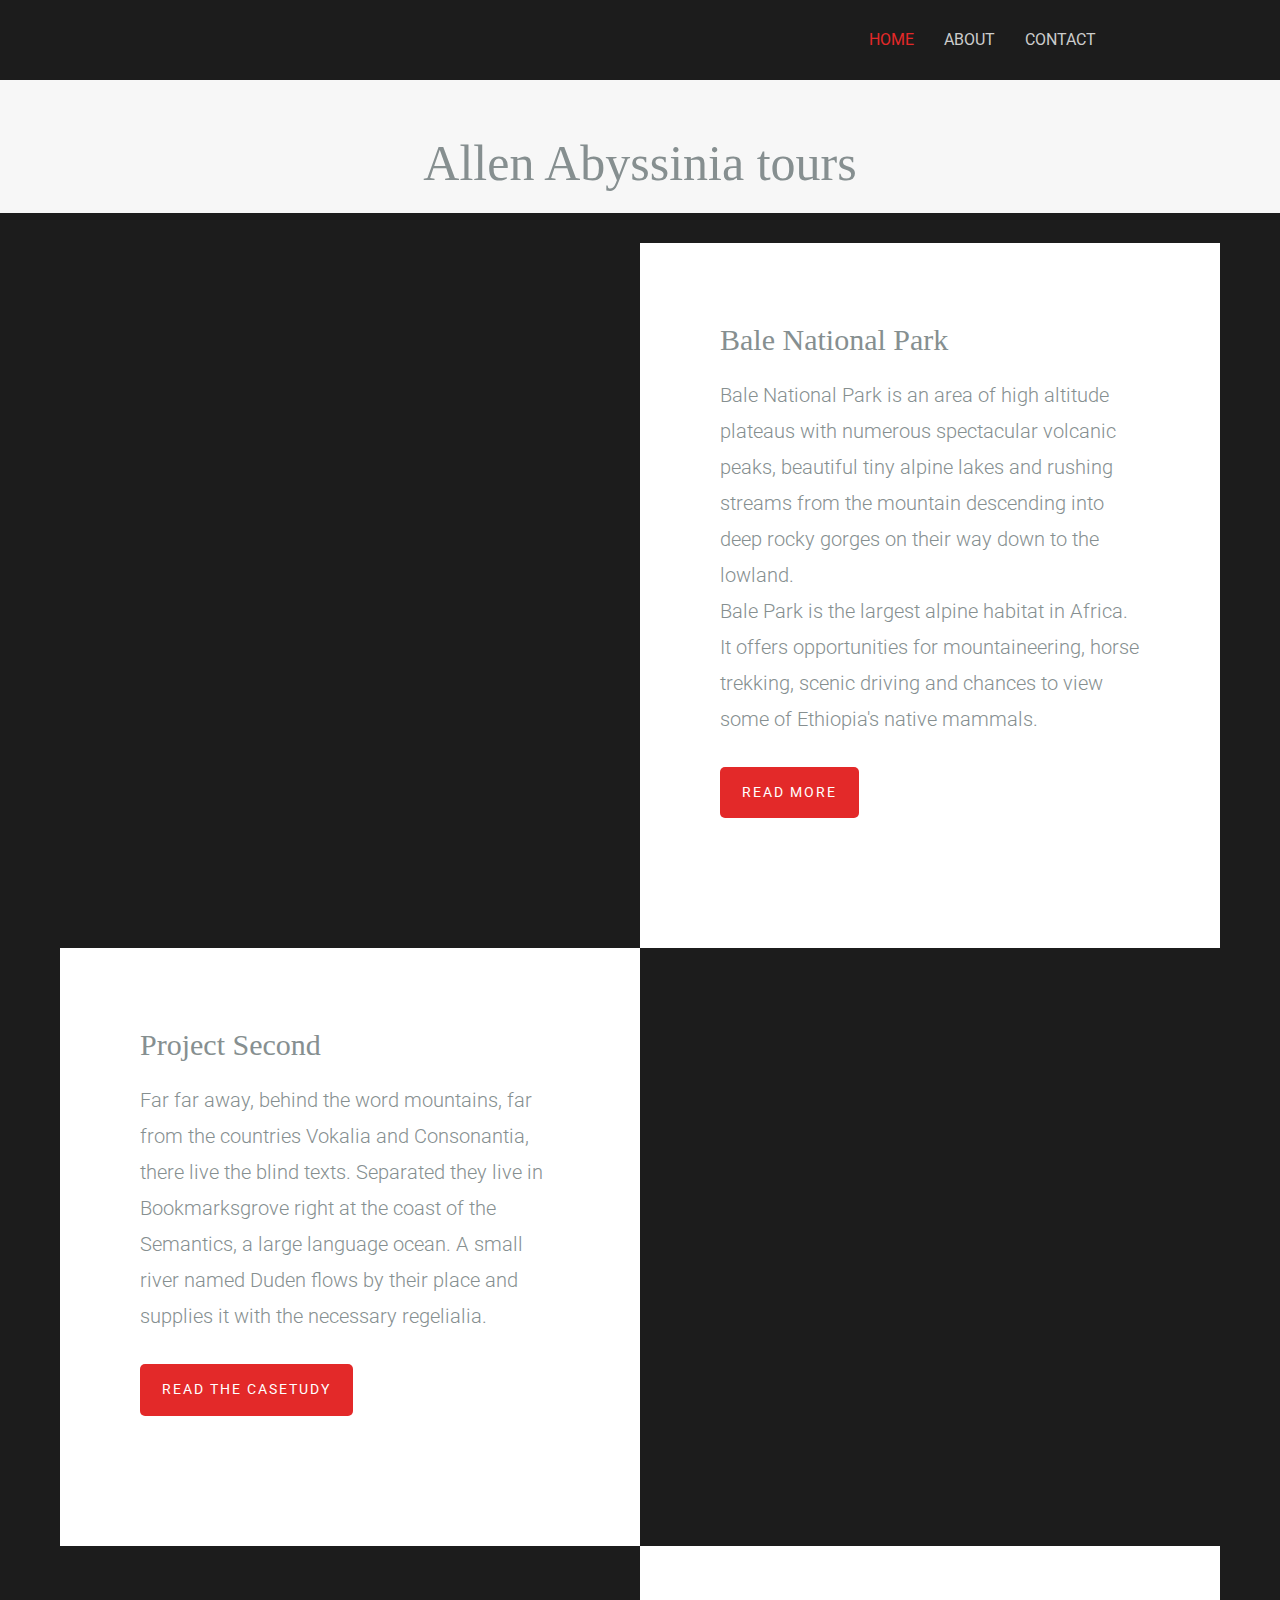
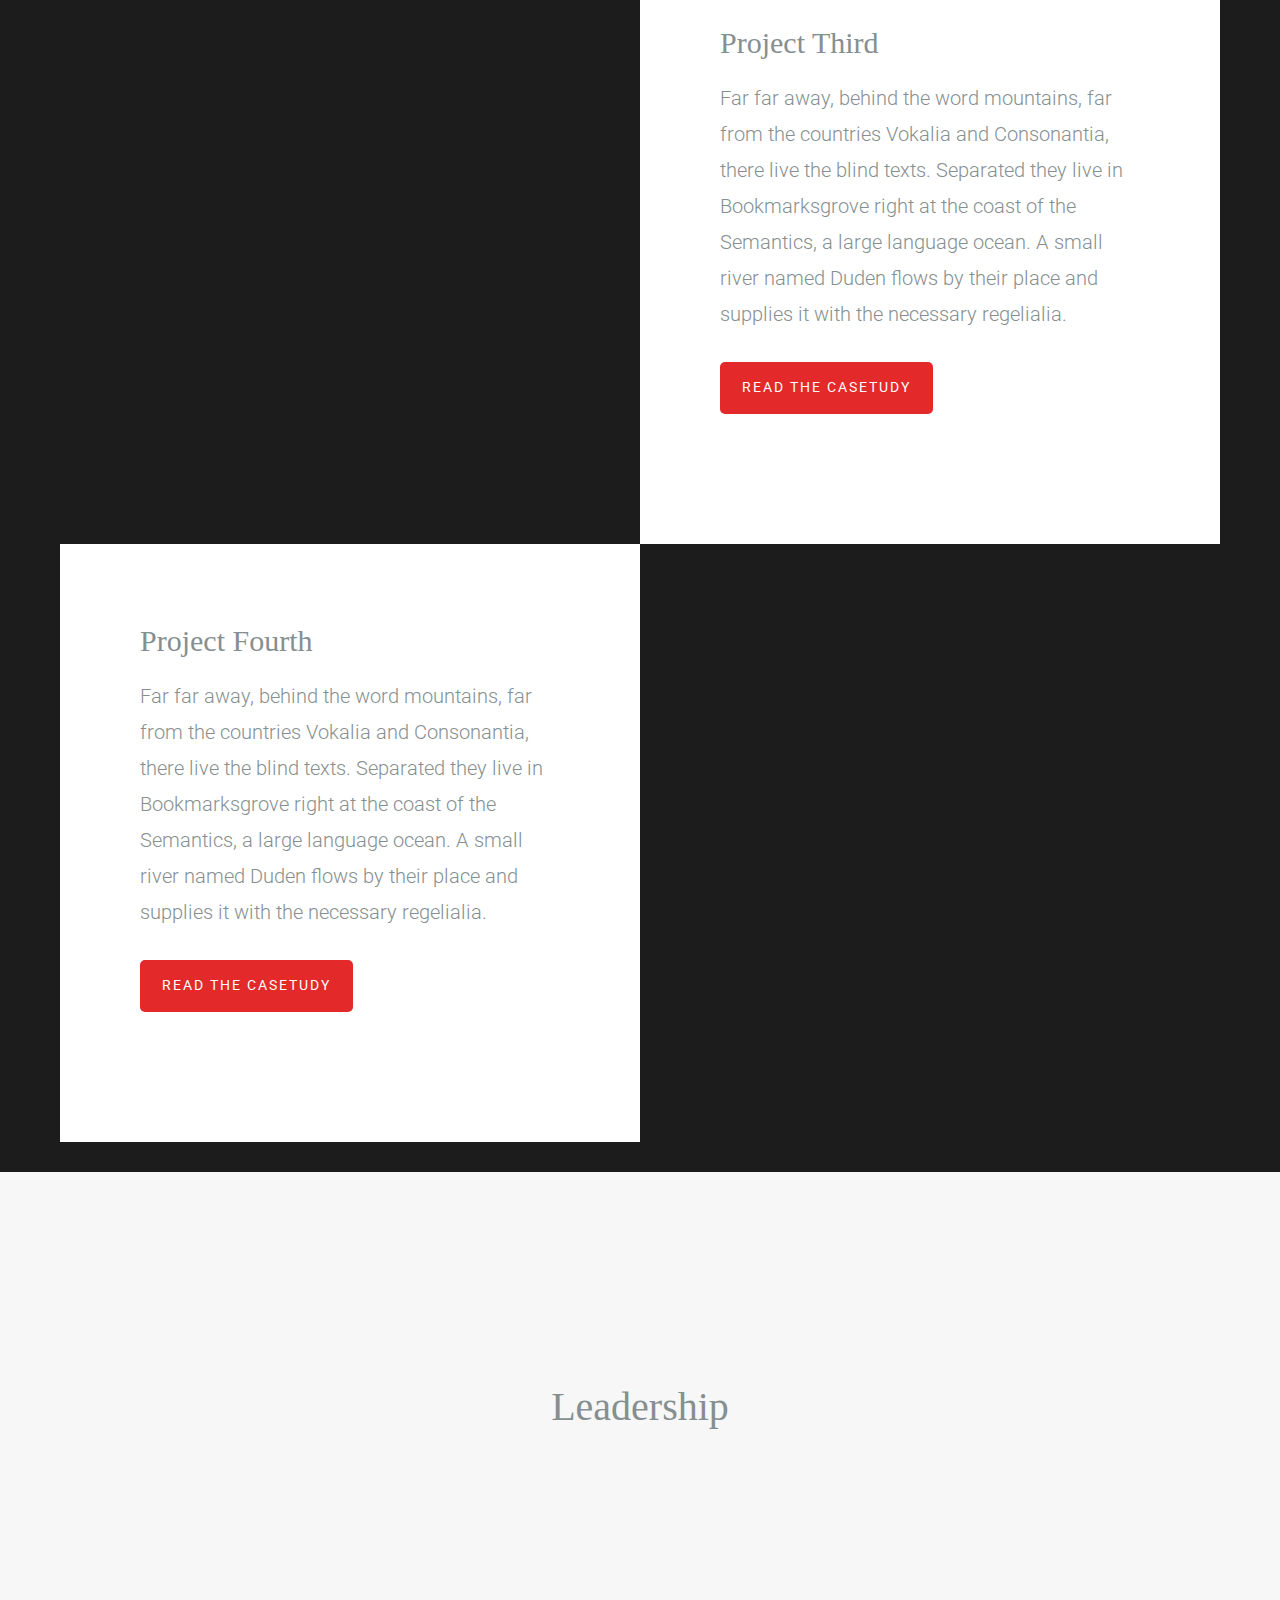
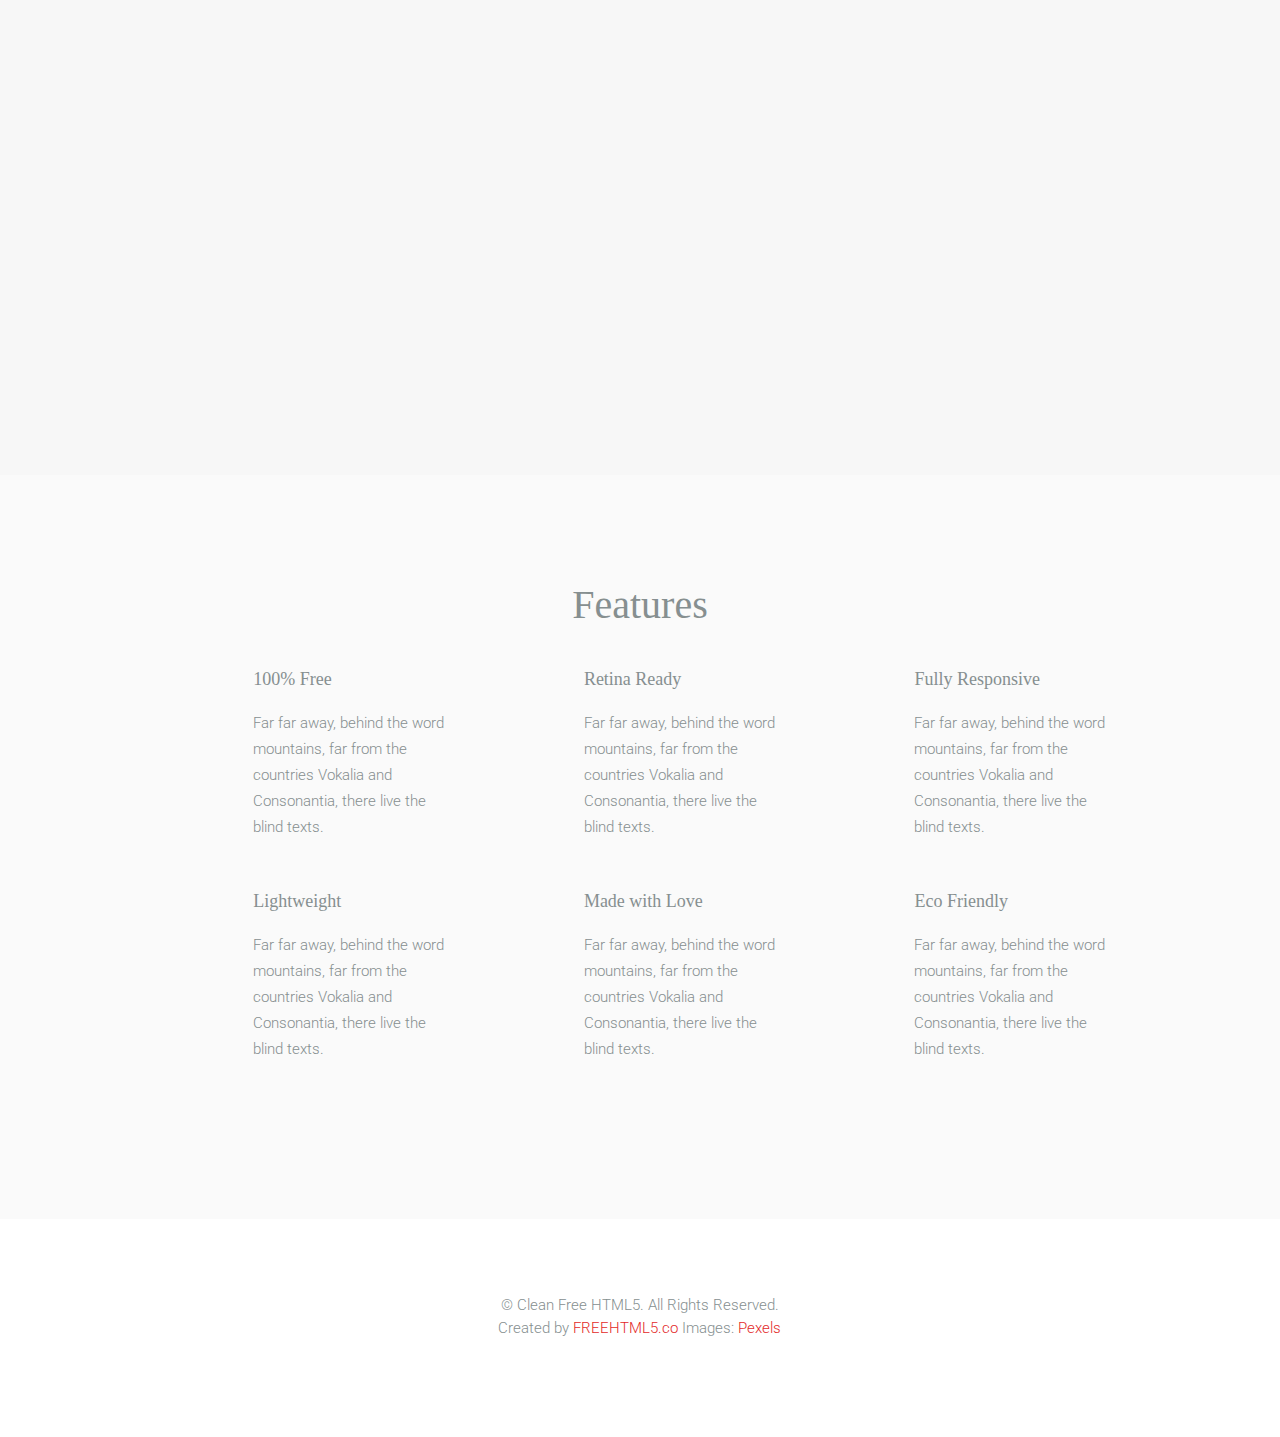
==== index.html @ c5181cd6 "starting to work on the about page" ====
<!DOCTYPE html>
<!--[if lt IE 7]>      <html class="no-js lt-ie9 lt-ie8 lt-ie7"> <![endif]-->
<!--[if IE 7]>         <html class="no-js lt-ie9 lt-ie8"> <![endif]-->
<!--[if IE 8]>         <html class="no-js lt-ie9"> <![endif]-->
<!--[if gt IE 8]><!--> <html class="no-js"> <!--<![endif]-->
	<head>
	<meta charset="utf-8">
	<meta http-equiv="X-UA-Compatible" content="IE=edge">
	<title>Allen Abyssinia</title>
	<meta name="viewport" content="width=device-width, initial-scale=1">
	<meta name="description" content="Quality tours of Ethiopia" />
	<meta name="keywords" content="tourism, Ethiopia, Africa, UNESCO, Lalibela, National Park, reliable" />
	<meta name="author" content="cbolorinos.com" />


	<meta property="og:title" content=""/>
	<meta property="og:image" content=""/>
	<meta property="og:url" content=""/>
	<meta property="og:site_name" content=""/>
	<meta property="og:description" content=""/>
	<meta name="twitter:title" content="" />
	<meta name="twitter:image" content="" />
	<meta name="twitter:url" content="" />
	<meta name="twitter:card" content="" />

	<!-- Place favicon.ico and apple-touch-icon.png in the root directory -->
	<link rel="shortcut icon" href="favicon.ico">

	<!-- Google Webfonts -->
	<link href='http://fonts.googleapis.com/css?family=Roboto:400,300,100,500' rel='stylesheet' type='text/css'>
	<link href='http://fonts.googleapis.com/css?family=Roboto+Slab:400,300,100,500' rel='stylesheet' type='text/css'>
	
	<!-- Animate.css -->
	<link rel="stylesheet" href="css/animate.css">
	<!-- Icomoon Icon Fonts-->
	<link rel="stylesheet" href="css/icomoon.css">
	<!-- Simple Line Icons -->
	<link rel="stylesheet" href="css/simple-line-icons.css">
	<!-- Theme Style -->
	<link rel="stylesheet" href="css/style.css">
	<!-- Modernizr JS -->
	<script src="js/modernizr-2.6.2.min.js"></script>
	<!-- FOR IE9 below -->
	<!--[if lt IE 9]>
	<script src="js/respond.min.js"></script>
	<![endif]-->

	</head>
	<body>
		
	<header id="fh5co-header" role="banner">
		<nav class="navbar navbar-default" role="navigation">
			<div class="container">
				<div class="row">
					<div class="col-md-10 col-md-offset-1">
						<div id="fh5co-navbar" class="navbar-collapse collapse">
							<ul class="nav navbar-nav navbar-right">
								<li class="active"><a href="index.html"><span>Home <span class="border"></span></span></a></li>
								<li><a href="about.html"><span>About <span class="border"></span></span></a></li>
								<li><a href="contact.html"><span>Contact <span class="border"></span></span></a></li>
							</ul>
						</div>
					</div>
				</div>
			</div>
		</nav>
	</header>
	<!-- END .header -->
	
	
	<div id="fh5co-main">
		<div class="fh5co-intro text-center" style="padding:0px;">
			<div class="container">
				<div class="row">
					<div class="col-md-8 col-md-offset-2">
						<h1 class="intro-lead">Allen Abyssinia tours</h1>
					</div>
				</div>
			</div>
		</div>

		<div id="fh5co-portfolio">
			<div class="fh5co-portfolio-item ">
				<div class="fh5co-portfolio-figure animate-box" style="background-image: url(images/work_1.jpg);"></div>
				<div class="fh5co-portfolio-description">
					<h2>Bale National Park</h2>
					<p>Bale National Park is an area of high altitude plateaus with numerous spectacular volcanic peaks, beautiful tiny alpine lakes and rushing streams from the mountain descending into deep rocky gorges on their way down to the lowland.<br> Bale Park is the largest alpine habitat in Africa.  It offers opportunities for mountaineering, horse trekking, scenic driving and chances to view some of Ethiopia's native mammals.</p>
					<p><a href="#" class="btn btn-primary">Read more</a></p>
				</div>
			</div>
			<div class="fh5co-portfolio-item fh5co-img-right">
				<div class="fh5co-portfolio-figure animate-box" style="background-image: url(images/work_2.jpg);"></div>
				<div class="fh5co-portfolio-description">
					<h2>Project Second</h2>
					<p>Far far away, behind the word mountains, far from the countries Vokalia and Consonantia, there live the blind texts. Separated they live in Bookmarksgrove right at the coast of the Semantics, a large language ocean. A small river named Duden flows by their place and supplies it with the necessary regelialia.</p>
					<p><a href="#" class="btn btn-primary">Read the casetudy</a></p>
				</div>
			</div>
			<div class="fh5co-portfolio-item ">
				<div class="fh5co-portfolio-figure animate-box" style="background-image: url(images/work_3.jpg);"></div>
				<div class="fh5co-portfolio-description">
					<h2>Project Third</h2>
					<p>Far far away, behind the word mountains, far from the countries Vokalia and Consonantia, there live the blind texts. Separated they live in Bookmarksgrove right at the coast of the Semantics, a large language ocean. A small river named Duden flows by their place and supplies it with the necessary regelialia.</p>
					<p><a href="#" class="btn btn-primary">Read the casetudy</a></p>
				</div>
			</div>
			<div class="fh5co-portfolio-item fh5co-img-right">
				<div class="fh5co-portfolio-figure animate-box" style="background-image: url(images/work_4.jpg);"></div>
				<div class="fh5co-portfolio-description">
					<h2>Project Fourth</h2>
					<p>Far far away, behind the word mountains, far from the countries Vokalia and Consonantia, there live the blind texts. Separated they live in Bookmarksgrove right at the coast of the Semantics, a large language ocean. A small river named Duden flows by their place and supplies it with the necessary regelialia.</p>
					<p><a href="#" class="btn btn-primary">Read the casetudy</a></p>
				</div>
			</div>
		</div>

		<div id="fh5co-team">
			<div class="container">
				<div class="row">
					<div class="col-md-10 col-md-offset-1">
						<div class="row">
							<h2 class="section-lead text-center">Leadership</h2>
							<div class="col-md-3 col-sm-6 col-xs-6 col-xxs-12 fh5co-staff to-animate">
								<figure>
								<img src="images/user.jpg" alt="Free HTML5 Template by FREEHTML5.co" class="img-responsive">
								</figure>
								<h3>Will Barrow</h3>
								<p>Far far away, behind the word mountains, far from the countries Vokalia and Consonantia, there live the blind texts. </p>
								<ul class="fh5co-social">
									<li><a href="#"><i class="icon-twitter"></i></a></li>
									<li><a href="#"><i class="icon-github"></i></a></li>
								</ul> 	
							</div>
							<div class="col-md-3 col-sm-6 col-xs-6 col-xxs-12 fh5co-staff to-animate">
								<figure>
								<img src="images/user_2.jpg" alt="Free HTML5 Template by FREEHTML5.co" class="img-responsive">
								</figure>
								<h3>Max Conversion</h3>
								<p>Far far away, behind the word mountains, far from the countries Vokalia and Consonantia, there live the blind texts. </p>
								<ul class="fh5co-social">
									<li><a href="#"><i class="icon-twitter"></i></a></li>
									<li><a href="#"><i class="icon-github"></i></a></li>
								</ul> 	
							</div>
							<div class="clearfix visible-sm-block visible-xs-block"></div>
							<div class="col-md-3 col-sm-6 col-xs-6 col-xxs-12 fh5co-staff to-animate">
								<figure>
								<img src="images/user_3.jpg" alt="Free HTML5 Template by FREEHTML5.co" class="img-responsive">
								</figure>
								<h3>Hanson Deck</h3>
								<p>Far far away, behind the word mountains, far from the countries Vokalia and Consonantia, there live the blind texts. </p>
								<ul class="fh5co-social">
									<li><a href="#"><i class="icon-twitter"></i></a></li>
									<li><a href="#"><i class="icon-github"></i></a></li>
								</ul> 	
							</div>
							<div class="col-md-3 col-sm-6 col-xs-6 col-xxs-12 fh5co-staff to-animate">
								<figure>
								<img src="images/user.jpg" alt="Free HTML5 Template by FREEHTML5.co" class="img-responsive">
								</figure>
								<h3>Sue Shei</h3>
								<p>Far far away, behind the word mountains, far from the countries Vokalia and Consonantia, there live the blind texts. </p>
								<ul class="fh5co-social">
									<li><a href="#"><i class="icon-twitter"></i></a></li>
									<li><a href="#"><i class="icon-github"></i></a></li>
								</ul> 	
							</div>
						</div>
					</div>
				</div>
			</div>
		</div>

		<div id="fh5co-services">
			<div class="container">
				<div class="row">
					<div class="col-md-10 col-md-offset-1">
						<div class="row">
							<h2 class="section-lead text-center">Features</h2>
							<div class="col-md-4 col-sm-6 col-xs-6 col-xxs-12 fh5co-service">
								<div class="fh5co-icon to-animate"><i class="icon-present"></i></div>
								<div class="fh5co-desc">
									<h3>100% Free</h3>
									<p>Far far away, behind the word mountains, far from the countries Vokalia and Consonantia, there live the blind texts. </p>
								</div>	
							</div>
							<div class="col-md-4 col-sm-6 col-xs-6 col-xxs-12 fh5co-service">
								<div class="fh5co-icon to-animate"><i class="icon-eye"></i></div>
								<div class="fh5co-desc">
									<h3>Retina Ready</h3>
									<p>Far far away, behind the word mountains, far from the countries Vokalia and Consonantia, there live the blind texts. </p>
								</div>
							</div>
							<div class="clearfix visible-sm-block visible-xs-block"></div>
							<div class="col-md-4 col-sm-6 col-xs-6 col-xxs-12 fh5co-service">
								<div class="fh5co-icon to-animate"><i class="icon-crop"></i></div>
								<div class="fh5co-desc">
									<h3>Fully Responsive</h3>
									<p>Far far away, behind the word mountains, far from the countries Vokalia and Consonantia, there live the blind texts. </p>
								</div>
							</div>

							<div class="col-md-4 col-sm-6 col-xs-6 col-xxs-12 fh5co-service">
								<div class="fh5co-icon to-animate"><i class="icon-speedometer"></i></div>
								<div class="fh5co-desc">
									<h3>Lightweight</h3>
									<p>Far far away, behind the word mountains, far from the countries Vokalia and Consonantia, there live the blind texts. </p>
								</div>	
							</div>
							<div class="clearfix visible-sm-block visible-xs-block"></div>
							<div class="col-md-4 col-sm-6 col-xs-6 col-xxs-12 fh5co-service">
								<div class="fh5co-icon to-animate"><i class="icon-heart"></i></div>
								<div class="fh5co-desc">
									<h3>Made with Love</h3>
									<p>Far far away, behind the word mountains, far from the countries Vokalia and Consonantia, there live the blind texts. </p>
								</div>
							</div>
							<div class="col-md-4 col-sm-6 col-xs-6 col-xxs-12 fh5co-service">
								<div class="fh5co-icon to-animate"><i class="icon-umbrella"></i></div>
								<div class="fh5co-desc">
									<h3>Eco Friendly</h3>
									<p>Far far away, behind the word mountains, far from the countries Vokalia and Consonantia, there live the blind texts. </p>
								</div>
							</div>
							<div class="clearfix visible-sm-block visible-xs-block"></div>
						</div>
					</div>
				</div>
			</div>
		</div>

	</div>

	<footer id="fh5co-footer">
		<div class="container">
			<div class="row">
				<div class="col-md-10 col-md-offset-1 text-center">
					<p>&copy; Clean Free HTML5. All Rights Reserved. <br>Created by <a href="http://freehtml5.co/" target="_blank">FREEHTML5.co</a> Images: <a href="http://pexels.com/" target="_blank">Pexels</a></p>
				</div>
			</div>
		</div>
	</footer>


	<!-- jQuery -->
	<script src="js/jquery.min.js"></script>
	<!-- jQuery Easing -->
	<script src="js/jquery.easing.1.3.js"></script>
	<!-- Bootstrap -->
	<script src="js/bootstrap.min.js"></script>
	<!-- Waypoints -->
	<script src="js/jquery.waypoints.min.js"></script>
	<!-- Main JS -->
	<script src="js/main.js"></script>

	
	</body>
</html>
---- css/icomoon.css ----
@font-face {
    font-family: 'icomoon';
    src:    url('../fonts/icomoon/icomoon.eot?85cwyn');
    src:    url('../fonts/icomoon/icomoon.eot?85cwyn#iefix') format('embedded-opentype'),
        url('../fonts/icomoon/icomoon.ttf?85cwyn') format('truetype'),
        url('../fonts/icomoon/icomoon.woff?85cwyn') format('woff'),
        url('../fonts/icomoon/icomoon.svg?85cwyn#icomoon') format('svg');
    font-weight: normal;
    font-style: normal;
}

[class^="icon-"], [class*=" icon-"] {
    /* use !important to prevent issues with browser extensions that change fonts */
    font-family: 'icomoon' !important;
    speak: none;
    font-style: normal;
    font-weight: normal;
    font-variant: normal;
    text-transform: none;
    line-height: 1;

    /* Better Font Rendering =========== */
    -webkit-font-smoothing: antialiased;
    -moz-osx-font-smoothing: grayscale;
}

.icon-add-to-list:before {
    content: "\e900";
}
.icon-classic-computer:before {
    content: "\e901";
}
.icon-controller-fast-backward:before {
    content: "\e902";
}
.icon-creative-commons-attribution:before {
    content: "\e903";
}
.icon-creative-commons-noderivs:before {
    content: "\e904";
}
.icon-creative-commons-noncommercial-eu:before {
    content: "\e905";
}
.icon-creative-commons-noncommercial-us:before {
    content: "\e906";
}
.icon-creative-commons-public-domain:before {
    content: "\e907";
}
.icon-creative-commons-remix:before {
    content: "\e908";
}
.icon-creative-commons-share:before {
    content: "\e909";
}
.icon-creative-commons-sharealike:before {
    content: "\e90a";
}
.icon-creative-commons:before {
    content: "\e90b";
}
.icon-document-landscape:before {
    content: "\e90c";
}
.icon-remove-user:before {
    content: "\e90d";
}
.icon-warning:before {
    content: "\e90e";
}
.icon-arrow-bold-down:before {
    content: "\e90f";
}
.icon-arrow-bold-left:before {
    content: "\e910";
}
.icon-arrow-bold-right:before {
    content: "\e911";
}
.icon-arrow-bold-up:before {
    content: "\e912";
}
.icon-arrow-down:before {
    content: "\e913";
}
.icon-arrow-left:before {
    content: "\e914";
}
.icon-arrow-long-down:before {
    content: "\e915";
}
.icon-arrow-long-left:before {
    content: "\e916";
}
.icon-arrow-long-right:before {
    content: "\e917";
}
.icon-arrow-long-up:before {
    content: "\e918";
}
.icon-arrow-right:before {
    content: "\e919";
}
.icon-arrow-up:before {
    content: "\e91a";
}
.icon-arrow-with-circle-down:before {
    content: "\e91b";
}
.icon-arrow-with-circle-left:before {
    content: "\e91c";
}
.icon-arrow-with-circle-right:before {
    content: "\e91d";
}
.icon-arrow-with-circle-up:before {
    content: "\e91e";
}
.icon-bookmark:before {
    content: "\e91f";
}
.icon-bookmarks:before {
    content: "\e920";
}
.icon-chevron-down:before {
    content: "\e921";
}
.icon-chevron-left:before {
    content: "\e922";
}
.icon-chevron-right:before {
    content: "\e923";
}
.icon-chevron-small-down:before {
    content: "\e924";
}
.icon-chevron-small-left:before {
    content: "\e925";
}
.icon-chevron-small-right:before {
    content: "\e926";
}
.icon-chevron-small-up:before {
    content: "\e927";
}
.icon-chevron-thin-down:before {
    content: "\e928";
}
.icon-chevron-thin-left:before {
    content: "\e929";
}
.icon-chevron-thin-right:before {
    content: "\e92a";
}
.icon-chevron-thin-up:before {
    content: "\e92b";
}
.icon-chevron-up:before {
    content: "\e92c";
}
.icon-chevron-with-circle-down:before {
    content: "\e92d";
}
.icon-chevron-with-circle-left:before {
    content: "\e92e";
}
.icon-chevron-with-circle-right:before {
    content: "\e92f";
}
.icon-chevron-with-circle-up:before {
    content: "\e930";
}
.icon-cloud:before {
    content: "\e931";
}
.icon-controller-fast-forward:before {
    content: "\e932";
}
.icon-controller-jump-to-start:before {
    content: "\e933";
}
.icon-controller-next:before {
    content: "\e934";
}
.icon-controller-paus:before {
    content: "\e935";
}
.icon-controller-play:before {
    content: "\e936";
}
.icon-controller-record:before {
    content: "\e937";
}
.icon-controller-stop:before {
    content: "\e938";
}
.icon-controller-volume:before {
    content: "\e939";
}
.icon-dot-single:before {
    content: "\e93a";
}
.icon-dots-three-horizontal:before {
    content: "\e93b";
}
.icon-dots-three-vertical:before {
    content: "\e93c";
}
.icon-dots-two-horizontal:before {
    content: "\e93d";
}
.icon-dots-two-vertical:before {
    content: "\e93e";
}
.icon-download:before {
    content: "\e93f";
}
.icon-emoji-flirt:before {
    content: "\e940";
}
.icon-flow-branch:before {
    content: "\e941";
}
.icon-flow-cascade:before {
    content: "\e942";
}
.icon-flow-line:before {
    content: "\e943";
}
.icon-flow-parallel:before {
    content: "\e944";
}
.icon-flow-tree:before {
    content: "\e945";
}
.icon-install:before {
    content: "\e946";
}
.icon-layers:before {
    content: "\e947";
}
.icon-open-book:before {
    content: "\e948";
}
.icon-resize-100:before {
    content: "\e949";
}
.icon-resize-full-screen:before {
    content: "\e94a";
}
.icon-save:before {
    content: "\e94b";
}
.icon-select-arrows:before {
    content: "\e94c";
}
.icon-sound-mute:before {
    content: "\e94d";
}
.icon-sound:before {
    content: "\e94e";
}
.icon-trash:before {
    content: "\e94f";
}
.icon-triangle-down:before {
    content: "\e950";
}
.icon-triangle-left:before {
    content: "\e951";
}
.icon-triangle-right:before {
    content: "\e952";
}
.icon-triangle-up:before {
    content: "\e953";
}
.icon-uninstall:before {
    content: "\e954";
}
.icon-upload-to-cloud:before {
    content: "\e955";
}
.icon-upload:before {
    content: "\e956";
}
.icon-add-user:before {
    content: "\e957";
}
.icon-address:before {
    content: "\e958";
}
.icon-adjust:before {
    content: "\e959";
}
.icon-air:before {
    content: "\e95a";
}
.icon-aircraft-landing:before {
    content: "\e95b";
}
.icon-aircraft-take-off:before {
    content: "\e95c";
}
.icon-aircraft:before {
    content: "\e95d";
}
.icon-align-bottom:before {
    content: "\e95e";
}
.icon-align-horizontal-middle:before {
    content: "\e95f";
}
.icon-align-left:before {
    content: "\e960";
}
.icon-align-right:before {
    content: "\e961";
}
.icon-align-top:before {
    content: "\e962";
}
.icon-align-vertical-middle:before {
    content: "\e963";
}
.icon-archive:before {
    content: "\e964";
}
.icon-area-graph:before {
    content: "\e965";
}
.icon-attachment:before {
    content: "\e966";
}
.icon-awareness-ribbon:before {
    content: "\e967";
}
.icon-back-in-time:before {
    content: "\e968";
}
.icon-back:before {
    content: "\e969";
}
.icon-bar-graph:before {
    content: "\e96a";
}
.icon-battery:before {
    content: "\e96b";
}
.icon-beamed-note:before {
    content: "\e96c";
}
.icon-bell:before {
    content: "\e96d";
}
.icon-blackboard:before {
    content: "\e96e";
}
.icon-block:before {
    content: "\e96f";
}
.icon-book:before {
    content: "\e970";
}
.icon-bowl:before {
    content: "\e971";
}
.icon-box:before {
    content: "\e972";
}
.icon-briefcase:before {
    content: "\e973";
}
.icon-browser:before {
    content: "\e974";
}
.icon-brush:before {
    content: "\e975";
}
.icon-bucket:before {
    content: "\e976";
}
.icon-cake:before {
    content: "\e977";
}
.icon-calculator:before {
    content: "\e978";
}
.icon-calendar:before {
    content: "\e979";
}
.icon-camera:before {
    content: "\e97a";
}
.icon-ccw:before {
    content: "\e97b";
}
.icon-chat:before {
    content: "\e97c";
}
.icon-check:before {
    content: "\e97d";
}
.icon-circle-with-cross:before {
    content: "\e97e";
}
.icon-circle-with-minus:before {
    content: "\e97f";
}
.icon-circle-with-plus:before {
    content: "\e980";
}
.icon-circle:before {
    content: "\e981";
}
.icon-circular-graph:before {
    content: "\e982";
}
.icon-clapperboard:before {
    content: "\e983";
}
.icon-clipboard:before {
    content: "\e984";
}
.icon-clock:before {
    content: "\e985";
}
.icon-code:before {
    content: "\e986";
}
.icon-cog:before {
    content: "\e987";
}
.icon-colours:before {
    content: "\e988";
}
.icon-compass:before {
    content: "\e989";
}
.icon-copy:before {
    content: "\e98a";
}
.icon-credit-card:before {
    content: "\e98b";
}
.icon-credit:before {
    content: "\e98c";
}
.icon-cross:before {
    content: "\e98d";
}
.icon-cup:before {
    content: "\e98e";
}
.icon-cw:before {
    content: "\e98f";
}
.icon-cycle:before {
    content: "\e990";
}
.icon-database:before {
    content: "\e991";
}
.icon-dial-pad:before {
    content: "\e992";
}
.icon-direction:before {
    content: "\e993";
}
.icon-document:before {
    content: "\e994";
}
.icon-documents:before {
    content: "\e995";
}
.icon-drink:before {
    content: "\e996";
}
.icon-drive:before {
    content: "\e997";
}
.icon-drop:before {
    content: "\e998";
}
.icon-edit:before {
    content: "\e999";
}
.icon-email:before {
    content: "\e99a";
}
.icon-emoji-happy:before {
    content: "\e99b";
}
.icon-emoji-neutral:before {
    content: "\e99c";
}
.icon-emoji-sad:before {
    content: "\e99d";
}
.icon-erase:before {
    content: "\e99e";
}
.icon-eraser:before {
    content: "\e99f";
}
.icon-export:before {
    content: "\e9a0";
}
.icon-eye:before {
    content: "\e9a1";
}
.icon-feather:before {
    content: "\e9a2";
}
.icon-flag:before {
    content: "\e9a3";
}
.icon-flash:before {
    content: "\e9a4";
}
.icon-flashlight:before {
    content: "\e9a5";
}
.icon-flat-brush:before {
    content: "\e9a6";
}
.icon-folder-images:before {
    content: "\e9a7";
}
.icon-folder-music:before {
    content: "\e9a8";
}
.icon-folder-video:before {
    content: "\e9a9";
}
.icon-folder:before {
    content: "\e9aa";
}
.icon-forward:before {
    content: "\e9ab";
}
.icon-funnel:before {
    content: "\e9ac";
}
.icon-game-controller:before {
    content: "\e9ad";
}
.icon-gauge:before {
    content: "\e9ae";
}
.icon-globe:before {
    content: "\e9af";
}
.icon-graduation-cap:before {
    content: "\e9b0";
}
.icon-grid:before {
    content: "\e9b1";
}
.icon-hair-cross:before {
    content: "\e9b2";
}
.icon-hand:before {
    content: "\e9b3";
}
.icon-heart-outlined:before {
    content: "\e9b4";
}
.icon-heart:before {
    content: "\e9b5";
}
.icon-help-with-circle:before {
    content: "\e9b6";
}
.icon-help:before {
    content: "\e9b7";
}
.icon-home:before {
    content: "\e9b8";
}
.icon-hour-glass:before {
    content: "\e9b9";
}
.icon-image-inverted:before {
    content: "\e9ba";
}
.icon-image:before {
    content: "\e9bb";
}
.icon-images:before {
    content: "\e9bc";
}
.icon-inbox:before {
    content: "\e9bd";
}
.icon-infinity:before {
    content: "\e9be";
}
.icon-info-with-circle:before {
    content: "\e9bf";
}
.icon-info:before {
    content: "\e9c0";
}
.icon-key:before {
    content: "\e9c1";
}
.icon-keyboard:before {
    content: "\e9c2";
}
.icon-lab-flask:before {
    content: "\e9c3";
}
.icon-landline:before {
    content: "\e9c4";
}
.icon-language:before {
    content: "\e9c5";
}
.icon-laptop:before {
    content: "\e9c6";
}
.icon-leaf:before {
    content: "\e9c7";
}
.icon-level-down:before {
    content: "\e9c8";
}
.icon-level-up:before {
    content: "\e9c9";
}
.icon-lifebuoy:before {
    content: "\e9ca";
}
.icon-light-bulb:before {
    content: "\e9cb";
}
.icon-light-down:before {
    content: "\e9cc";
}
.icon-light-up:before {
    content: "\e9cd";
}
.icon-line-graph:before {
    content: "\e9ce";
}
.icon-link:before {
    content: "\e9cf";
}
.icon-list:before {
    content: "\e9d0";
}
.icon-location-pin:before {
    content: "\e9d1";
}
.icon-location:before {
    content: "\e9d2";
}
.icon-lock-open:before {
    content: "\e9d3";
}
.icon-lock:before {
    content: "\e9d4";
}
.icon-log-out:before {
    content: "\e9d5";
}
.icon-login:before {
    content: "\e9d6";
}
.icon-loop:before {
    content: "\e9d7";
}
.icon-magnet:before {
    content: "\e9d8";
}
.icon-magnifying-glass:before {
    content: "\e9d9";
}
.icon-mail:before {
    content: "\e9da";
}
.icon-man:before {
    content: "\e9db";
}
.icon-map:before {
    content: "\e9dc";
}
.icon-mask:before {
    content: "\e9dd";
}
.icon-medal:before {
    content: "\e9de";
}
.icon-megaphone:before {
    content: "\e9df";
}
.icon-menu:before {
    content: "\e9e0";
}
.icon-message:before {
    content: "\e9e1";
}
.icon-mic:before {
    content: "\e9e2";
}
.icon-minus:before {
    content: "\e9e3";
}
.icon-mobile:before {
    content: "\e9e4";
}
.icon-modern-mic:before {
    content: "\e9e5";
}
.icon-moon:before {
    content: "\e9e6";
}
.icon-mouse:before {
    content: "\e9e7";
}
.icon-music:before {
    content: "\e9e8";
}
.icon-network:before {
    content: "\e9e9";
}
.icon-new-message:before {
    content: "\e9ea";
}
.icon-new:before {
    content: "\e9eb";
}
.icon-news:before {
    content: "\e9ec";
}
.icon-note:before {
    content: "\e9ed";
}
.icon-notification:before {
    content: "\e9ee";
}
.icon-old-mobile:before {
    content: "\e9ef";
}
.icon-old-phone:before {
    content: "\e9f0";
}
.icon-palette:before {
    content: "\e9f1";
}
.icon-paper-plane:before {
    content: "\e9f2";
}
.icon-pencil:before {
    content: "\e9f3";
}
.icon-phone:before {
    content: "\e9f4";
}
.icon-pie-chart:before {
    content: "\e9f5";
}
.icon-pin:before {
    content: "\e9f6";
}
.icon-plus:before {
    content: "\e9f7";
}
.icon-popup:before {
    content: "\e9f8";
}
.icon-power-plug:before {
    content: "\e9f9";
}
.icon-price-ribbon:before {
    content: "\e9fa";
}
.icon-price-tag:before {
    content: "\e9fb";
}
.icon-print:before {
    content: "\e9fc";
}
.icon-progress-empty:before {
    content: "\e9fd";
}
.icon-progress-full:before {
    content: "\e9fe";
}
.icon-progress-one:before {
    content: "\e9ff";
}
.icon-progress-two:before {
    content: "\ea00";
}
.icon-publish:before {
    content: "\ea01";
}
.icon-quote:before {
    content: "\ea02";
}
.icon-radio:before {
    content: "\ea03";
}
.icon-reply-all:before {
    content: "\ea04";
}
.icon-reply:before {
    content: "\ea05";
}
.icon-retweet:before {
    content: "\ea06";
}
.icon-rocket:before {
    content: "\ea07";
}
.icon-round-brush:before {
    content: "\ea08";
}
.icon-rss:before {
    content: "\ea09";
}
.icon-ruler:before {
    content: "\ea0a";
}
.icon-scissors:before {
    content: "\ea0b";
}
.icon-share-alternitive:before {
    content: "\ea0c";
}
.icon-share:before {
    content: "\ea0d";
}
.icon-shareable:before {
    content: "\ea0e";
}
.icon-shield:before {
    content: "\ea0f";
}
.icon-shop:before {
    content: "\ea10";
}
.icon-shopping-bag:before {
    content: "\ea11";
}
.icon-shopping-basket:before {
    content: "\ea12";
}
.icon-shopping-cart:before {
    content: "\ea13";
}
.icon-shuffle:before {
    content: "\ea14";
}
.icon-signal:before {
    content: "\ea15";
}
.icon-sound-mix:before {
    content: "\ea16";
}
.icon-sports-club:before {
    content: "\ea17";
}
.icon-spreadsheet:before {
    content: "\ea18";
}
.icon-squared-cross:before {
    content: "\ea19";
}
.icon-squared-minus:before {
    content: "\ea1a";
}
.icon-squared-plus:before {
    content: "\ea1b";
}
.icon-star-outlined:before {
    content: "\ea1c";
}
.icon-star:before {
    content: "\ea1d";
}
.icon-stopwatch:before {
    content: "\ea1e";
}
.icon-suitcase:before {
    content: "\ea1f";
}
.icon-swap:before {
    content: "\ea20";
}
.icon-sweden:before {
    content: "\ea21";
}
.icon-switch:before {
    content: "\ea22";
}
.icon-tablet:before {
    content: "\ea23";
}
.icon-tag:before {
    content: "\ea24";
}
.icon-text-document-inverted:before {
    content: "\ea25";
}
.icon-text-document:before {
    content: "\ea26";
}
.icon-text:before {
    content: "\ea27";
}
.icon-thermometer:before {
    content: "\ea28";
}
.icon-thumbs-down:before {
    content: "\ea29";
}
.icon-thumbs-up:before {
    content: "\ea2a";
}
.icon-thunder-cloud:before {
    content: "\ea2b";
}
.icon-ticket:before {
    content: "\ea2c";
}
.icon-time-slot:before {
    content: "\ea2d";
}
.icon-tools:before {
    content: "\ea2e";
}
.icon-traffic-cone:before {
    content: "\ea2f";
}
.icon-tree:before {
    content: "\ea30";
}
.icon-trophy:before {
    content: "\ea31";
}
.icon-tv:before {
    content: "\ea32";
}
.icon-typing:before {
    content: "\ea33";
}
.icon-unread:before {
    content: "\ea34";
}
.icon-untag:before {
    content: "\ea35";
}
.icon-user:before {
    content: "\ea36";
}
.icon-users:before {
    content: "\ea37";
}
.icon-v-card:before {
    content: "\ea38";
}
.icon-video:before {
    content: "\ea39";
}
.icon-vinyl:before {
    content: "\ea3a";
}
.icon-voicemail:before {
    content: "\ea3b";
}
.icon-wallet:before {
    content: "\ea3c";
}
.icon-water:before {
    content: "\ea3d";
}
.icon-px-with-circle:before {
    content: "\ea3e";
}
.icon-px:before {
    content: "\ea3f";
}
.icon-basecamp:before {
    content: "\ea40";
}
.icon-behance:before {
    content: "\ea41";
}
.icon-creative-cloud:before {
    content: "\ea42";
}
.icon-dropbox:before {
    content: "\ea43";
}
.icon-evernote:before {
    content: "\ea44";
}
.icon-flattr:before {
    content: "\ea45";
}
.icon-foursquare:before {
    content: "\ea46";
}
.icon-google-drive:before {
    content: "\ea47";
}
.icon-google-hangouts:before {
    content: "\ea48";
}
.icon-grooveshark:before {
    content: "\ea49";
}
.icon-icloud:before {
    content: "\ea4a";
}
.icon-mixi:before {
    content: "\ea4b";
}
.icon-onedrive:before {
    content: "\ea4c";
}
.icon-paypal:before {
    content: "\ea4d";
}
.icon-picasa:before {
    content: "\ea4e";
}
.icon-qq:before {
    content: "\ea4f";
}
.icon-rdio-with-circle:before {
    content: "\ea50";
}
.icon-renren:before {
    content: "\ea51";
}
.icon-scribd:before {
    content: "\ea52";
}
.icon-sina-weibo:before {
    content: "\ea53";
}
.icon-skype-with-circle:before {
    content: "\ea54";
}
.icon-skype:before {
    content: "\ea55";
}
.icon-slideshare:before {
    content: "\ea56";
}
.icon-smashing:before {
    content: "\ea57";
}
.icon-soundcloud:before {
    content: "\ea58";
}
.icon-spotify-with-circle:before {
    content: "\ea59";
}
.icon-spotify:before {
    content: "\ea5a";
}
.icon-swarm:before {
    content: "\ea5b";
}
.icon-vine-with-circle:before {
    content: "\ea5c";
}
.icon-vine:before {
    content: "\ea5d";
}
.icon-vk-alternitive:before {
    content: "\ea5e";
}
.icon-vk-with-circle:before {
    content: "\ea5f";
}
.icon-vk:before {
    content: "\ea60";
}
.icon-xing-with-circle:before {
    content: "\ea61";
}
.icon-xing:before {
    content: "\ea62";
}
.icon-yelp:before {
    content: "\ea63";
}
.icon-dribbble-with-circle:before {
    content: "\ea64";
}
.icon-dribbble:before {
    content: "\ea65";
}
.icon-facebook-with-circle:before {
    content: "\ea66";
}
.icon-facebook:before {
    content: "\ea67";
}
.icon-flickr-with-circle:before {
    content: "\ea68";
}
.icon-flickr:before {
    content: "\ea69";
}
.icon-github-with-circle:before {
    content: "\ea6a";
}
.icon-github:before {
    content: "\ea6b";
}
.icon-google-with-circle:before {
    content: "\ea6c";
}
.icon-google:before {
    content: "\ea6d";
}
.icon-instagram-with-circle:before {
    content: "\ea6e";
}
.icon-instagram:before {
    content: "\ea6f";
}
.icon-lastfm-with-circle:before {
    content: "\ea70";
}
.icon-lastfm:before {
    content: "\ea71";
}
.icon-linkedin-with-circle:before {
    content: "\ea72";
}
.icon-linkedin:before {
    content: "\ea73";
}
.icon-pinterest-with-circle:before {
    content: "\ea74";
}
.icon-pinterest:before {
    content: "\ea75";
}
.icon-rdio:before {
    content: "\ea76";
}
.icon-stumbleupon-with-circle:before {
    content: "\ea77";
}
.icon-stumbleupon:before {
    content: "\ea78";
}
.icon-tumblr-with-circle:before {
    content: "\ea79";
}
.icon-tumblr:before {
    content: "\ea7a";
}
.icon-twitter-with-circle:before {
    content: "\ea7b";
}
.icon-twitter:before {
    content: "\ea7c";
}
.icon-vimeo-with-circle:before {
    content: "\ea7d";
}
.icon-vimeo:before {
    content: "\ea7e";
}
.icon-youtube-with-circle:before {
    content: "\ea7f";
}
.icon-youtube:before {
    content: "\ea80";
}
.icon-eye3:before {
    content: "\e000";
}
.icon-paper-clip:before {
    content: "\e001";
}
.icon-mail2:before {
    content: "\e002";
}
.icon-toggle:before {
    content: "\e003";
}
.icon-layout:before {
    content: "\e004";
}
.icon-link2:before {
    content: "\e005";
}
.icon-bell3:before {
    content: "\e006";
}
.icon-lock2:before {
    content: "\e007";
}
.icon-unlock:before {
    content: "\e008";
}
.icon-ribbon:before {
    content: "\e009";
}
.icon-image3:before {
    content: "\e010";
}
.icon-signal2:before {
    content: "\e011";
}
.icon-target2:before {
    content: "\e012";
}
.icon-clipboard2:before {
    content: "\e013";
}
.icon-clock3:before {
    content: "\e014";
}
.icon-watch:before {
    content: "\e015";
}
.icon-air-play:before {
    content: "\e016";
}
.icon-camera3:before {
    content: "\e017";
}
.icon-video2:before {
    content: "\e018";
}
.icon-disc:before {
    content: "\e019";
}
.icon-printer2:before {
    content: "\e020";
}
.icon-monitor2:before {
    content: "\e021";
}
.icon-server:before {
    content: "\e022";
}
.icon-cog3:before {
    content: "\e023";
}
.icon-heart3:before {
    content: "\e024";
}
.icon-paragraph:before {
    content: "\e025";
}
.icon-align-justify:before {
    content: "\e026";
}
.icon-align-left2:before {
    content: "\e027";
}
.icon-align-center:before {
    content: "\e028";
}
.icon-align-right2:before {
    content: "\e029";
}
.icon-book3:before {
    content: "\e030";
}
.icon-layers2:before {
    content: "\e031";
}
.icon-stack:before {
    content: "\e032";
}
.icon-stack-2:before {
    content: "\e033";
}
.icon-paper:before {
    content: "\e034";
}
.icon-paper-stack:before {
    content: "\e035";
}
.icon-search2:before {
    content: "\e036";
}
.icon-zoom-in:before {
    content: "\e037";
}
.icon-zoom-out:before {
    content: "\e038";
}
.icon-reply3:before {
    content: "\e039";
}
.icon-circle-plus:before {
    content: "\e040";
}
.icon-circle-minus:before {
    content: "\e041";
}
.icon-circle-check:before {
    content: "\e042";
}
.icon-circle-cross:before {
    content: "\e043";
}
.icon-square-plus:before {
    content: "\e044";
}
.icon-square-minus:before {
    content: "\e045";
}
.icon-square-check:before {
    content: "\e046";
}
.icon-square-cross:before {
    content: "\e047";
}
.icon-microphone2:before {
    content: "\e048";
}
.icon-record:before {
    content: "\e049";
}
.icon-skip-back:before {
    content: "\e050";
}
.icon-rewind:before {
    content: "\e051";
}
.icon-play2:before {
    content: "\e052";
}
.icon-pause:before {
    content: "\e053";
}
.icon-stop:before {
    content: "\e054";
}
.icon-fast-forward2:before {
    content: "\e055";
}
.icon-skip-forward:before {
    content: "\e056";
}
.icon-shuffle2:before {
    content: "\e057";
}
.icon-repeat:before {
    content: "\e058";
}
.icon-folder3:before {
    content: "\e059";
}
.icon-umbrella:before {
    content: "\e060";
}
.icon-moon3:before {
    content: "\e061";
}
.icon-thermometer2:before {
    content: "\e062";
}
.icon-drop2:before {
    content: "\e063";
}
.icon-sun2:before {
    content: "\e064";
}
.icon-cloud3:before {
    content: "\e065";
}
.icon-cloud-upload:before {
    content: "\e066";
}
.icon-cloud-download:before {
    content: "\e067";
}
.icon-upload3:before {
    content: "\e068";
}
.icon-download3:before {
    content: "\e069";
}
.icon-location3:before {
    content: "\e070";
}
.icon-location-2:before {
    content: "\e071";
}
.icon-map2:before {
    content: "\e072";
}
.icon-battery2:before {
    content: "\e073";
}
.icon-head:before {
    content: "\e074";
}
.icon-briefcase2:before {
    content: "\e075";
}
.icon-speech-bubble:before {
    content: "\e076";
}
.icon-anchor:before {
    content: "\e077";
}
.icon-globe2:before {
    content: "\e078";
}
.icon-box3:before {
    content: "\e079";
}
.icon-reload:before {
    content: "\e080";
}
.icon-share2:before {
    content: "\e081";
}
.icon-marquee:before {
    content: "\e082";
}
.icon-marquee-plus:before {
    content: "\e083";
}
.icon-marquee-minus:before {
    content: "\e084";
}
.icon-tag3:before {
    content: "\e085";
}
.icon-power:before {
    content: "\e086";
}
.icon-command:before {
    content: "\e087";
}
.icon-alt:before {
    content: "\e088";
}
.icon-esc:before {
    content: "\e089";
}
.icon-bar-graph2:before {
    content: "\e090";
}
.icon-bar-graph-2:before {
    content: "\e091";
}
.icon-pie-graph:before {
    content: "\e092";
}
.icon-star2:before {
    content: "\e093";
}
.icon-arrow-left2:before {
    content: "\e094";
}
.icon-arrow-right2:before {
    content: "\e095";
}
.icon-arrow-up2:before {
    content: "\e096";
}
.icon-arrow-down2:before {
    content: "\e097";
}
.icon-volume:before {
    content: "\e098";
}
.icon-mute:before {
    content: "\e099";
}
.icon-content-right:before {
    content: "\e100";
}
.icon-content-left:before {
    content: "\e101";
}
.icon-grid2:before {
    content: "\e102";
}
.icon-grid-2:before {
    content: "\e103";
}
.icon-columns:before {
    content: "\e104";
}
.icon-loader:before {
    content: "\e105";
}
.icon-bag:before {
    content: "\e106";
}
.icon-ban:before {
    content: "\e107";
}
.icon-flag3:before {
    content: "\e108";
}
.icon-trash3:before {
    content: "\e109";
}
.icon-expand:before {
    content: "\e110";
}
.icon-contract:before {
    content: "\e111";
}
.icon-maximize:before {
    content: "\e112";
}
.icon-minimize:before {
    content: "\e113";
}
.icon-plus3:before {
    content: "\e114";
}
.icon-minus2:before {
    content: "\e115";
}
.icon-check2:before {
    content: "\e116";
}
.icon-cross3:before {
    content: "\e117";
}
.icon-move:before {
    content: "\e118";
}
.icon-delete:before {
    content: "\e119";
}
.icon-menu2:before {
    content: "\e120";
}
.icon-archive2:before {
    content: "\e121";
}
.icon-inbox2:before {
    content: "\e122";
}
.icon-outbox:before {
    content: "\e123";
}
.icon-file:before {
    content: "\e124";
}
.icon-file-add:before {
    content: "\e125";
}
.icon-file-subtract:before {
    content: "\e126";
}
.icon-help2:before {
    content: "\e127";
}
.icon-open:before {
    content: "\e128";
}
.icon-ellipsis:before {
    content: "\e129";
}
---- css/simple-line-icons.css ----
@font-face {
  font-family: 'simple-line-icons';
  src:  url('../fonts/simple-line-icons/Simple-Line-Icons.eot?v=2.2.2');
  src:  url('../fonts/simple-line-icons/Simple-Line-Icons.eot?#iefix&v=2.2.2') format('embedded-opentype'),
        url('../fonts/simple-line-icons/Simple-Line-Icons.ttf?v=2.2.2') format('truetype'),
        url('../fonts/simple-line-icons/Simple-Line-Icons.woff2?v=2.2.2') format('woff2'),
        url('../fonts/simple-line-icons/Simple-Line-Icons.woff?v=2.2.2') format('woff'),
        url('../fonts/simple-line-icons/Simple-Line-Icons.svg?v=2.2.2#simple-line-icons') format('svg');
  font-weight: normal;
  font-style: normal;
}
/*
 Use the following CSS code if you want to have a class per icon.
 Instead of a list of all class selectors, you can use the generic [class*="icon-"] selector, but it's slower:
*/
.icon-user,
.icon-people,
.icon-user-female,
.icon-user-follow,
.icon-user-following,
.icon-user-unfollow,
.icon-login,
.icon-logout,
.icon-emotsmile,
.icon-phone,
.icon-call-end,
.icon-call-in,
.icon-call-out,
.icon-map,
.icon-location-pin,
.icon-direction,
.icon-directions,
.icon-compass,
.icon-layers,
.icon-menu,
.icon-list,
.icon-options-vertical,
.icon-options,
.icon-arrow-down,
.icon-arrow-left,
.icon-arrow-right,
.icon-arrow-up,
.icon-arrow-up-circle,
.icon-arrow-left-circle,
.icon-arrow-right-circle,
.icon-arrow-down-circle,
.icon-check,
.icon-clock,
.icon-plus,
.icon-close,
.icon-trophy,
.icon-screen-smartphone,
.icon-screen-desktop,
.icon-plane,
.icon-notebook,
.icon-mustache,
.icon-mouse,
.icon-magnet,
.icon-energy,
.icon-disc,
.icon-cursor,
.icon-cursor-move,
.icon-crop,
.icon-chemistry,
.icon-speedometer,
.icon-shield,
.icon-screen-tablet,
.icon-magic-wand,
.icon-hourglass,
.icon-graduation,
.icon-ghost,
.icon-game-controller,
.icon-fire,
.icon-eyeglass,
.icon-envelope-open,
.icon-envelope-letter,
.icon-bell,
.icon-badge,
.icon-anchor,
.icon-wallet,
.icon-vector,
.icon-speech,
.icon-puzzle,
.icon-printer,
.icon-present,
.icon-playlist,
.icon-pin,
.icon-picture,
.icon-handbag,
.icon-globe-alt,
.icon-globe,
.icon-folder-alt,
.icon-folder,
.icon-film,
.icon-feed,
.icon-drop,
.icon-drawar,
.icon-docs,
.icon-doc,
.icon-diamond,
.icon-cup,
.icon-calculator,
.icon-bubbles,
.icon-briefcase,
.icon-book-open,
.icon-basket-loaded,
.icon-basket,
.icon-bag,
.icon-action-undo,
.icon-action-redo,
.icon-wrench,
.icon-umbrella,
.icon-trash,
.icon-tag,
.icon-support,
.icon-frame,
.icon-size-fullscreen,
.icon-size-actual,
.icon-shuffle,
.icon-share-alt,
.icon-share,
.icon-rocket,
.icon-question,
.icon-pie-chart,
.icon-pencil,
.icon-note,
.icon-loop,
.icon-home,
.icon-grid,
.icon-graph,
.icon-microphone,
.icon-music-tone-alt,
.icon-music-tone,
.icon-earphones-alt,
.icon-earphones,
.icon-equalizer,
.icon-like,
.icon-dislike,
.icon-control-start,
.icon-control-rewind,
.icon-control-play,
.icon-control-pause,
.icon-control-forward,
.icon-control-end,
.icon-volume-1,
.icon-volume-2,
.icon-volume-off,
.icon-calendar,
.icon-bulb,
.icon-chart,
.icon-ban,
.icon-bubble,
.icon-camrecorder,
.icon-camera,
.icon-cloud-download,
.icon-cloud-upload,
.icon-envelope,
.icon-eye,
.icon-flag,
.icon-heart,
.icon-info,
.icon-key,
.icon-link,
.icon-lock,
.icon-lock-open,
.icon-magnifier,
.icon-magnifier-add,
.icon-magnifier-remove,
.icon-paper-clip,
.icon-paper-plane,
.icon-power,
.icon-refresh,
.icon-reload,
.icon-settings,
.icon-star,
.icon-symble-female,
.icon-symbol-male,
.icon-target,
.icon-credit-card,
.icon-paypal,
.icon-social-tumblr,
.icon-social-twitter,
.icon-social-facebook,
.icon-social-instagram,
.icon-social-linkedin,
.icon-social-pinterest,
.icon-social-github,
.icon-social-gplus,
.icon-social-reddit,
.icon-social-skype,
.icon-social-dribbble,
.icon-social-behance,
.icon-social-foursqare,
.icon-social-soundcloud,
.icon-social-spotify,
.icon-social-stumbleupon,
.icon-social-youtube,
.icon-social-dropbox {
  font-family: 'simple-line-icons';
  speak: none;
  font-style: normal;
  font-weight: normal;
  font-variant: normal;
  text-transform: none;
  line-height: 1;
  /* Better Font Rendering =========== */
  -webkit-font-smoothing: antialiased;
  -moz-osx-font-smoothing: grayscale;
}
.icon-user:before {
  content: "\e005";
}
.icon-people:before {
  content: "\e001";
}
.icon-user-female:before {
  content: "\e000";
}
.icon-user-follow:before {
  content: "\e002";
}
.icon-user-following:before {
  content: "\e003";
}
.icon-user-unfollow:before {
  content: "\e004";
}
.icon-login:before {
  content: "\e066";
}
.icon-logout:before {
  content: "\e065";
}
.icon-emotsmile:before {
  content: "\e021";
}
.icon-phone:before {
  content: "\e600";
}
.icon-call-end:before {
  content: "\e048";
}
.icon-call-in:before {
  content: "\e047";
}
.icon-call-out:before {
  content: "\e046";
}
.icon-map:before {
  content: "\e033";
}
.icon-location-pin:before {
  content: "\e096";
}
.icon-direction:before {
  content: "\e042";
}
.icon-directions:before {
  content: "\e041";
}
.icon-compass:before {
  content: "\e045";
}
.icon-layers:before {
  content: "\e034";
}
.icon-menu:before {
  content: "\e601";
}
.icon-list:before {
  content: "\e067";
}
.icon-options-vertical:before {
  content: "\e602";
}
.icon-options:before {
  content: "\e603";
}
.icon-arrow-down:before {
  content: "\e604";
}
.icon-arrow-left:before {
  content: "\e605";
}
.icon-arrow-right:before {
  content: "\e606";
}
.icon-arrow-up:before {
  content: "\e607";
}
.icon-arrow-up-circle:before {
  content: "\e078";
}
.icon-arrow-left-circle:before {
  content: "\e07a";
}
.icon-arrow-right-circle:before {
  content: "\e079";
}
.icon-arrow-down-circle:before {
  content: "\e07b";
}
.icon-check:before {
  content: "\e080";
}
.icon-clock:before {
  content: "\e081";
}
.icon-plus:before {
  content: "\e095";
}
.icon-close:before {
  content: "\e082";
}
.icon-trophy:before {
  content: "\e006";
}
.icon-screen-smartphone:before {
  content: "\e010";
}
.icon-screen-desktop:before {
  content: "\e011";
}
.icon-plane:before {
  content: "\e012";
}
.icon-notebook:before {
  content: "\e013";
}
.icon-mustache:before {
  content: "\e014";
}
.icon-mouse:before {
  content: "\e015";
}
.icon-magnet:before {
  content: "\e016";
}
.icon-energy:before {
  content: "\e020";
}
.icon-disc:before {
  content: "\e022";
}
.icon-cursor:before {
  content: "\e06e";
}
.icon-cursor-move:before {
  content: "\e023";
}
.icon-crop:before {
  content: "\e024";
}
.icon-chemistry:before {
  content: "\e026";
}
.icon-speedometer:before {
  content: "\e007";
}
.icon-shield:before {
  content: "\e00e";
}
.icon-screen-tablet:before {
  content: "\e00f";
}
.icon-magic-wand:before {
  content: "\e017";
}
.icon-hourglass:before {
  content: "\e018";
}
.icon-graduation:before {
  content: "\e019";
}
.icon-ghost:before {
  content: "\e01a";
}
.icon-game-controller:before {
  content: "\e01b";
}
.icon-fire:before {
  content: "\e01c";
}
.icon-eyeglass:before {
  content: "\e01d";
}
.icon-envelope-open:before {
  content: "\e01e";
}
.icon-envelope-letter:before {
  content: "\e01f";
}
.icon-bell:before {
  content: "\e027";
}
.icon-badge:before {
  content: "\e028";
}
.icon-anchor:before {
  content: "\e029";
}
.icon-wallet:before {
  content: "\e02a";
}
.icon-vector:before {
  content: "\e02b";
}
.icon-speech:before {
  content: "\e02c";
}
.icon-puzzle:before {
  content: "\e02d";
}
.icon-printer:before {
  content: "\e02e";
}
.icon-present:before {
  content: "\e02f";
}
.icon-playlist:before {
  content: "\e030";
}
.icon-pin:before {
  content: "\e031";
}
.icon-picture:before {
  content: "\e032";
}
.icon-handbag:before {
  content: "\e035";
}
.icon-globe-alt:before {
  content: "\e036";
}
.icon-globe:before {
  content: "\e037";
}
.icon-folder-alt:before {
  content: "\e039";
}
.icon-folder:before {
  content: "\e089";
}
.icon-film:before {
  content: "\e03a";
}
.icon-feed:before {
  content: "\e03b";
}
.icon-drop:before {
  content: "\e03e";
}
.icon-drawar:before {
  content: "\e03f";
}
.icon-docs:before {
  content: "\e040";
}
.icon-doc:before {
  content: "\e085";
}
.icon-diamond:before {
  content: "\e043";
}
.icon-cup:before {
  content: "\e044";
}
.icon-calculator:before {
  content: "\e049";
}
.icon-bubbles:before {
  content: "\e04a";
}
.icon-briefcase:before {
  content: "\e04b";
}
.icon-book-open:before {
  content: "\e04c";
}
.icon-basket-loaded:before {
  content: "\e04d";
}
.icon-basket:before {
  content: "\e04e";
}
.icon-bag:before {
  content: "\e04f";
}
.icon-action-undo:before {
  content: "\e050";
}
.icon-action-redo:before {
  content: "\e051";
}
.icon-wrench:before {
  content: "\e052";
}
.icon-umbrella:before {
  content: "\e053";
}
.icon-trash:before {
  content: "\e054";
}
.icon-tag:before {
  content: "\e055";
}
.icon-support:before {
  content: "\e056";
}
.icon-frame:before {
  content: "\e038";
}
.icon-size-fullscreen:before {
  content: "\e057";
}
.icon-size-actual:before {
  content: "\e058";
}
.icon-shuffle:before {
  content: "\e059";
}
.icon-share-alt:before {
  content: "\e05a";
}
.icon-share:before {
  content: "\e05b";
}
.icon-rocket:before {
  content: "\e05c";
}
.icon-question:before {
  content: "\e05d";
}
.icon-pie-chart:before {
  content: "\e05e";
}
.icon-pencil:before {
  content: "\e05f";
}
.icon-note:before {
  content: "\e060";
}
.icon-loop:before {
  content: "\e064";
}
.icon-home:before {
  content: "\e069";
}
.icon-grid:before {
  content: "\e06a";
}
.icon-graph:before {
  content: "\e06b";
}
.icon-microphone:before {
  content: "\e063";
}
.icon-music-tone-alt:before {
  content: "\e061";
}
.icon-music-tone:before {
  content: "\e062";
}
.icon-earphones-alt:before {
  content: "\e03c";
}
.icon-earphones:before {
  content: "\e03d";
}
.icon-equalizer:before {
  content: "\e06c";
}
.icon-like:before {
  content: "\e068";
}
.icon-dislike:before {
  content: "\e06d";
}
.icon-control-start:before {
  content: "\e06f";
}
.icon-control-rewind:before {
  content: "\e070";
}
.icon-control-play:before {
  content: "\e071";
}
.icon-control-pause:before {
  content: "\e072";
}
.icon-control-forward:before {
  content: "\e073";
}
.icon-control-end:before {
  content: "\e074";
}
.icon-volume-1:before {
  content: "\e09f";
}
.icon-volume-2:before {
  content: "\e0a0";
}
.icon-volume-off:before {
  content: "\e0a1";
}
.icon-calendar:before {
  content: "\e075";
}
.icon-bulb:before {
  content: "\e076";
}
.icon-chart:before {
  content: "\e077";
}
.icon-ban:before {
  content: "\e07c";
}
.icon-bubble:before {
  content: "\e07d";
}
.icon-camrecorder:before {
  content: "\e07e";
}
.icon-camera:before {
  content: "\e07f";
}
.icon-cloud-download:before {
  content: "\e083";
}
.icon-cloud-upload:before {
  content: "\e084";
}
.icon-envelope:before {
  content: "\e086";
}
.icon-eye:before {
  content: "\e087";
}
.icon-flag:before {
  content: "\e088";
}
.icon-heart:before {
  content: "\e08a";
}
.icon-info:before {
  content: "\e08b";
}
.icon-key:before {
  content: "\e08c";
}
.icon-link:before {
  content: "\e08d";
}
.icon-lock:before {
  content: "\e08e";
}
.icon-lock-open:before {
  content: "\e08f";
}
.icon-magnifier:before {
  content: "\e090";
}
.icon-magnifier-add:before {
  content: "\e091";
}
.icon-magnifier-remove:before {
  content: "\e092";
}
.icon-paper-clip:before {
  content: "\e093";
}
.icon-paper-plane:before {
  content: "\e094";
}
.icon-power:before {
  content: "\e097";
}
.icon-refresh:before {
  content: "\e098";
}
.icon-reload:before {
  content: "\e099";
}
.icon-settings:before {
  content: "\e09a";
}
.icon-star:before {
  content: "\e09b";
}
.icon-symble-female:before {
  content: "\e09c";
}
.icon-symbol-male:before {
  content: "\e09d";
}
.icon-target:before {
  content: "\e09e";
}
.icon-credit-card:before {
  content: "\e025";
}
.icon-paypal:before {
  content: "\e608";
}
.icon-social-tumblr:before {
  content: "\e00a";
}
.icon-social-twitter:before {
  content: "\e009";
}
.icon-social-facebook:before {
  content: "\e00b";
}
.icon-social-instagram:before {
  content: "\e609";
}
.icon-social-linkedin:before {
  content: "\e60a";
}
.icon-social-pinterest:before {
  content: "\e60b";
}
.icon-social-github:before {
  content: "\e60c";
}
.icon-social-gplus:before {
  content: "\e60d";
}
.icon-social-reddit:before {
  content: "\e60e";
}
.icon-social-skype:before {
  content: "\e60f";
}
.icon-social-dribbble:before {
  content: "\e00d";
}
.icon-social-behance:before {
  content: "\e610";
}
.icon-social-foursqare:before {
  content: "\e611";
}
.icon-social-soundcloud:before {
  content: "\e612";
}
.icon-social-spotify:before {
  content: "\e613";
}
.icon-social-stumbleupon:before {
  content: "\e614";
}
.icon-social-youtube:before {
  content: "\e008";
}
.icon-social-dropbox:before {
  content: "\e00c";
}
---- css/style.css ----
@charset "UTF-8";
@font-face {
  font-family: 'icomoon';
  src: url("../fonts/icomoon/icomoon.eot?srf3rx");
  src: url("../fonts/icomoon/icomoon.eot?srf3rx#iefix") format("embedded-opentype"), url("../fonts/icomoon/icomoon.ttf?srf3rx") format("truetype"), url("../fonts/icomoon/icomoon.woff?srf3rx") format("woff"), url("../fonts/icomoon/icomoon.svg?srf3rx#icomoon") format("svg");
  font-weight: normal;
  font-style: normal;
}
/*!
 * Bootstrap v3.3.5 (http://getbootstrap.com)
 * Copyright 2011-2015 Twitter, Inc.
 * Licensed under MIT (https://github.com/twbs/bootstrap/blob/master/LICENSE)
 */
/*! normalize.css v3.0.3 | MIT License | github.com/necolas/normalize.css */
html {
  font-family: sans-serif;
  -ms-text-size-adjust: 100%;
  -webkit-text-size-adjust: 100%;
}

body {
  margin: 0;
  background-color: #1c1c1c;
}

article,
aside,
details,
figcaption,
figure,
footer,
header,
hgroup,
main,
menu,
nav,
section,
summary {
  display: block;
}

audio,
canvas,
progress,
video {
  display: inline-block;
  vertical-align: baseline;
}

audio:not([controls]) {
  display: none;
  height: 0;
}

[hidden],
template {
  display: none;
}

a {
  background-color: transparent;
}

a:active,
a:hover {
  outline: 0;
}

abbr[title] {
  border-bottom: 1px dotted;
}

b,
strong {
  font-weight: bold;
}

dfn {
  font-style: italic;
}

h1 {
  font-size: 2em;
  margin: 0.67em 0;
}

mark {
  background: #ff0;
  color: #000;
}

small {
  font-size: 80%;
}

sub,
sup {
  font-size: 75%;
  line-height: 0;
  position: relative;
  vertical-align: baseline;
}

sup {
  top: -0.5em;
}

sub {
  bottom: -0.25em;
}

img {
  border: 0;
}

svg:not(:root) {
  overflow: hidden;
}

figure {
  margin: 1em 40px;
}

hr {
  box-sizing: content-box;
  height: 0;
}

pre {
  overflow: auto;
}

code,
kbd,
pre,
samp {
  font-family: monospace, monospace;
  font-size: 1em;
}

button,
input,
optgroup,
select,
textarea {
  color: inherit;
  font: inherit;
  margin: 0;
}

button {
  overflow: visible;
}

button,
select {
  text-transform: none;
}

button,
html input[type="button"],
input[type="reset"],
input[type="submit"] {
  -webkit-appearance: button;
  cursor: pointer;
}

button[disabled],
html input[disabled] {
  cursor: default;
}

button::-moz-focus-inner,
input::-moz-focus-inner {
  border: 0;
  padding: 0;
}

input {
  line-height: normal;
}

input[type="checkbox"],
input[type="radio"] {
  box-sizing: border-box;
  padding: 0;
}

input[type="number"]::-webkit-inner-spin-button,
input[type="number"]::-webkit-outer-spin-button {
  height: auto;
}

input[type="search"] {
  -webkit-appearance: textfield;
  box-sizing: content-box;
}

input[type="search"]::-webkit-search-cancel-button,
input[type="search"]::-webkit-search-decoration {
  -webkit-appearance: none;
}

fieldset {
  border: 1px solid #c0c0c0;
  margin: 0 2px;
  padding: 0.35em 0.625em 0.75em;
}

legend {
  border: 0;
  padding: 0;
}

textarea {
  overflow: auto;
}

optgroup {
  font-weight: bold;
}

table {
  border-collapse: collapse;
  border-spacing: 0;
}

td,
th {
  padding: 0;
}

/*! Source: https://github.com/h5bp/html5-boilerplate/blob/master/src/css/main.css */
@media print {
  *,
  *:before,
  *:after {
    background: transparent !important;
    color: #000 !important;
    box-shadow: none !important;
    text-shadow: none !important;
  }

  a,
  a:visited {
    text-decoration: underline;
  }

  a[href]:after {
    content: " (" attr(href) ")";
  }

  abbr[title]:after {
    content: " (" attr(title) ")";
  }

  a[href^="#"]:after,
  a[href^="javascript:"]:after {
    content: "";
  }

  pre,
  blockquote {
    border: 1px solid #999;
    page-break-inside: avoid;
  }

  thead {
    display: table-header-group;
  }

  tr,
  img {
    page-break-inside: avoid;
  }

  img {
    max-width: 100% !important;
  }

  p,
  h2,
  h3 {
    orphans: 3;
    widows: 3;
  }

  h2,
  h3 {
    page-break-after: avoid;
  }

  .navbar {
    display: none;
  }

  .btn > .caret,
  .dropup > .btn > .caret {
    border-top-color: #000 !important;
  }

  .label {
    border: 1px solid #000;
  }

  .table {
    border-collapse: collapse !important;
  }
  .table td,
  .table th {
    background-color: #fff !important;
  }

  .table-bordered th,
  .table-bordered td {
    border: 1px solid #ddd !important;
  }
}
@font-face {
  font-family: 'Glyphicons Halflings';
  src: url("../fonts/bootstrap/glyphicons-halflings-regular.eot");
  src: url("../fonts/bootstrap/glyphicons-halflings-regular.eot?#iefix") format("embedded-opentype"), url("../fonts/bootstrap/glyphicons-halflings-regular.woff2") format("woff2"), url("../fonts/bootstrap/glyphicons-halflings-regular.woff") format("woff"), url("../fonts/bootstrap/glyphicons-halflings-regular.ttf") format("truetype"), url("../fonts/bootstrap/glyphicons-halflings-regular.svg#glyphicons_halflingsregular") format("svg");
}
.glyphicon {
  position: relative;
  top: 1px;
  display: inline-block;
  font-family: 'Glyphicons Halflings';
  font-style: normal;
  font-weight: normal;
  line-height: 1;
  -webkit-font-smoothing: antialiased;
  -moz-osx-font-smoothing: grayscale;
}

.glyphicon-asterisk:before {
  content: "\2a";
}

.glyphicon-plus:before {
  content: "\2b";
}

.glyphicon-euro:before,
.glyphicon-eur:before {
  content: "\20ac";
}

.glyphicon-minus:before {
  content: "\2212";
}

.glyphicon-cloud:before {
  content: "\2601";
}

.glyphicon-envelope:before {
  content: "\2709";
}

.glyphicon-pencil:before {
  content: "\270f";
}

.glyphicon-glass:before {
  content: "\e001";
}

.glyphicon-music:before {
  content: "\e002";
}

.glyphicon-search:before {
  content: "\e003";
}

.glyphicon-heart:before {
  content: "\e005";
}

.glyphicon-star:before {
  content: "\e006";
}

.glyphicon-star-empty:before {
  content: "\e007";
}

.glyphicon-user:before {
  content: "\e008";
}

.glyphicon-film:before {
  content: "\e009";
}

.glyphicon-th-large:before {
  content: "\e010";
}

.glyphicon-th:before {
  content: "\e011";
}

.glyphicon-th-list:before {
  content: "\e012";
}

.glyphicon-ok:before {
  content: "\e013";
}

.glyphicon-remove:before {
  content: "\e014";
}

.glyphicon-zoom-in:before {
  content: "\e015";
}

.glyphicon-zoom-out:before {
  content: "\e016";
}

.glyphicon-off:before {
  content: "\e017";
}

.glyphicon-signal:before {
  content: "\e018";
}

.glyphicon-cog:before {
  content: "\e019";
}

.glyphicon-trash:before {
  content: "\e020";
}

.glyphicon-home:before {
  content: "\e021";
}

.glyphicon-file:before {
  content: "\e022";
}

.glyphicon-time:before {
  content: "\e023";
}

.glyphicon-road:before {
  content: "\e024";
}

.glyphicon-download-alt:before {
  content: "\e025";
}

.glyphicon-download:before {
  content: "\e026";
}

.glyphicon-upload:before {
  content: "\e027";
}

.glyphicon-inbox:before {
  content: "\e028";
}

.glyphicon-play-circle:before {
  content: "\e029";
}

.glyphicon-repeat:before {
  content: "\e030";
}

.glyphicon-refresh:before {
  content: "\e031";
}

.glyphicon-list-alt:before {
  content: "\e032";
}

.glyphicon-lock:before {
  content: "\e033";
}

.glyphicon-flag:before {
  content: "\e034";
}

.glyphicon-headphones:before {
  content: "\e035";
}

.glyphicon-volume-off:before {
  content: "\e036";
}

.glyphicon-volume-down:before {
  content: "\e037";
}

.glyphicon-volume-up:before {
  content: "\e038";
}

.glyphicon-qrcode:before {
  content: "\e039";
}

.glyphicon-barcode:before {
  content: "\e040";
}

.glyphicon-tag:before {
  content: "\e041";
}

.glyphicon-tags:before {
  content: "\e042";
}

.glyphicon-book:before {
  content: "\e043";
}

.glyphicon-bookmark:before {
  content: "\e044";
}

.glyphicon-print:before {
  content: "\e045";
}

.glyphicon-camera:before {
  content: "\e046";
}

.glyphicon-font:before {
  content: "\e047";
}

.glyphicon-bold:before {
  content: "\e048";
}

.glyphicon-italic:before {
  content: "\e049";
}

.glyphicon-text-height:before {
  content: "\e050";
}

.glyphicon-text-width:before {
  content: "\e051";
}

.glyphicon-align-left:before {
  content: "\e052";
}

.glyphicon-align-center:before {
  content: "\e053";
}

.glyphicon-align-right:before {
  content: "\e054";
}

.glyphicon-align-justify:before {
  content: "\e055";
}

.glyphicon-list:before {
  content: "\e056";
}

.glyphicon-indent-left:before {
  content: "\e057";
}

.glyphicon-indent-right:before {
  content: "\e058";
}

.glyphicon-facetime-video:before {
  content: "\e059";
}

.glyphicon-picture:before {
  content: "\e060";
}

.glyphicon-map-marker:before {
  content: "\e062";
}

.glyphicon-adjust:before {
  content: "\e063";
}

.glyphicon-tint:before {
  content: "\e064";
}

.glyphicon-edit:before {
  content: "\e065";
}

.glyphicon-share:before {
  content: "\e066";
}

.glyphicon-check:before {
  content: "\e067";
}

.glyphicon-move:before {
  content: "\e068";
}

.glyphicon-step-backward:before {
  content: "\e069";
}

.glyphicon-fast-backward:before {
  content: "\e070";
}

.glyphicon-backward:before {
  content: "\e071";
}

.glyphicon-play:before {
  content: "\e072";
}

.glyphicon-pause:before {
  content: "\e073";
}

.glyphicon-stop:before {
  content: "\e074";
}

.glyphicon-forward:before {
  content: "\e075";
}

.glyphicon-fast-forward:before {
  content: "\e076";
}

.glyphicon-step-forward:before {
  content: "\e077";
}

.glyphicon-eject:before {
  content: "\e078";
}

.glyphicon-chevron-left:before {
  content: "\e079";
}

.glyphicon-chevron-right:before {
  content: "\e080";
}

.glyphicon-plus-sign:before {
  content: "\e081";
}

.glyphicon-minus-sign:before {
  content: "\e082";
}

.glyphicon-remove-sign:before {
  content: "\e083";
}

.glyphicon-ok-sign:before {
  content: "\e084";
}

.glyphicon-question-sign:before {
  content: "\e085";
}

.glyphicon-info-sign:before {
  content: "\e086";
}

.glyphicon-screenshot:before {
  content: "\e087";
}

.glyphicon-remove-circle:before {
  content: "\e088";
}

.glyphicon-ok-circle:before {
  content: "\e089";
}

.glyphicon-ban-circle:before {
  content: "\e090";
}

.glyphicon-arrow-left:before {
  content: "\e091";
}

.glyphicon-arrow-right:before {
  content: "\e092";
}

.glyphicon-arrow-up:before {
  content: "\e093";
}

.glyphicon-arrow-down:before {
  content: "\e094";
}

.glyphicon-share-alt:before {
  content: "\e095";
}

.glyphicon-resize-full:before {
  content: "\e096";
}

.glyphicon-resize-small:before {
  content: "\e097";
}

.glyphicon-exclamation-sign:before {
  content: "\e101";
}

.glyphicon-gift:before {
  content: "\e102";
}

.glyphicon-leaf:before {
  content: "\e103";
}

.glyphicon-fire:before {
  content: "\e104";
}

.glyphicon-eye-open:before {
  content: "\e105";
}

.glyphicon-eye-close:before {
  content: "\e106";
}

.glyphicon-warning-sign:before {
  content: "\e107";
}

.glyphicon-plane:before {
  content: "\e108";
}

.glyphicon-calendar:before {
  content: "\e109";
}

.glyphicon-random:before {
  content: "\e110";
}

.glyphicon-comment:before {
  content: "\e111";
}

.glyphicon-magnet:before {
  content: "\e112";
}

.glyphicon-chevron-up:before {
  content: "\e113";
}

.glyphicon-chevron-down:before {
  content: "\e114";
}

.glyphicon-retweet:before {
  content: "\e115";
}

.glyphicon-shopping-cart:before {
  content: "\e116";
}

.glyphicon-folder-close:before {
  content: "\e117";
}

.glyphicon-folder-open:before {
  content: "\e118";
}

.glyphicon-resize-vertical:before {
  content: "\e119";
}

.glyphicon-resize-horizontal:before {
  content: "\e120";
}

.glyphicon-hdd:before {
  content: "\e121";
}

.glyphicon-bullhorn:before {
  content: "\e122";
}

.glyphicon-bell:before {
  content: "\e123";
}

.glyphicon-certificate:before {
  content: "\e124";
}

.glyphicon-thumbs-up:before {
  content: "\e125";
}

.glyphicon-thumbs-down:before {
  content: "\e126";
}

.glyphicon-hand-right:before {
  content: "\e127";
}

.glyphicon-hand-left:before {
  content: "\e128";
}

.glyphicon-hand-up:before {
  content: "\e129";
}

.glyphicon-hand-down:before {
  content: "\e130";
}

.glyphicon-circle-arrow-right:before {
  content: "\e131";
}

.glyphicon-circle-arrow-left:before {
  content: "\e132";
}

.glyphicon-circle-arrow-up:before {
  content: "\e133";
}

.glyphicon-circle-arrow-down:before {
  content: "\e134";
}

.glyphicon-globe:before {
  content: "\e135";
}

.glyphicon-wrench:before {
  content: "\e136";
}

.glyphicon-tasks:before {
  content: "\e137";
}

.glyphicon-filter:before {
  content: "\e138";
}

.glyphicon-briefcase:before {
  content: "\e139";
}

.glyphicon-fullscreen:before {
  content: "\e140";
}

.glyphicon-dashboard:before {
  content: "\e141";
}

.glyphicon-paperclip:before {
  content: "\e142";
}

.glyphicon-heart-empty:before {
  content: "\e143";
}

.glyphicon-link:before {
  content: "\e144";
}

.glyphicon-phone:before {
  content: "\e145";
}

.glyphicon-pushpin:before {
  content: "\e146";
}

.glyphicon-usd:before {
  content: "\e148";
}

.glyphicon-gbp:before {
  content: "\e149";
}

.glyphicon-sort:before {
  content: "\e150";
}

.glyphicon-sort-by-alphabet:before {
  content: "\e151";
}

.glyphicon-sort-by-alphabet-alt:before {
  content: "\e152";
}

.glyphicon-sort-by-order:before {
  content: "\e153";
}

.glyphicon-sort-by-order-alt:before {
  content: "\e154";
}

.glyphicon-sort-by-attributes:before {
  content: "\e155";
}

.glyphicon-sort-by-attributes-alt:before {
  content: "\e156";
}

.glyphicon-unchecked:before {
  content: "\e157";
}

.glyphicon-expand:before {
  content: "\e158";
}

.glyphicon-collapse-down:before {
  content: "\e159";
}

.glyphicon-collapse-up:before {
  content: "\e160";
}

.glyphicon-log-in:before {
  content: "\e161";
}

.glyphicon-flash:before {
  content: "\e162";
}

.glyphicon-log-out:before {
  content: "\e163";
}

.glyphicon-new-window:before {
  content: "\e164";
}

.glyphicon-record:before {
  content: "\e165";
}

.glyphicon-save:before {
  content: "\e166";
}

.glyphicon-open:before {
  content: "\e167";
}

.glyphicon-saved:before {
  content: "\e168";
}

.glyphicon-import:before {
  content: "\e169";
}

.glyphicon-export:before {
  content: "\e170";
}

.glyphicon-send:before {
  content: "\e171";
}

.glyphicon-floppy-disk:before {
  content: "\e172";
}

.glyphicon-floppy-saved:before {
  content: "\e173";
}

.glyphicon-floppy-remove:before {
  content: "\e174";
}

.glyphicon-floppy-save:before {
  content: "\e175";
}

.glyphicon-floppy-open:before {
  content: "\e176";
}

.glyphicon-credit-card:before {
  content: "\e177";
}

.glyphicon-transfer:before {
  content: "\e178";
}

.glyphicon-cutlery:before {
  content: "\e179";
}

.glyphicon-header:before {
  content: "\e180";
}

.glyphicon-compressed:before {
  content: "\e181";
}

.glyphicon-earphone:before {
  content: "\e182";
}

.glyphicon-phone-alt:before {
  content: "\e183";
}

.glyphicon-tower:before {
  content: "\e184";
}

.glyphicon-stats:before {
  content: "\e185";
}

.glyphicon-sd-video:before {
  content: "\e186";
}

.glyphicon-hd-video:before {
  content: "\e187";
}

.glyphicon-subtitles:before {
  content: "\e188";
}

.glyphicon-sound-stereo:before {
  content: "\e189";
}

.glyphicon-sound-dolby:before {
  content: "\e190";
}

.glyphicon-sound-5-1:before {
  content: "\e191";
}

.glyphicon-sound-6-1:before {
  content: "\e192";
}

.glyphicon-sound-7-1:before {
  content: "\e193";
}

.glyphicon-copyright-mark:before {
  content: "\e194";
}

.glyphicon-registration-mark:before {
  content: "\e195";
}

.glyphicon-cloud-download:before {
  content: "\e197";
}

.glyphicon-cloud-upload:before {
  content: "\e198";
}

.glyphicon-tree-conifer:before {
  content: "\e199";
}

.glyphicon-tree-deciduous:before {
  content: "\e200";
}

.glyphicon-cd:before {
  content: "\e201";
}

.glyphicon-save-file:before {
  content: "\e202";
}

.glyphicon-open-file:before {
  content: "\e203";
}

.glyphicon-level-up:before {
  content: "\e204";
}

.glyphicon-copy:before {
  content: "\e205";
}

.glyphicon-paste:before {
  content: "\e206";
}

.glyphicon-alert:before {
  content: "\e209";
}

.glyphicon-equalizer:before {
  content: "\e210";
}

.glyphicon-king:before {
  content: "\e211";
}

.glyphicon-queen:before {
  content: "\e212";
}

.glyphicon-pawn:before {
  content: "\e213";
}

.glyphicon-bishop:before {
  content: "\e214";
}

.glyphicon-knight:before {
  content: "\e215";
}

.glyphicon-baby-formula:before {
  content: "\e216";
}

.glyphicon-tent:before {
  content: "\26fa";
}

.glyphicon-blackboard:before {
  content: "\e218";
}

.glyphicon-bed:before {
  content: "\e219";
}

.glyphicon-apple:before {
  content: "\f8ff";
}

.glyphicon-erase:before {
  content: "\e221";
}

.glyphicon-hourglass:before {
  content: "\231b";
}

.glyphicon-lamp:before {
  content: "\e223";
}

.glyphicon-duplicate:before {
  content: "\e224";
}

.glyphicon-piggy-bank:before {
  content: "\e225";
}

.glyphicon-scissors:before {
  content: "\e226";
}

.glyphicon-bitcoin:before {
  content: "\e227";
}

.glyphicon-btc:before {
  content: "\e227";
}

.glyphicon-xbt:before {
  content: "\e227";
}

.glyphicon-yen:before {
  content: "\00a5";
}

.glyphicon-jpy:before {
  content: "\00a5";
}

.glyphicon-ruble:before {
  content: "\20bd";
}

.glyphicon-rub:before {
  content: "\20bd";
}

.glyphicon-scale:before {
  content: "\e230";
}

.glyphicon-ice-lolly:before {
  content: "\e231";
}

.glyphicon-ice-lolly-tasted:before {
  content: "\e232";
}

.glyphicon-education:before {
  content: "\e233";
}

.glyphicon-option-horizontal:before {
  content: "\e234";
}

.glyphicon-option-vertical:before {
  content: "\e235";
}

.glyphicon-menu-hamburger:before {
  content: "\e236";
}

.glyphicon-modal-window:before {
  content: "\e237";
}

.glyphicon-oil:before {
  content: "\e238";
}

.glyphicon-grain:before {
  content: "\e239";
}

.glyphicon-sunglasses:before {
  content: "\e240";
}

.glyphicon-text-size:before {
  content: "\e241";
}

.glyphicon-text-color:before {
  content: "\e242";
}

.glyphicon-text-background:before {
  content: "\e243";
}

.glyphicon-object-align-top:before {
  content: "\e244";
}

.glyphicon-object-align-bottom:before {
  content: "\e245";
}

.glyphicon-object-align-horizontal:before {
  content: "\e246";
}

.glyphicon-object-align-left:before {
  content: "\e247";
}

.glyphicon-object-align-vertical:before {
  content: "\e248";
}

.glyphicon-object-align-right:before {
  content: "\e249";
}

.glyphicon-triangle-right:before {
  content: "\e250";
}

.glyphicon-triangle-left:before {
  content: "\e251";
}

.glyphicon-triangle-bottom:before {
  content: "\e252";
}

.glyphicon-triangle-top:before {
  content: "\e253";
}

.glyphicon-console:before {
  content: "\e254";
}

.glyphicon-superscript:before {
  content: "\e255";
}

.glyphicon-subscript:before {
  content: "\e256";
}

.glyphicon-menu-left:before {
  content: "\e257";
}

.glyphicon-menu-right:before {
  content: "\e258";
}

.glyphicon-menu-down:before {
  content: "\e259";
}

.glyphicon-menu-up:before {
  content: "\e260";
}

* {
  -webkit-box-sizing: border-box;
  -moz-box-sizing: border-box;
  box-sizing: border-box;
}

*:before,
*:after {
  -webkit-box-sizing: border-box;
  -moz-box-sizing: border-box;
  box-sizing: border-box;
}

html {
  font-size: 10px;
  -webkit-tap-highlight-color: transparent;
}

body {
  font-family: "Helvetica Neue", Helvetica, Arial, sans-serif;
  font-size: 14px;
  line-height: 1.42857;
  color: #333333;
  background-color: #fff;
}

input,
button,
select,
textarea {
  font-family: inherit;
  font-size: inherit;
  line-height: inherit;
}

a {
  color: #e32929;
  text-decoration: none;
}
a:hover, a:focus {
  color: #a91616;
  text-decoration: underline;
}
a:focus {
  outline: thin dotted;
  outline: 5px auto -webkit-focus-ring-color;
  outline-offset: -2px;
}

figure {
  margin: 0;
}

img {
  vertical-align: middle;
}

.img-responsive {
  display: block;
  max-width: 100%;
  height: auto;
}

.img-rounded {
  border-radius: 6px;
}

.img-thumbnail {
  padding: 4px;
  line-height: 1.42857;
  background-color: #fff;
  border: 1px solid #ddd;
  border-radius: 4px;
  -webkit-transition: all 0.2s ease-in-out;
  -o-transition: all 0.2s ease-in-out;
  transition: all 0.2s ease-in-out;
  display: inline-block;
  max-width: 100%;
  height: auto;
}

.img-circle {
  border-radius: 50%;
}

hr {
  margin-top: 20px;
  margin-bottom: 20px;
  border: 0;
  border-top: 1px solid #eeeeee;
}

.sr-only {
  position: absolute;
  width: 1px;
  height: 1px;
  margin: -1px;
  padding: 0;
  overflow: hidden;
  clip: rect(0, 0, 0, 0);
  border: 0;
}

.sr-only-focusable:active, .sr-only-focusable:focus {
  position: static;
  width: auto;
  height: auto;
  margin: 0;
  overflow: visible;
  clip: auto;
}

[role="button"] {
  cursor: pointer;
}

h1, h2, h3, h4, h5, h6,
.h1, .h2, .h3, .h4, .h5, .h6 {
  font-family: inherit;
  font-weight: 500;
  line-height: 1.1;
  color: inherit;
}
h1 small,
h1 .small, h2 small,
h2 .small, h3 small,
h3 .small, h4 small,
h4 .small, h5 small,
h5 .small, h6 small,
h6 .small,
.h1 small,
.h1 .small, .h2 small,
.h2 .small, .h3 small,
.h3 .small, .h4 small,
.h4 .small, .h5 small,
.h5 .small, .h6 small,
.h6 .small {
  font-weight: normal;
  line-height: 1;
  color: #777777;
}

h1, .h1,
h2, .h2,
h3, .h3 {
  margin-top: 20px;
  margin-bottom: 10px;
}
h1 small,
h1 .small, .h1 small,
.h1 .small,
h2 small,
h2 .small, .h2 small,
.h2 .small,
h3 small,
h3 .small, .h3 small,
.h3 .small {
  font-size: 65%;
}

h4, .h4,
h5, .h5,
h6, .h6 {
  margin-top: 10px;
  margin-bottom: 10px;
}
h4 small,
h4 .small, .h4 small,
.h4 .small,
h5 small,
h5 .small, .h5 small,
.h5 .small,
h6 small,
h6 .small, .h6 small,
.h6 .small {
  font-size: 75%;
}

h1, .h1 {
  font-size: 36px;
}

h2, .h2 {
  font-size: 30px;
}

h3, .h3 {
  font-size: 24px;
}

h4, .h4 {
  font-size: 18px;
}

h5, .h5 {
  font-size: 14px;
}

h6, .h6 {
  font-size: 12px;
}

p {
  margin: 0 0 10px;
}

.lead {
  margin-bottom: 20px;
  font-size: 16px;
  font-weight: 300;
  line-height: 1.4;
}
@media (min-width: 768px) {
  .lead {
    font-size: 21px;
  }
}

small,
.small {
  font-size: 85%;
}

mark,
.mark {
  background-color: #fcf8e3;
  padding: .2em;
}

.text-left {
  text-align: left;
}

.text-right {
  text-align: right;
}

.text-center {
  text-align: center;
}

.text-justify {
  text-align: justify;
}

.text-nowrap {
  white-space: nowrap;
}

.text-lowercase {
  text-transform: lowercase;
}

.text-uppercase, .initialism {
  text-transform: uppercase;
}

.text-capitalize {
  text-transform: capitalize;
}

.text-muted {
  color: #777777;
}

.text-primary {
  color: #e32929;
}

a.text-primary:hover,
a.text-primary:focus {
  color: #c01919;
}

.text-success {
  color: #3c763d;
}

a.text-success:hover,
a.text-success:focus {
  color: #2b542c;
}

.text-info {
  color: #31708f;
}

a.text-info:hover,
a.text-info:focus {
  color: #245269;
}

.text-warning {
  color: #8a6d3b;
}

a.text-warning:hover,
a.text-warning:focus {
  color: #66512c;
}

.text-danger {
  color: #a94442;
}

a.text-danger:hover,
a.text-danger:focus {
  color: #843534;
}

.bg-primary {
  color: #fff;
}

.bg-primary {
  background-color: #e32929;
}

a.bg-primary:hover,
a.bg-primary:focus {
  background-color: #c01919;
}

.bg-success {
  background-color: #dff0d8;
}

a.bg-success:hover,
a.bg-success:focus {
  background-color: #c1e2b3;
}

.bg-info {
  background-color: #d9edf7;
}

a.bg-info:hover,
a.bg-info:focus {
  background-color: #afd9ee;
}

.bg-warning {
  background-color: #fcf8e3;
}

a.bg-warning:hover,
a.bg-warning:focus {
  background-color: #f7ecb5;
}

.bg-danger {
  background-color: #f2dede;
}

a.bg-danger:hover,
a.bg-danger:focus {
  background-color: #e4b9b9;
}

.page-header {
  padding-bottom: 9px;
  margin: 40px 0 20px;
  border-bottom: 1px solid #eeeeee;
}

ul,
ol {
  margin-top: 0;
  margin-bottom: 10px;
}
ul ul,
ul ol,
ol ul,
ol ol {
  margin-bottom: 0;
}

.list-unstyled {
  padding-left: 0;
  list-style: none;
}

.list-inline {
  padding-left: 0;
  list-style: none;
  margin-left: -5px;
}
.list-inline > li {
  display: inline-block;
  padding-left: 5px;
  padding-right: 5px;
}

dl {
  margin-top: 0;
  margin-bottom: 20px;
}

dt,
dd {
  line-height: 1.42857;
}

dt {
  font-weight: bold;
}

dd {
  margin-left: 0;
}

.dl-horizontal dd:before, .dl-horizontal dd:after {
  content: " ";
  display: table;
}
.dl-horizontal dd:after {
  clear: both;
}
@media (min-width: 768px) {
  .dl-horizontal dt {
    float: left;
    width: 160px;
    clear: left;
    text-align: right;
    overflow: hidden;
    text-overflow: ellipsis;
    white-space: nowrap;
  }
  .dl-horizontal dd {
    margin-left: 180px;
  }
}

abbr[title],
abbr[data-original-title] {
  cursor: help;
  border-bottom: 1px dotted #777777;
}

.initialism {
  font-size: 90%;
}

blockquote {
  padding: 10px 20px;
  margin: 0 0 20px;
  font-size: 17.5px;
  border-left: 5px solid #eeeeee;
}
blockquote p:last-child,
blockquote ul:last-child,
blockquote ol:last-child {
  margin-bottom: 0;
}
blockquote footer,
blockquote small,
blockquote .small {
  display: block;
  font-size: 80%;
  line-height: 1.42857;
  color: #777777;
}
blockquote footer:before,
blockquote small:before,
blockquote .small:before {
  content: '\2014 \00A0';
}

.blockquote-reverse,
blockquote.pull-right {
  padding-right: 15px;
  padding-left: 0;
  border-right: 5px solid #eeeeee;
  border-left: 0;
  text-align: right;
}
.blockquote-reverse footer:before,
.blockquote-reverse small:before,
.blockquote-reverse .small:before,
blockquote.pull-right footer:before,
blockquote.pull-right small:before,
blockquote.pull-right .small:before {
  content: '';
}
.blockquote-reverse footer:after,
.blockquote-reverse small:after,
.blockquote-reverse .small:after,
blockquote.pull-right footer:after,
blockquote.pull-right small:after,
blockquote.pull-right .small:after {
  content: '\00A0 \2014';
}

address {
  margin-bottom: 20px;
  font-style: normal;
  line-height: 1.42857;
}

code,
kbd,
pre,
samp {
  font-family: Menlo, Monaco, Consolas, "Courier New", monospace;
}

code {
  padding: 2px 4px;
  font-size: 90%;
  color: #c7254e;
  background-color: #f9f2f4;
  border-radius: 4px;
}

kbd {
  padding: 2px 4px;
  font-size: 90%;
  color: #fff;
  background-color: #333;
  border-radius: 3px;
  box-shadow: inset 0 -1px 0 rgba(0, 0, 0, 0.25);
}
kbd kbd {
  padding: 0;
  font-size: 100%;
  font-weight: bold;
  box-shadow: none;
}

pre {
  display: block;
  padding: 9.5px;
  margin: 0 0 10px;
  font-size: 13px;
  line-height: 1.42857;
  word-break: break-all;
  word-wrap: break-word;
  color: #333333;
  background-color: #f5f5f5;
  border: 1px solid #ccc;
  border-radius: 4px;
}
pre code {
  padding: 0;
  font-size: inherit;
  color: inherit;
  white-space: pre-wrap;
  background-color: transparent;
  border-radius: 0;
}

.pre-scrollable {
  max-height: 340px;
  overflow-y: scroll;
}

.container {
  margin-right: auto;
  margin-left: auto;
  padding-left: 25px;
  padding-right: 25px;
}
.container:before, .container:after {
  content: " ";
  display: table;
}
.container:after {
  clear: both;
}
@media (min-width: 768px) {
  .container {
    width: 770px;
  }
}
@media (min-width: 992px) {
  .container {
    width: 990px;
  }
}
@media (min-width: 1200px) {
  .container {
    width: 1190px;
  }
}

.container-fluid {
  margin-right: auto;
  margin-left: auto;
  padding-left: 25px;
  padding-right: 25px;
}
.container-fluid:before, .container-fluid:after {
  content: " ";
  display: table;
}
.container-fluid:after {
  clear: both;
}

.row {
  margin-left: -25px;
  margin-right: -25px;
}
.row:before, .row:after {
  content: " ";
  display: table;
}
.row:after {
  clear: both;
}

.col-xs-1, .col-sm-1, .col-md-1, .col-lg-1, .col-xs-2, .col-sm-2, .col-md-2, .col-lg-2, .col-xs-3, .col-sm-3, .col-md-3, .col-lg-3, .col-xs-4, .col-sm-4, .col-md-4, .col-lg-4, .col-xs-5, .col-sm-5, .col-md-5, .col-lg-5, .col-xs-6, .col-sm-6, .col-md-6, .col-lg-6, .col-xs-7, .col-sm-7, .col-md-7, .col-lg-7, .col-xs-8, .col-sm-8, .col-md-8, .col-lg-8, .col-xs-9, .col-sm-9, .col-md-9, .col-lg-9, .col-xs-10, .col-sm-10, .col-md-10, .col-lg-10, .col-xs-11, .col-sm-11, .col-md-11, .col-lg-11, .col-xs-12, .col-sm-12, .col-md-12, .col-lg-12 {
  position: relative;
  min-height: 1px;
  padding-left: 25px;
  padding-right: 25px;
}

.col-xs-1, .col-xs-2, .col-xs-3, .col-xs-4, .col-xs-5, .col-xs-6, .col-xs-7, .col-xs-8, .col-xs-9, .col-xs-10, .col-xs-11, .col-xs-12 {
  float: left;
}

.col-xs-1 {
  width: 8.33333%;
}

.col-xs-2 {
  width: 16.66667%;
}

.col-xs-3 {
  width: 25%;
}

.col-xs-4 {
  width: 33.33333%;
}

.col-xs-5 {
  width: 41.66667%;
}

.col-xs-6 {
  width: 50%;
}

.col-xs-7 {
  width: 58.33333%;
}

.col-xs-8 {
  width: 66.66667%;
}

.col-xs-9 {
  width: 75%;
}

.col-xs-10 {
  width: 83.33333%;
}

.col-xs-11 {
  width: 91.66667%;
}

.col-xs-12 {
  width: 100%;
}

.col-xs-pull-0 {
  right: auto;
}

.col-xs-pull-1 {
  right: 8.33333%;
}

.col-xs-pull-2 {
  right: 16.66667%;
}

.col-xs-pull-3 {
  right: 25%;
}

.col-xs-pull-4 {
  right: 33.33333%;
}

.col-xs-pull-5 {
  right: 41.66667%;
}

.col-xs-pull-6 {
  right: 50%;
}

.col-xs-pull-7 {
  right: 58.33333%;
}

.col-xs-pull-8 {
  right: 66.66667%;
}

.col-xs-pull-9 {
  right: 75%;
}

.col-xs-pull-10 {
  right: 83.33333%;
}

.col-xs-pull-11 {
  right: 91.66667%;
}

.col-xs-pull-12 {
  right: 100%;
}

.col-xs-push-0 {
  left: auto;
}

.col-xs-push-1 {
  left: 8.33333%;
}

.col-xs-push-2 {
  left: 16.66667%;
}

.col-xs-push-3 {
  left: 25%;
}

.col-xs-push-4 {
  left: 33.33333%;
}

.col-xs-push-5 {
  left: 41.66667%;
}

.col-xs-push-6 {
  left: 50%;
}

.col-xs-push-7 {
  left: 58.33333%;
}

.col-xs-push-8 {
  left: 66.66667%;
}

.col-xs-push-9 {
  left: 75%;
}

.col-xs-push-10 {
  left: 83.33333%;
}

.col-xs-push-11 {
  left: 91.66667%;
}

.col-xs-push-12 {
  left: 100%;
}

.col-xs-offset-0 {
  margin-left: 0%;
}

.col-xs-offset-1 {
  margin-left: 8.33333%;
}

.col-xs-offset-2 {
  margin-left: 16.66667%;
}

.col-xs-offset-3 {
  margin-left: 25%;
}

.col-xs-offset-4 {
  margin-left: 33.33333%;
}

.col-xs-offset-5 {
  margin-left: 41.66667%;
}

.col-xs-offset-6 {
  margin-left: 50%;
}

.col-xs-offset-7 {
  margin-left: 58.33333%;
}

.col-xs-offset-8 {
  margin-left: 66.66667%;
}

.col-xs-offset-9 {
  margin-left: 75%;
}

.col-xs-offset-10 {
  margin-left: 83.33333%;
}

.col-xs-offset-11 {
  margin-left: 91.66667%;
}

.col-xs-offset-12 {
  margin-left: 100%;
}

@media (min-width: 768px) {
  .col-sm-1, .col-sm-2, .col-sm-3, .col-sm-4, .col-sm-5, .col-sm-6, .col-sm-7, .col-sm-8, .col-sm-9, .col-sm-10, .col-sm-11, .col-sm-12 {
    float: left;
  }

  .col-sm-1 {
    width: 8.33333%;
  }

  .col-sm-2 {
    width: 16.66667%;
  }

  .col-sm-3 {
    width: 25%;
  }

  .col-sm-4 {
    width: 33.33333%;
  }

  .col-sm-5 {
    width: 41.66667%;
  }

  .col-sm-6 {
    width: 50%;
  }

  .col-sm-7 {
    width: 58.33333%;
  }

  .col-sm-8 {
    width: 66.66667%;
  }

  .col-sm-9 {
    width: 75%;
  }

  .col-sm-10 {
    width: 83.33333%;
  }

  .col-sm-11 {
    width: 91.66667%;
  }

  .col-sm-12 {
    width: 100%;
  }

  .col-sm-pull-0 {
    right: auto;
  }

  .col-sm-pull-1 {
    right: 8.33333%;
  }

  .col-sm-pull-2 {
    right: 16.66667%;
  }

  .col-sm-pull-3 {
    right: 25%;
  }

  .col-sm-pull-4 {
    right: 33.33333%;
  }

  .col-sm-pull-5 {
    right: 41.66667%;
  }

  .col-sm-pull-6 {
    right: 50%;
  }

  .col-sm-pull-7 {
    right: 58.33333%;
  }

  .col-sm-pull-8 {
    right: 66.66667%;
  }

  .col-sm-pull-9 {
    right: 75%;
  }

  .col-sm-pull-10 {
    right: 83.33333%;
  }

  .col-sm-pull-11 {
    right: 91.66667%;
  }

  .col-sm-pull-12 {
    right: 100%;
  }

  .col-sm-push-0 {
    left: auto;
  }

  .col-sm-push-1 {
    left: 8.33333%;
  }

  .col-sm-push-2 {
    left: 16.66667%;
  }

  .col-sm-push-3 {
    left: 25%;
  }

  .col-sm-push-4 {
    left: 33.33333%;
  }

  .col-sm-push-5 {
    left: 41.66667%;
  }

  .col-sm-push-6 {
    left: 50%;
  }

  .col-sm-push-7 {
    left: 58.33333%;
  }

  .col-sm-push-8 {
    left: 66.66667%;
  }

  .col-sm-push-9 {
    left: 75%;
  }

  .col-sm-push-10 {
    left: 83.33333%;
  }

  .col-sm-push-11 {
    left: 91.66667%;
  }

  .col-sm-push-12 {
    left: 100%;
  }

  .col-sm-offset-0 {
    margin-left: 0%;
  }

  .col-sm-offset-1 {
    margin-left: 8.33333%;
  }

  .col-sm-offset-2 {
    margin-left: 16.66667%;
  }

  .col-sm-offset-3 {
    margin-left: 25%;
  }

  .col-sm-offset-4 {
    margin-left: 33.33333%;
  }

  .col-sm-offset-5 {
    margin-left: 41.66667%;
  }

  .col-sm-offset-6 {
    margin-left: 50%;
  }

  .col-sm-offset-7 {
    margin-left: 58.33333%;
  }

  .col-sm-offset-8 {
    margin-left: 66.66667%;
  }

  .col-sm-offset-9 {
    margin-left: 75%;
  }

  .col-sm-offset-10 {
    margin-left: 83.33333%;
  }

  .col-sm-offset-11 {
    margin-left: 91.66667%;
  }

  .col-sm-offset-12 {
    margin-left: 100%;
  }
}
@media (min-width: 992px) {
  .col-md-1, .col-md-2, .col-md-3, .col-md-4, .col-md-5, .col-md-6, .col-md-7, .col-md-8, .col-md-9, .col-md-10, .col-md-11, .col-md-12 {
    float: left;
  }

  .col-md-1 {
    width: 8.33333%;
  }

  .col-md-2 {
    width: 16.66667%;
  }

  .col-md-3 {
    width: 25%;
  }

  .col-md-4 {
    width: 33.33333%;
  }

  .col-md-5 {
    width: 41.66667%;
  }

  .col-md-6 {
    width: 50%;
  }

  .col-md-7 {
    width: 58.33333%;
  }

  .col-md-8 {
    width: 66.66667%;
  }

  .col-md-9 {
    width: 75%;
  }

  .col-md-10 {
    width: 83.33333%;
  }

  .col-md-11 {
    width: 91.66667%;
  }

  .col-md-12 {
    width: 100%;
  }

  .col-md-pull-0 {
    right: auto;
  }

  .col-md-pull-1 {
    right: 8.33333%;
  }

  .col-md-pull-2 {
    right: 16.66667%;
  }

  .col-md-pull-3 {
    right: 25%;
  }

  .col-md-pull-4 {
    right: 33.33333%;
  }

  .col-md-pull-5 {
    right: 41.66667%;
  }

  .col-md-pull-6 {
    right: 50%;
  }

  .col-md-pull-7 {
    right: 58.33333%;
  }

  .col-md-pull-8 {
    right: 66.66667%;
  }

  .col-md-pull-9 {
    right: 75%;
  }

  .col-md-pull-10 {
    right: 83.33333%;
  }

  .col-md-pull-11 {
    right: 91.66667%;
  }

  .col-md-pull-12 {
    right: 100%;
  }

  .col-md-push-0 {
    left: auto;
  }

  .col-md-push-1 {
    left: 8.33333%;
  }

  .col-md-push-2 {
    left: 16.66667%;
  }

  .col-md-push-3 {
    left: 25%;
  }

  .col-md-push-4 {
    left: 33.33333%;
  }

  .col-md-push-5 {
    left: 41.66667%;
  }

  .col-md-push-6 {
    left: 50%;
  }

  .col-md-push-7 {
    left: 58.33333%;
  }

  .col-md-push-8 {
    left: 66.66667%;
  }

  .col-md-push-9 {
    left: 75%;
  }

  .col-md-push-10 {
    left: 83.33333%;
  }

  .col-md-push-11 {
    left: 91.66667%;
  }

  .col-md-push-12 {
    left: 100%;
  }

  .col-md-offset-0 {
    margin-left: 0%;
  }

  .col-md-offset-1 {
    margin-left: 8.33333%;
  }

  .col-md-offset-2 {
    margin-left: 16.66667%;
  }

  .col-md-offset-3 {
    margin-left: 25%;
  }

  .col-md-offset-4 {
    margin-left: 33.33333%;
  }

  .col-md-offset-5 {
    margin-left: 41.66667%;
  }

  .col-md-offset-6 {
    margin-left: 50%;
  }

  .col-md-offset-7 {
    margin-left: 58.33333%;
  }

  .col-md-offset-8 {
    margin-left: 66.66667%;
  }

  .col-md-offset-9 {
    margin-left: 75%;
  }

  .col-md-offset-10 {
    margin-left: 83.33333%;
  }

  .col-md-offset-11 {
    margin-left: 91.66667%;
  }

  .col-md-offset-12 {
    margin-left: 100%;
  }
}
@media (min-width: 1200px) {
  .col-lg-1, .col-lg-2, .col-lg-3, .col-lg-4, .col-lg-5, .col-lg-6, .col-lg-7, .col-lg-8, .col-lg-9, .col-lg-10, .col-lg-11, .col-lg-12 {
    float: left;
  }

  .col-lg-1 {
    width: 8.33333%;
  }

  .col-lg-2 {
    width: 16.66667%;
  }

  .col-lg-3 {
    width: 25%;
  }

  .col-lg-4 {
    width: 33.33333%;
  }

  .col-lg-5 {
    width: 41.66667%;
  }

  .col-lg-6 {
    width: 50%;
  }

  .col-lg-7 {
    width: 58.33333%;
  }

  .col-lg-8 {
    width: 66.66667%;
  }

  .col-lg-9 {
    width: 75%;
  }

  .col-lg-10 {
    width: 83.33333%;
  }

  .col-lg-11 {
    width: 91.66667%;
  }

  .col-lg-12 {
    width: 100%;
  }

  .col-lg-pull-0 {
    right: auto;
  }

  .col-lg-pull-1 {
    right: 8.33333%;
  }

  .col-lg-pull-2 {
    right: 16.66667%;
  }

  .col-lg-pull-3 {
    right: 25%;
  }

  .col-lg-pull-4 {
    right: 33.33333%;
  }

  .col-lg-pull-5 {
    right: 41.66667%;
  }

  .col-lg-pull-6 {
    right: 50%;
  }

  .col-lg-pull-7 {
    right: 58.33333%;
  }

  .col-lg-pull-8 {
    right: 66.66667%;
  }

  .col-lg-pull-9 {
    right: 75%;
  }

  .col-lg-pull-10 {
    right: 83.33333%;
  }

  .col-lg-pull-11 {
    right: 91.66667%;
  }

  .col-lg-pull-12 {
    right: 100%;
  }

  .col-lg-push-0 {
    left: auto;
  }

  .col-lg-push-1 {
    left: 8.33333%;
  }

  .col-lg-push-2 {
    left: 16.66667%;
  }

  .col-lg-push-3 {
    left: 25%;
  }

  .col-lg-push-4 {
    left: 33.33333%;
  }

  .col-lg-push-5 {
    left: 41.66667%;
  }

  .col-lg-push-6 {
    left: 50%;
  }

  .col-lg-push-7 {
    left: 58.33333%;
  }

  .col-lg-push-8 {
    left: 66.66667%;
  }

  .col-lg-push-9 {
    left: 75%;
  }

  .col-lg-push-10 {
    left: 83.33333%;
  }

  .col-lg-push-11 {
    left: 91.66667%;
  }

  .col-lg-push-12 {
    left: 100%;
  }

  .col-lg-offset-0 {
    margin-left: 0%;
  }

  .col-lg-offset-1 {
    margin-left: 8.33333%;
  }

  .col-lg-offset-2 {
    margin-left: 16.66667%;
  }

  .col-lg-offset-3 {
    margin-left: 25%;
  }

  .col-lg-offset-4 {
    margin-left: 33.33333%;
  }

  .col-lg-offset-5 {
    margin-left: 41.66667%;
  }

  .col-lg-offset-6 {
    margin-left: 50%;
  }

  .col-lg-offset-7 {
    margin-left: 58.33333%;
  }

  .col-lg-offset-8 {
    margin-left: 66.66667%;
  }

  .col-lg-offset-9 {
    margin-left: 75%;
  }

  .col-lg-offset-10 {
    margin-left: 83.33333%;
  }

  .col-lg-offset-11 {
    margin-left: 91.66667%;
  }

  .col-lg-offset-12 {
    margin-left: 100%;
  }
}
table {
  background-color: transparent;
}

caption {
  padding-top: 8px;
  padding-bottom: 8px;
  color: #777777;
  text-align: left;
}

th {
  text-align: left;
}

.table {
  width: 100%;
  max-width: 100%;
  margin-bottom: 20px;
}
.table > thead > tr > th,
.table > thead > tr > td,
.table > tbody > tr > th,
.table > tbody > tr > td,
.table > tfoot > tr > th,
.table > tfoot > tr > td {
  padding: 8px;
  line-height: 1.42857;
  vertical-align: top;
  border-top: 1px solid #ddd;
}
.table > thead > tr > th {
  vertical-align: bottom;
  border-bottom: 2px solid #ddd;
}
.table > caption + thead > tr:first-child > th,
.table > caption + thead > tr:first-child > td,
.table > colgroup + thead > tr:first-child > th,
.table > colgroup + thead > tr:first-child > td,
.table > thead:first-child > tr:first-child > th,
.table > thead:first-child > tr:first-child > td {
  border-top: 0;
}
.table > tbody + tbody {
  border-top: 2px solid #ddd;
}
.table .table {
  background-color: #fff;
}

.table-condensed > thead > tr > th,
.table-condensed > thead > tr > td,
.table-condensed > tbody > tr > th,
.table-condensed > tbody > tr > td,
.table-condensed > tfoot > tr > th,
.table-condensed > tfoot > tr > td {
  padding: 5px;
}

.table-bordered {
  border: 1px solid #ddd;
}
.table-bordered > thead > tr > th,
.table-bordered > thead > tr > td,
.table-bordered > tbody > tr > th,
.table-bordered > tbody > tr > td,
.table-bordered > tfoot > tr > th,
.table-bordered > tfoot > tr > td {
  border: 1px solid #ddd;
}
.table-bordered > thead > tr > th,
.table-bordered > thead > tr > td {
  border-bottom-width: 2px;
}

.table-striped > tbody > tr:nth-of-type(odd) {
  background-color: #f9f9f9;
}

.table-hover > tbody > tr:hover {
  background-color: #f5f5f5;
}

table col[class*="col-"] {
  position: static;
  float: none;
  display: table-column;
}

table td[class*="col-"],
table th[class*="col-"] {
  position: static;
  float: none;
  display: table-cell;
}

.table > thead > tr > td.active,
.table > thead > tr > th.active, .table > thead > tr.active > td, .table > thead > tr.active > th,
.table > tbody > tr > td.active,
.table > tbody > tr > th.active,
.table > tbody > tr.active > td,
.table > tbody > tr.active > th,
.table > tfoot > tr > td.active,
.table > tfoot > tr > th.active,
.table > tfoot > tr.active > td,
.table > tfoot > tr.active > th {
  background-color: #f5f5f5;
}

.table-hover > tbody > tr > td.active:hover,
.table-hover > tbody > tr > th.active:hover, .table-hover > tbody > tr.active:hover > td, .table-hover > tbody > tr:hover > .active, .table-hover > tbody > tr.active:hover > th {
  background-color: #e8e8e8;
}

.table > thead > tr > td.success,
.table > thead > tr > th.success, .table > thead > tr.success > td, .table > thead > tr.success > th,
.table > tbody > tr > td.success,
.table > tbody > tr > th.success,
.table > tbody > tr.success > td,
.table > tbody > tr.success > th,
.table > tfoot > tr > td.success,
.table > tfoot > tr > th.success,
.table > tfoot > tr.success > td,
.table > tfoot > tr.success > th {
  background-color: #dff0d8;
}

.table-hover > tbody > tr > td.success:hover,
.table-hover > tbody > tr > th.success:hover, .table-hover > tbody > tr.success:hover > td, .table-hover > tbody > tr:hover > .success, .table-hover > tbody > tr.success:hover > th {
  background-color: #d0e9c6;
}

.table > thead > tr > td.info,
.table > thead > tr > th.info, .table > thead > tr.info > td, .table > thead > tr.info > th,
.table > tbody > tr > td.info,
.table > tbody > tr > th.info,
.table > tbody > tr.info > td,
.table > tbody > tr.info > th,
.table > tfoot > tr > td.info,
.table > tfoot > tr > th.info,
.table > tfoot > tr.info > td,
.table > tfoot > tr.info > th {
  background-color: #d9edf7;
}

.table-hover > tbody > tr > td.info:hover,
.table-hover > tbody > tr > th.info:hover, .table-hover > tbody > tr.info:hover > td, .table-hover > tbody > tr:hover > .info, .table-hover > tbody > tr.info:hover > th {
  background-color: #c4e3f3;
}

.table > thead > tr > td.warning,
.table > thead > tr > th.warning, .table > thead > tr.warning > td, .table > thead > tr.warning > th,
.table > tbody > tr > td.warning,
.table > tbody > tr > th.warning,
.table > tbody > tr.warning > td,
.table > tbody > tr.warning > th,
.table > tfoot > tr > td.warning,
.table > tfoot > tr > th.warning,
.table > tfoot > tr.warning > td,
.table > tfoot > tr.warning > th {
  background-color: #fcf8e3;
}

.table-hover > tbody > tr > td.warning:hover,
.table-hover > tbody > tr > th.warning:hover, .table-hover > tbody > tr.warning:hover > td, .table-hover > tbody > tr:hover > .warning, .table-hover > tbody > tr.warning:hover > th {
  background-color: #faf2cc;
}

.table > thead > tr > td.danger,
.table > thead > tr > th.danger, .table > thead > tr.danger > td, .table > thead > tr.danger > th,
.table > tbody > tr > td.danger,
.table > tbody > tr > th.danger,
.table > tbody > tr.danger > td,
.table > tbody > tr.danger > th,
.table > tfoot > tr > td.danger,
.table > tfoot > tr > th.danger,
.table > tfoot > tr.danger > td,
.table > tfoot > tr.danger > th {
  background-color: #f2dede;
}

.table-hover > tbody > tr > td.danger:hover,
.table-hover > tbody > tr > th.danger:hover, .table-hover > tbody > tr.danger:hover > td, .table-hover > tbody > tr:hover > .danger, .table-hover > tbody > tr.danger:hover > th {
  background-color: #ebcccc;
}

.table-responsive {
  overflow-x: auto;
  min-height: 0.01%;
}
@media screen and (max-width: 767px) {
  .table-responsive {
    width: 100%;
    margin-bottom: 15px;
    overflow-y: hidden;
    -ms-overflow-style: -ms-autohiding-scrollbar;
    border: 1px solid #ddd;
  }
  .table-responsive > .table {
    margin-bottom: 0;
  }
  .table-responsive > .table > thead > tr > th,
  .table-responsive > .table > thead > tr > td,
  .table-responsive > .table > tbody > tr > th,
  .table-responsive > .table > tbody > tr > td,
  .table-responsive > .table > tfoot > tr > th,
  .table-responsive > .table > tfoot > tr > td {
    white-space: nowrap;
  }
  .table-responsive > .table-bordered {
    border: 0;
  }
  .table-responsive > .table-bordered > thead > tr > th:first-child,
  .table-responsive > .table-bordered > thead > tr > td:first-child,
  .table-responsive > .table-bordered > tbody > tr > th:first-child,
  .table-responsive > .table-bordered > tbody > tr > td:first-child,
  .table-responsive > .table-bordered > tfoot > tr > th:first-child,
  .table-responsive > .table-bordered > tfoot > tr > td:first-child {
    border-left: 0;
  }
  .table-responsive > .table-bordered > thead > tr > th:last-child,
  .table-responsive > .table-bordered > thead > tr > td:last-child,
  .table-responsive > .table-bordered > tbody > tr > th:last-child,
  .table-responsive > .table-bordered > tbody > tr > td:last-child,
  .table-responsive > .table-bordered > tfoot > tr > th:last-child,
  .table-responsive > .table-bordered > tfoot > tr > td:last-child {
    border-right: 0;
  }
  .table-responsive > .table-bordered > tbody > tr:last-child > th,
  .table-responsive > .table-bordered > tbody > tr:last-child > td,
  .table-responsive > .table-bordered > tfoot > tr:last-child > th,
  .table-responsive > .table-bordered > tfoot > tr:last-child > td {
    border-bottom: 0;
  }
}

fieldset {
  padding: 0;
  margin: 0;
  border: 0;
  min-width: 0;
}

legend {
  display: block;
  width: 100%;
  padding: 0;
  margin-bottom: 20px;
  font-size: 21px;
  line-height: inherit;
  color: #333333;
  border: 0;
  border-bottom: 1px solid #e5e5e5;
}

label {
  display: inline-block;
  max-width: 100%;
  margin-bottom: 5px;
  font-weight: bold;
}

input[type="search"] {
  -webkit-box-sizing: border-box;
  -moz-box-sizing: border-box;
  box-sizing: border-box;
}

input[type="radio"],
input[type="checkbox"] {
  margin: 4px 0 0;
  margin-top: 1px \9;
  line-height: normal;
}

input[type="file"] {
  display: block;
}

input[type="range"] {
  display: block;
  width: 100%;
}

select[multiple],
select[size] {
  height: auto;
}

input[type="file"]:focus,
input[type="radio"]:focus,
input[type="checkbox"]:focus {
  outline: thin dotted;
  outline: 5px auto -webkit-focus-ring-color;
  outline-offset: -2px;
}

output {
  display: block;
  padding-top: 15px;
  font-size: 14px;
  line-height: 1.42857;
  color: #555555;
}

.form-control {
  display: block;
  width: 100%;
  height: 50px;
  padding: 14px 12px;
  font-size: 14px;
  line-height: 1.42857;
  color: #555555;
  background-color: #fff;
  background-image: none;
  border: 1px solid #ccc;
  border-radius: 4px;
  -webkit-box-shadow: inset 0 1px 1px rgba(0, 0, 0, 0.075);
  box-shadow: inset 0 1px 1px rgba(0, 0, 0, 0.075);
  -webkit-transition: border-color ease-in-out 0.15s, box-shadow ease-in-out 0.15s;
  -o-transition: border-color ease-in-out 0.15s, box-shadow ease-in-out 0.15s;
  transition: border-color ease-in-out 0.15s, box-shadow ease-in-out 0.15s;
}
.form-control:focus {
  border-color: #e32929;
  outline: 0;
  -webkit-box-shadow: inset 0 1px 1px rgba(0, 0, 0, 0.075), 0 0 8px rgba(227, 41, 41, 0.6);
  box-shadow: inset 0 1px 1px rgba(0, 0, 0, 0.075), 0 0 8px rgba(227, 41, 41, 0.6);
}
.form-control::-moz-placeholder {
  color: #999;
  opacity: 1;
}
.form-control:-ms-input-placeholder {
  color: #999;
}
.form-control::-webkit-input-placeholder {
  color: #999;
}
.form-control[disabled], .form-control[readonly], fieldset[disabled] .form-control {
  background-color: #eeeeee;
  opacity: 1;
}
.form-control[disabled], fieldset[disabled] .form-control {
  cursor: not-allowed;
}

textarea.form-control {
  height: auto;
}

input[type="search"] {
  -webkit-appearance: none;
}

@media screen and (-webkit-min-device-pixel-ratio: 0) {
  input[type="date"].form-control,
  input[type="time"].form-control,
  input[type="datetime-local"].form-control,
  input[type="month"].form-control {
    line-height: 50px;
  }
  input[type="date"].input-sm, .input-group-sm > input[type="date"].form-control,
  .input-group-sm > input[type="date"].input-group-addon,
  .input-group-sm > .input-group-btn > input[type="date"].btn, .input-group-sm input[type="date"],
  input[type="time"].input-sm,
  .input-group-sm > input[type="time"].form-control,
  .input-group-sm > input[type="time"].input-group-addon,
  .input-group-sm > .input-group-btn > input[type="time"].btn, .input-group-sm
  input[type="time"],
  input[type="datetime-local"].input-sm,
  .input-group-sm > input[type="datetime-local"].form-control,
  .input-group-sm > input[type="datetime-local"].input-group-addon,
  .input-group-sm > .input-group-btn > input[type="datetime-local"].btn, .input-group-sm
  input[type="datetime-local"],
  input[type="month"].input-sm,
  .input-group-sm > input[type="month"].form-control,
  .input-group-sm > input[type="month"].input-group-addon,
  .input-group-sm > .input-group-btn > input[type="month"].btn, .input-group-sm
  input[type="month"] {
    line-height: 30px;
  }
  input[type="date"].input-lg, .input-group-lg > input[type="date"].form-control,
  .input-group-lg > input[type="date"].input-group-addon,
  .input-group-lg > .input-group-btn > input[type="date"].btn, .input-group-lg input[type="date"],
  input[type="time"].input-lg,
  .input-group-lg > input[type="time"].form-control,
  .input-group-lg > input[type="time"].input-group-addon,
  .input-group-lg > .input-group-btn > input[type="time"].btn, .input-group-lg
  input[type="time"],
  input[type="datetime-local"].input-lg,
  .input-group-lg > input[type="datetime-local"].form-control,
  .input-group-lg > input[type="datetime-local"].input-group-addon,
  .input-group-lg > .input-group-btn > input[type="datetime-local"].btn, .input-group-lg
  input[type="datetime-local"],
  input[type="month"].input-lg,
  .input-group-lg > input[type="month"].form-control,
  .input-group-lg > input[type="month"].input-group-addon,
  .input-group-lg > .input-group-btn > input[type="month"].btn, .input-group-lg
  input[type="month"] {
    line-height: 46px;
  }
}
.form-group {
  margin-bottom: 30px;
}

.radio,
.checkbox {
  position: relative;
  display: block;
  margin-top: 10px;
  margin-bottom: 10px;
}
.radio label,
.checkbox label {
  min-height: 20px;
  padding-left: 20px;
  margin-bottom: 0;
  font-weight: normal;
  cursor: pointer;
}

.radio input[type="radio"],
.radio-inline input[type="radio"],
.checkbox input[type="checkbox"],
.checkbox-inline input[type="checkbox"] {
  position: absolute;
  margin-left: -20px;
  margin-top: 4px \9;
}

.radio + .radio,
.checkbox + .checkbox {
  margin-top: -5px;
}

.radio-inline,
.checkbox-inline {
  position: relative;
  display: inline-block;
  padding-left: 20px;
  margin-bottom: 0;
  vertical-align: middle;
  font-weight: normal;
  cursor: pointer;
}

.radio-inline + .radio-inline,
.checkbox-inline + .checkbox-inline {
  margin-top: 0;
  margin-left: 10px;
}

input[type="radio"][disabled], input[type="radio"].disabled, fieldset[disabled] input[type="radio"],
input[type="checkbox"][disabled],
input[type="checkbox"].disabled, fieldset[disabled]
input[type="checkbox"] {
  cursor: not-allowed;
}

.radio-inline.disabled, fieldset[disabled] .radio-inline,
.checkbox-inline.disabled, fieldset[disabled]
.checkbox-inline {
  cursor: not-allowed;
}

.radio.disabled label, fieldset[disabled] .radio label,
.checkbox.disabled label, fieldset[disabled]
.checkbox label {
  cursor: not-allowed;
}

.form-control-static {
  padding-top: 15px;
  padding-bottom: 15px;
  margin-bottom: 0;
  min-height: 34px;
}
.form-control-static.input-lg, .input-group-lg > .form-control-static.form-control,
.input-group-lg > .form-control-static.input-group-addon,
.input-group-lg > .input-group-btn > .form-control-static.btn, .form-control-static.input-sm, .input-group-sm > .form-control-static.form-control,
.input-group-sm > .form-control-static.input-group-addon,
.input-group-sm > .input-group-btn > .form-control-static.btn {
  padding-left: 0;
  padding-right: 0;
}

.input-sm, .input-group-sm > .form-control,
.input-group-sm > .input-group-addon,
.input-group-sm > .input-group-btn > .btn {
  height: 30px;
  padding: 5px 10px;
  font-size: 12px;
  line-height: 1.5;
  border-radius: 3px;
}

select.input-sm, .input-group-sm > select.form-control,
.input-group-sm > select.input-group-addon,
.input-group-sm > .input-group-btn > select.btn {
  height: 30px;
  line-height: 30px;
}

textarea.input-sm, .input-group-sm > textarea.form-control,
.input-group-sm > textarea.input-group-addon,
.input-group-sm > .input-group-btn > textarea.btn,
select[multiple].input-sm,
.input-group-sm > select[multiple].form-control,
.input-group-sm > select[multiple].input-group-addon,
.input-group-sm > .input-group-btn > select[multiple].btn {
  height: auto;
}

.form-group-sm .form-control {
  height: 30px;
  padding: 5px 10px;
  font-size: 12px;
  line-height: 1.5;
  border-radius: 3px;
}
.form-group-sm select.form-control {
  height: 30px;
  line-height: 30px;
}
.form-group-sm textarea.form-control,
.form-group-sm select[multiple].form-control {
  height: auto;
}
.form-group-sm .form-control-static {
  height: 30px;
  min-height: 32px;
  padding: 6px 10px;
  font-size: 12px;
  line-height: 1.5;
}

.input-lg, .input-group-lg > .form-control,
.input-group-lg > .input-group-addon,
.input-group-lg > .input-group-btn > .btn {
  height: 46px;
  padding: 10px 16px;
  font-size: 18px;
  line-height: 1.33333;
  border-radius: 6px;
}

select.input-lg, .input-group-lg > select.form-control,
.input-group-lg > select.input-group-addon,
.input-group-lg > .input-group-btn > select.btn {
  height: 46px;
  line-height: 46px;
}

textarea.input-lg, .input-group-lg > textarea.form-control,
.input-group-lg > textarea.input-group-addon,
.input-group-lg > .input-group-btn > textarea.btn,
select[multiple].input-lg,
.input-group-lg > select[multiple].form-control,
.input-group-lg > select[multiple].input-group-addon,
.input-group-lg > .input-group-btn > select[multiple].btn {
  height: auto;
}

.form-group-lg .form-control {
  height: 46px;
  padding: 10px 16px;
  font-size: 18px;
  line-height: 1.33333;
  border-radius: 6px;
}
.form-group-lg select.form-control {
  height: 46px;
  line-height: 46px;
}
.form-group-lg textarea.form-control,
.form-group-lg select[multiple].form-control {
  height: auto;
}
.form-group-lg .form-control-static {
  height: 46px;
  min-height: 38px;
  padding: 11px 16px;
  font-size: 18px;
  line-height: 1.33333;
}

.has-feedback {
  position: relative;
}
.has-feedback .form-control {
  padding-right: 62.5px;
}

.form-control-feedback {
  position: absolute;
  top: 0;
  right: 0;
  z-index: 2;
  display: block;
  width: 50px;
  height: 50px;
  line-height: 50px;
  text-align: center;
  pointer-events: none;
}

.input-lg + .form-control-feedback, .input-group-lg > .form-control + .form-control-feedback,
.input-group-lg > .input-group-addon + .form-control-feedback,
.input-group-lg > .input-group-btn > .btn + .form-control-feedback,
.input-group-lg + .form-control-feedback,
.form-group-lg .form-control + .form-control-feedback {
  width: 46px;
  height: 46px;
  line-height: 46px;
}

.input-sm + .form-control-feedback, .input-group-sm > .form-control + .form-control-feedback,
.input-group-sm > .input-group-addon + .form-control-feedback,
.input-group-sm > .input-group-btn > .btn + .form-control-feedback,
.input-group-sm + .form-control-feedback,
.form-group-sm .form-control + .form-control-feedback {
  width: 30px;
  height: 30px;
  line-height: 30px;
}

.has-success .help-block,
.has-success .control-label,
.has-success .radio,
.has-success .checkbox,
.has-success .radio-inline,
.has-success .checkbox-inline, .has-success.radio label, .has-success.checkbox label, .has-success.radio-inline label, .has-success.checkbox-inline label {
  color: #3c763d;
}
.has-success .form-control {
  border-color: #3c763d;
  -webkit-box-shadow: inset 0 1px 1px rgba(0, 0, 0, 0.075);
  box-shadow: inset 0 1px 1px rgba(0, 0, 0, 0.075);
}
.has-success .form-control:focus {
  border-color: #2b542c;
  -webkit-box-shadow: inset 0 1px 1px rgba(0, 0, 0, 0.075), 0 0 6px #67b168;
  box-shadow: inset 0 1px 1px rgba(0, 0, 0, 0.075), 0 0 6px #67b168;
}
.has-success .input-group-addon {
  color: #3c763d;
  border-color: #3c763d;
  background-color: #dff0d8;
}
.has-success .form-control-feedback {
  color: #3c763d;
}

.has-warning .help-block,
.has-warning .control-label,
.has-warning .radio,
.has-warning .checkbox,
.has-warning .radio-inline,
.has-warning .checkbox-inline, .has-warning.radio label, .has-warning.checkbox label, .has-warning.radio-inline label, .has-warning.checkbox-inline label {
  color: #8a6d3b;
}
.has-warning .form-control {
  border-color: #8a6d3b;
  -webkit-box-shadow: inset 0 1px 1px rgba(0, 0, 0, 0.075);
  box-shadow: inset 0 1px 1px rgba(0, 0, 0, 0.075);
}
.has-warning .form-control:focus {
  border-color: #66512c;
  -webkit-box-shadow: inset 0 1px 1px rgba(0, 0, 0, 0.075), 0 0 6px #c0a16b;
  box-shadow: inset 0 1px 1px rgba(0, 0, 0, 0.075), 0 0 6px #c0a16b;
}
.has-warning .input-group-addon {
  color: #8a6d3b;
  border-color: #8a6d3b;
  background-color: #fcf8e3;
}
.has-warning .form-control-feedback {
  color: #8a6d3b;
}

.has-error .help-block,
.has-error .control-label,
.has-error .radio,
.has-error .checkbox,
.has-error .radio-inline,
.has-error .checkbox-inline, .has-error.radio label, .has-error.checkbox label, .has-error.radio-inline label, .has-error.checkbox-inline label {
  color: #a94442;
}
.has-error .form-control {
  border-color: #a94442;
  -webkit-box-shadow: inset 0 1px 1px rgba(0, 0, 0, 0.075);
  box-shadow: inset 0 1px 1px rgba(0, 0, 0, 0.075);
}
.has-error .form-control:focus {
  border-color: #843534;
  -webkit-box-shadow: inset 0 1px 1px rgba(0, 0, 0, 0.075), 0 0 6px #ce8483;
  box-shadow: inset 0 1px 1px rgba(0, 0, 0, 0.075), 0 0 6px #ce8483;
}
.has-error .input-group-addon {
  color: #a94442;
  border-color: #a94442;
  background-color: #f2dede;
}
.has-error .form-control-feedback {
  color: #a94442;
}

.has-feedback label ~ .form-control-feedback {
  top: 25px;
}
.has-feedback label.sr-only ~ .form-control-feedback {
  top: 0;
}

.help-block {
  display: block;
  margin-top: 5px;
  margin-bottom: 10px;
  color: #737373;
}

@media (min-width: 768px) {
  .form-inline .form-group {
    display: inline-block;
    margin-bottom: 0;
    vertical-align: middle;
  }
  .form-inline .form-control {
    display: inline-block;
    width: auto;
    vertical-align: middle;
  }
  .form-inline .form-control-static {
    display: inline-block;
  }
  .form-inline .input-group {
    display: inline-table;
    vertical-align: middle;
  }
  .form-inline .input-group .input-group-addon,
  .form-inline .input-group .input-group-btn,
  .form-inline .input-group .form-control {
    width: auto;
  }
  .form-inline .input-group > .form-control {
    width: 100%;
  }
  .form-inline .control-label {
    margin-bottom: 0;
    vertical-align: middle;
  }
  .form-inline .radio,
  .form-inline .checkbox {
    display: inline-block;
    margin-top: 0;
    margin-bottom: 0;
    vertical-align: middle;
  }
  .form-inline .radio label,
  .form-inline .checkbox label {
    padding-left: 0;
  }
  .form-inline .radio input[type="radio"],
  .form-inline .checkbox input[type="checkbox"] {
    position: relative;
    margin-left: 0;
  }
  .form-inline .has-feedback .form-control-feedback {
    top: 0;
  }
}

.form-horizontal .radio,
.form-horizontal .checkbox,
.form-horizontal .radio-inline,
.form-horizontal .checkbox-inline {
  margin-top: 0;
  margin-bottom: 0;
  padding-top: 15px;
}
.form-horizontal .radio,
.form-horizontal .checkbox {
  min-height: 35px;
}
.form-horizontal .form-group {
  margin-left: -25px;
  margin-right: -25px;
}
.form-horizontal .form-group:before, .form-horizontal .form-group:after {
  content: " ";
  display: table;
}
.form-horizontal .form-group:after {
  clear: both;
}
@media (min-width: 768px) {
  .form-horizontal .control-label {
    text-align: right;
    margin-bottom: 0;
    padding-top: 15px;
  }
}
.form-horizontal .has-feedback .form-control-feedback {
  right: 25px;
}
@media (min-width: 768px) {
  .form-horizontal .form-group-lg .control-label {
    padding-top: 14.33333px;
    font-size: 18px;
  }
}
@media (min-width: 768px) {
  .form-horizontal .form-group-sm .control-label {
    padding-top: 6px;
    font-size: 12px;
  }
}

.btn {
  display: inline-block;
  margin-bottom: 0;
  font-weight: normal;
  text-align: center;
  vertical-align: middle;
  touch-action: manipulation;
  cursor: pointer;
  background-image: none;
  border: 1px solid transparent;
  white-space: nowrap;
  padding: 14px 12px;
  font-size: 14px;
  line-height: 1.42857;
  border-radius: 4px;
  -webkit-user-select: none;
  -moz-user-select: none;
  -ms-user-select: none;
  user-select: none;
}
.btn:focus, .btn.focus, .btn:active:focus, .btn:active.focus, .btn.active:focus, .btn.active.focus {
  outline: thin dotted;
  outline: 5px auto -webkit-focus-ring-color;
  outline-offset: -2px;
}
.btn:hover, .btn:focus, .btn.focus {
  color: #333;
  text-decoration: none;
}
.btn:active, .btn.active {
  outline: 0;
  background-image: none;
  -webkit-box-shadow: inset 0 3px 5px rgba(0, 0, 0, 0.125);
  box-shadow: inset 0 3px 5px rgba(0, 0, 0, 0.125);
}
.btn.disabled, .btn[disabled], fieldset[disabled] .btn {
  cursor: not-allowed;
  opacity: 0.65;
  filter: alpha(opacity=65);
  -webkit-box-shadow: none;
  box-shadow: none;
}

a.btn.disabled, fieldset[disabled] a.btn {
  pointer-events: none;
}

.btn-default {
  color: #333;
  background-color: #fff;
  border-color: #ccc;
}
.btn-default:focus, .btn-default.focus {
  color: #333;
  background-color: #e6e6e6;
  border-color: #8c8c8c;
}
.btn-default:hover {
  color: #333;
  background-color: #e6e6e6;
  border-color: #adadad;
}
.btn-default:active, .btn-default.active, .open > .btn-default.dropdown-toggle {
  color: #333;
  background-color: #e6e6e6;
  border-color: #adadad;
}
.btn-default:active:hover, .btn-default:active:focus, .btn-default:active.focus, .btn-default.active:hover, .btn-default.active:focus, .btn-default.active.focus, .open > .btn-default.dropdown-toggle:hover, .open > .btn-default.dropdown-toggle:focus, .open > .btn-default.dropdown-toggle.focus {
  color: #333;
  background-color: #d4d4d4;
  border-color: #8c8c8c;
}
.btn-default:active, .btn-default.active, .open > .btn-default.dropdown-toggle {
  background-image: none;
}
.btn-default.disabled, .btn-default.disabled:hover, .btn-default.disabled:focus, .btn-default.disabled.focus, .btn-default.disabled:active, .btn-default.disabled.active, .btn-default[disabled], .btn-default[disabled]:hover, .btn-default[disabled]:focus, .btn-default[disabled].focus, .btn-default[disabled]:active, .btn-default[disabled].active, fieldset[disabled] .btn-default, fieldset[disabled] .btn-default:hover, fieldset[disabled] .btn-default:focus, fieldset[disabled] .btn-default.focus, fieldset[disabled] .btn-default:active, fieldset[disabled] .btn-default.active {
  background-color: #fff;
  border-color: #ccc;
}
.btn-default .badge {
  color: #fff;
  background-color: #333;
}

.btn-primary {
  color: #fff;
  background-color: #e32929;
  border-color: #d61c1c;
}
.btn-primary:focus, .btn-primary.focus {
  color: #fff;
  background-color: #c01919;
  border-color: #660d0d;
}
.btn-primary:hover {
  color: #fff;
  background-color: #c01919;
  border-color: #a01515;
}
.btn-primary:active, .btn-primary.active, .open > .btn-primary.dropdown-toggle {
  color: #fff;
  background-color: #c01919;
  border-color: #a01515;
}
.btn-primary:active:hover, .btn-primary:active:focus, .btn-primary:active.focus, .btn-primary.active:hover, .btn-primary.active:focus, .btn-primary.active.focus, .open > .btn-primary.dropdown-toggle:hover, .open > .btn-primary.dropdown-toggle:focus, .open > .btn-primary.dropdown-toggle.focus {
  color: #fff;
  background-color: #a01515;
  border-color: #660d0d;
}
.btn-primary:active, .btn-primary.active, .open > .btn-primary.dropdown-toggle {
  background-image: none;
}
.btn-primary.disabled, .btn-primary.disabled:hover, .btn-primary.disabled:focus, .btn-primary.disabled.focus, .btn-primary.disabled:active, .btn-primary.disabled.active, .btn-primary[disabled], .btn-primary[disabled]:hover, .btn-primary[disabled]:focus, .btn-primary[disabled].focus, .btn-primary[disabled]:active, .btn-primary[disabled].active, fieldset[disabled] .btn-primary, fieldset[disabled] .btn-primary:hover, fieldset[disabled] .btn-primary:focus, fieldset[disabled] .btn-primary.focus, fieldset[disabled] .btn-primary:active, fieldset[disabled] .btn-primary.active {
  background-color: #e32929;
  border-color: #d61c1c;
}
.btn-primary .badge {
  color: #e32929;
  background-color: #fff;
}

.btn-success {
  color: #fff;
  background-color: #5cb85c;
  border-color: #4cae4c;
}
.btn-success:focus, .btn-success.focus {
  color: #fff;
  background-color: #449d44;
  border-color: #255625;
}
.btn-success:hover {
  color: #fff;
  background-color: #449d44;
  border-color: #398439;
}
.btn-success:active, .btn-success.active, .open > .btn-success.dropdown-toggle {
  color: #fff;
  background-color: #449d44;
  border-color: #398439;
}
.btn-success:active:hover, .btn-success:active:focus, .btn-success:active.focus, .btn-success.active:hover, .btn-success.active:focus, .btn-success.active.focus, .open > .btn-success.dropdown-toggle:hover, .open > .btn-success.dropdown-toggle:focus, .open > .btn-success.dropdown-toggle.focus {
  color: #fff;
  background-color: #398439;
  border-color: #255625;
}
.btn-success:active, .btn-success.active, .open > .btn-success.dropdown-toggle {
  background-image: none;
}
.btn-success.disabled, .btn-success.disabled:hover, .btn-success.disabled:focus, .btn-success.disabled.focus, .btn-success.disabled:active, .btn-success.disabled.active, .btn-success[disabled], .btn-success[disabled]:hover, .btn-success[disabled]:focus, .btn-success[disabled].focus, .btn-success[disabled]:active, .btn-success[disabled].active, fieldset[disabled] .btn-success, fieldset[disabled] .btn-success:hover, fieldset[disabled] .btn-success:focus, fieldset[disabled] .btn-success.focus, fieldset[disabled] .btn-success:active, fieldset[disabled] .btn-success.active {
  background-color: #5cb85c;
  border-color: #4cae4c;
}
.btn-success .badge {
  color: #5cb85c;
  background-color: #fff;
}

.btn-info {
  color: #fff;
  background-color: #5bc0de;
  border-color: #46b8da;
}
.btn-info:focus, .btn-info.focus {
  color: #fff;
  background-color: #31b0d5;
  border-color: #1b6d85;
}
.btn-info:hover {
  color: #fff;
  background-color: #31b0d5;
  border-color: #269abc;
}
.btn-info:active, .btn-info.active, .open > .btn-info.dropdown-toggle {
  color: #fff;
  background-color: #31b0d5;
  border-color: #269abc;
}
.btn-info:active:hover, .btn-info:active:focus, .btn-info:active.focus, .btn-info.active:hover, .btn-info.active:focus, .btn-info.active.focus, .open > .btn-info.dropdown-toggle:hover, .open > .btn-info.dropdown-toggle:focus, .open > .btn-info.dropdown-toggle.focus {
  color: #fff;
  background-color: #269abc;
  border-color: #1b6d85;
}
.btn-info:active, .btn-info.active, .open > .btn-info.dropdown-toggle {
  background-image: none;
}
.btn-info.disabled, .btn-info.disabled:hover, .btn-info.disabled:focus, .btn-info.disabled.focus, .btn-info.disabled:active, .btn-info.disabled.active, .btn-info[disabled], .btn-info[disabled]:hover, .btn-info[disabled]:focus, .btn-info[disabled].focus, .btn-info[disabled]:active, .btn-info[disabled].active, fieldset[disabled] .btn-info, fieldset[disabled] .btn-info:hover, fieldset[disabled] .btn-info:focus, fieldset[disabled] .btn-info.focus, fieldset[disabled] .btn-info:active, fieldset[disabled] .btn-info.active {
  background-color: #5bc0de;
  border-color: #46b8da;
}
.btn-info .badge {
  color: #5bc0de;
  background-color: #fff;
}

.btn-warning {
  color: #fff;
  background-color: #f0ad4e;
  border-color: #eea236;
}
.btn-warning:focus, .btn-warning.focus {
  color: #fff;
  background-color: #ec971f;
  border-color: #985f0d;
}
.btn-warning:hover {
  color: #fff;
  background-color: #ec971f;
  border-color: #d58512;
}
.btn-warning:active, .btn-warning.active, .open > .btn-warning.dropdown-toggle {
  color: #fff;
  background-color: #ec971f;
  border-color: #d58512;
}
.btn-warning:active:hover, .btn-warning:active:focus, .btn-warning:active.focus, .btn-warning.active:hover, .btn-warning.active:focus, .btn-warning.active.focus, .open > .btn-warning.dropdown-toggle:hover, .open > .btn-warning.dropdown-toggle:focus, .open > .btn-warning.dropdown-toggle.focus {
  color: #fff;
  background-color: #d58512;
  border-color: #985f0d;
}
.btn-warning:active, .btn-warning.active, .open > .btn-warning.dropdown-toggle {
  background-image: none;
}
.btn-warning.disabled, .btn-warning.disabled:hover, .btn-warning.disabled:focus, .btn-warning.disabled.focus, .btn-warning.disabled:active, .btn-warning.disabled.active, .btn-warning[disabled], .btn-warning[disabled]:hover, .btn-warning[disabled]:focus, .btn-warning[disabled].focus, .btn-warning[disabled]:active, .btn-warning[disabled].active, fieldset[disabled] .btn-warning, fieldset[disabled] .btn-warning:hover, fieldset[disabled] .btn-warning:focus, fieldset[disabled] .btn-warning.focus, fieldset[disabled] .btn-warning:active, fieldset[disabled] .btn-warning.active {
  background-color: #f0ad4e;
  border-color: #eea236;
}
.btn-warning .badge {
  color: #f0ad4e;
  background-color: #fff;
}

.btn-danger {
  color: #fff;
  background-color: #d9534f;
  border-color: #d43f3a;
}
.btn-danger:focus, .btn-danger.focus {
  color: #fff;
  background-color: #c9302c;
  border-color: #761c19;
}
.btn-danger:hover {
  color: #fff;
  background-color: #c9302c;
  border-color: #ac2925;
}
.btn-danger:active, .btn-danger.active, .open > .btn-danger.dropdown-toggle {
  color: #fff;
  background-color: #c9302c;
  border-color: #ac2925;
}
.btn-danger:active:hover, .btn-danger:active:focus, .btn-danger:active.focus, .btn-danger.active:hover, .btn-danger.active:focus, .btn-danger.active.focus, .open > .btn-danger.dropdown-toggle:hover, .open > .btn-danger.dropdown-toggle:focus, .open > .btn-danger.dropdown-toggle.focus {
  color: #fff;
  background-color: #ac2925;
  border-color: #761c19;
}
.btn-danger:active, .btn-danger.active, .open > .btn-danger.dropdown-toggle {
  background-image: none;
}
.btn-danger.disabled, .btn-danger.disabled:hover, .btn-danger.disabled:focus, .btn-danger.disabled.focus, .btn-danger.disabled:active, .btn-danger.disabled.active, .btn-danger[disabled], .btn-danger[disabled]:hover, .btn-danger[disabled]:focus, .btn-danger[disabled].focus, .btn-danger[disabled]:active, .btn-danger[disabled].active, fieldset[disabled] .btn-danger, fieldset[disabled] .btn-danger:hover, fieldset[disabled] .btn-danger:focus, fieldset[disabled] .btn-danger.focus, fieldset[disabled] .btn-danger:active, fieldset[disabled] .btn-danger.active {
  background-color: #d9534f;
  border-color: #d43f3a;
}
.btn-danger .badge {
  color: #d9534f;
  background-color: #fff;
}

.btn-link {
  color: #e32929;
  font-weight: normal;
  border-radius: 0;
}
.btn-link, .btn-link:active, .btn-link.active, .btn-link[disabled], fieldset[disabled] .btn-link {
  background-color: transparent;
  -webkit-box-shadow: none;
  box-shadow: none;
}
.btn-link, .btn-link:hover, .btn-link:focus, .btn-link:active {
  border-color: transparent;
}
.btn-link:hover, .btn-link:focus {
  color: #a91616;
  text-decoration: underline;
  background-color: transparent;
}
.btn-link[disabled]:hover, .btn-link[disabled]:focus, fieldset[disabled] .btn-link:hover, fieldset[disabled] .btn-link:focus {
  color: #777777;
  text-decoration: none;
}

.btn-lg, .btn-group-lg > .btn {
  padding: 10px 16px;
  font-size: 18px;
  line-height: 1.33333;
  border-radius: 6px;
}

.btn-sm, .btn-group-sm > .btn {
  padding: 5px 10px;
  font-size: 12px;
  line-height: 1.5;
  border-radius: 3px;
}

.btn-xs, .btn-group-xs > .btn {
  padding: 1px 5px;
  font-size: 12px;
  line-height: 1.5;
  border-radius: 3px;
}

.btn-block {
  display: block;
  width: 100%;
}

.btn-block + .btn-block {
  margin-top: 5px;
}

input[type="submit"].btn-block,
input[type="reset"].btn-block,
input[type="button"].btn-block {
  width: 100%;
}

.fade {
  opacity: 0;
  -webkit-transition: opacity 0.15s linear;
  -o-transition: opacity 0.15s linear;
  transition: opacity 0.15s linear;
}
.fade.in {
  opacity: 1;
}

.collapse {
  display: none;
}
.collapse.in {
  display: block;
}

tr.collapse.in {
  display: table-row;
}

tbody.collapse.in {
  display: table-row-group;
}

.collapsing {
  position: relative;
  height: 0;
  overflow: hidden;
  -webkit-transition-property: height, visibility;
  transition-property: height, visibility;
  -webkit-transition-duration: 0.35s;
  transition-duration: 0.35s;
  -webkit-transition-timing-function: ease;
  transition-timing-function: ease;
}

.caret {
  display: inline-block;
  width: 0;
  height: 0;
  margin-left: 2px;
  vertical-align: middle;
  border-top: 4px dashed;
  border-top: 4px solid \9;
  border-right: 4px solid transparent;
  border-left: 4px solid transparent;
}

.dropup,
.dropdown {
  position: relative;
}

.dropdown-toggle:focus {
  outline: 0;
}

.dropdown-menu {
  position: absolute;
  top: 100%;
  left: 0;
  z-index: 1000;
  display: none;
  float: left;
  min-width: 160px;
  padding: 5px 0;
  margin: 2px 0 0;
  list-style: none;
  font-size: 14px;
  text-align: left;
  background-color: #fff;
  border: 1px solid #ccc;
  border: 1px solid rgba(0, 0, 0, 0.15);
  border-radius: 4px;
  -webkit-box-shadow: 0 6px 12px rgba(0, 0, 0, 0.175);
  box-shadow: 0 6px 12px rgba(0, 0, 0, 0.175);
  background-clip: padding-box;
}
.dropdown-menu.pull-right {
  right: 0;
  left: auto;
}
.dropdown-menu .divider {
  height: 1px;
  margin: 9px 0;
  overflow: hidden;
  background-color: #e5e5e5;
}
.dropdown-menu > li > a {
  display: block;
  padding: 3px 20px;
  clear: both;
  font-weight: normal;
  line-height: 1.42857;
  color: #333333;
  white-space: nowrap;
}

.dropdown-menu > li > a:hover, .dropdown-menu > li > a:focus {
  text-decoration: none;
  color: #262626;
  background-color: #f5f5f5;
}

.dropdown-menu > .active > a, .dropdown-menu > .active > a:hover, .dropdown-menu > .active > a:focus {
  color: #fff;
  text-decoration: none;
  outline: 0;
  background-color: #e32929;
}

.dropdown-menu > .disabled > a, .dropdown-menu > .disabled > a:hover, .dropdown-menu > .disabled > a:focus {
  color: #777777;
}
.dropdown-menu > .disabled > a:hover, .dropdown-menu > .disabled > a:focus {
  text-decoration: none;
  background-color: transparent;
  background-image: none;
  filter: progid:DXImageTransform.Microsoft.gradient(enabled = false);
  cursor: not-allowed;
}

.open > .dropdown-menu {
  display: block;
}
.open > a {
  outline: 0;
}

.dropdown-menu-right {
  left: auto;
  right: 0;
}

.dropdown-menu-left {
  left: 0;
  right: auto;
}

.dropdown-header {
  display: block;
  padding: 3px 20px;
  font-size: 12px;
  line-height: 1.42857;
  color: #777777;
  white-space: nowrap;
}

.dropdown-backdrop {
  position: fixed;
  left: 0;
  right: 0;
  bottom: 0;
  top: 0;
  z-index: 990;
}

.pull-right > .dropdown-menu {
  right: 0;
  left: auto;
}

.dropup .caret,
.navbar-fixed-bottom .dropdown .caret {
  border-top: 0;
  border-bottom: 4px dashed;
  border-bottom: 4px solid \9;
  content: "";
}
.dropup .dropdown-menu,
.navbar-fixed-bottom .dropdown .dropdown-menu {
  top: auto;
  bottom: 100%;
  margin-bottom: 2px;
}

@media (min-width: 768px) {
  .navbar-right .dropdown-menu {
    right: 0;
    left: auto;
  }
  .navbar-right .dropdown-menu-left {
    left: 0;
    right: auto;
  }
}
.btn-group,
.btn-group-vertical {
  position: relative;
  display: inline-block;
  vertical-align: middle;
}
.btn-group > .btn,
.btn-group-vertical > .btn {
  position: relative;
  float: left;
}
.btn-group > .btn:hover, .btn-group > .btn:focus, .btn-group > .btn:active, .btn-group > .btn.active,
.btn-group-vertical > .btn:hover,
.btn-group-vertical > .btn:focus,
.btn-group-vertical > .btn:active,
.btn-group-vertical > .btn.active {
  z-index: 2;
}

.btn-group .btn + .btn,
.btn-group .btn + .btn-group,
.btn-group .btn-group + .btn,
.btn-group .btn-group + .btn-group {
  margin-left: -1px;
}

.btn-toolbar {
  margin-left: -5px;
}
.btn-toolbar:before, .btn-toolbar:after {
  content: " ";
  display: table;
}
.btn-toolbar:after {
  clear: both;
}
.btn-toolbar .btn,
.btn-toolbar .btn-group,
.btn-toolbar .input-group {
  float: left;
}
.btn-toolbar > .btn,
.btn-toolbar > .btn-group,
.btn-toolbar > .input-group {
  margin-left: 5px;
}

.btn-group > .btn:not(:first-child):not(:last-child):not(.dropdown-toggle) {
  border-radius: 0;
}

.btn-group > .btn:first-child {
  margin-left: 0;
}
.btn-group > .btn:first-child:not(:last-child):not(.dropdown-toggle) {
  border-bottom-right-radius: 0;
  border-top-right-radius: 0;
}

.btn-group > .btn:last-child:not(:first-child),
.btn-group > .dropdown-toggle:not(:first-child) {
  border-bottom-left-radius: 0;
  border-top-left-radius: 0;
}

.btn-group > .btn-group {
  float: left;
}

.btn-group > .btn-group:not(:first-child):not(:last-child) > .btn {
  border-radius: 0;
}

.btn-group > .btn-group:first-child:not(:last-child) > .btn:last-child,
.btn-group > .btn-group:first-child:not(:last-child) > .dropdown-toggle {
  border-bottom-right-radius: 0;
  border-top-right-radius: 0;
}

.btn-group > .btn-group:last-child:not(:first-child) > .btn:first-child {
  border-bottom-left-radius: 0;
  border-top-left-radius: 0;
}

.btn-group .dropdown-toggle:active,
.btn-group.open .dropdown-toggle {
  outline: 0;
}

.btn-group > .btn + .dropdown-toggle {
  padding-left: 8px;
  padding-right: 8px;
}

.btn-group > .btn-lg + .dropdown-toggle, .btn-group-lg.btn-group > .btn + .dropdown-toggle {
  padding-left: 12px;
  padding-right: 12px;
}

.btn-group.open .dropdown-toggle {
  -webkit-box-shadow: inset 0 3px 5px rgba(0, 0, 0, 0.125);
  box-shadow: inset 0 3px 5px rgba(0, 0, 0, 0.125);
}
.btn-group.open .dropdown-toggle.btn-link {
  -webkit-box-shadow: none;
  box-shadow: none;
}

.btn .caret {
  margin-left: 0;
}

.btn-lg .caret, .btn-group-lg > .btn .caret {
  border-width: 5px 5px 0;
  border-bottom-width: 0;
}

.dropup .btn-lg .caret, .dropup .btn-group-lg > .btn .caret {
  border-width: 0 5px 5px;
}

.btn-group-vertical > .btn,
.btn-group-vertical > .btn-group,
.btn-group-vertical > .btn-group > .btn {
  display: block;
  float: none;
  width: 100%;
  max-width: 100%;
}
.btn-group-vertical > .btn-group:before, .btn-group-vertical > .btn-group:after {
  content: " ";
  display: table;
}
.btn-group-vertical > .btn-group:after {
  clear: both;
}
.btn-group-vertical > .btn-group > .btn {
  float: none;
}
.btn-group-vertical > .btn + .btn,
.btn-group-vertical > .btn + .btn-group,
.btn-group-vertical > .btn-group + .btn,
.btn-group-vertical > .btn-group + .btn-group {
  margin-top: -1px;
  margin-left: 0;
}

.btn-group-vertical > .btn:not(:first-child):not(:last-child) {
  border-radius: 0;
}
.btn-group-vertical > .btn:first-child:not(:last-child) {
  border-top-right-radius: 4px;
  border-bottom-right-radius: 0;
  border-bottom-left-radius: 0;
}
.btn-group-vertical > .btn:last-child:not(:first-child) {
  border-bottom-left-radius: 4px;
  border-top-right-radius: 0;
  border-top-left-radius: 0;
}

.btn-group-vertical > .btn-group:not(:first-child):not(:last-child) > .btn {
  border-radius: 0;
}

.btn-group-vertical > .btn-group:first-child:not(:last-child) > .btn:last-child,
.btn-group-vertical > .btn-group:first-child:not(:last-child) > .dropdown-toggle {
  border-bottom-right-radius: 0;
  border-bottom-left-radius: 0;
}

.btn-group-vertical > .btn-group:last-child:not(:first-child) > .btn:first-child {
  border-top-right-radius: 0;
  border-top-left-radius: 0;
}

.btn-group-justified {
  display: table;
  width: 100%;
  table-layout: fixed;
  border-collapse: separate;
}
.btn-group-justified > .btn,
.btn-group-justified > .btn-group {
  float: none;
  display: table-cell;
  width: 1%;
}
.btn-group-justified > .btn-group .btn {
  width: 100%;
}
.btn-group-justified > .btn-group .dropdown-menu {
  left: auto;
}

[data-toggle="buttons"] > .btn input[type="radio"],
[data-toggle="buttons"] > .btn input[type="checkbox"],
[data-toggle="buttons"] > .btn-group > .btn input[type="radio"],
[data-toggle="buttons"] > .btn-group > .btn input[type="checkbox"] {
  position: absolute;
  clip: rect(0, 0, 0, 0);
  pointer-events: none;
}

.input-group {
  position: relative;
  display: table;
  border-collapse: separate;
}
.input-group[class*="col-"] {
  float: none;
  padding-left: 0;
  padding-right: 0;
}
.input-group .form-control {
  position: relative;
  z-index: 2;
  float: left;
  width: 100%;
  margin-bottom: 0;
}

.input-group-addon,
.input-group-btn,
.input-group .form-control {
  display: table-cell;
}
.input-group-addon:not(:first-child):not(:last-child),
.input-group-btn:not(:first-child):not(:last-child),
.input-group .form-control:not(:first-child):not(:last-child) {
  border-radius: 0;
}

.input-group-addon,
.input-group-btn {
  width: 1%;
  white-space: nowrap;
  vertical-align: middle;
}

.input-group-addon {
  padding: 14px 12px;
  font-size: 14px;
  font-weight: normal;
  line-height: 1;
  color: #555555;
  text-align: center;
  background-color: #eeeeee;
  border: 1px solid #ccc;
  border-radius: 4px;
}
.input-group-addon.input-sm,
.input-group-sm > .input-group-addon,
.input-group-sm > .input-group-btn > .input-group-addon.btn {
  padding: 5px 10px;
  font-size: 12px;
  border-radius: 3px;
}
.input-group-addon.input-lg,
.input-group-lg > .input-group-addon,
.input-group-lg > .input-group-btn > .input-group-addon.btn {
  padding: 10px 16px;
  font-size: 18px;
  border-radius: 6px;
}
.input-group-addon input[type="radio"],
.input-group-addon input[type="checkbox"] {
  margin-top: 0;
}

.input-group .form-control:first-child,
.input-group-addon:first-child,
.input-group-btn:first-child > .btn,
.input-group-btn:first-child > .btn-group > .btn,
.input-group-btn:first-child > .dropdown-toggle,
.input-group-btn:last-child > .btn:not(:last-child):not(.dropdown-toggle),
.input-group-btn:last-child > .btn-group:not(:last-child) > .btn {
  border-bottom-right-radius: 0;
  border-top-right-radius: 0;
}

.input-group-addon:first-child {
  border-right: 0;
}

.input-group .form-control:last-child,
.input-group-addon:last-child,
.input-group-btn:last-child > .btn,
.input-group-btn:last-child > .btn-group > .btn,
.input-group-btn:last-child > .dropdown-toggle,
.input-group-btn:first-child > .btn:not(:first-child),
.input-group-btn:first-child > .btn-group:not(:first-child) > .btn {
  border-bottom-left-radius: 0;
  border-top-left-radius: 0;
}

.input-group-addon:last-child {
  border-left: 0;
}

.input-group-btn {
  position: relative;
  font-size: 0;
  white-space: nowrap;
}
.input-group-btn > .btn {
  position: relative;
}
.input-group-btn > .btn + .btn {
  margin-left: -1px;
}
.input-group-btn > .btn:hover, .input-group-btn > .btn:focus, .input-group-btn > .btn:active {
  z-index: 2;
}
.input-group-btn:first-child > .btn,
.input-group-btn:first-child > .btn-group {
  margin-right: -1px;
}
.input-group-btn:last-child > .btn,
.input-group-btn:last-child > .btn-group {
  z-index: 2;
  margin-left: -1px;
}

.nav {
  margin-bottom: 0;
  padding-left: 0;
  list-style: none;
}
.nav:before, .nav:after {
  content: " ";
  display: table;
}
.nav:after {
  clear: both;
}
.nav > li {
  position: relative;
  display: block;
}
.nav > li > a {
  position: relative;
  display: block;
  padding: 10px 15px;
}
.nav > li > a:hover, .nav > li > a:focus {
  text-decoration: none;
  background-color: #eeeeee;
}
.nav > li.disabled > a {
  color: #777777;
}
.nav > li.disabled > a:hover, .nav > li.disabled > a:focus {
  color: #777777;
  text-decoration: none;
  background-color: transparent;
  cursor: not-allowed;
}
.nav .open > a, .nav .open > a:hover, .nav .open > a:focus {
  background-color: #eeeeee;
  border-color: #e32929;
}
.nav .nav-divider {
  height: 1px;
  margin: 9px 0;
  overflow: hidden;
  background-color: #e5e5e5;
}
.nav > li > a > img {
  max-width: none;
}

.nav-tabs {
  border-bottom: 1px solid #ddd;
}
.nav-tabs > li {
  float: left;
  margin-bottom: -1px;
}
.nav-tabs > li > a {
  margin-right: 2px;
  line-height: 1.42857;
  border: 1px solid transparent;
  border-radius: 4px 4px 0 0;
}
.nav-tabs > li > a:hover {
  border-color: #eeeeee #eeeeee #ddd;
}
.nav-tabs > li.active > a, .nav-tabs > li.active > a:hover, .nav-tabs > li.active > a:focus {
  color: #555555;
  background-color: #fff;
  border: 1px solid #ddd;
  border-bottom-color: transparent;
  cursor: default;
}

.nav-pills > li {
  float: left;
}
.nav-pills > li > a {
  border-radius: 4px;
}
.nav-pills > li + li {
  margin-left: 2px;
}
.nav-pills > li.active > a, .nav-pills > li.active > a:hover, .nav-pills > li.active > a:focus {
  color: #fff;
  background-color: #e32929;
}

.nav-stacked > li {
  float: none;
}
.nav-stacked > li + li {
  margin-top: 2px;
  margin-left: 0;
}

.nav-justified, .nav-tabs.nav-justified {
  width: 100%;
}
.nav-justified > li, .nav-tabs.nav-justified > li {
  float: none;
}
.nav-justified > li > a, .nav-tabs.nav-justified > li > a {
  text-align: center;
  margin-bottom: 5px;
}
.nav-justified > .dropdown .dropdown-menu {
  top: auto;
  left: auto;
}
@media (min-width: 768px) {
  .nav-justified > li, .nav-tabs.nav-justified > li {
    display: table-cell;
    width: 1%;
  }
  .nav-justified > li > a, .nav-tabs.nav-justified > li > a {
    margin-bottom: 0;
  }
}

.nav-tabs-justified, .nav-tabs.nav-justified {
  border-bottom: 0;
}
.nav-tabs-justified > li > a, .nav-tabs.nav-justified > li > a {
  margin-right: 0;
  border-radius: 4px;
}
.nav-tabs-justified > .active > a, .nav-tabs.nav-justified > .active > a,
.nav-tabs-justified > .active > a:hover,
.nav-tabs.nav-justified > .active > a:hover,
.nav-tabs-justified > .active > a:focus,
.nav-tabs.nav-justified > .active > a:focus {
  border: 1px solid #ddd;
}
@media (min-width: 768px) {
  .nav-tabs-justified > li > a, .nav-tabs.nav-justified > li > a {
    border-bottom: 1px solid #ddd;
    border-radius: 4px 4px 0 0;
  }
  .nav-tabs-justified > .active > a, .nav-tabs.nav-justified > .active > a,
  .nav-tabs-justified > .active > a:hover,
  .nav-tabs.nav-justified > .active > a:hover,
  .nav-tabs-justified > .active > a:focus,
  .nav-tabs.nav-justified > .active > a:focus {
    border-bottom-color: #fff;
  }
}

.tab-content > .tab-pane {
  display: none;
}
.tab-content > .active {
  display: block;
}

.nav-tabs .dropdown-menu {
  margin-top: -1px;
  border-top-right-radius: 0;
  border-top-left-radius: 0;
}

.navbar {
  position: relative;
  min-height: 80px;
  margin-bottom: 20px;
  border: 1px solid transparent;
}
.navbar:before, .navbar:after {
  content: " ";
  display: table;
}
.navbar:after {
  clear: both;
}
@media (min-width: 768px) {
  .navbar {
    border-radius: 4px;
  }
}

.navbar-header:before, .navbar-header:after {
  content: " ";
  display: table;
}
.navbar-header:after {
  clear: both;
}
@media (min-width: 768px) {
  .navbar-header {
    float: left;
  }
}

.navbar-collapse {
  overflow-x: visible;
  padding-right: 25px;
  padding-left: 25px;
  border-top: 1px solid transparent;
  box-shadow: inset 0 1px 0 rgba(255, 255, 255, 0.1);
  -webkit-overflow-scrolling: touch;
}
.navbar-collapse:before, .navbar-collapse:after {
  content: " ";
  display: table;
}
.navbar-collapse:after {
  clear: both;
}
.navbar-collapse.in {
  overflow-y: auto;
}
@media (min-width: 768px) {
  .navbar-collapse {
    width: auto;
    border-top: 0;
    box-shadow: none;
  }
  .navbar-collapse.collapse {
    display: block !important;
    height: auto !important;
    padding-bottom: 0;
    overflow: visible !important;
  }
  .navbar-collapse.in {
    overflow-y: visible;
  }
  .navbar-fixed-top .navbar-collapse, .navbar-static-top .navbar-collapse, .navbar-fixed-bottom .navbar-collapse {
    padding-left: 0;
    padding-right: 0;
  }
}

.navbar-fixed-top .navbar-collapse,
.navbar-fixed-bottom .navbar-collapse {
  max-height: 340px;
}
@media (max-device-width: 480px) and (orientation: landscape) {
  .navbar-fixed-top .navbar-collapse,
  .navbar-fixed-bottom .navbar-collapse {
    max-height: 200px;
  }
}

.container > .navbar-header,
.container > .navbar-collapse,
.container-fluid > .navbar-header,
.container-fluid > .navbar-collapse {
  margin-right: -25px;
  margin-left: -25px;
}
@media (min-width: 768px) {
  .container > .navbar-header,
  .container > .navbar-collapse,
  .container-fluid > .navbar-header,
  .container-fluid > .navbar-collapse {
    margin-right: 0;
    margin-left: 0;
  }
}

.navbar-static-top {
  z-index: 1000;
  border-width: 0 0 1px;
}
@media (min-width: 768px) {
  .navbar-static-top {
    border-radius: 0;
  }
}

.navbar-fixed-top,
.navbar-fixed-bottom {
  position: fixed;
  right: 0;
  left: 0;
  z-index: 1030;
}
@media (min-width: 768px) {
  .navbar-fixed-top,
  .navbar-fixed-bottom {
    border-radius: 0;
  }
}

.navbar-fixed-top {
  top: 0;
  border-width: 0 0 1px;
}

.navbar-fixed-bottom {
  bottom: 0;
  margin-bottom: 0;
  border-width: 1px 0 0;
}

.navbar-brand {
  float: left;
  padding: 30px 25px;
  font-size: 18px;
  line-height: 20px;
  height: 80px;
}
.navbar-brand:hover, .navbar-brand:focus {
  text-decoration: none;
}
.navbar-brand > img {
  display: block;
}
@media (min-width: 768px) {
  .navbar > .container .navbar-brand, .navbar > .container-fluid .navbar-brand {
    margin-left: -25px;
  }
}

.navbar-toggle {
  position: relative;
  float: right;
  margin-right: 25px;
  padding: 9px 10px;
  margin-top: 23px;
  margin-bottom: 23px;
  background-color: transparent;
  background-image: none;
  border: 1px solid transparent;
  border-radius: 4px;
}
.navbar-toggle:focus {
  outline: 0;
}
.navbar-toggle .icon-bar {
  display: block;
  width: 22px;
  height: 2px;
  border-radius: 1px;
}
.navbar-toggle .icon-bar + .icon-bar {
  margin-top: 4px;
}
@media (min-width: 768px) {
  .navbar-toggle {
    display: none;
  }
}

.navbar-nav {
  margin: 15px -25px;
}
.navbar-nav > li > a {
  padding-top: 10px;
  padding-bottom: 10px;
  line-height: 20px;
}
@media (max-width: 767px) {
  .navbar-nav .open .dropdown-menu {
    position: static;
    float: none;
    width: auto;
    margin-top: 0;
    background-color: transparent;
    border: 0;
    box-shadow: none;
  }
  .navbar-nav .open .dropdown-menu > li > a,
  .navbar-nav .open .dropdown-menu .dropdown-header {
    padding: 5px 15px 5px 25px;
  }
  .navbar-nav .open .dropdown-menu > li > a {
    line-height: 20px;
  }
  .navbar-nav .open .dropdown-menu > li > a:hover, .navbar-nav .open .dropdown-menu > li > a:focus {
    background-image: none;
  }
}
@media (min-width: 768px) {
  .navbar-nav {
    float: left;
    margin: 0;
  }
  .navbar-nav > li {
    float: left;
  }
  .navbar-nav > li > a {
    padding-top: 30px;
    padding-bottom: 30px;
  }
}

.navbar-form {
  margin-left: -25px;
  margin-right: -25px;
  padding: 10px 25px;
  border-top: 1px solid transparent;
  border-bottom: 1px solid transparent;
  -webkit-box-shadow: inset 0 1px 0 rgba(255, 255, 255, 0.1), 0 1px 0 rgba(255, 255, 255, 0.1);
  box-shadow: inset 0 1px 0 rgba(255, 255, 255, 0.1), 0 1px 0 rgba(255, 255, 255, 0.1);
  margin-top: 15px;
  margin-bottom: 15px;
}
@media (min-width: 768px) {
  .navbar-form .form-group {
    display: inline-block;
    margin-bottom: 0;
    vertical-align: middle;
  }
  .navbar-form .form-control {
    display: inline-block;
    width: auto;
    vertical-align: middle;
  }
  .navbar-form .form-control-static {
    display: inline-block;
  }
  .navbar-form .input-group {
    display: inline-table;
    vertical-align: middle;
  }
  .navbar-form .input-group .input-group-addon,
  .navbar-form .input-group .input-group-btn,
  .navbar-form .input-group .form-control {
    width: auto;
  }
  .navbar-form .input-group > .form-control {
    width: 100%;
  }
  .navbar-form .control-label {
    margin-bottom: 0;
    vertical-align: middle;
  }
  .navbar-form .radio,
  .navbar-form .checkbox {
    display: inline-block;
    margin-top: 0;
    margin-bottom: 0;
    vertical-align: middle;
  }
  .navbar-form .radio label,
  .navbar-form .checkbox label {
    padding-left: 0;
  }
  .navbar-form .radio input[type="radio"],
  .navbar-form .checkbox input[type="checkbox"] {
    position: relative;
    margin-left: 0;
  }
  .navbar-form .has-feedback .form-control-feedback {
    top: 0;
  }
}
@media (max-width: 767px) {
  .navbar-form .form-group {
    margin-bottom: 5px;
  }
  .navbar-form .form-group:last-child {
    margin-bottom: 0;
  }
}
@media (min-width: 768px) {
  .navbar-form {
    width: auto;
    border: 0;
    margin-left: 0;
    margin-right: 0;
    padding-top: 0;
    padding-bottom: 0;
    -webkit-box-shadow: none;
    box-shadow: none;
  }
}

.navbar-nav > li > .dropdown-menu {
  margin-top: 0;
  border-top-right-radius: 0;
  border-top-left-radius: 0;
}

.navbar-fixed-bottom .navbar-nav > li > .dropdown-menu {
  margin-bottom: 0;
  border-top-right-radius: 4px;
  border-top-left-radius: 4px;
  border-bottom-right-radius: 0;
  border-bottom-left-radius: 0;
}

.navbar-btn {
  margin-top: 15px;
  margin-bottom: 15px;
}
.navbar-btn.btn-sm, .btn-group-sm > .navbar-btn.btn {
  margin-top: 25px;
  margin-bottom: 25px;
}
.navbar-btn.btn-xs, .btn-group-xs > .navbar-btn.btn {
  margin-top: 29px;
  margin-bottom: 29px;
}

.navbar-text {
  margin-top: 30px;
  margin-bottom: 30px;
}
@media (min-width: 768px) {
  .navbar-text {
    float: left;
    margin-left: 25px;
    margin-right: 25px;
  }
}

@media (min-width: 768px) {
  .navbar-left {
    float: left !important;
  }

  .navbar-right {
    float: right !important;
    margin-right: -25px;
  }
  .navbar-right ~ .navbar-right {
    margin-right: 0;
  }
}
.navbar-default {
  background-color: #f8f8f8;
  border-color: #e7e7e7;
}
.navbar-default .navbar-brand {
  color: #777;
}
.navbar-default .navbar-brand:hover, .navbar-default .navbar-brand:focus {
  color: #5e5e5e;
  background-color: transparent;
}
.navbar-default .navbar-text {
  color: #777;
}
.navbar-default .navbar-nav > li > a {
  color: #777;
}
.navbar-default .navbar-nav > li > a:hover, .navbar-default .navbar-nav > li > a:focus {
  color: #333;
  background-color: transparent;
}
.navbar-default .navbar-nav > .active > a, .navbar-default .navbar-nav > .active > a:hover, .navbar-default .navbar-nav > .active > a:focus {
  color: #555;
  background-color: #e7e7e7;
}
.navbar-default .navbar-nav > .disabled > a, .navbar-default .navbar-nav > .disabled > a:hover, .navbar-default .navbar-nav > .disabled > a:focus {
  color: #ccc;
  background-color: transparent;
}
.navbar-default .navbar-toggle {
  border-color: #ddd;
}
.navbar-default .navbar-toggle:hover, .navbar-default .navbar-toggle:focus {
  background-color: #ddd;
}
.navbar-default .navbar-toggle .icon-bar {
  background-color: #888;
}
.navbar-default .navbar-collapse,
.navbar-default .navbar-form {
  border-color: #e7e7e7;
}
.navbar-default .navbar-nav > .open > a, .navbar-default .navbar-nav > .open > a:hover, .navbar-default .navbar-nav > .open > a:focus {
  background-color: #e7e7e7;
  color: #555;
}
@media (max-width: 767px) {
  .navbar-default .navbar-nav .open .dropdown-menu > li > a {
    color: #777;
  }
  .navbar-default .navbar-nav .open .dropdown-menu > li > a:hover, .navbar-default .navbar-nav .open .dropdown-menu > li > a:focus {
    color: #333;
    background-color: transparent;
  }
  .navbar-default .navbar-nav .open .dropdown-menu > .active > a, .navbar-default .navbar-nav .open .dropdown-menu > .active > a:hover, .navbar-default .navbar-nav .open .dropdown-menu > .active > a:focus {
    color: #555;
    background-color: #e7e7e7;
  }
  .navbar-default .navbar-nav .open .dropdown-menu > .disabled > a, .navbar-default .navbar-nav .open .dropdown-menu > .disabled > a:hover, .navbar-default .navbar-nav .open .dropdown-menu > .disabled > a:focus {
    color: #ccc;
    background-color: transparent;
  }
}
.navbar-default .navbar-link {
  color: #777;
}
.navbar-default .navbar-link:hover {
  color: #333;
}
.navbar-default .btn-link {
  color: #777;
}
.navbar-default .btn-link:hover, .navbar-default .btn-link:focus {
  color: #333;
}
.navbar-default .btn-link[disabled]:hover, .navbar-default .btn-link[disabled]:focus, fieldset[disabled] .navbar-default .btn-link:hover, fieldset[disabled] .navbar-default .btn-link:focus {
  color: #ccc;
}

.navbar-inverse {
  background-color: #222;
  border-color: #090909;
}
.navbar-inverse .navbar-brand {
  color: #9d9d9d;
}
.navbar-inverse .navbar-brand:hover, .navbar-inverse .navbar-brand:focus {
  color: #fff;
  background-color: transparent;
}
.navbar-inverse .navbar-text {
  color: #9d9d9d;
}
.navbar-inverse .navbar-nav > li > a {
  color: #9d9d9d;
}
.navbar-inverse .navbar-nav > li > a:hover, .navbar-inverse .navbar-nav > li > a:focus {
  color: #fff;
  background-color: transparent;
}
.navbar-inverse .navbar-nav > .active > a, .navbar-inverse .navbar-nav > .active > a:hover, .navbar-inverse .navbar-nav > .active > a:focus {
  color: #fff;
  background-color: #090909;
}
.navbar-inverse .navbar-nav > .disabled > a, .navbar-inverse .navbar-nav > .disabled > a:hover, .navbar-inverse .navbar-nav > .disabled > a:focus {
  color: #444;
  background-color: transparent;
}
.navbar-inverse .navbar-toggle {
  border-color: #333;
}
.navbar-inverse .navbar-toggle:hover, .navbar-inverse .navbar-toggle:focus {
  background-color: #333;
}
.navbar-inverse .navbar-toggle .icon-bar {
  background-color: #fff;
}
.navbar-inverse .navbar-collapse,
.navbar-inverse .navbar-form {
  border-color: #101010;
}
.navbar-inverse .navbar-nav > .open > a, .navbar-inverse .navbar-nav > .open > a:hover, .navbar-inverse .navbar-nav > .open > a:focus {
  background-color: #090909;
  color: #fff;
}
@media (max-width: 767px) {
  .navbar-inverse .navbar-nav .open .dropdown-menu > .dropdown-header {
    border-color: #090909;
  }
  .navbar-inverse .navbar-nav .open .dropdown-menu .divider {
    background-color: #090909;
  }
  .navbar-inverse .navbar-nav .open .dropdown-menu > li > a {
    color: #9d9d9d;
  }
  .navbar-inverse .navbar-nav .open .dropdown-menu > li > a:hover, .navbar-inverse .navbar-nav .open .dropdown-menu > li > a:focus {
    color: #fff;
    background-color: transparent;
  }
  .navbar-inverse .navbar-nav .open .dropdown-menu > .active > a, .navbar-inverse .navbar-nav .open .dropdown-menu > .active > a:hover, .navbar-inverse .navbar-nav .open .dropdown-menu > .active > a:focus {
    color: #fff;
    background-color: #090909;
  }
  .navbar-inverse .navbar-nav .open .dropdown-menu > .disabled > a, .navbar-inverse .navbar-nav .open .dropdown-menu > .disabled > a:hover, .navbar-inverse .navbar-nav .open .dropdown-menu > .disabled > a:focus {
    color: #444;
    background-color: transparent;
  }
}
.navbar-inverse .navbar-link {
  color: #9d9d9d;
}
.navbar-inverse .navbar-link:hover {
  color: #fff;
}
.navbar-inverse .btn-link {
  color: #9d9d9d;
}
.navbar-inverse .btn-link:hover, .navbar-inverse .btn-link:focus {
  color: #fff;
}
.navbar-inverse .btn-link[disabled]:hover, .navbar-inverse .btn-link[disabled]:focus, fieldset[disabled] .navbar-inverse .btn-link:hover, fieldset[disabled] .navbar-inverse .btn-link:focus {
  color: #444;
}

.breadcrumb {
  padding: 8px 15px;
  margin-bottom: 20px;
  list-style: none;
  background-color: #f5f5f5;
  border-radius: 4px;
}
.breadcrumb > li {
  display: inline-block;
}
.breadcrumb > li + li:before {
  content: "/ ";
  padding: 0 5px;
  color: #ccc;
}
.breadcrumb > .active {
  color: #777777;
}

.pagination {
  display: inline-block;
  padding-left: 0;
  margin: 20px 0;
  border-radius: 4px;
}
.pagination > li {
  display: inline;
}
.pagination > li > a,
.pagination > li > span {
  position: relative;
  float: left;
  padding: 14px 12px;
  line-height: 1.42857;
  text-decoration: none;
  color: #e32929;
  background-color: #fff;
  border: 1px solid #ddd;
  margin-left: -1px;
}
.pagination > li:first-child > a,
.pagination > li:first-child > span {
  margin-left: 0;
  border-bottom-left-radius: 4px;
  border-top-left-radius: 4px;
}
.pagination > li:last-child > a,
.pagination > li:last-child > span {
  border-bottom-right-radius: 4px;
  border-top-right-radius: 4px;
}
.pagination > li > a:hover, .pagination > li > a:focus,
.pagination > li > span:hover,
.pagination > li > span:focus {
  z-index: 3;
  color: #a91616;
  background-color: #eeeeee;
  border-color: #ddd;
}
.pagination > .active > a, .pagination > .active > a:hover, .pagination > .active > a:focus,
.pagination > .active > span,
.pagination > .active > span:hover,
.pagination > .active > span:focus {
  z-index: 2;
  color: #fff;
  background-color: #e32929;
  border-color: #e32929;
  cursor: default;
}
.pagination > .disabled > span,
.pagination > .disabled > span:hover,
.pagination > .disabled > span:focus,
.pagination > .disabled > a,
.pagination > .disabled > a:hover,
.pagination > .disabled > a:focus {
  color: #777777;
  background-color: #fff;
  border-color: #ddd;
  cursor: not-allowed;
}

.pagination-lg > li > a,
.pagination-lg > li > span {
  padding: 10px 16px;
  font-size: 18px;
  line-height: 1.33333;
}
.pagination-lg > li:first-child > a,
.pagination-lg > li:first-child > span {
  border-bottom-left-radius: 6px;
  border-top-left-radius: 6px;
}
.pagination-lg > li:last-child > a,
.pagination-lg > li:last-child > span {
  border-bottom-right-radius: 6px;
  border-top-right-radius: 6px;
}

.pagination-sm > li > a,
.pagination-sm > li > span {
  padding: 5px 10px;
  font-size: 12px;
  line-height: 1.5;
}
.pagination-sm > li:first-child > a,
.pagination-sm > li:first-child > span {
  border-bottom-left-radius: 3px;
  border-top-left-radius: 3px;
}
.pagination-sm > li:last-child > a,
.pagination-sm > li:last-child > span {
  border-bottom-right-radius: 3px;
  border-top-right-radius: 3px;
}

.pager {
  padding-left: 0;
  margin: 20px 0;
  list-style: none;
  text-align: center;
}
.pager:before, .pager:after {
  content: " ";
  display: table;
}
.pager:after {
  clear: both;
}
.pager li {
  display: inline;
}
.pager li > a,
.pager li > span {
  display: inline-block;
  padding: 5px 14px;
  background-color: #fff;
  border: 1px solid #ddd;
  border-radius: 15px;
}
.pager li > a:hover,
.pager li > a:focus {
  text-decoration: none;
  background-color: #eeeeee;
}
.pager .next > a,
.pager .next > span {
  float: right;
}
.pager .previous > a,
.pager .previous > span {
  float: left;
}
.pager .disabled > a,
.pager .disabled > a:hover,
.pager .disabled > a:focus,
.pager .disabled > span {
  color: #777777;
  background-color: #fff;
  cursor: not-allowed;
}

.label {
  display: inline;
  padding: .2em .6em .3em;
  font-size: 75%;
  font-weight: bold;
  line-height: 1;
  color: #fff;
  text-align: center;
  white-space: nowrap;
  vertical-align: baseline;
  border-radius: .25em;
}
.label:empty {
  display: none;
}
.btn .label {
  position: relative;
  top: -1px;
}

a.label:hover, a.label:focus {
  color: #fff;
  text-decoration: none;
  cursor: pointer;
}

.label-default {
  background-color: #777777;
}
.label-default[href]:hover, .label-default[href]:focus {
  background-color: #5e5e5e;
}

.label-primary {
  background-color: #e32929;
}
.label-primary[href]:hover, .label-primary[href]:focus {
  background-color: #c01919;
}

.label-success {
  background-color: #5cb85c;
}
.label-success[href]:hover, .label-success[href]:focus {
  background-color: #449d44;
}

.label-info {
  background-color: #5bc0de;
}
.label-info[href]:hover, .label-info[href]:focus {
  background-color: #31b0d5;
}

.label-warning {
  background-color: #f0ad4e;
}
.label-warning[href]:hover, .label-warning[href]:focus {
  background-color: #ec971f;
}

.label-danger {
  background-color: #d9534f;
}
.label-danger[href]:hover, .label-danger[href]:focus {
  background-color: #c9302c;
}

.badge {
  display: inline-block;
  min-width: 10px;
  padding: 3px 7px;
  font-size: 12px;
  font-weight: bold;
  color: #fff;
  line-height: 1;
  vertical-align: middle;
  white-space: nowrap;
  text-align: center;
  background-color: #777777;
  border-radius: 10px;
}
.badge:empty {
  display: none;
}
.btn .badge {
  position: relative;
  top: -1px;
}
.btn-xs .badge, .btn-group-xs > .btn .badge, .btn-group-xs > .btn .badge {
  top: 0;
  padding: 1px 5px;
}
.list-group-item.active > .badge, .nav-pills > .active > a > .badge {
  color: #e32929;
  background-color: #fff;
}
.list-group-item > .badge {
  float: right;
}
.list-group-item > .badge + .badge {
  margin-right: 5px;
}
.nav-pills > li > a > .badge {
  margin-left: 3px;
}

a.badge:hover, a.badge:focus {
  color: #fff;
  text-decoration: none;
  cursor: pointer;
}

.jumbotron {
  padding-top: 30px;
  padding-bottom: 30px;
  margin-bottom: 30px;
  color: inherit;
  background-color: #eeeeee;
}
.jumbotron h1,
.jumbotron .h1 {
  color: inherit;
}
.jumbotron p {
  margin-bottom: 15px;
  font-size: 21px;
  font-weight: 200;
}
.jumbotron > hr {
  border-top-color: #d5d5d5;
}
.container .jumbotron, .container-fluid .jumbotron {
  border-radius: 6px;
}
.jumbotron .container {
  max-width: 100%;
}
@media screen and (min-width: 768px) {
  .jumbotron {
    padding-top: 48px;
    padding-bottom: 48px;
  }
  .container .jumbotron, .container-fluid .jumbotron {
    padding-left: 60px;
    padding-right: 60px;
  }
  .jumbotron h1,
  .jumbotron .h1 {
    font-size: 63px;
  }
}

.thumbnail {
  display: block;
  padding: 4px;
  margin-bottom: 20px;
  line-height: 1.42857;
  background-color: #fff;
  border: 1px solid #ddd;
  border-radius: 4px;
  -webkit-transition: border 0.2s ease-in-out;
  -o-transition: border 0.2s ease-in-out;
  transition: border 0.2s ease-in-out;
}
.thumbnail > img,
.thumbnail a > img {
  display: block;
  max-width: 100%;
  height: auto;
  margin-left: auto;
  margin-right: auto;
}
.thumbnail .caption {
  padding: 9px;
  color: #333333;
}

a.thumbnail:hover,
a.thumbnail:focus,
a.thumbnail.active {
  border-color: #e32929;
}

.alert {
  padding: 15px;
  margin-bottom: 20px;
  border: 1px solid transparent;
  border-radius: 4px;
}
.alert h4 {
  margin-top: 0;
  color: inherit;
}
.alert .alert-link {
  font-weight: bold;
}
.alert > p,
.alert > ul {
  margin-bottom: 0;
}
.alert > p + p {
  margin-top: 5px;
}

.alert-dismissable,
.alert-dismissible {
  padding-right: 35px;
}
.alert-dismissable .close,
.alert-dismissible .close {
  position: relative;
  top: -2px;
  right: -21px;
  color: inherit;
}

.alert-success {
  background-color: #dff0d8;
  border-color: #d6e9c6;
  color: #3c763d;
}
.alert-success hr {
  border-top-color: #c9e2b3;
}
.alert-success .alert-link {
  color: #2b542c;
}

.alert-info {
  background-color: #d9edf7;
  border-color: #bce8f1;
  color: #31708f;
}
.alert-info hr {
  border-top-color: #a6e1ec;
}
.alert-info .alert-link {
  color: #245269;
}

.alert-warning {
  background-color: #fcf8e3;
  border-color: #faebcc;
  color: #8a6d3b;
}
.alert-warning hr {
  border-top-color: #f7e1b5;
}
.alert-warning .alert-link {
  color: #66512c;
}

.alert-danger {
  background-color: #f2dede;
  border-color: #ebccd1;
  color: #a94442;
}
.alert-danger hr {
  border-top-color: #e4b9c0;
}
.alert-danger .alert-link {
  color: #843534;
}

@-webkit-keyframes progress-bar-stripes {
  from {
    background-position: 40px 0;
  }
  to {
    background-position: 0 0;
  }
}
@keyframes progress-bar-stripes {
  from {
    background-position: 40px 0;
  }
  to {
    background-position: 0 0;
  }
}
.progress {
  overflow: hidden;
  height: 20px;
  margin-bottom: 20px;
  background-color: #f5f5f5;
  border-radius: 4px;
  -webkit-box-shadow: inset 0 1px 2px rgba(0, 0, 0, 0.1);
  box-shadow: inset 0 1px 2px rgba(0, 0, 0, 0.1);
}

.progress-bar {
  float: left;
  width: 0%;
  height: 100%;
  font-size: 12px;
  line-height: 20px;
  color: #fff;
  text-align: center;
  background-color: #e32929;
  -webkit-box-shadow: inset 0 -1px 0 rgba(0, 0, 0, 0.15);
  box-shadow: inset 0 -1px 0 rgba(0, 0, 0, 0.15);
  -webkit-transition: width 0.6s ease;
  -o-transition: width 0.6s ease;
  transition: width 0.6s ease;
}

.progress-striped .progress-bar,
.progress-bar-striped {
  background-image: -webkit-linear-gradient(45deg, rgba(255, 255, 255, 0.15) 25%, transparent 25%, transparent 50%, rgba(255, 255, 255, 0.15) 50%, rgba(255, 255, 255, 0.15) 75%, transparent 75%, transparent);
  background-image: -o-linear-gradient(45deg, rgba(255, 255, 255, 0.15) 25%, transparent 25%, transparent 50%, rgba(255, 255, 255, 0.15) 50%, rgba(255, 255, 255, 0.15) 75%, transparent 75%, transparent);
  background-image: linear-gradient(45deg, rgba(255, 255, 255, 0.15) 25%, transparent 25%, transparent 50%, rgba(255, 255, 255, 0.15) 50%, rgba(255, 255, 255, 0.15) 75%, transparent 75%, transparent);
  background-size: 40px 40px;
}

.progress.active .progress-bar,
.progress-bar.active {
  -webkit-animation: progress-bar-stripes 2s linear infinite;
  -o-animation: progress-bar-stripes 2s linear infinite;
  animation: progress-bar-stripes 2s linear infinite;
}

.progress-bar-success {
  background-color: #5cb85c;
}
.progress-striped .progress-bar-success {
  background-image: -webkit-linear-gradient(45deg, rgba(255, 255, 255, 0.15) 25%, transparent 25%, transparent 50%, rgba(255, 255, 255, 0.15) 50%, rgba(255, 255, 255, 0.15) 75%, transparent 75%, transparent);
  background-image: -o-linear-gradient(45deg, rgba(255, 255, 255, 0.15) 25%, transparent 25%, transparent 50%, rgba(255, 255, 255, 0.15) 50%, rgba(255, 255, 255, 0.15) 75%, transparent 75%, transparent);
  background-image: linear-gradient(45deg, rgba(255, 255, 255, 0.15) 25%, transparent 25%, transparent 50%, rgba(255, 255, 255, 0.15) 50%, rgba(255, 255, 255, 0.15) 75%, transparent 75%, transparent);
}

.progress-bar-info {
  background-color: #5bc0de;
}
.progress-striped .progress-bar-info {
  background-image: -webkit-linear-gradient(45deg, rgba(255, 255, 255, 0.15) 25%, transparent 25%, transparent 50%, rgba(255, 255, 255, 0.15) 50%, rgba(255, 255, 255, 0.15) 75%, transparent 75%, transparent);
  background-image: -o-linear-gradient(45deg, rgba(255, 255, 255, 0.15) 25%, transparent 25%, transparent 50%, rgba(255, 255, 255, 0.15) 50%, rgba(255, 255, 255, 0.15) 75%, transparent 75%, transparent);
  background-image: linear-gradient(45deg, rgba(255, 255, 255, 0.15) 25%, transparent 25%, transparent 50%, rgba(255, 255, 255, 0.15) 50%, rgba(255, 255, 255, 0.15) 75%, transparent 75%, transparent);
}

.progress-bar-warning {
  background-color: #f0ad4e;
}
.progress-striped .progress-bar-warning {
  background-image: -webkit-linear-gradient(45deg, rgba(255, 255, 255, 0.15) 25%, transparent 25%, transparent 50%, rgba(255, 255, 255, 0.15) 50%, rgba(255, 255, 255, 0.15) 75%, transparent 75%, transparent);
  background-image: -o-linear-gradient(45deg, rgba(255, 255, 255, 0.15) 25%, transparent 25%, transparent 50%, rgba(255, 255, 255, 0.15) 50%, rgba(255, 255, 255, 0.15) 75%, transparent 75%, transparent);
  background-image: linear-gradient(45deg, rgba(255, 255, 255, 0.15) 25%, transparent 25%, transparent 50%, rgba(255, 255, 255, 0.15) 50%, rgba(255, 255, 255, 0.15) 75%, transparent 75%, transparent);
}

.progress-bar-danger {
  background-color: #d9534f;
}
.progress-striped .progress-bar-danger {
  background-image: -webkit-linear-gradient(45deg, rgba(255, 255, 255, 0.15) 25%, transparent 25%, transparent 50%, rgba(255, 255, 255, 0.15) 50%, rgba(255, 255, 255, 0.15) 75%, transparent 75%, transparent);
  background-image: -o-linear-gradient(45deg, rgba(255, 255, 255, 0.15) 25%, transparent 25%, transparent 50%, rgba(255, 255, 255, 0.15) 50%, rgba(255, 255, 255, 0.15) 75%, transparent 75%, transparent);
  background-image: linear-gradient(45deg, rgba(255, 255, 255, 0.15) 25%, transparent 25%, transparent 50%, rgba(255, 255, 255, 0.15) 50%, rgba(255, 255, 255, 0.15) 75%, transparent 75%, transparent);
}

.media {
  margin-top: 15px;
}
.media:first-child {
  margin-top: 0;
}

.media,
.media-body {
  zoom: 1;
  overflow: hidden;
}

.media-body {
  width: 10000px;
}

.media-object {
  display: block;
}
.media-object.img-thumbnail {
  max-width: none;
}

.media-right,
.media > .pull-right {
  padding-left: 10px;
}

.media-left,
.media > .pull-left {
  padding-right: 10px;
}

.media-left,
.media-right,
.media-body {
  display: table-cell;
  vertical-align: top;
}

.media-middle {
  vertical-align: middle;
}

.media-bottom {
  vertical-align: bottom;
}

.media-heading {
  margin-top: 0;
  margin-bottom: 5px;
}

.media-list {
  padding-left: 0;
  list-style: none;
}

.list-group {
  margin-bottom: 20px;
  padding-left: 0;
}

.list-group-item {
  position: relative;
  display: block;
  padding: 10px 15px;
  margin-bottom: -1px;
  background-color: #fff;
  border: 1px solid #ddd;
}
.list-group-item:first-child {
  border-top-right-radius: 4px;
  border-top-left-radius: 4px;
}
.list-group-item:last-child {
  margin-bottom: 0;
  border-bottom-right-radius: 4px;
  border-bottom-left-radius: 4px;
}

a.list-group-item,
button.list-group-item {
  color: #555;
}
a.list-group-item .list-group-item-heading,
button.list-group-item .list-group-item-heading {
  color: #333;
}
a.list-group-item:hover, a.list-group-item:focus,
button.list-group-item:hover,
button.list-group-item:focus {
  text-decoration: none;
  color: #555;
  background-color: #f5f5f5;
}

button.list-group-item {
  width: 100%;
  text-align: left;
}

.list-group-item.disabled, .list-group-item.disabled:hover, .list-group-item.disabled:focus {
  background-color: #eeeeee;
  color: #777777;
  cursor: not-allowed;
}
.list-group-item.disabled .list-group-item-heading, .list-group-item.disabled:hover .list-group-item-heading, .list-group-item.disabled:focus .list-group-item-heading {
  color: inherit;
}
.list-group-item.disabled .list-group-item-text, .list-group-item.disabled:hover .list-group-item-text, .list-group-item.disabled:focus .list-group-item-text {
  color: #777777;
}
.list-group-item.active, .list-group-item.active:hover, .list-group-item.active:focus {
  z-index: 2;
  color: #fff;
  background-color: #e32929;
  border-color: #e32929;
}
.list-group-item.active .list-group-item-heading,
.list-group-item.active .list-group-item-heading > small,
.list-group-item.active .list-group-item-heading > .small, .list-group-item.active:hover .list-group-item-heading,
.list-group-item.active:hover .list-group-item-heading > small,
.list-group-item.active:hover .list-group-item-heading > .small, .list-group-item.active:focus .list-group-item-heading,
.list-group-item.active:focus .list-group-item-heading > small,
.list-group-item.active:focus .list-group-item-heading > .small {
  color: inherit;
}
.list-group-item.active .list-group-item-text, .list-group-item.active:hover .list-group-item-text, .list-group-item.active:focus .list-group-item-text {
  color: #fbdddd;
}

.list-group-item-success {
  color: #3c763d;
  background-color: #dff0d8;
}

a.list-group-item-success,
button.list-group-item-success {
  color: #3c763d;
}
a.list-group-item-success .list-group-item-heading,
button.list-group-item-success .list-group-item-heading {
  color: inherit;
}
a.list-group-item-success:hover, a.list-group-item-success:focus,
button.list-group-item-success:hover,
button.list-group-item-success:focus {
  color: #3c763d;
  background-color: #d0e9c6;
}
a.list-group-item-success.active, a.list-group-item-success.active:hover, a.list-group-item-success.active:focus,
button.list-group-item-success.active,
button.list-group-item-success.active:hover,
button.list-group-item-success.active:focus {
  color: #fff;
  background-color: #3c763d;
  border-color: #3c763d;
}

.list-group-item-info {
  color: #31708f;
  background-color: #d9edf7;
}

a.list-group-item-info,
button.list-group-item-info {
  color: #31708f;
}
a.list-group-item-info .list-group-item-heading,
button.list-group-item-info .list-group-item-heading {
  color: inherit;
}
a.list-group-item-info:hover, a.list-group-item-info:focus,
button.list-group-item-info:hover,
button.list-group-item-info:focus {
  color: #31708f;
  background-color: #c4e3f3;
}
a.list-group-item-info.active, a.list-group-item-info.active:hover, a.list-group-item-info.active:focus,
button.list-group-item-info.active,
button.list-group-item-info.active:hover,
button.list-group-item-info.active:focus {
  color: #fff;
  background-color: #31708f;
  border-color: #31708f;
}

.list-group-item-warning {
  color: #8a6d3b;
  background-color: #fcf8e3;
}

a.list-group-item-warning,
button.list-group-item-warning {
  color: #8a6d3b;
}
a.list-group-item-warning .list-group-item-heading,
button.list-group-item-warning .list-group-item-heading {
  color: inherit;
}
a.list-group-item-warning:hover, a.list-group-item-warning:focus,
button.list-group-item-warning:hover,
button.list-group-item-warning:focus {
  color: #8a6d3b;
  background-color: #faf2cc;
}
a.list-group-item-warning.active, a.list-group-item-warning.active:hover, a.list-group-item-warning.active:focus,
button.list-group-item-warning.active,
button.list-group-item-warning.active:hover,
button.list-group-item-warning.active:focus {
  color: #fff;
  background-color: #8a6d3b;
  border-color: #8a6d3b;
}

.list-group-item-danger {
  color: #a94442;
  background-color: #f2dede;
}

a.list-group-item-danger,
button.list-group-item-danger {
  color: #a94442;
}
a.list-group-item-danger .list-group-item-heading,
button.list-group-item-danger .list-group-item-heading {
  color: inherit;
}
a.list-group-item-danger:hover, a.list-group-item-danger:focus,
button.list-group-item-danger:hover,
button.list-group-item-danger:focus {
  color: #a94442;
  background-color: #ebcccc;
}
a.list-group-item-danger.active, a.list-group-item-danger.active:hover, a.list-group-item-danger.active:focus,
button.list-group-item-danger.active,
button.list-group-item-danger.active:hover,
button.list-group-item-danger.active:focus {
  color: #fff;
  background-color: #a94442;
  border-color: #a94442;
}

.list-group-item-heading {
  margin-top: 0;
  margin-bottom: 5px;
}

.list-group-item-text {
  margin-bottom: 0;
  line-height: 1.3;
}

.panel {
  margin-bottom: 20px;
  background-color: #fff;
  border: 1px solid transparent;
  border-radius: 4px;
  -webkit-box-shadow: 0 1px 1px rgba(0, 0, 0, 0.05);
  box-shadow: 0 1px 1px rgba(0, 0, 0, 0.05);
}

.panel-body {
  padding: 15px;
}
.panel-body:before, .panel-body:after {
  content: " ";
  display: table;
}
.panel-body:after {
  clear: both;
}

.panel-heading {
  padding: 10px 15px;
  border-bottom: 1px solid transparent;
  border-top-right-radius: 3px;
  border-top-left-radius: 3px;
}
.panel-heading > .dropdown .dropdown-toggle {
  color: inherit;
}

.panel-title {
  margin-top: 0;
  margin-bottom: 0;
  font-size: 16px;
  color: inherit;
}
.panel-title > a,
.panel-title > small,
.panel-title > .small,
.panel-title > small > a,
.panel-title > .small > a {
  color: inherit;
}

.panel-footer {
  padding: 10px 15px;
  background-color: #f5f5f5;
  border-top: 1px solid #ddd;
  border-bottom-right-radius: 3px;
  border-bottom-left-radius: 3px;
}

.panel > .list-group,
.panel > .panel-collapse > .list-group {
  margin-bottom: 0;
}
.panel > .list-group .list-group-item,
.panel > .panel-collapse > .list-group .list-group-item {
  border-width: 1px 0;
  border-radius: 0;
}
.panel > .list-group:first-child .list-group-item:first-child,
.panel > .panel-collapse > .list-group:first-child .list-group-item:first-child {
  border-top: 0;
  border-top-right-radius: 3px;
  border-top-left-radius: 3px;
}
.panel > .list-group:last-child .list-group-item:last-child,
.panel > .panel-collapse > .list-group:last-child .list-group-item:last-child {
  border-bottom: 0;
  border-bottom-right-radius: 3px;
  border-bottom-left-radius: 3px;
}
.panel > .panel-heading + .panel-collapse > .list-group .list-group-item:first-child {
  border-top-right-radius: 0;
  border-top-left-radius: 0;
}

.panel-heading + .list-group .list-group-item:first-child {
  border-top-width: 0;
}

.list-group + .panel-footer {
  border-top-width: 0;
}

.panel > .table,
.panel > .table-responsive > .table,
.panel > .panel-collapse > .table {
  margin-bottom: 0;
}
.panel > .table caption,
.panel > .table-responsive > .table caption,
.panel > .panel-collapse > .table caption {
  padding-left: 15px;
  padding-right: 15px;
}
.panel > .table:first-child,
.panel > .table-responsive:first-child > .table:first-child {
  border-top-right-radius: 3px;
  border-top-left-radius: 3px;
}
.panel > .table:first-child > thead:first-child > tr:first-child,
.panel > .table:first-child > tbody:first-child > tr:first-child,
.panel > .table-responsive:first-child > .table:first-child > thead:first-child > tr:first-child,
.panel > .table-responsive:first-child > .table:first-child > tbody:first-child > tr:first-child {
  border-top-left-radius: 3px;
  border-top-right-radius: 3px;
}
.panel > .table:first-child > thead:first-child > tr:first-child td:first-child,
.panel > .table:first-child > thead:first-child > tr:first-child th:first-child,
.panel > .table:first-child > tbody:first-child > tr:first-child td:first-child,
.panel > .table:first-child > tbody:first-child > tr:first-child th:first-child,
.panel > .table-responsive:first-child > .table:first-child > thead:first-child > tr:first-child td:first-child,
.panel > .table-responsive:first-child > .table:first-child > thead:first-child > tr:first-child th:first-child,
.panel > .table-responsive:first-child > .table:first-child > tbody:first-child > tr:first-child td:first-child,
.panel > .table-responsive:first-child > .table:first-child > tbody:first-child > tr:first-child th:first-child {
  border-top-left-radius: 3px;
}
.panel > .table:first-child > thead:first-child > tr:first-child td:last-child,
.panel > .table:first-child > thead:first-child > tr:first-child th:last-child,
.panel > .table:first-child > tbody:first-child > tr:first-child td:last-child,
.panel > .table:first-child > tbody:first-child > tr:first-child th:last-child,
.panel > .table-responsive:first-child > .table:first-child > thead:first-child > tr:first-child td:last-child,
.panel > .table-responsive:first-child > .table:first-child > thead:first-child > tr:first-child th:last-child,
.panel > .table-responsive:first-child > .table:first-child > tbody:first-child > tr:first-child td:last-child,
.panel > .table-responsive:first-child > .table:first-child > tbody:first-child > tr:first-child th:last-child {
  border-top-right-radius: 3px;
}
.panel > .table:last-child,
.panel > .table-responsive:last-child > .table:last-child {
  border-bottom-right-radius: 3px;
  border-bottom-left-radius: 3px;
}
.panel > .table:last-child > tbody:last-child > tr:last-child,
.panel > .table:last-child > tfoot:last-child > tr:last-child,
.panel > .table-responsive:last-child > .table:last-child > tbody:last-child > tr:last-child,
.panel > .table-responsive:last-child > .table:last-child > tfoot:last-child > tr:last-child {
  border-bottom-left-radius: 3px;
  border-bottom-right-radius: 3px;
}
.panel > .table:last-child > tbody:last-child > tr:last-child td:first-child,
.panel > .table:last-child > tbody:last-child > tr:last-child th:first-child,
.panel > .table:last-child > tfoot:last-child > tr:last-child td:first-child,
.panel > .table:last-child > tfoot:last-child > tr:last-child th:first-child,
.panel > .table-responsive:last-child > .table:last-child > tbody:last-child > tr:last-child td:first-child,
.panel > .table-responsive:last-child > .table:last-child > tbody:last-child > tr:last-child th:first-child,
.panel > .table-responsive:last-child > .table:last-child > tfoot:last-child > tr:last-child td:first-child,
.panel > .table-responsive:last-child > .table:last-child > tfoot:last-child > tr:last-child th:first-child {
  border-bottom-left-radius: 3px;
}
.panel > .table:last-child > tbody:last-child > tr:last-child td:last-child,
.panel > .table:last-child > tbody:last-child > tr:last-child th:last-child,
.panel > .table:last-child > tfoot:last-child > tr:last-child td:last-child,
.panel > .table:last-child > tfoot:last-child > tr:last-child th:last-child,
.panel > .table-responsive:last-child > .table:last-child > tbody:last-child > tr:last-child td:last-child,
.panel > .table-responsive:last-child > .table:last-child > tbody:last-child > tr:last-child th:last-child,
.panel > .table-responsive:last-child > .table:last-child > tfoot:last-child > tr:last-child td:last-child,
.panel > .table-responsive:last-child > .table:last-child > tfoot:last-child > tr:last-child th:last-child {
  border-bottom-right-radius: 3px;
}
.panel > .panel-body + .table,
.panel > .panel-body + .table-responsive,
.panel > .table + .panel-body,
.panel > .table-responsive + .panel-body {
  border-top: 1px solid #ddd;
}
.panel > .table > tbody:first-child > tr:first-child th,
.panel > .table > tbody:first-child > tr:first-child td {
  border-top: 0;
}
.panel > .table-bordered,
.panel > .table-responsive > .table-bordered {
  border: 0;
}
.panel > .table-bordered > thead > tr > th:first-child,
.panel > .table-bordered > thead > tr > td:first-child,
.panel > .table-bordered > tbody > tr > th:first-child,
.panel > .table-bordered > tbody > tr > td:first-child,
.panel > .table-bordered > tfoot > tr > th:first-child,
.panel > .table-bordered > tfoot > tr > td:first-child,
.panel > .table-responsive > .table-bordered > thead > tr > th:first-child,
.panel > .table-responsive > .table-bordered > thead > tr > td:first-child,
.panel > .table-responsive > .table-bordered > tbody > tr > th:first-child,
.panel > .table-responsive > .table-bordered > tbody > tr > td:first-child,
.panel > .table-responsive > .table-bordered > tfoot > tr > th:first-child,
.panel > .table-responsive > .table-bordered > tfoot > tr > td:first-child {
  border-left: 0;
}
.panel > .table-bordered > thead > tr > th:last-child,
.panel > .table-bordered > thead > tr > td:last-child,
.panel > .table-bordered > tbody > tr > th:last-child,
.panel > .table-bordered > tbody > tr > td:last-child,
.panel > .table-bordered > tfoot > tr > th:last-child,
.panel > .table-bordered > tfoot > tr > td:last-child,
.panel > .table-responsive > .table-bordered > thead > tr > th:last-child,
.panel > .table-responsive > .table-bordered > thead > tr > td:last-child,
.panel > .table-responsive > .table-bordered > tbody > tr > th:last-child,
.panel > .table-responsive > .table-bordered > tbody > tr > td:last-child,
.panel > .table-responsive > .table-bordered > tfoot > tr > th:last-child,
.panel > .table-responsive > .table-bordered > tfoot > tr > td:last-child {
  border-right: 0;
}
.panel > .table-bordered > thead > tr:first-child > td,
.panel > .table-bordered > thead > tr:first-child > th,
.panel > .table-bordered > tbody > tr:first-child > td,
.panel > .table-bordered > tbody > tr:first-child > th,
.panel > .table-responsive > .table-bordered > thead > tr:first-child > td,
.panel > .table-responsive > .table-bordered > thead > tr:first-child > th,
.panel > .table-responsive > .table-bordered > tbody > tr:first-child > td,
.panel > .table-responsive > .table-bordered > tbody > tr:first-child > th {
  border-bottom: 0;
}
.panel > .table-bordered > tbody > tr:last-child > td,
.panel > .table-bordered > tbody > tr:last-child > th,
.panel > .table-bordered > tfoot > tr:last-child > td,
.panel > .table-bordered > tfoot > tr:last-child > th,
.panel > .table-responsive > .table-bordered > tbody > tr:last-child > td,
.panel > .table-responsive > .table-bordered > tbody > tr:last-child > th,
.panel > .table-responsive > .table-bordered > tfoot > tr:last-child > td,
.panel > .table-responsive > .table-bordered > tfoot > tr:last-child > th {
  border-bottom: 0;
}
.panel > .table-responsive {
  border: 0;
  margin-bottom: 0;
}

.panel-group {
  margin-bottom: 20px;
}
.panel-group .panel {
  margin-bottom: 0;
  border-radius: 4px;
}
.panel-group .panel + .panel {
  margin-top: 5px;
}
.panel-group .panel-heading {
  border-bottom: 0;
}
.panel-group .panel-heading + .panel-collapse > .panel-body,
.panel-group .panel-heading + .panel-collapse > .list-group {
  border-top: 1px solid #ddd;
}
.panel-group .panel-footer {
  border-top: 0;
}
.panel-group .panel-footer + .panel-collapse .panel-body {
  border-bottom: 1px solid #ddd;
}

.panel-default {
  border-color: #ddd;
}
.panel-default > .panel-heading {
  color: #333333;
  background-color: #f5f5f5;
  border-color: #ddd;
}
.panel-default > .panel-heading + .panel-collapse > .panel-body {
  border-top-color: #ddd;
}
.panel-default > .panel-heading .badge {
  color: #f5f5f5;
  background-color: #333333;
}
.panel-default > .panel-footer + .panel-collapse > .panel-body {
  border-bottom-color: #ddd;
}

.panel-primary {
  border-color: #e32929;
}
.panel-primary > .panel-heading {
  color: #fff;
  background-color: #e32929;
  border-color: #e32929;
}
.panel-primary > .panel-heading + .panel-collapse > .panel-body {
  border-top-color: #e32929;
}
.panel-primary > .panel-heading .badge {
  color: #e32929;
  background-color: #fff;
}
.panel-primary > .panel-footer + .panel-collapse > .panel-body {
  border-bottom-color: #e32929;
}

.panel-success {
  border-color: #d6e9c6;
}
.panel-success > .panel-heading {
  color: #3c763d;
  background-color: #dff0d8;
  border-color: #d6e9c6;
}
.panel-success > .panel-heading + .panel-collapse > .panel-body {
  border-top-color: #d6e9c6;
}
.panel-success > .panel-heading .badge {
  color: #dff0d8;
  background-color: #3c763d;
}
.panel-success > .panel-footer + .panel-collapse > .panel-body {
  border-bottom-color: #d6e9c6;
}

.panel-info {
  border-color: #bce8f1;
}
.panel-info > .panel-heading {
  color: #31708f;
  background-color: #d9edf7;
  border-color: #bce8f1;
}
.panel-info > .panel-heading + .panel-collapse > .panel-body {
  border-top-color: #bce8f1;
}
.panel-info > .panel-heading .badge {
  color: #d9edf7;
  background-color: #31708f;
}
.panel-info > .panel-footer + .panel-collapse > .panel-body {
  border-bottom-color: #bce8f1;
}

.panel-warning {
  border-color: #faebcc;
}
.panel-warning > .panel-heading {
  color: #8a6d3b;
  background-color: #fcf8e3;
  border-color: #faebcc;
}
.panel-warning > .panel-heading + .panel-collapse > .panel-body {
  border-top-color: #faebcc;
}
.panel-warning > .panel-heading .badge {
  color: #fcf8e3;
  background-color: #8a6d3b;
}
.panel-warning > .panel-footer + .panel-collapse > .panel-body {
  border-bottom-color: #faebcc;
}

.panel-danger {
  border-color: #ebccd1;
}
.panel-danger > .panel-heading {
  color: #a94442;
  background-color: #f2dede;
  border-color: #ebccd1;
}
.panel-danger > .panel-heading + .panel-collapse > .panel-body {
  border-top-color: #ebccd1;
}
.panel-danger > .panel-heading .badge {
  color: #f2dede;
  background-color: #a94442;
}
.panel-danger > .panel-footer + .panel-collapse > .panel-body {
  border-bottom-color: #ebccd1;
}

.embed-responsive {
  position: relative;
  display: block;
  height: 0;
  padding: 0;
  overflow: hidden;
}
.embed-responsive .embed-responsive-item,
.embed-responsive iframe,
.embed-responsive embed,
.embed-responsive object,
.embed-responsive video {
  position: absolute;
  top: 0;
  left: 0;
  bottom: 0;
  height: 100%;
  width: 100%;
  border: 0;
}

.embed-responsive-16by9 {
  padding-bottom: 56.25%;
}

.embed-responsive-4by3 {
  padding-bottom: 75%;
}

.well {
  min-height: 20px;
  padding: 19px;
  margin-bottom: 20px;
  background-color: #f5f5f5;
  border: 1px solid #e3e3e3;
  border-radius: 4px;
  -webkit-box-shadow: inset 0 1px 1px rgba(0, 0, 0, 0.05);
  box-shadow: inset 0 1px 1px rgba(0, 0, 0, 0.05);
}
.well blockquote {
  border-color: #ddd;
  border-color: rgba(0, 0, 0, 0.15);
}

.well-lg {
  padding: 24px;
  border-radius: 6px;
}

.well-sm {
  padding: 9px;
  border-radius: 3px;
}

.close {
  float: right;
  font-size: 21px;
  font-weight: bold;
  line-height: 1;
  color: #000;
  text-shadow: 0 1px 0 #fff;
  opacity: 0.2;
  filter: alpha(opacity=20);
}
.close:hover, .close:focus {
  color: #000;
  text-decoration: none;
  cursor: pointer;
  opacity: 0.5;
  filter: alpha(opacity=50);
}

button.close {
  padding: 0;
  cursor: pointer;
  background: transparent;
  border: 0;
  -webkit-appearance: none;
}

.modal-open {
  overflow: hidden;
}

.modal {
  display: none;
  overflow: hidden;
  position: fixed;
  top: 0;
  right: 0;
  bottom: 0;
  left: 0;
  z-index: 1050;
  -webkit-overflow-scrolling: touch;
  outline: 0;
}
.modal.fade .modal-dialog {
  -webkit-transform: translate(0, -25%);
  -ms-transform: translate(0, -25%);
  -o-transform: translate(0, -25%);
  transform: translate(0, -25%);
  -webkit-transition: -webkit-transform 0.3s ease-out;
  -moz-transition: -moz-transform 0.3s ease-out;
  -o-transition: -o-transform 0.3s ease-out;
  transition: transform 0.3s ease-out;
}
.modal.in .modal-dialog {
  -webkit-transform: translate(0, 0);
  -ms-transform: translate(0, 0);
  -o-transform: translate(0, 0);
  transform: translate(0, 0);
}

.modal-open .modal {
  overflow-x: hidden;
  overflow-y: auto;
}

.modal-dialog {
  position: relative;
  width: auto;
  margin: 10px;
}

.modal-content {
  position: relative;
  background-color: #fff;
  border: 1px solid #999;
  border: 1px solid rgba(0, 0, 0, 0.2);
  border-radius: 6px;
  -webkit-box-shadow: 0 3px 9px rgba(0, 0, 0, 0.5);
  box-shadow: 0 3px 9px rgba(0, 0, 0, 0.5);
  background-clip: padding-box;
  outline: 0;
}

.modal-backdrop {
  position: fixed;
  top: 0;
  right: 0;
  bottom: 0;
  left: 0;
  z-index: 1040;
  background-color: #000;
}
.modal-backdrop.fade {
  opacity: 0;
  filter: alpha(opacity=0);
}
.modal-backdrop.in {
  opacity: 0.5;
  filter: alpha(opacity=50);
}

.modal-header {
  padding: 15px;
  border-bottom: 1px solid #e5e5e5;
  min-height: 16.42857px;
}

.modal-header .close {
  margin-top: -2px;
}

.modal-title {
  margin: 0;
  line-height: 1.42857;
}

.modal-body {
  position: relative;
  padding: 15px;
}

.modal-footer {
  padding: 15px;
  text-align: right;
  border-top: 1px solid #e5e5e5;
}
.modal-footer:before, .modal-footer:after {
  content: " ";
  display: table;
}
.modal-footer:after {
  clear: both;
}
.modal-footer .btn + .btn {
  margin-left: 5px;
  margin-bottom: 0;
}
.modal-footer .btn-group .btn + .btn {
  margin-left: -1px;
}
.modal-footer .btn-block + .btn-block {
  margin-left: 0;
}

.modal-scrollbar-measure {
  position: absolute;
  top: -9999px;
  width: 50px;
  height: 50px;
  overflow: scroll;
}

@media (min-width: 768px) {
  .modal-dialog {
    width: 600px;
    margin: 30px auto;
  }

  .modal-content {
    -webkit-box-shadow: 0 5px 15px rgba(0, 0, 0, 0.5);
    box-shadow: 0 5px 15px rgba(0, 0, 0, 0.5);
  }

  .modal-sm {
    width: 300px;
  }
}
@media (min-width: 992px) {
  .modal-lg {
    width: 900px;
  }
}
.tooltip {
  position: absolute;
  z-index: 1070;
  display: block;
  font-family: "Helvetica Neue", Helvetica, Arial, sans-serif;
  font-style: normal;
  font-weight: normal;
  letter-spacing: normal;
  line-break: auto;
  line-height: 1.42857;
  text-align: left;
  text-align: start;
  text-decoration: none;
  text-shadow: none;
  text-transform: none;
  white-space: normal;
  word-break: normal;
  word-spacing: normal;
  word-wrap: normal;
  font-size: 12px;
  opacity: 0;
  filter: alpha(opacity=0);
}
.tooltip.in {
  opacity: 0.9;
  filter: alpha(opacity=90);
}
.tooltip.top {
  margin-top: -3px;
  padding: 5px 0;
}
.tooltip.right {
  margin-left: 3px;
  padding: 0 5px;
}
.tooltip.bottom {
  margin-top: 3px;
  padding: 5px 0;
}
.tooltip.left {
  margin-left: -3px;
  padding: 0 5px;
}

.tooltip-inner {
  max-width: 200px;
  padding: 3px 8px;
  color: #fff;
  text-align: center;
  background-color: #000;
  border-radius: 4px;
}

.tooltip-arrow {
  position: absolute;
  width: 0;
  height: 0;
  border-color: transparent;
  border-style: solid;
}

.tooltip.top .tooltip-arrow {
  bottom: 0;
  left: 50%;
  margin-left: -5px;
  border-width: 5px 5px 0;
  border-top-color: #000;
}
.tooltip.top-left .tooltip-arrow {
  bottom: 0;
  right: 5px;
  margin-bottom: -5px;
  border-width: 5px 5px 0;
  border-top-color: #000;
}
.tooltip.top-right .tooltip-arrow {
  bottom: 0;
  left: 5px;
  margin-bottom: -5px;
  border-width: 5px 5px 0;
  border-top-color: #000;
}
.tooltip.right .tooltip-arrow {
  top: 50%;
  left: 0;
  margin-top: -5px;
  border-width: 5px 5px 5px 0;
  border-right-color: #000;
}
.tooltip.left .tooltip-arrow {
  top: 50%;
  right: 0;
  margin-top: -5px;
  border-width: 5px 0 5px 5px;
  border-left-color: #000;
}
.tooltip.bottom .tooltip-arrow {
  top: 0;
  left: 50%;
  margin-left: -5px;
  border-width: 0 5px 5px;
  border-bottom-color: #000;
}
.tooltip.bottom-left .tooltip-arrow {
  top: 0;
  right: 5px;
  margin-top: -5px;
  border-width: 0 5px 5px;
  border-bottom-color: #000;
}
.tooltip.bottom-right .tooltip-arrow {
  top: 0;
  left: 5px;
  margin-top: -5px;
  border-width: 0 5px 5px;
  border-bottom-color: #000;
}

.popover {
  position: absolute;
  top: 0;
  left: 0;
  z-index: 1060;
  display: none;
  max-width: 276px;
  padding: 1px;
  font-family: "Helvetica Neue", Helvetica, Arial, sans-serif;
  font-style: normal;
  font-weight: normal;
  letter-spacing: normal;
  line-break: auto;
  line-height: 1.42857;
  text-align: left;
  text-align: start;
  text-decoration: none;
  text-shadow: none;
  text-transform: none;
  white-space: normal;
  word-break: normal;
  word-spacing: normal;
  word-wrap: normal;
  font-size: 14px;
  background-color: #fff;
  background-clip: padding-box;
  border: 1px solid #ccc;
  border: 1px solid rgba(0, 0, 0, 0.2);
  border-radius: 6px;
  -webkit-box-shadow: 0 5px 10px rgba(0, 0, 0, 0.2);
  box-shadow: 0 5px 10px rgba(0, 0, 0, 0.2);
}
.popover.top {
  margin-top: -10px;
}
.popover.right {
  margin-left: 10px;
}
.popover.bottom {
  margin-top: 10px;
}
.popover.left {
  margin-left: -10px;
}

.popover-title {
  margin: 0;
  padding: 8px 14px;
  font-size: 14px;
  background-color: #f7f7f7;
  border-bottom: 1px solid #ebebeb;
  border-radius: 5px 5px 0 0;
}

.popover-content {
  padding: 9px 14px;
}

.popover > .arrow, .popover > .arrow:after {
  position: absolute;
  display: block;
  width: 0;
  height: 0;
  border-color: transparent;
  border-style: solid;
}

.popover > .arrow {
  border-width: 11px;
}

.popover > .arrow:after {
  border-width: 10px;
  content: "";
}

.popover.top > .arrow {
  left: 50%;
  margin-left: -11px;
  border-bottom-width: 0;
  border-top-color: #999999;
  border-top-color: rgba(0, 0, 0, 0.25);
  bottom: -11px;
}
.popover.top > .arrow:after {
  content: " ";
  bottom: 1px;
  margin-left: -10px;
  border-bottom-width: 0;
  border-top-color: #fff;
}
.popover.right > .arrow {
  top: 50%;
  left: -11px;
  margin-top: -11px;
  border-left-width: 0;
  border-right-color: #999999;
  border-right-color: rgba(0, 0, 0, 0.25);
}
.popover.right > .arrow:after {
  content: " ";
  left: 1px;
  bottom: -10px;
  border-left-width: 0;
  border-right-color: #fff;
}
.popover.bottom > .arrow {
  left: 50%;
  margin-left: -11px;
  border-top-width: 0;
  border-bottom-color: #999999;
  border-bottom-color: rgba(0, 0, 0, 0.25);
  top: -11px;
}
.popover.bottom > .arrow:after {
  content: " ";
  top: 1px;
  margin-left: -10px;
  border-top-width: 0;
  border-bottom-color: #fff;
}
.popover.left > .arrow {
  top: 50%;
  right: -11px;
  margin-top: -11px;
  border-right-width: 0;
  border-left-color: #999999;
  border-left-color: rgba(0, 0, 0, 0.25);
}
.popover.left > .arrow:after {
  content: " ";
  right: 1px;
  border-right-width: 0;
  border-left-color: #fff;
  bottom: -10px;
}

.carousel {
  position: relative;
}

.carousel-inner {
  position: relative;
  overflow: hidden;
  width: 100%;
}
.carousel-inner > .item {
  display: none;
  position: relative;
  -webkit-transition: 0.6s ease-in-out left;
  -o-transition: 0.6s ease-in-out left;
  transition: 0.6s ease-in-out left;
}
.carousel-inner > .item > img,
.carousel-inner > .item > a > img {
  display: block;
  max-width: 100%;
  height: auto;
  line-height: 1;
}
@media all and (transform-3d), (-webkit-transform-3d) {
  .carousel-inner > .item {
    -webkit-transition: -webkit-transform 0.6s ease-in-out;
    -moz-transition: -moz-transform 0.6s ease-in-out;
    -o-transition: -o-transform 0.6s ease-in-out;
    transition: transform 0.6s ease-in-out;
    -webkit-backface-visibility: hidden;
    -moz-backface-visibility: hidden;
    backface-visibility: hidden;
    -webkit-perspective: 1000px;
    -moz-perspective: 1000px;
    perspective: 1000px;
  }
  .carousel-inner > .item.next, .carousel-inner > .item.active.right {
    -webkit-transform: translate3d(100%, 0, 0);
    transform: translate3d(100%, 0, 0);
    left: 0;
  }
  .carousel-inner > .item.prev, .carousel-inner > .item.active.left {
    -webkit-transform: translate3d(-100%, 0, 0);
    transform: translate3d(-100%, 0, 0);
    left: 0;
  }
  .carousel-inner > .item.next.left, .carousel-inner > .item.prev.right, .carousel-inner > .item.active {
    -webkit-transform: translate3d(0, 0, 0);
    transform: translate3d(0, 0, 0);
    left: 0;
  }
}
.carousel-inner > .active,
.carousel-inner > .next,
.carousel-inner > .prev {
  display: block;
}
.carousel-inner > .active {
  left: 0;
}
.carousel-inner > .next,
.carousel-inner > .prev {
  position: absolute;
  top: 0;
  width: 100%;
}
.carousel-inner > .next {
  left: 100%;
}
.carousel-inner > .prev {
  left: -100%;
}
.carousel-inner > .next.left,
.carousel-inner > .prev.right {
  left: 0;
}
.carousel-inner > .active.left {
  left: -100%;
}
.carousel-inner > .active.right {
  left: 100%;
}

.carousel-control {
  position: absolute;
  top: 0;
  left: 0;
  bottom: 0;
  width: 15%;
  opacity: 0.5;
  filter: alpha(opacity=50);
  font-size: 20px;
  color: #fff;
  text-align: center;
  text-shadow: 0 1px 2px rgba(0, 0, 0, 0.6);
}
.carousel-control.left {
  background-image: -webkit-linear-gradient(left, rgba(0, 0, 0, 0.5) 0%, rgba(0, 0, 0, 0.0001) 100%);
  background-image: -o-linear-gradient(left, rgba(0, 0, 0, 0.5) 0%, rgba(0, 0, 0, 0.0001) 100%);
  background-image: linear-gradient(to right, rgba(0, 0, 0, 0.5) 0%, rgba(0, 0, 0, 0.0001) 100%);
  background-repeat: repeat-x;
  filter: progid:DXImageTransform.Microsoft.gradient(startColorstr='#80000000', endColorstr='#00000000', GradientType=1);
}
.carousel-control.right {
  left: auto;
  right: 0;
  background-image: -webkit-linear-gradient(left, rgba(0, 0, 0, 0.0001) 0%, rgba(0, 0, 0, 0.5) 100%);
  background-image: -o-linear-gradient(left, rgba(0, 0, 0, 0.0001) 0%, rgba(0, 0, 0, 0.5) 100%);
  background-image: linear-gradient(to right, rgba(0, 0, 0, 0.0001) 0%, rgba(0, 0, 0, 0.5) 100%);
  background-repeat: repeat-x;
  filter: progid:DXImageTransform.Microsoft.gradient(startColorstr='#00000000', endColorstr='#80000000', GradientType=1);
}
.carousel-control:hover, .carousel-control:focus {
  outline: 0;
  color: #fff;
  text-decoration: none;
  opacity: 0.9;
  filter: alpha(opacity=90);
}
.carousel-control .icon-prev,
.carousel-control .icon-next,
.carousel-control .glyphicon-chevron-left,
.carousel-control .glyphicon-chevron-right {
  position: absolute;
  top: 50%;
  margin-top: -10px;
  z-index: 5;
  display: inline-block;
}
.carousel-control .icon-prev,
.carousel-control .glyphicon-chevron-left {
  left: 50%;
  margin-left: -10px;
}
.carousel-control .icon-next,
.carousel-control .glyphicon-chevron-right {
  right: 50%;
  margin-right: -10px;
}
.carousel-control .icon-prev,
.carousel-control .icon-next {
  width: 20px;
  height: 20px;
  line-height: 1;
  font-family: serif;
}
.carousel-control .icon-prev:before {
  content: '\2039';
}
.carousel-control .icon-next:before {
  content: '\203a';
}

.carousel-indicators {
  position: absolute;
  bottom: 10px;
  left: 50%;
  z-index: 15;
  width: 60%;
  margin-left: -30%;
  padding-left: 0;
  list-style: none;
  text-align: center;
}
.carousel-indicators li {
  display: inline-block;
  width: 10px;
  height: 10px;
  margin: 1px;
  text-indent: -999px;
  border: 1px solid #fff;
  border-radius: 10px;
  cursor: pointer;
  background-color: #000 \9;
  background-color: transparent;
}
.carousel-indicators .active {
  margin: 0;
  width: 12px;
  height: 12px;
  background-color: #fff;
}

.carousel-caption {
  position: absolute;
  left: 15%;
  right: 15%;
  bottom: 20px;
  z-index: 10;
  padding-top: 20px;
  padding-bottom: 20px;
  color: #fff;
  text-align: center;
  text-shadow: 0 1px 2px rgba(0, 0, 0, 0.6);
}
.carousel-caption .btn {
  text-shadow: none;
}

@media screen and (min-width: 768px) {
  .carousel-control .glyphicon-chevron-left,
  .carousel-control .glyphicon-chevron-right,
  .carousel-control .icon-prev,
  .carousel-control .icon-next {
    width: 30px;
    height: 30px;
    margin-top: -15px;
    font-size: 30px;
  }
  .carousel-control .glyphicon-chevron-left,
  .carousel-control .icon-prev {
    margin-left: -15px;
  }
  .carousel-control .glyphicon-chevron-right,
  .carousel-control .icon-next {
    margin-right: -15px;
  }

  .carousel-caption {
    left: 20%;
    right: 20%;
    padding-bottom: 30px;
  }

  .carousel-indicators {
    bottom: 20px;
  }
}
.clearfix:before, .clearfix:after {
  content: " ";
  display: table;
}
.clearfix:after {
  clear: both;
}

.center-block {
  display: block;
  margin-left: auto;
  margin-right: auto;
}

.pull-right {
  float: right !important;
}

.pull-left {
  float: left !important;
}

.hide {
  display: none !important;
}

.show {
  display: block !important;
}

.invisible {
  visibility: hidden;
}

.text-hide {
  font: 0/0 a;
  color: transparent;
  text-shadow: none;
  background-color: transparent;
  border: 0;
}

.hidden {
  display: none !important;
}

.affix {
  position: fixed;
}

@-ms-viewport {
  width: device-width;
}
.visible-xs {
  display: none !important;
}

.visible-sm {
  display: none !important;
}

.visible-md {
  display: none !important;
}

.visible-lg {
  display: none !important;
}

.visible-xs-block,
.visible-xs-inline,
.visible-xs-inline-block,
.visible-sm-block,
.visible-sm-inline,
.visible-sm-inline-block,
.visible-md-block,
.visible-md-inline,
.visible-md-inline-block,
.visible-lg-block,
.visible-lg-inline,
.visible-lg-inline-block {
  display: none !important;
}

@media (max-width: 767px) {
  .visible-xs {
    display: block !important;
  }

  table.visible-xs {
    display: table !important;
  }

  tr.visible-xs {
    display: table-row !important;
  }

  th.visible-xs,
  td.visible-xs {
    display: table-cell !important;
  }
}
@media (max-width: 767px) {
  .visible-xs-block {
    display: block !important;
  }
}

@media (max-width: 767px) {
  .visible-xs-inline {
    display: inline !important;
  }
}

@media (max-width: 767px) {
  .visible-xs-inline-block {
    display: inline-block !important;
  }
}

@media (min-width: 768px) and (max-width: 991px) {
  .visible-sm {
    display: block !important;
  }

  table.visible-sm {
    display: table !important;
  }

  tr.visible-sm {
    display: table-row !important;
  }

  th.visible-sm,
  td.visible-sm {
    display: table-cell !important;
  }
}
@media (min-width: 768px) and (max-width: 991px) {
  .visible-sm-block {
    display: block !important;
  }
}

@media (min-width: 768px) and (max-width: 991px) {
  .visible-sm-inline {
    display: inline !important;
  }
}

@media (min-width: 768px) and (max-width: 991px) {
  .visible-sm-inline-block {
    display: inline-block !important;
  }
}

@media (min-width: 992px) and (max-width: 1199px) {
  .visible-md {
    display: block !important;
  }

  table.visible-md {
    display: table !important;
  }

  tr.visible-md {
    display: table-row !important;
  }

  th.visible-md,
  td.visible-md {
    display: table-cell !important;
  }
}
@media (min-width: 992px) and (max-width: 1199px) {
  .visible-md-block {
    display: block !important;
  }
}

@media (min-width: 992px) and (max-width: 1199px) {
  .visible-md-inline {
    display: inline !important;
  }
}

@media (min-width: 992px) and (max-width: 1199px) {
  .visible-md-inline-block {
    display: inline-block !important;
  }
}

@media (min-width: 1200px) {
  .visible-lg {
    display: block !important;
  }

  table.visible-lg {
    display: table !important;
  }

  tr.visible-lg {
    display: table-row !important;
  }

  th.visible-lg,
  td.visible-lg {
    display: table-cell !important;
  }
}
@media (min-width: 1200px) {
  .visible-lg-block {
    display: block !important;
  }
}

@media (min-width: 1200px) {
  .visible-lg-inline {
    display: inline !important;
  }
}

@media (min-width: 1200px) {
  .visible-lg-inline-block {
    display: inline-block !important;
  }
}

@media (max-width: 767px) {
  .hidden-xs {
    display: none !important;
  }
}
@media (min-width: 768px) and (max-width: 991px) {
  .hidden-sm {
    display: none !important;
  }
}
@media (min-width: 992px) and (max-width: 1199px) {
  .hidden-md {
    display: none !important;
  }
}
@media (min-width: 1200px) {
  .hidden-lg {
    display: none !important;
  }
}
.visible-print {
  display: none !important;
}

@media print {
  .visible-print {
    display: block !important;
  }

  table.visible-print {
    display: table !important;
  }

  tr.visible-print {
    display: table-row !important;
  }

  th.visible-print,
  td.visible-print {
    display: table-cell !important;
  }
}
.visible-print-block {
  display: none !important;
}
@media print {
  .visible-print-block {
    display: block !important;
  }
}

.visible-print-inline {
  display: none !important;
}
@media print {
  .visible-print-inline {
    display: inline !important;
  }
}

.visible-print-inline-block {
  display: none !important;
}
@media print {
  .visible-print-inline-block {
    display: inline-block !important;
  }
}

@media print {
  .hidden-print {
    display: none !important;
  }
}
/* Template Style =========== */
body {
  font-family: "Roboto", arial, sans-serif;
  font-weight: 300;
  font-size: 15px;
  line-height: 26px;
  color: #868f90;
  background: #f7f7f7;
}

a {
  -webkit-transition: 0.5s;
  -o-transition: 0.5s;
  transition: 0.5s;
}
a:hover, a:active, a:focus {
  outline: none;
}

p {
  margin-bottom: 1.5em;
}

h1, h2, h3, h4, h5, h6 {
  font-family: "Garamond", Georgia, serif;
  margin-top: 0;
  margin-bottom: 20px;
  font-weight: 300;
}

::-webkit-selection {
  color: #868f90;
  background: #f9f6f0;
}

::-moz-selection {
  color: #868f90;
  background: #f9f6f0;
}

::selection {
  color: #868f90;
  background: #f9f6f0;
}

#fh5co-header {
  float: left;
  width: 100%;
  position: relative;
  z-index: 99;
  padding-bottom: .5em;
  top: 0;
}
#fh5co-header > .navbar {
  -webkit-border-radius: 0px;
  -moz-border-radius: 0px;
  -ms-border-radius: 0px;
  border-radius: 0px;
  padding-left: 40px;
  padding-right: 40px;
  margin-bottom: 0;
  background: #1c1c1c;
  font-size: 13px;
  border: transparent;
}
@media screen and (max-width: 480px) {
  #fh5co-header > .navbar {
    padding-left: 0px;
    padding-right: 0px;
  }
}
#fh5co-header > .navbar li {
  font-family: "Roboto", arial, sans-serif;
}
#fh5co-header > .navbar li a {
  font-size: 16px;
  text-transform: uppercase;
  color: #ccc;
  font-weight: 400;
}
#fh5co-header > .navbar li a:hover {
  color: #e32929;
}
#fh5co-header > .navbar li.active a {
  background: none !important;
  color: #e32929;
}
#fh5co-header .navbar-brand {
  text-transform: uppercase;
  letter-spacing: 2px;
  font-size: 20px;
  font-weight: 400;
  margin-left: 0px;
  display: block;
  padding-bottom: 1em;
  font-family: "Garamond", Georgia, serif;
  background: #e32929;
  color: #fff;
}

#fh5co-main {
  clear: both;
  padding-top: 3em;
}

#fh5co-content {
  padding: 0 0 7em 0;
}
@media screen and (max-width: 768px) {
  #fh5co-content {
    padding: 0 0 4em 0;
  }
}

.fh5co-intro {
  padding: 7em 0;
  background:#f7f7f7;
}
@media screen and (max-width: 768px) {
  .fh5co-intro {
    padding: 4em 0;
  }
}
.fh5co-intro .intro-lead {
  font-size: 50px;
  line-height: 60px;
  font-family: "Garamond", Georgia, serif;
}

.section-lead {
  font-size: 40px;
  line-height: 50px;
  margin-bottom: 1em;
  font-family: "Garamond", Georgia, serif;
}

#fh5co-portfolio {
  margin-bottom: 7em;
  padding-left: 4em;
  padding-right: 4em;
  padding-top: 2em;
  padding-bottom: 2em;
  background: #1c1c1c;
  float: left;
  width: 100%;
}
@media screen and (max-width: 768px) {
  #fh5co-portfolio {
    margin-bottom: 4em;
  }
}
@media screen and (max-width: 1200px) {
  #fh5co-portfolio {
    padding-left: 0em;
    padding-right: 0em;
  }
}
#fh5co-portfolio .fh5co-portfolio-item {
  float: left;
  width: 100%;
  position: relative;
  display: -webkit-box;
  display: -webkit-flex;
  display: -moz-flex;
  display: -ms-flexbox;
  display: flex;
}
@media screen and (max-width: 768px) {
  #fh5co-portfolio .fh5co-portfolio-item {
    display: block;
  }
}
#fh5co-portfolio .fh5co-portfolio-item .fh5co-portfolio-description,
#fh5co-portfolio .fh5co-portfolio-item .fh5co-portfolio-figure {
  width: 50%;
}
@media screen and (max-width: 768px) {
  #fh5co-portfolio .fh5co-portfolio-item .fh5co-portfolio-description,
  #fh5co-portfolio .fh5co-portfolio-item .fh5co-portfolio-figure {
    display: block;
    width: 100%;
  }
}
#fh5co-portfolio .fh5co-portfolio-item .fh5co-portfolio-figure {
  background-repeat: no-repeat;
  background-size: cover;
  background-position: center center;
  overflow: hidden;
}
@media screen and (max-width: 768px) {
  #fh5co-portfolio .fh5co-portfolio-item .fh5co-portfolio-figure {
    height: 400px;
  }
}
#fh5co-portfolio .fh5co-portfolio-item .fh5co-portfolio-description {
  background: #fff;
  padding: 4em;
  font-size: 20px;
  line-height: 36px;
}
@media screen and (max-width: 1200px) {
  #fh5co-portfolio .fh5co-portfolio-item .fh5co-portfolio-description {
    padding: 2em;
  }
}
@media screen and (max-width: 768px) {
  #fh5co-portfolio .fh5co-portfolio-item .fh5co-portfolio-description {
    padding: 1em;
  }
}
#fh5co-portfolio .fh5co-portfolio-item .fh5co-portfolio-description h2 {
  font-family: "Garamond", Georgia, serif;
  font-size: 30px;
  line-height: 34px;
  font-weight: 300;
}
#fh5co-portfolio .fh5co-portfolio-item.fh5co-img-right .fh5co-portfolio-figure {
  position: absolute;
  right: 0px;
  top: 0;
  bottom: 0;
}
@media screen and (max-width: 768px) {
  #fh5co-portfolio .fh5co-portfolio-item.fh5co-img-right .fh5co-portfolio-figure {
    position: relative;
    top: auto;
    bototm: auto;
    height: 400px;
  }
}

#fh5co-team {
  clear: both;
  padding: 7em 0;
}
@media screen and (max-width: 768px) {
  #fh5co-team {
    padding: 4em 0;
  }
}
#fh5co-team .fh5co-staff {
  margin-bottom: 20px;
}
#fh5co-team .fh5co-staff figure {
  margin-bottom: 30px;
}
#fh5co-team .fh5co-staff h3 {
  font-size: 18px;
  line-height: 22px;
  position: relative;
  padding-bottom: 20px;
  margin-bottom: 20px;
}
#fh5co-team .fh5co-staff h3:after {
  content: "";
  position: absolute;
  bottom: 0;
  left: 0;
  width: 30px;
  height: 2px;
  background: #e32929;
}
#fh5co-team .fh5co-staff .fh5co-social a {
  color: #ccc;
}
#fh5co-team .fh5co-staff .fh5co-social a:hover {
  color: #000;
}

#fh5co-services {
  padding: 7em 0;
  background: #fafafa;
}
@media screen and (max-width: 768px) {
  #fh5co-services {
    padding: 4em 0;
  }
}
#fh5co-services .fh5co-service {
  margin-bottom: 30px;
  float: left;
}
#fh5co-services .fh5co-service .fh5co-icon {
  float: left;
  width: 20%;
}
#fh5co-services .fh5co-service .fh5co-icon i {
  font-size: 40px;
  color: #e32929;
}
#fh5co-services .fh5co-service .fh5co-desc {
  width: 70%;
  float: right;
}
#fh5co-services .fh5co-service .fh5co-desc h3 {
  margin-top: 0;
  font-size: 18px;
}

pre {
  background: #e9e9e9;
  border: 1px solid #ccc;
}

/* Buttons */
.btn {
  text-transform: uppercase;
  letter-spacing: 2px;
  margin-bottom: 20px;
  -webkit-border-radius: 5px;
  -moz-border-radius: 5px;
  -ms-border-radius: 5px;
  -o-border-radius: 5px;
  border-radius: 5px;
  padding-left: 20px;
  padding-right: 20px;
  margin-right: 10px;
}
.btn:hover, .btn:focus, .btn:active {
  background: #fff !important;
  color: #444 !important;
  border: 2px solid #444 !important;
  box-shadow: none;
  outline: none;
}

.btn-outline {
  border: 2px solid #ccc !important;
  background: transparent;
  color: #2a2e37;
}
.btn-outline:hover, .btn-outline:active, .btn-outline:focus {
  border: 2px solid #e32929 !important;
  background: #e32929 !important;
  color: #fff;
}

.btn-primary {
  background: #e32929;
  border: 2px solid #e32929;
}

.btn-success {
  background: #5cb85c;
  border: 2px solid #5cb85c;
}

.btn-danger {
  background: #d9534f;
  border: 2px solid #d9534f;
}

.btn-info {
  background: #5bc0de;
  border: 2px solid #5bc0de;
}

.btn-warning {
  background: #f0ad4e;
  border: 2px solid #f0ad4e;
}

.btn-primary,
.btn-success,
.btn-info,
.btn-warning,
.btn-danger {
  border-color: transparent;
}

.btn-default:hover, .btn-default:active, .btn-default:focus,
.btn-primary:hover,
.btn-primary:active,
.btn-primary:focus,
.btn-success:hover,
.btn-success:active,
.btn-success:focus,
.btn-info:hover,
.btn-info:active,
.btn-info:focus,
.btn-warning:hover,
.btn-warning:active,
.btn-warning:focus,
.btn-danger:hover,
.btn-danger:active,
.btn-danger:focus {
  background: #fff;
  color: #444;
  border: 2px solid #444;
}

.form-control {
  box-shadow: none !important;
  border: 2px solid #ccc;
}
.form-control:hover, .form-control:focus, .form-control:active {
  outline: none;
  box-shadow: none !important;
  border: 2px solid #e32929;
}

.fh5co-nav-toggle {
  width: 25px;
  height: 25px;
  cursor: pointer;
  text-decoration: none;
}
.fh5co-nav-toggle.active i::before, .fh5co-nav-toggle.active i::after {
  background: #000;
}
.fh5co-nav-toggle:hover, .fh5co-nav-toggle:focus, .fh5co-nav-toggle:active {
  outline: none;
  border-bottom: none !important;
}
.fh5co-nav-toggle i {
  position: relative;
  display: -moz-inline-stack;
  display: inline-block;
  zoom: 1;
  *display: inline;
  width: 25px;
  height: 3px;
  color: #000;
  font: bold 14px/.4 Helvetica;
  text-transform: uppercase;
  text-indent: -55px;
  background: #000;
  transition: all .2s ease-out;
}
.fh5co-nav-toggle i::before, .fh5co-nav-toggle i::after {
  content: '';
  width: 25px;
  height: 3px;
  background: #000;
  position: absolute;
  left: 0;
  -webkit-transition: 0.2s;
  -o-transition: 0.2s;
  transition: 0.2s;
}

.fh5co-nav-toggle i::before {
  top: -7px;
}

.fh5co-nav-toggle i::after {
  bottom: -7px;
}

.fh5co-nav-toggle:hover i::before {
  top: -10px;
}

.fh5co-nav-toggle:hover i::after {
  bottom: -10px;
}

.fh5co-nav-toggle.active i {
  background: transparent;
}

.fh5co-nav-toggle.active i::before {
  top: 0;
  -webkit-transform: rotateZ(45deg);
  -moz-transform: rotateZ(45deg);
  -ms-transform: rotateZ(45deg);
  -o-transform: rotateZ(45deg);
  transform: rotateZ(45deg);
}

.fh5co-nav-toggle.active i::after {
  bottom: 0;
  -webkit-transform: rotateZ(-45deg);
  -moz-transform: rotateZ(-45deg);
  -ms-transform: rotateZ(-45deg);
  -o-transform: rotateZ(-45deg);
  transform: rotateZ(-45deg);
}

.fh5co-nav-toggle {
  position: absolute;
  top: 15px;
  right: 0px;
  z-index: 21;
  padding: 6px 0 0 0;
  display: block;
  margin: 0 auto;
  display: none;
  height: 44px;
  width: 44px;
  border-bottom: none !important;
}
@media screen and (max-width: 768px) {
  .fh5co-nav-toggle {
    display: block;
  }
}

.fh5co-social {
  padding: 0;
  margin: 0;
}
.fh5co-social li {
  padding: 0;
  margin: 0;
  list-style: none;
  display: inline-block;
}
.fh5co-social li a {
  display: block;
  float: left;
  margin-right: 10px;
}
.fh5co-social li a:hover, .fh5co-social li a:active, .fh5co-social li a:focus {
  outline: none;
  text-decoration: none;
}
.fh5co-social li a i {
  font-size: 20px;
}

#fh5co-footer {
  padding: 5em 0;
  background: #fafafa;
  background: #fff;
  line-height: 1.5;
}

.fh5co-list-check {
  position: relative;
  padding: 0;
  margin: 0;
  clear: both;
}
.fh5co-list-check li {
  padding-left: 25px !important;
  position: relative;
  display: block;
  margin-bottom: 10px !important;
  line-height: 20px;
}
.fh5co-list-check li:before {
  font-family: 'icomoon';
  speak: none;
  font-style: normal;
  font-weight: normal;
  font-variant: normal;
  text-transform: none;
  line-height: 1;
  /* Better Font Rendering =========== */
  -webkit-font-smoothing: antialiased;
  -moz-osx-font-smoothing: grayscale;
  content: "\e116";
  content: "\e042";
  position: absolute;
  top: 0;
  left: 0;
  font-size: 18px;
  color: #ccc;
}

.fh5co-page-heading {
  text-align: center;
  padding: 100px 0 60px 0;
  letter-spacing: 2px;
  text-transform: uppercase;
}
.fh5co-page-heading .fh5co-page-heading-lead {
  position: relative;
  padding-bottom: 20px;
}
.fh5co-page-heading .fh5co-page-heading-lead .fh5co-border {
  width: 50px;
  height: 3px;
  background: #000;
  margin-left: -25px;
  left: 50%;
  bottom: 0;
  position: absolute;
}

.fh5co-sidebox {
  float: left;
  width: 100%;
}
.fh5co-sidebox .fh5co-sidebox-lead {
  font-size: 16px;
  letter-spacing: 1px;
  margin-bottom: 20px;
  float: left;
  width: 100%;
  display: block;
  text-transform: uppercase;
}

/* Helper Classes */
/* Spacer */
.fh5co-spacer {
  clear: both;
  position: relative;
  border: none;
  padding: 0;
  margin: 0;
}

.fh5co-spacer-xlg {
  height: 150px;
}
@media screen and (max-width: 768px) {
  .fh5co-spacer-xlg {
    height: 70px;
  }
}

.fh5co-spacer-lg {
  height: 100px;
}
@media screen and (max-width: 768px) {
  .fh5co-spacer-lg {
    height: 50px;
  }
}

.fh5co-spacer-md {
  height: 80px;
}
@media screen and (max-width: 768px) {
  .fh5co-spacer-md {
    height: 30px;
  }
}

.fh5co-spacer-sm {
  height: 50px;
}
@media screen and (max-width: 768px) {
  .fh5co-spacer-sm {
    height: 20px;
  }
}

.fh5co-spacer-xs {
  height: 30px;
}
@media screen and (max-width: 768px) {
  .fh5co-spacer-xs {
    height: 20px;
  }
}

.fh5co-spacer-xxs {
  height: 20px;
}

@media screen and (max-width: 480px) {
  .col-xxs-12 {
    float: none;
    width: 100%;
  }
}

.fh5co-mb30 {
  margin-bottom: 30px;
}

.fh5co-row-padded {
  padding: 50px 0;
}

.owl-carousel .owl-controls,
.owl-carousel-posts .owl-controls {
  margin-top: 0;
}

@media screen and (max-width: 768px) {
  .owl-carousel .owl-controls .owl-nav {
    display: none;
  }
}

.owl-carousel .owl-controls .owl-nav .owl-next,
.owl-carousel .owl-controls .owl-nav .owl-prev,
.owl-carousel-posts .owl-controls .owl-nav .owl-next,
.owl-carousel-posts .owl-controls .owl-nav .owl-prev {
  top: 50%;
  margin-top: -29px;
  z-index: 9999;
  position: absolute;
  -webkit-transition: 0.2s;
  -o-transition: 0.2s;
  transition: 0.2s;
}

.owl-carousel-posts .owl-controls .owl-nav .owl-next,
.owl-carousel-posts .owl-controls .owl-nav .owl-prev {
  top: 24%;
}

.owl-carousel .owl-controls .owl-nav .owl-next {
  left: 0;
  left: -70px;
  margin-top: -60px;
}
.owl-carousel .owl-controls .owl-nav .owl-next:hover {
  margin-top: -65px;
}
.owl-carousel .owl-controls .owl-nav .owl-next:hover i:before {
  color: #e32929;
}

.owl-carousel .owl-controls .owl-nav .owl-prev {
  left: -70px;
  margin-top: 0px;
}
.owl-carousel .owl-controls .owl-nav .owl-prev:hover {
  margin-top: 5px;
}
.owl-carousel .owl-controls .owl-nav .owl-prev:hover i:before {
  color: #e32929;
}

.owl-carousel-posts .owl-controls .owl-nav .owl-next i,
.owl-carousel-posts .owl-controls .owl-nav .owl-prev i,
.owl-carousel-fullwidth .owl-controls .owl-nav .owl-next i,
.owl-carousel-fullwidth .owl-controls .owl-nav .owl-prev i {
  color: #444;
}
.owl-carousel-posts .owl-controls .owl-nav .owl-next:hover i,
.owl-carousel-posts .owl-controls .owl-nav .owl-prev:hover i,
.owl-carousel-fullwidth .owl-controls .owl-nav .owl-next:hover i,
.owl-carousel-fullwidth .owl-controls .owl-nav .owl-prev:hover i {
  color: #000;
}

.owl-carousel-fullwidth.fh5co-light-arrow .owl-controls .owl-nav .owl-next i,
.owl-carousel-fullwidth.fh5co-light-arrow .owl-controls .owl-nav .owl-prev i {
  color: #fff;
}
.owl-carousel-fullwidth.fh5co-light-arrow .owl-controls .owl-nav .owl-next:hover i,
.owl-carousel-fullwidth.fh5co-light-arrow .owl-controls .owl-nav .owl-prev:hover i {
  color: #fff;
}

@media screen and (max-width: 768px) {
  .owl-theme .owl-controls .owl-nav {
    display: none;
  }
}

.owl-theme .owl-controls .owl-nav [class*="owl-"] {
  background: none !important;
}
.owl-theme .owl-controls .owl-nav [class*="owl-"] i {
  font-size: 30px;
}
.owl-theme .owl-controls .owl-nav [class*="owl-"] i:hover, .owl-theme .owl-controls .owl-nav [class*="owl-"] i:focus {
  background: none !important;
}
.owl-theme .owl-controls .owl-nav [class*="owl-"]:hover, .owl-theme .owl-controls .owl-nav [class*="owl-"]:focus {
  background: none !important;
}

.owl-theme .owl-dots {
  position: absolute;
  bottom: 0;
  width: 100%;
  text-align: center;
}

.owl-carousel-fullwidth.owl-theme .owl-dots {
  bottom: 0;
  margin-bottom: 2.5em;
}

.owl-theme .owl-dots .owl-dot span {
  width: 10px;
  height: 10px;
  background: rgba(255, 255, 255, 0.4);
  -webkit-transition: 0.2s;
  -o-transition: 0.2s;
  transition: 0.2s;
  border: 2px solid transparent;
}
.owl-theme .owl-dots .owl-dot span:hover {
  background: none;
  background: white;
}

.owl-theme .owl-dots .owl-dot.active span, .owl-theme .owl-dots .owl-dot:hover span {
  background: white;
  border: 2px solid transparent;
}

.owl-carousel-fullwidth .item, .owl-carousel-fullwidth .fh5co-owl-text-wrap {
  height: 800px;
  display: table;
  width: 100%;
}
.owl-carousel-fullwidth .item {
  background-repeat: no-repeat;
  background-size: cover;
  background-position: top left;
  position: relative;
}
.owl-carousel-fullwidth .item .fh5co-overlay {
  position: absolute;
  top: 0;
  left: 0;
  right: 0;
  bottom: 0;
  background: #000;
  opacity: .3;
  z-index: 8;
}
.owl-carousel-fullwidth .item img {
  max-width: 100%;
}
.owl-carousel-fullwidth .item .fh5co-owl-text {
  display: table-cell;
  vertical-align: middle;
  z-index: 10;
  position: relative;
}
.owl-carousel-fullwidth .item .fh5co-owl-text a {
  color: white;
  border-bottom: 1px solid rgba(255, 255, 255, 0.5);
}
.owl-carousel-fullwidth .item .fh5co-owl-text a:hover {
  text-decoration: none;
  color: white;
  border-bottom: 1px solid white;
}
.owl-carousel-fullwidth .item .fh5co-owl-text .fh5co-lead, .owl-carousel-fullwidth .item .fh5co-owl-text .fh5co-sub-lead {
  color: #fff;
  margin: 0;
  padding: 0;
  font-weight: 100;
}
.owl-carousel-fullwidth .item .fh5co-owl-text .fh5co-lead {
  font-weight: 300;
  margin-bottom: 30px;
  text-transform: uppercase;
  letter-spacing: 1px;
  font-family: "Garamond", Georgia, serif;
}
.owl-carousel-fullwidth .item .fh5co-owl-text .fh5co-sub-lead {
  font-size: 30px;
  line-height: 42px;
  font-weight: 100;
  font-family: "Garamond", Georgia, serif;
}

.js .to-animate,
.js .animate-box {
  opacity: 0;
}

.mfp-with-zoom .mfp-container,
.mfp-with-zoom.mfp-bg {
  opacity: 0;
  -webkit-backface-visibility: hidden;
  /* ideally, transition speed should match zoom duration */
  -webkit-transition: all 0.3s ease-out;
  -moz-transition: all 0.3s ease-out;
  -o-transition: all 0.3s ease-out;
  transition: all 0.3s ease-out;
}

.mfp-with-zoom.mfp-ready .mfp-container {
  opacity: 1;
}

.mfp-with-zoom.mfp-ready.mfp-bg {
  opacity: 0.8;
}

.mfp-with-zoom.mfp-removing .mfp-container,
.mfp-with-zoom.mfp-removing.mfp-bg {
  opacity: 0;
}

/* Image Alignment */
img.fh5co-align-right {
  float: right;
  margin: 0 0 .5em 1em;
}
@media screen and (max-width: 480px) {
  img.fh5co-align-right {
    width: 100%;
    margin: 0 0 .5em 0;
  }
}
img.fh5co-align-left {
  float: left;
  margin: 0 1em .5em 0;
}
@media screen and (max-width: 480px) {
  img.fh5co-align-left {
    width: 100%;
    margin: 0 0 .5em 0;
  }
}
img.fh5co-align-center {
  display: block;
  margin-left: auto;
  margin-right: auto;
}

a > img.fh5co-align-right {
  float: right;
  margin: 0 0 .5em 1em;
}
@media screen and (max-width: 480px) {
  a > img.fh5co-align-right {
    width: 100%;
    margin: 0 0 .5em 0;
  }
}
a > img.fh5co-align-left {
  float: left;
  margin: 0 1em .5em 0;
}
@media screen and (max-width: 480px) {
  a > img.fh5co-align-left {
    width: 100%;
    margin: 0 0 .5em 0;
  }
}
a > img.fh5co-align-center {
  display: block;
  margin-left: auto;
  margin-right: auto;
}

/*# sourceMappingURL=style.css.map */
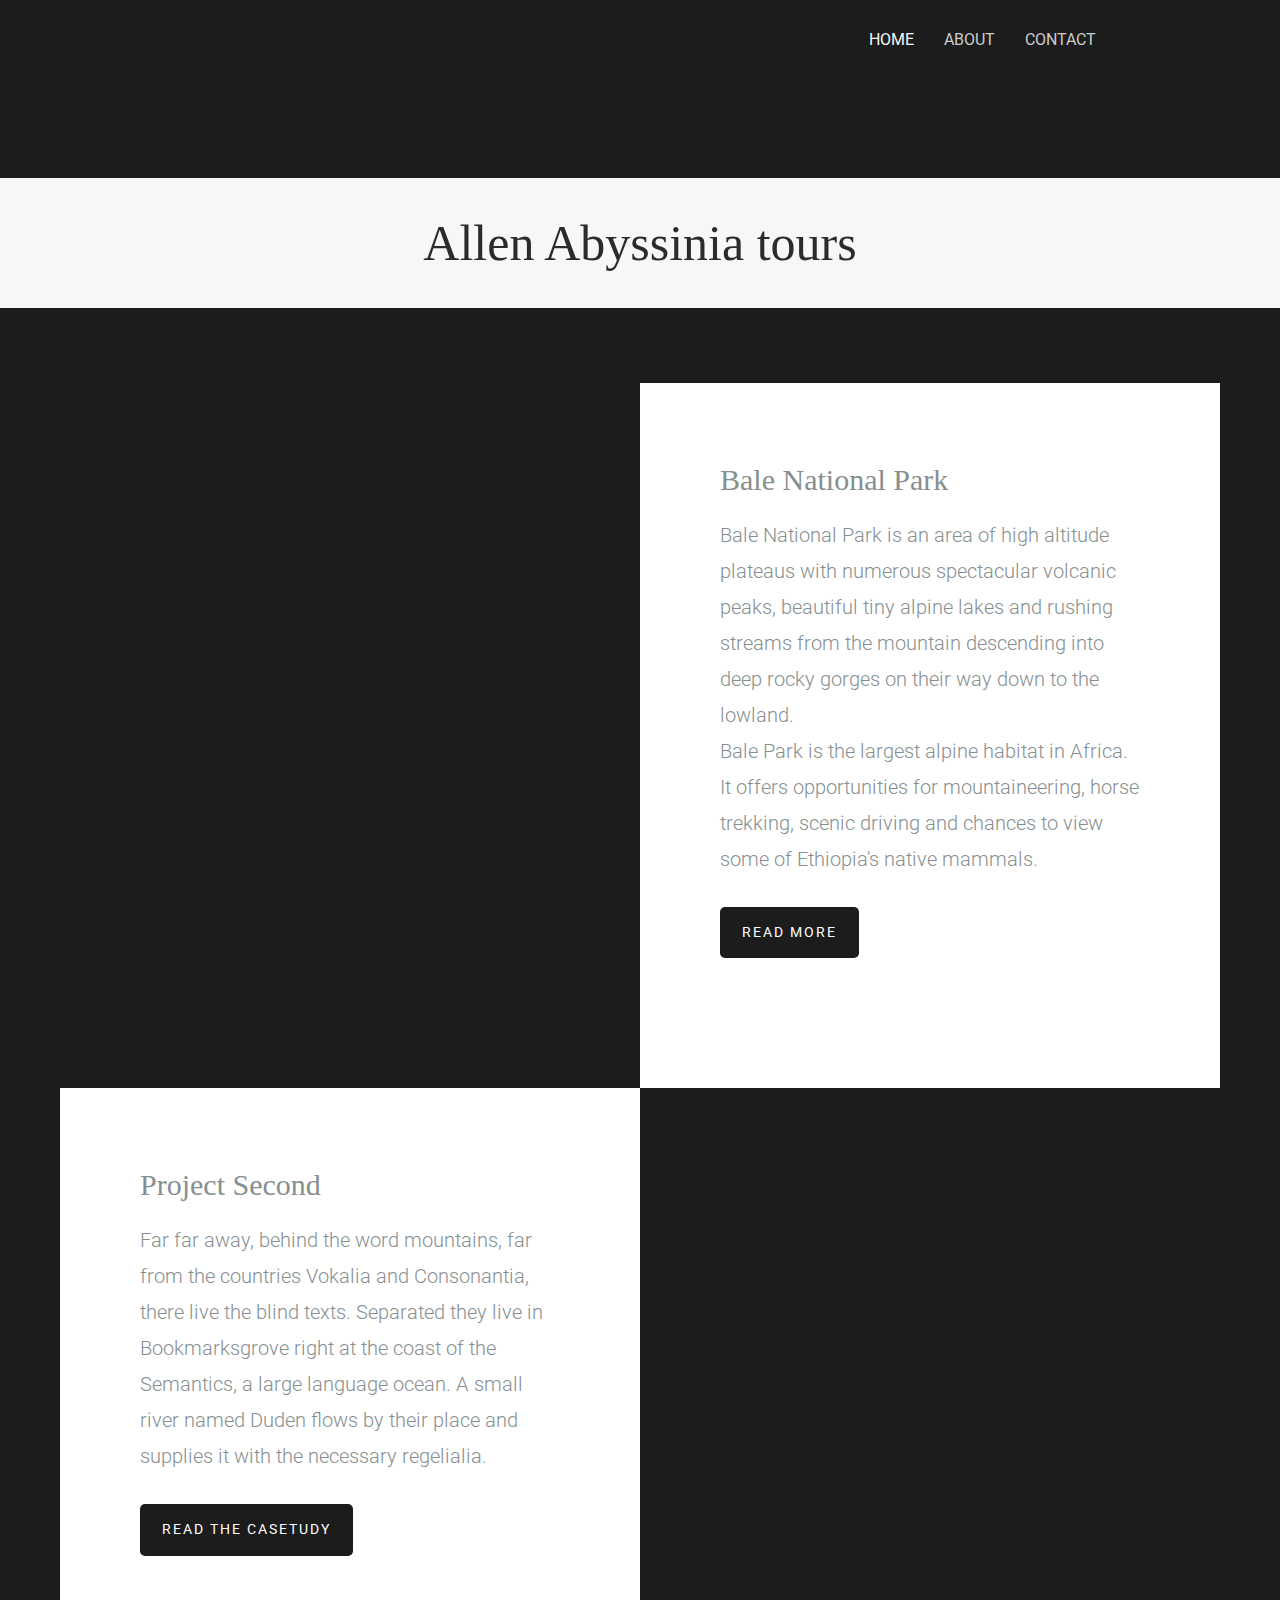
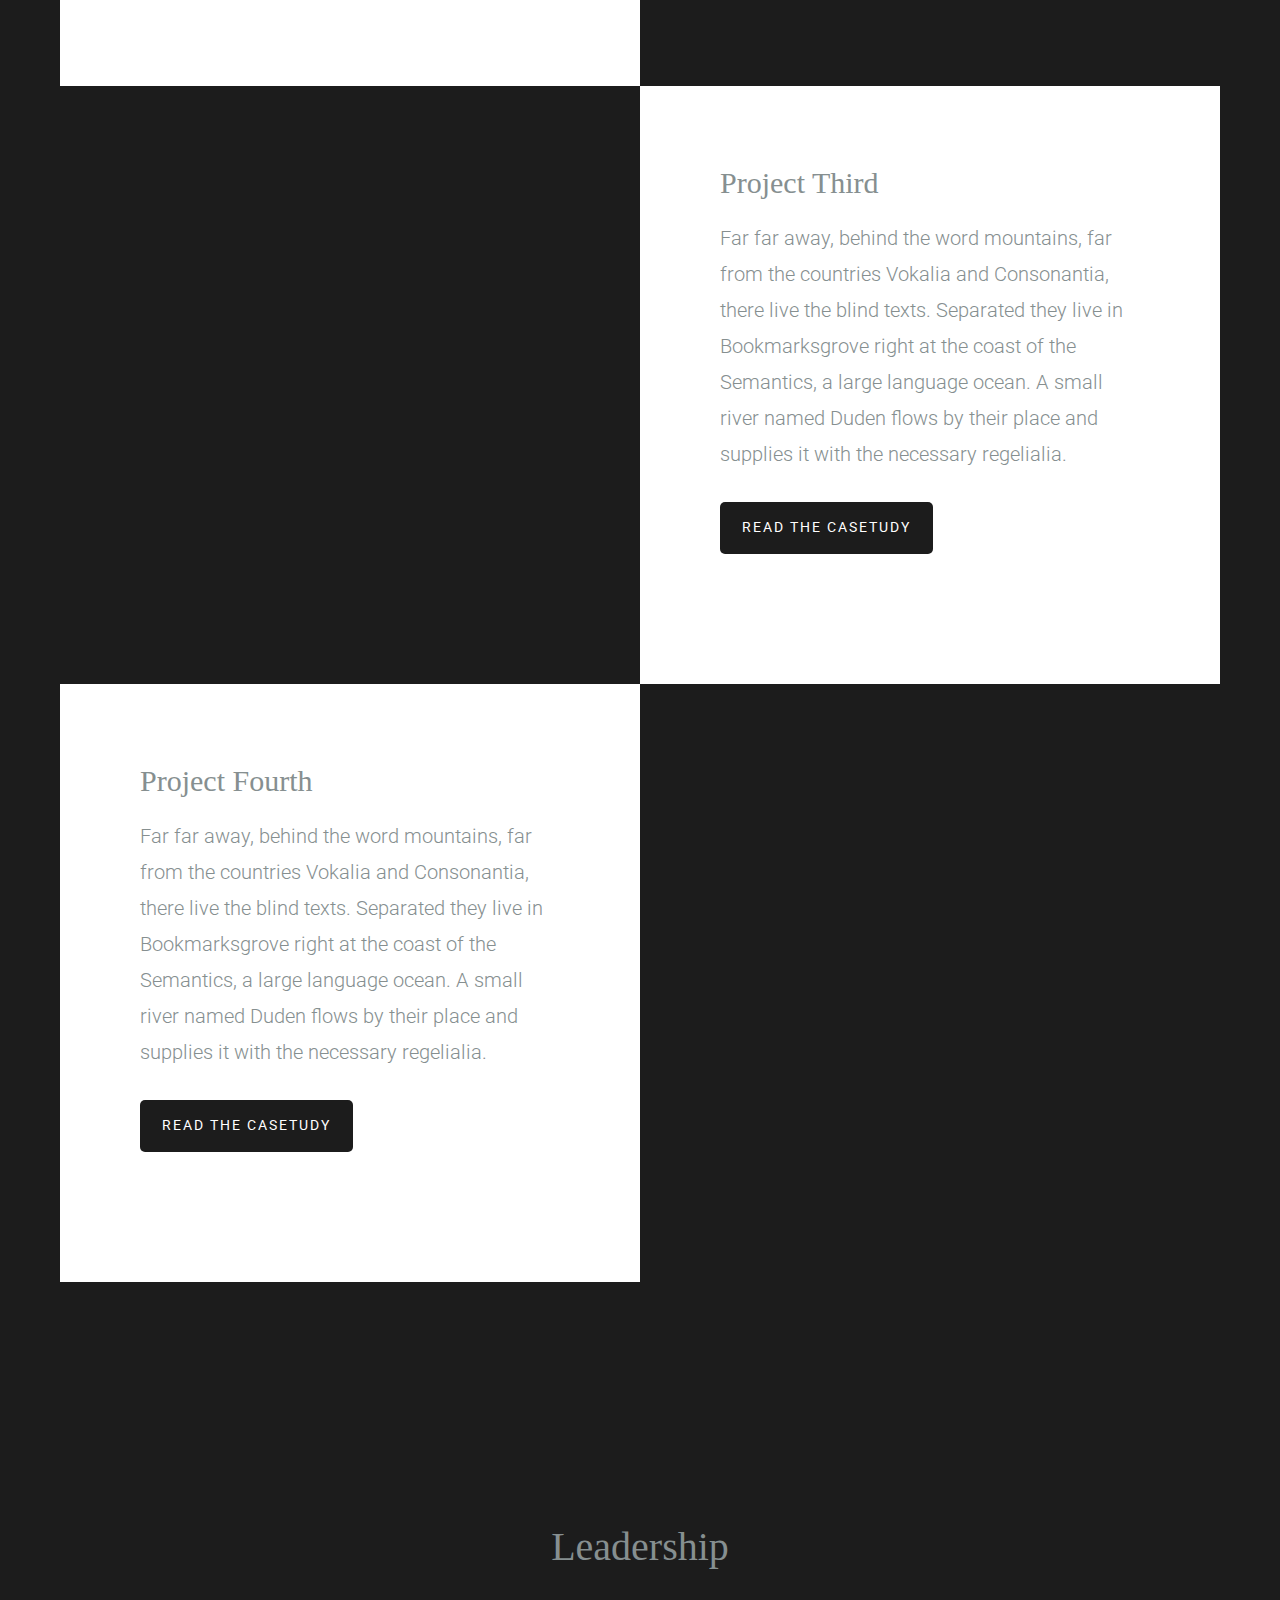
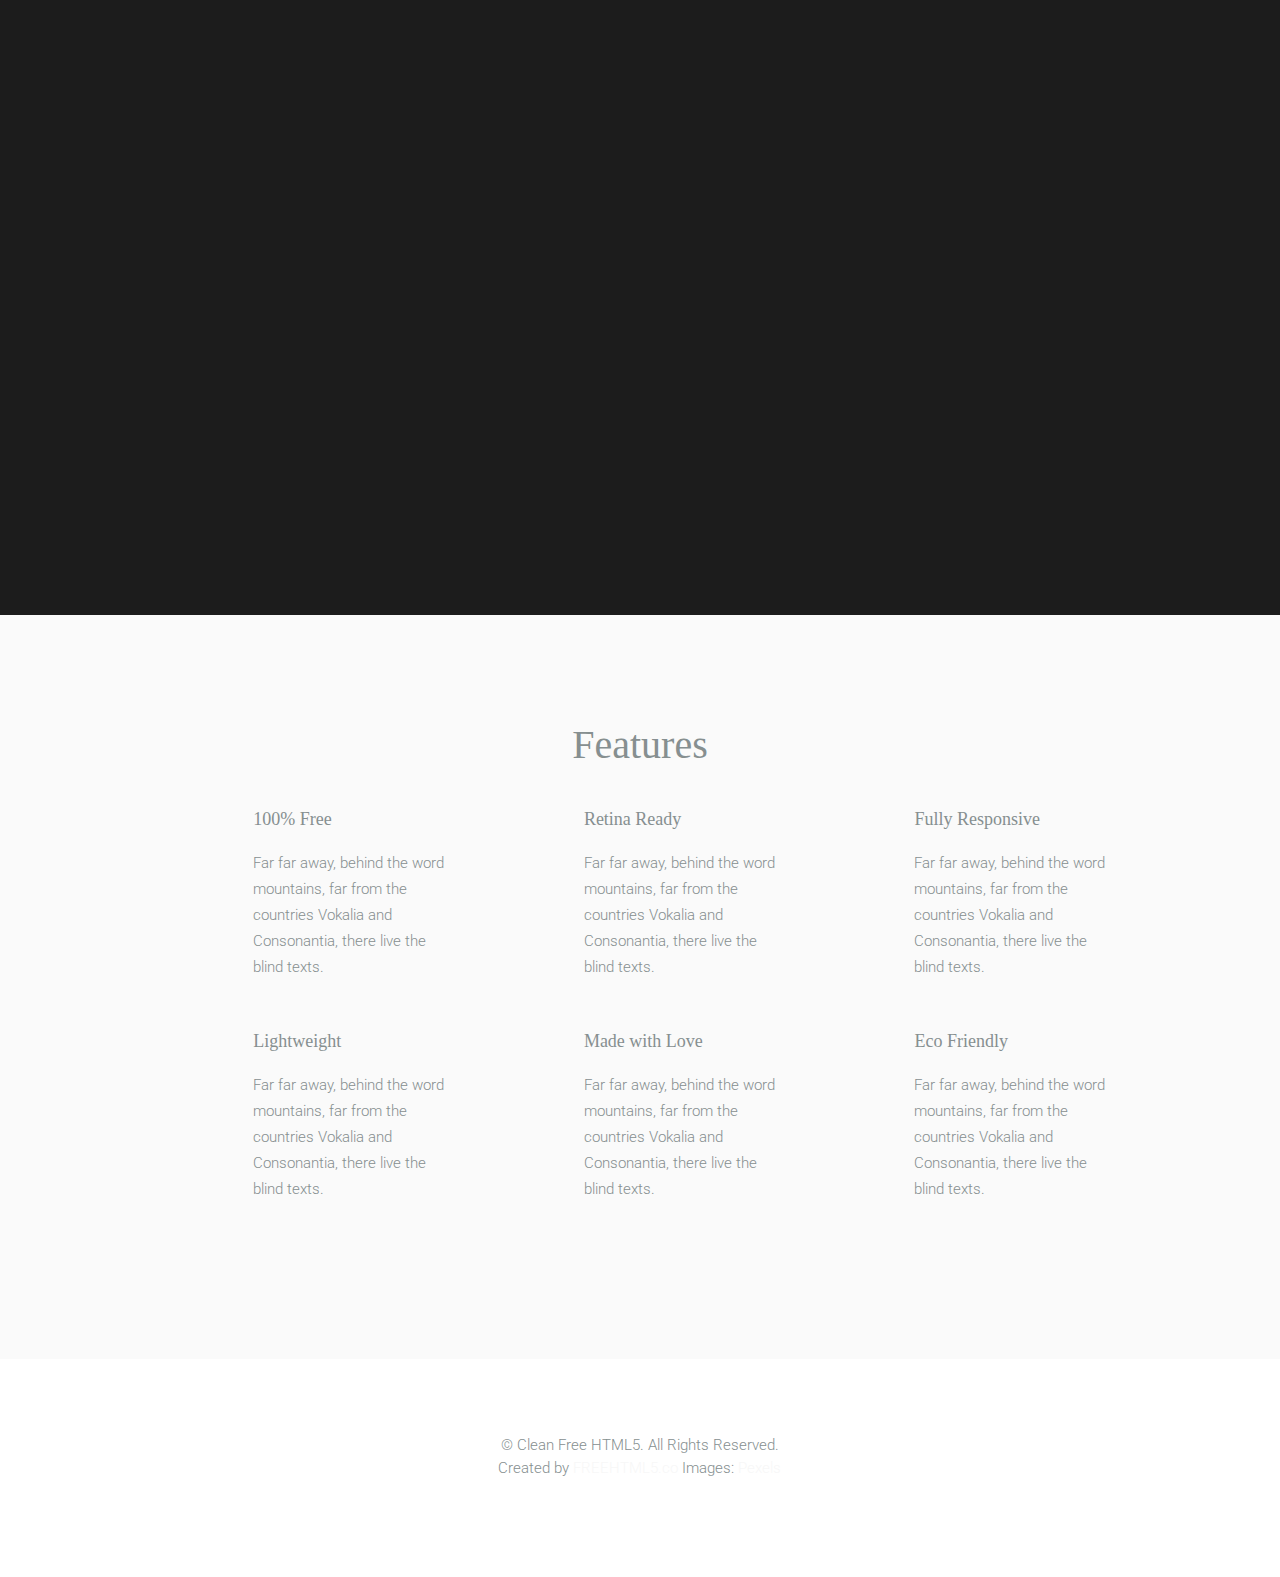
==== commit 6ea80a3d: "fixed a lot of CSS" ====
--- a/index.html
+++ b/index.html
@@ -70,7 +70,7 @@
 	
 	
 	<div id="fh5co-main">
-		<div class="fh5co-intro text-center" style="padding:0px;">
+		<div class="fh5co-intro text-center">
 			<div class="container">
 				<div class="row">
 					<div class="col-md-8 col-md-offset-2">
@@ -86,7 +86,7 @@
 				<div class="fh5co-portfolio-description">
 					<h2>Bale National Park</h2>
 					<p>Bale National Park is an area of high altitude plateaus with numerous spectacular volcanic peaks, beautiful tiny alpine lakes and rushing streams from the mountain descending into deep rocky gorges on their way down to the lowland.<br> Bale Park is the largest alpine habitat in Africa.  It offers opportunities for mountaineering, horse trekking, scenic driving and chances to view some of Ethiopia's native mammals.</p>
-					<p><a href="#" class="btn btn-primary">Read more</a></p>
+					<p><a href="#portfolioModal1" class="btn btn-primary portfolio-link" data-toggle="modal">Read more</a></p>
 				</div>
 			</div>
 			<div class="fh5co-portfolio-item fh5co-img-right">
@@ -232,6 +232,7 @@
 
 	</div>
 
+
 	<footer id="fh5co-footer">
 		<div class="container">
 			<div class="row">
@@ -242,6 +243,46 @@
 		</div>
 	</footer>
 
+ 	<div class="portfolio-modal modal fade" id="portfolioModal1" tabindex="-1" role="dialog" aria-hidden="true">
+        <div class="modal-content">
+            <div class="close-modal" data-dismiss="modal">
+                <div class="lr">
+                    <div class="rl">
+                    </div>
+                </div>
+            </div>
+            <div>
+                <div class="row">
+                    <div class="col-lg-12">
+                        <div class="modal-body">
+                            <h2>Tabarca Island Rental Home</h2>
+                            <hr class="star-primary">
+                            <a href="http://tabarcaisland.com/"><img src="img/portfolio/tabarca.jpg" class="img-responsive img-centered" alt=""></a>
+                            <p>This website was designed from scratch by myself and <a href="http://jkbolorinos.com/">jbolorinos</a>, along with some search engine optimization and social network promotion 
+                            (<a href="https://www.facebook.com/tabarcaisland">Facebook </a>and
+                            <a href="https://plus.google.com/+Tabarcaisland/posts">Google+</a>), as well as a Google Adverts campaign. It is mobile and tablet friendly, as well as touch responsive.                             
+                                <br><br><a href="http://tabarcaisland.com">tabarcaisland.com</a></p>
+                            <ul class="list-inline item-details">
+                                <li>Client:
+                                    <strong><a href="http://tabarcaisland.com/">Tabarca Island Rental</a>
+                                    </strong>
+                                </li>
+                                <li>Date:
+                                    <strong>July 2013
+                                    </strong>
+                                </li>
+                                <li>Service:
+                                    <strong>Web Development, SEO
+                                    </strong>
+                                </li>
+                            </ul>
+                            <button type="button" class="btn btn-default" data-dismiss="modal"><i class="fa fa-times"></i> Close</button>
+                        </div>
+                    </div>
+                </div>
+            </div>
+        </div>
+    </div>
 
 	<!-- jQuery -->
 	<script src="js/jquery.min.js"></script>
--- a/css/style.css
+++ b/css/style.css
@@ -65,6 +65,9 @@
 a:hover {
   outline: 0;
 }
+.fh5co-list-check>li{
+  margin-top:15px;
+}
 
 abbr[title] {
   border-bottom: 1px dotted;
@@ -1381,7 +1384,9 @@
 .glyphicon-menu-up:before {
   content: "\e260";
 }
-
+.about{
+  max-width: 100%;
+}
 * {
   -webkit-box-sizing: border-box;
   -moz-box-sizing: border-box;
@@ -1418,7 +1423,7 @@
 }
 
 a {
-  color: #e32929;
+  color: #f7f7f7;
   text-decoration: none;
 }
 a:hover, a:focus {
@@ -1648,7 +1653,7 @@
 }
 
 .text-primary {
-  color: #e32929;
+  color: #f7f7f7;
 }
 
 a.text-primary:hover,
@@ -1697,7 +1702,7 @@
 }
 
 .bg-primary {
-  background-color: #e32929;
+  background-color: #1c1c1c;
 }
 
 a.bg-primary:hover,
@@ -2792,7 +2797,6 @@
   }
 
   .col-lg-offset-2 {
-    margin-left: 16.66667%;
   }
 
   .col-lg-offset-3 {
@@ -3159,7 +3163,7 @@
   transition: border-color ease-in-out 0.15s, box-shadow ease-in-out 0.15s;
 }
 .form-control:focus {
-  border-color: #e32929;
+  border-color: #f7f7f7;
   outline: 0;
   -webkit-box-shadow: inset 0 1px 1px rgba(0, 0, 0, 0.075), 0 0 8px rgba(227, 41, 41, 0.6);
   box-shadow: inset 0 1px 1px rgba(0, 0, 0, 0.075), 0 0 8px rgba(227, 41, 41, 0.6);
@@ -3741,7 +3745,7 @@
 
 .btn-primary {
   color: #fff;
-  background-color: #e32929;
+  background-color: #1c1c1c;
   border-color: #d61c1c;
 }
 .btn-primary:focus, .btn-primary.focus {
@@ -3768,11 +3772,11 @@
   background-image: none;
 }
 .btn-primary.disabled, .btn-primary.disabled:hover, .btn-primary.disabled:focus, .btn-primary.disabled.focus, .btn-primary.disabled:active, .btn-primary.disabled.active, .btn-primary[disabled], .btn-primary[disabled]:hover, .btn-primary[disabled]:focus, .btn-primary[disabled].focus, .btn-primary[disabled]:active, .btn-primary[disabled].active, fieldset[disabled] .btn-primary, fieldset[disabled] .btn-primary:hover, fieldset[disabled] .btn-primary:focus, fieldset[disabled] .btn-primary.focus, fieldset[disabled] .btn-primary:active, fieldset[disabled] .btn-primary.active {
-  background-color: #e32929;
+  background-color: #1c1c1c;
   border-color: #d61c1c;
 }
 .btn-primary .badge {
-  color: #e32929;
+  color: #f7f7f7;
   background-color: #fff;
 }
 
@@ -3925,7 +3929,7 @@
 }
 
 .btn-link {
-  color: #e32929;
+  color: #f7f7f7;
   font-weight: normal;
   border-radius: 0;
 }
@@ -4092,7 +4096,7 @@
   color: #fff;
   text-decoration: none;
   outline: 0;
-  background-color: #e32929;
+  background-color: #1c1c1c;
 }
 
 .dropdown-menu > .disabled > a, .dropdown-menu > .disabled > a:hover, .dropdown-menu > .disabled > a:focus {
@@ -4530,7 +4534,7 @@
 }
 .nav .open > a, .nav .open > a:hover, .nav .open > a:focus {
   background-color: #eeeeee;
-  border-color: #e32929;
+  border-color: #f7f7f7;
 }
 .nav .nav-divider {
   height: 1px;
@@ -4577,7 +4581,7 @@
 }
 .nav-pills > li.active > a, .nav-pills > li.active > a:hover, .nav-pills > li.active > a:focus {
   color: #fff;
-  background-color: #e32929;
+  background-color: #1c1c1c;
 }
 
 .nav-stacked > li {
@@ -4601,6 +4605,9 @@
 .nav-justified > .dropdown .dropdown-menu {
   top: auto;
   left: auto;
+}
+.modal-body{
+  opacity: 0.7;
 }
 @media (min-width: 768px) {
   .nav-justified > li, .nav-tabs.nav-justified > li {
@@ -5212,7 +5219,7 @@
   padding: 14px 12px;
   line-height: 1.42857;
   text-decoration: none;
-  color: #e32929;
+  color: #f7f7f7;
   background-color: #fff;
   border: 1px solid #ddd;
   margin-left: -1px;
@@ -5242,8 +5249,8 @@
 .pagination > .active > span:focus {
   z-index: 2;
   color: #fff;
-  background-color: #e32929;
-  border-color: #e32929;
+  background-color: #1c1c1c;
+  border-color: #f7f7f7;
   cursor: default;
 }
 .pagination > .disabled > span,
@@ -5372,7 +5379,7 @@
 }
 
 .label-primary {
-  background-color: #e32929;
+  background-color: #1c1c1c;
 }
 .label-primary[href]:hover, .label-primary[href]:focus {
   background-color: #c01919;
@@ -5432,7 +5439,7 @@
   padding: 1px 5px;
 }
 .list-group-item.active > .badge, .nav-pills > .active > a > .badge {
-  color: #e32929;
+  color: #f7f7f7;
   background-color: #fff;
 }
 .list-group-item > .badge {
@@ -5519,7 +5526,7 @@
 a.thumbnail:hover,
 a.thumbnail:focus,
 a.thumbnail.active {
-  border-color: #e32929;
+  border-color: #f7f7f7;
 }
 
 .alert {
@@ -5637,7 +5644,7 @@
   line-height: 20px;
   color: #fff;
   text-align: center;
-  background-color: #e32929;
+  background-color: #1c1c1c;
   -webkit-box-shadow: inset 0 -1px 0 rgba(0, 0, 0, 0.15);
   box-shadow: inset 0 -1px 0 rgba(0, 0, 0, 0.15);
   -webkit-transition: width 0.6s ease;
@@ -5813,8 +5820,8 @@
 .list-group-item.active, .list-group-item.active:hover, .list-group-item.active:focus {
   z-index: 2;
   color: #fff;
-  background-color: #e32929;
-  border-color: #e32929;
+  background-color: #1c1c1c;
+  border-color: #f7f7f7;
 }
 .list-group-item.active .list-group-item-heading,
 .list-group-item.active .list-group-item-heading > small,
@@ -6223,22 +6230,22 @@
 }
 
 .panel-primary {
-  border-color: #e32929;
+  border-color: #f7f7f7;
 }
 .panel-primary > .panel-heading {
   color: #fff;
-  background-color: #e32929;
-  border-color: #e32929;
+  background-color: #1c1c1c;
+  border-color: #f7f7f7;
 }
 .panel-primary > .panel-heading + .panel-collapse > .panel-body {
-  border-top-color: #e32929;
+  border-top-color: #f7f7f7;
 }
 .panel-primary > .panel-heading .badge {
-  color: #e32929;
+  color: #f7f7f7;
   background-color: #fff;
 }
 .panel-primary > .panel-footer + .panel-collapse > .panel-body {
-  border-bottom-color: #e32929;
+  border-bottom-color: #f7f7f7;
 }
 
 .panel-success {
@@ -6443,7 +6450,9 @@
 
 .modal-content {
   position: relative;
-  background-color: #fff;
+  background-color: #1c1c1c;
+  opacity:0.98;
+  color:white;
   border: 1px solid #999;
   border: 1px solid rgba(0, 0, 0, 0.2);
   border-radius: 6px;
@@ -6531,6 +6540,9 @@
   .modal-content {
     -webkit-box-shadow: 0 5px 15px rgba(0, 0, 0, 0.5);
     box-shadow: 0 5px 15px rgba(0, 0, 0, 0.5);
+    margin:15px auto;
+    padding:15px;
+    max-width: 700px;
   }
 
   .modal-sm {
@@ -6709,7 +6721,7 @@
   margin: 0;
   padding: 8px 14px;
   font-size: 14px;
-  background-color: #f7f7f7;
+  background-color: #1c1c1c;
   border-bottom: 1px solid #ebebeb;
   border-radius: 5px 5px 0 0;
 }
@@ -7334,7 +7346,7 @@
   font-size: 15px;
   line-height: 26px;
   color: #868f90;
-  background: #f7f7f7;
+  background: #1c1c1c;
 }
 
 a {
@@ -7408,11 +7420,11 @@
   font-weight: 400;
 }
 #fh5co-header > .navbar li a:hover {
-  color: #e32929;
+  color: #f7f7f7;
 }
 #fh5co-header > .navbar li.active a {
   background: none !important;
-  color: #e32929;
+  color: #f7f7f7;
 }
 #fh5co-header .navbar-brand {
   text-transform: uppercase;
@@ -7423,7 +7435,7 @@
   display: block;
   padding-bottom: 1em;
   font-family: "Garamond", Georgia, serif;
-  background: #e32929;
+  background: #1c1c1c;
   color: #fff;
 }
 
@@ -7442,8 +7454,10 @@
 }
 
 .fh5co-intro {
-  padding: 7em 0;
+  padding:35px 15px 15px;
+  margin: 3em 0;
   background:#f7f7f7;
+  color:#2c2b2b;
 }
 @media screen and (max-width: 768px) {
   .fh5co-intro {
@@ -7587,7 +7601,7 @@
   left: 0;
   width: 30px;
   height: 2px;
-  background: #e32929;
+  background: #1c1c1c;
 }
 #fh5co-team .fh5co-staff .fh5co-social a {
   color: #ccc;
@@ -7615,7 +7629,7 @@
 }
 #fh5co-services .fh5co-service .fh5co-icon i {
   font-size: 40px;
-  color: #e32929;
+  color: #f7f7f7;
 }
 #fh5co-services .fh5co-service .fh5co-desc {
   width: 70%;
@@ -7659,14 +7673,14 @@
   color: #2a2e37;
 }
 .btn-outline:hover, .btn-outline:active, .btn-outline:focus {
-  border: 2px solid #e32929 !important;
-  background: #e32929 !important;
+  border: 2px solid #f7f7f7 !important;
+  background: #f7f7f7 !important;
   color: #fff;
 }
 
 .btn-primary {
-  background: #e32929;
-  border: 2px solid #e32929;
+  background: #1c1c1c;
+  border: 2px solid #f7f7f7;
 }
 
 .btn-success {
@@ -7725,7 +7739,7 @@
 .form-control:hover, .form-control:focus, .form-control:active {
   outline: none;
   box-shadow: none !important;
-  border: 2px solid #e32929;
+  border: 2px solid #f7f7f7;
 }
 
 .fh5co-nav-toggle {
@@ -8034,7 +8048,7 @@
   margin-top: -65px;
 }
 .owl-carousel .owl-controls .owl-nav .owl-next:hover i:before {
-  color: #e32929;
+  color: #f7f7f7;
 }
 
 .owl-carousel .owl-controls .owl-nav .owl-prev {
@@ -8045,7 +8059,7 @@
   margin-top: 5px;
 }
 .owl-carousel .owl-controls .owl-nav .owl-prev:hover i:before {
-  color: #e32929;
+  color: #f7f7f7;
 }
 
 .owl-carousel-posts .owl-controls .owl-nav .owl-next i,
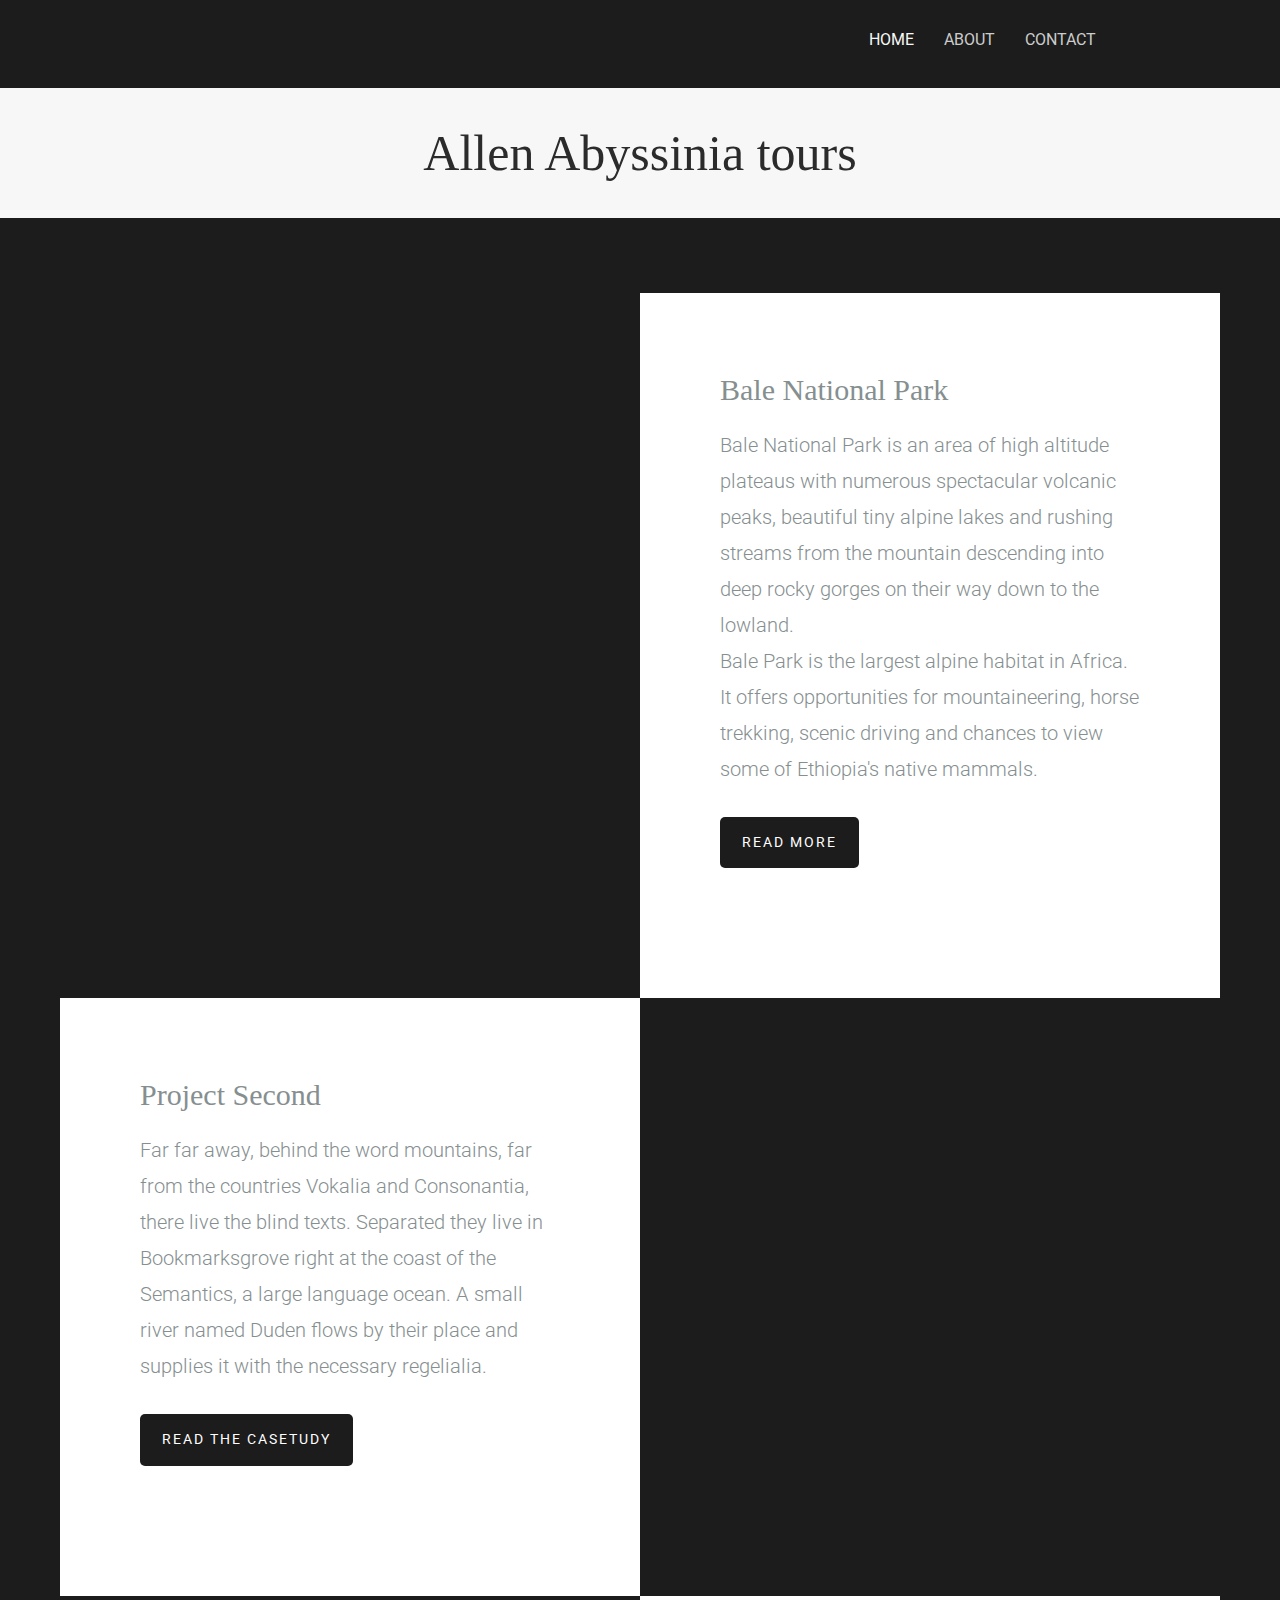
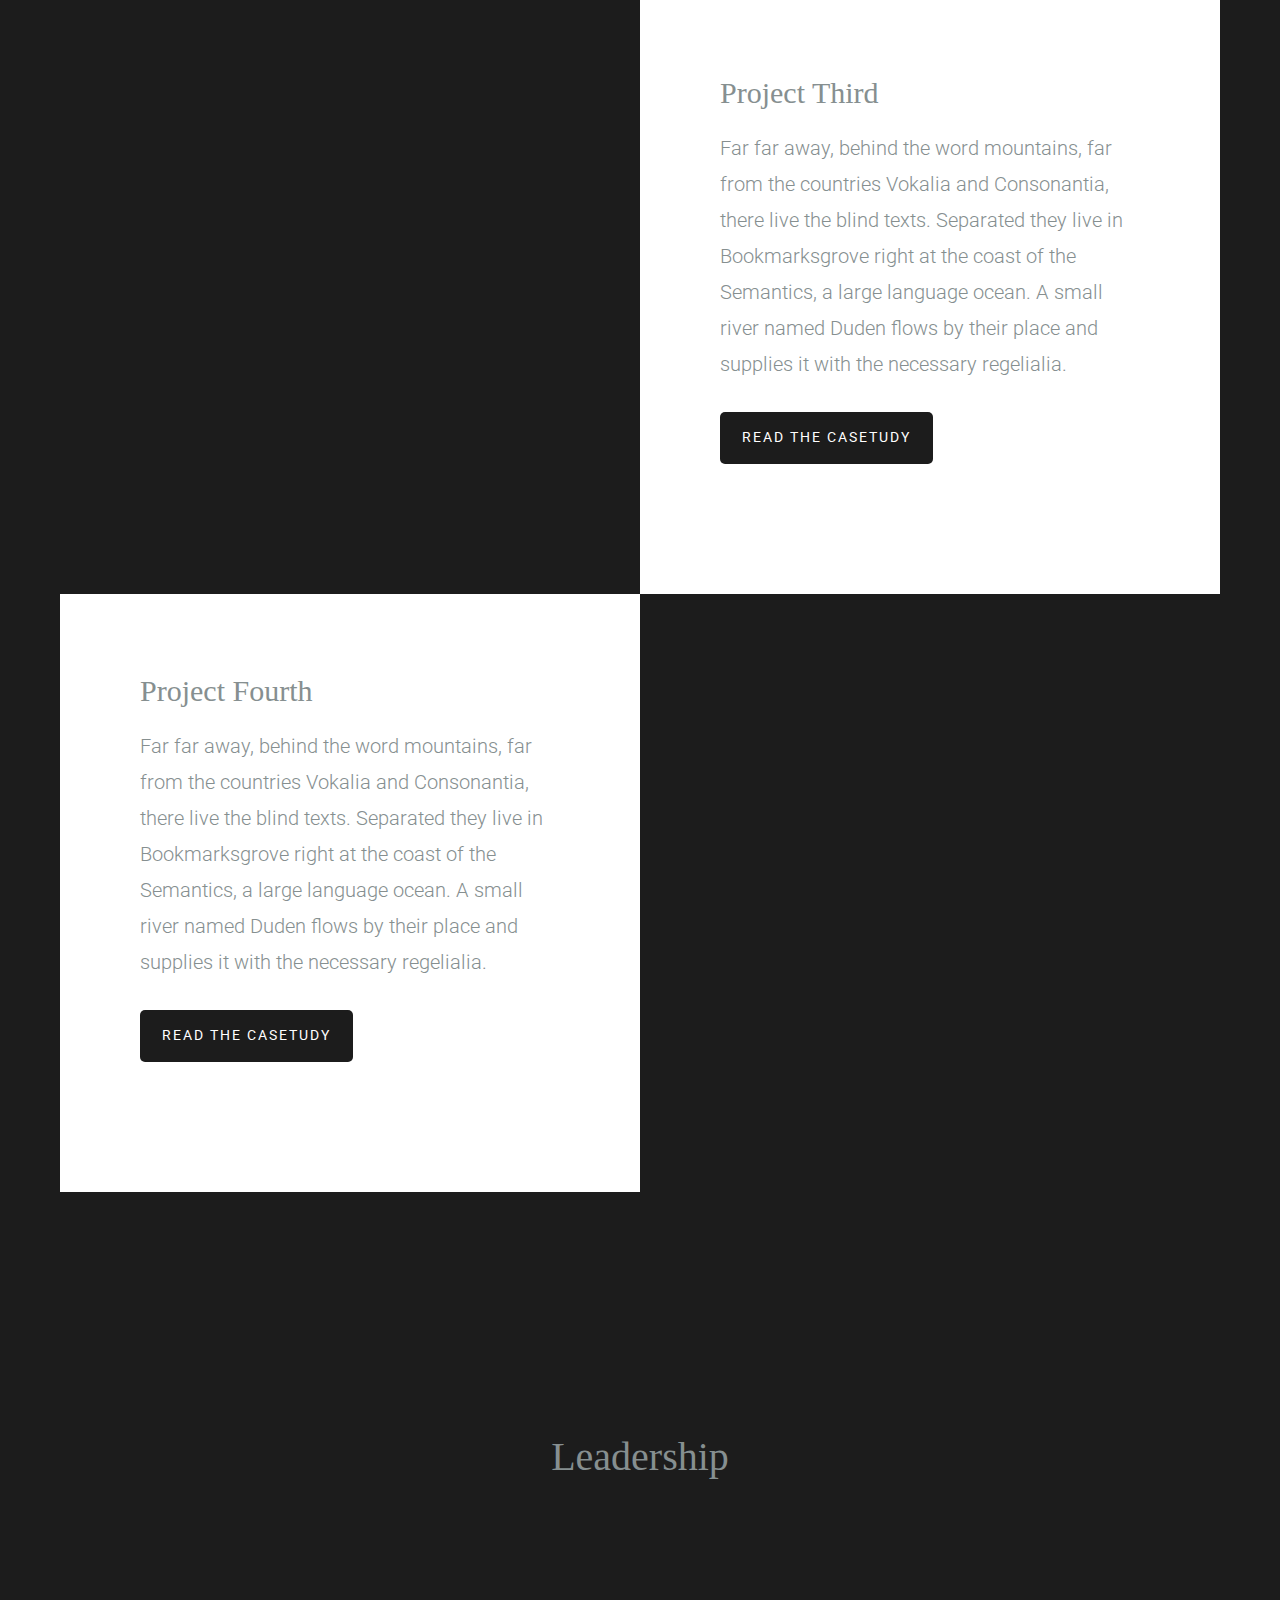
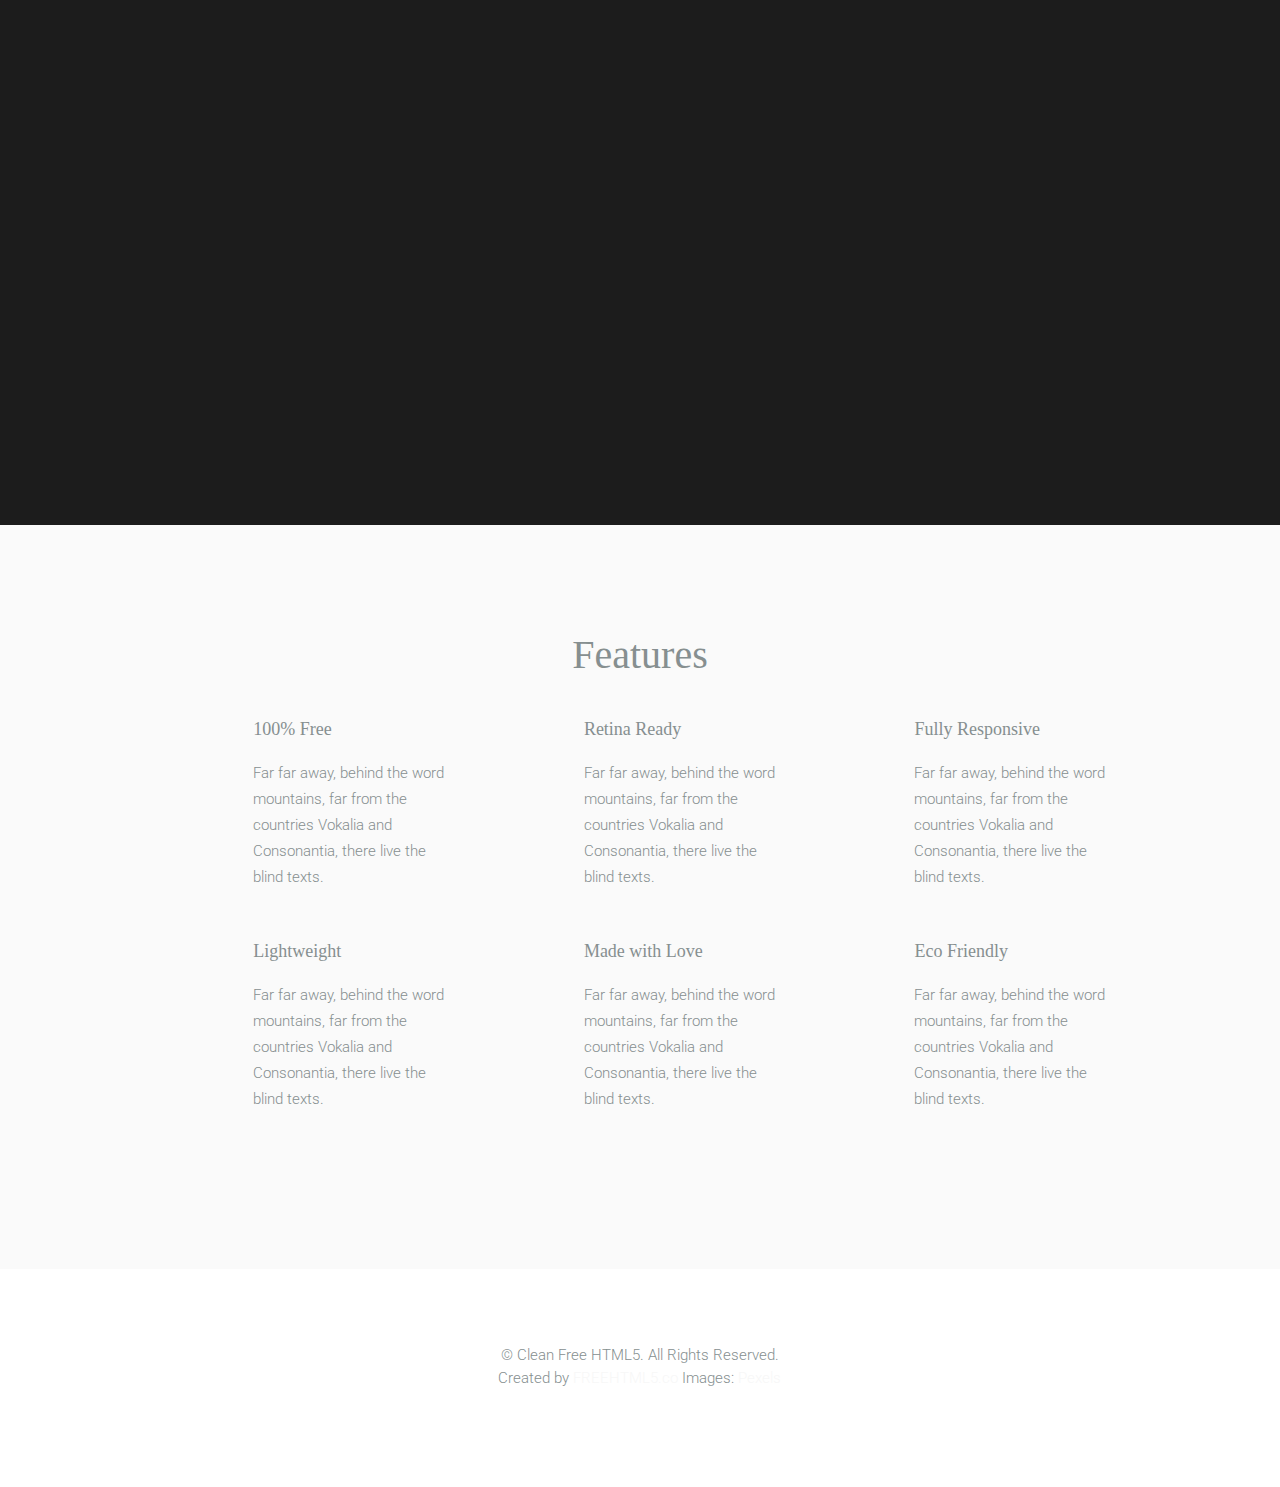
==== commit 5e2309f8: "donezo" ====
--- a/index.html
+++ b/index.html
@@ -54,6 +54,10 @@
 			<div class="container">
 				<div class="row">
 					<div class="col-md-10 col-md-offset-1">
+						<div class="navbar-header"> 
+						<!-- Mobile Toggle Menu Button -->
+						<a href="#" class="js-fh5co-nav-toggle fh5co-nav-toggle visible-xs-block" data-toggle="collapse" data-target="#fh5co-navbar" aria-expanded="false" aria-controls="navbar"><i></i></a>
+						</div>
 						<div id="fh5co-navbar" class="navbar-collapse collapse">
 							<ul class="nav navbar-nav navbar-right">
 								<li class="active"><a href="index.html"><span>Home <span class="border"></span></span></a></li>
--- a/css/style.css
+++ b/css/style.css
@@ -7441,7 +7441,7 @@
 
 #fh5co-main {
   clear: both;
-  padding-top: 3em;
+  padding-top: 0em;
 }
 
 #fh5co-content {
@@ -7459,6 +7459,7 @@
   background:#f7f7f7;
   color:#2c2b2b;
 }
+
 @media screen and (max-width: 768px) {
   .fh5co-intro {
     padding: 4em 0;
@@ -7774,12 +7775,15 @@
   content: '';
   width: 25px;
   height: 3px;
-  background: #000;
+  background: #f7f7f7;
   position: absolute;
   left: 0;
   -webkit-transition: 0.2s;
   -o-transition: 0.2s;
   transition: 0.2s;
+}
+.fh5co-nav-toggle i{
+  background: #f7f7f7;
 }
 
 .fh5co-nav-toggle i::before {
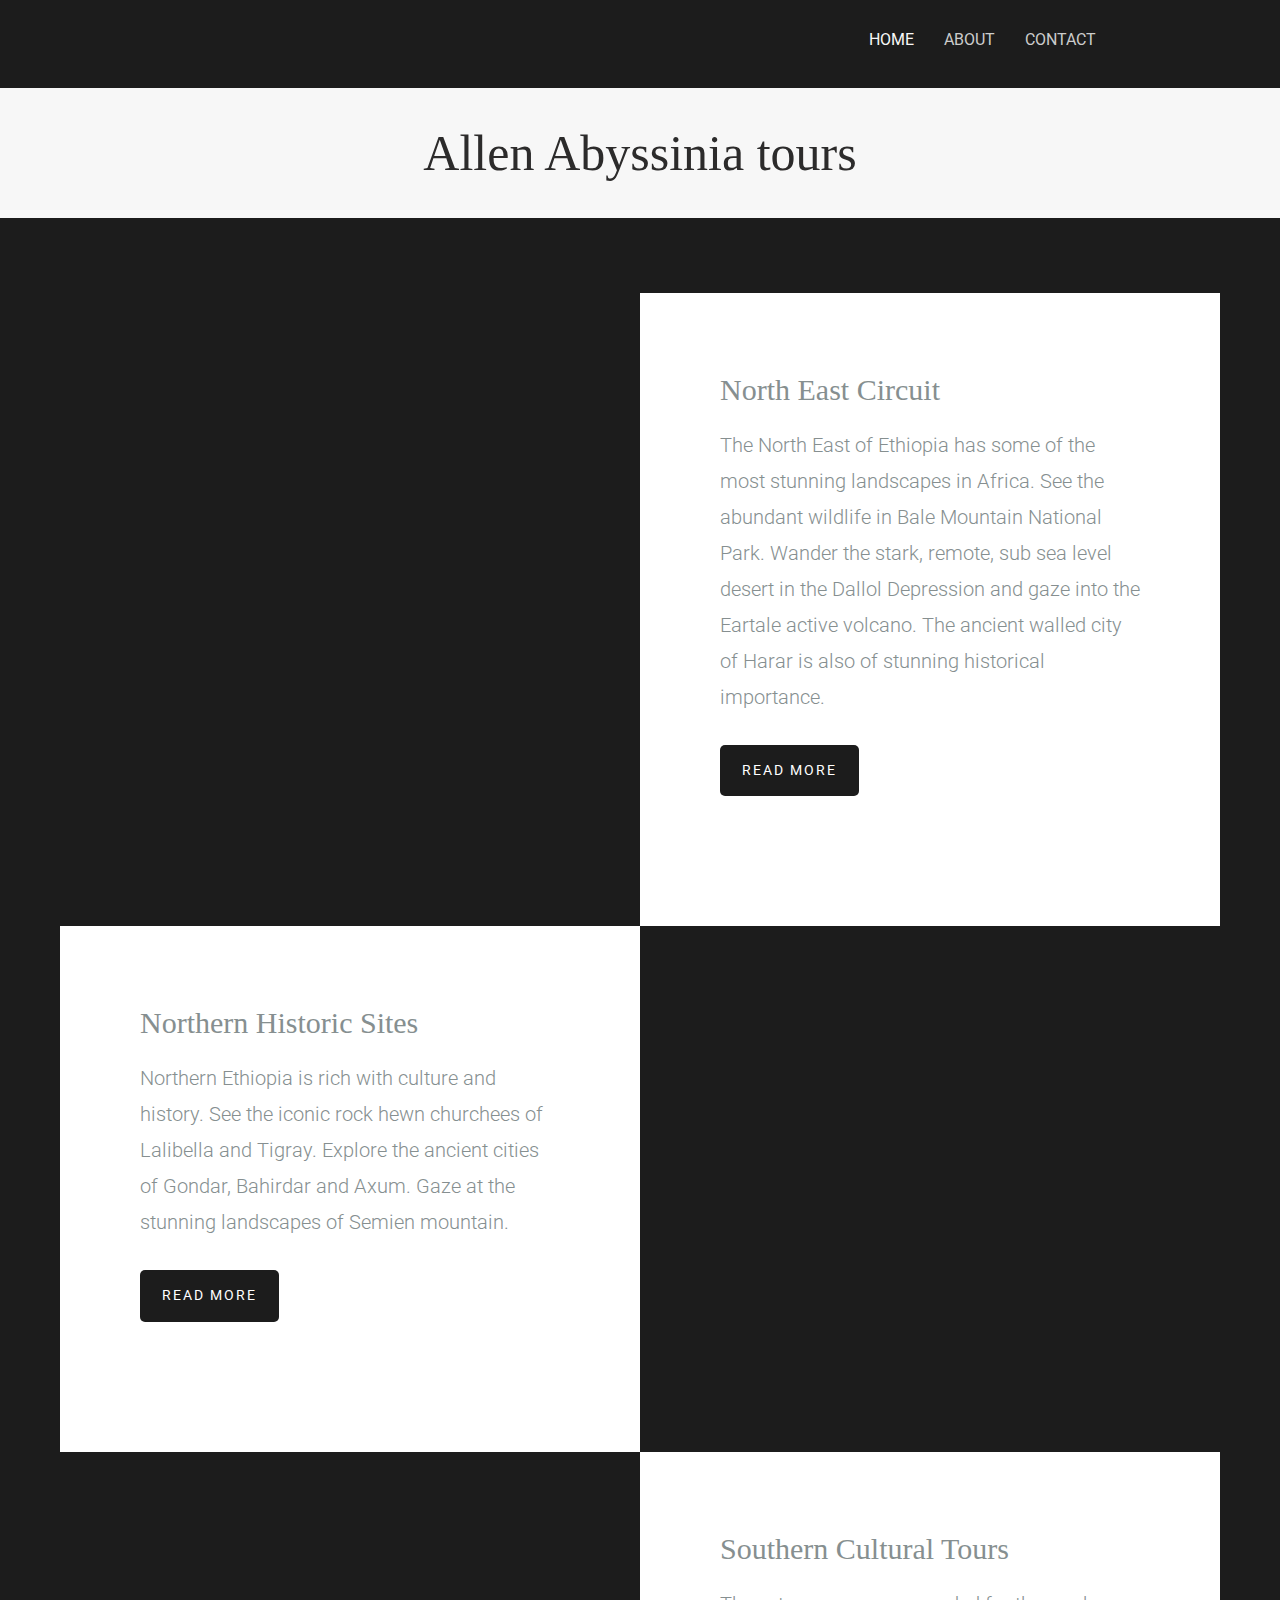
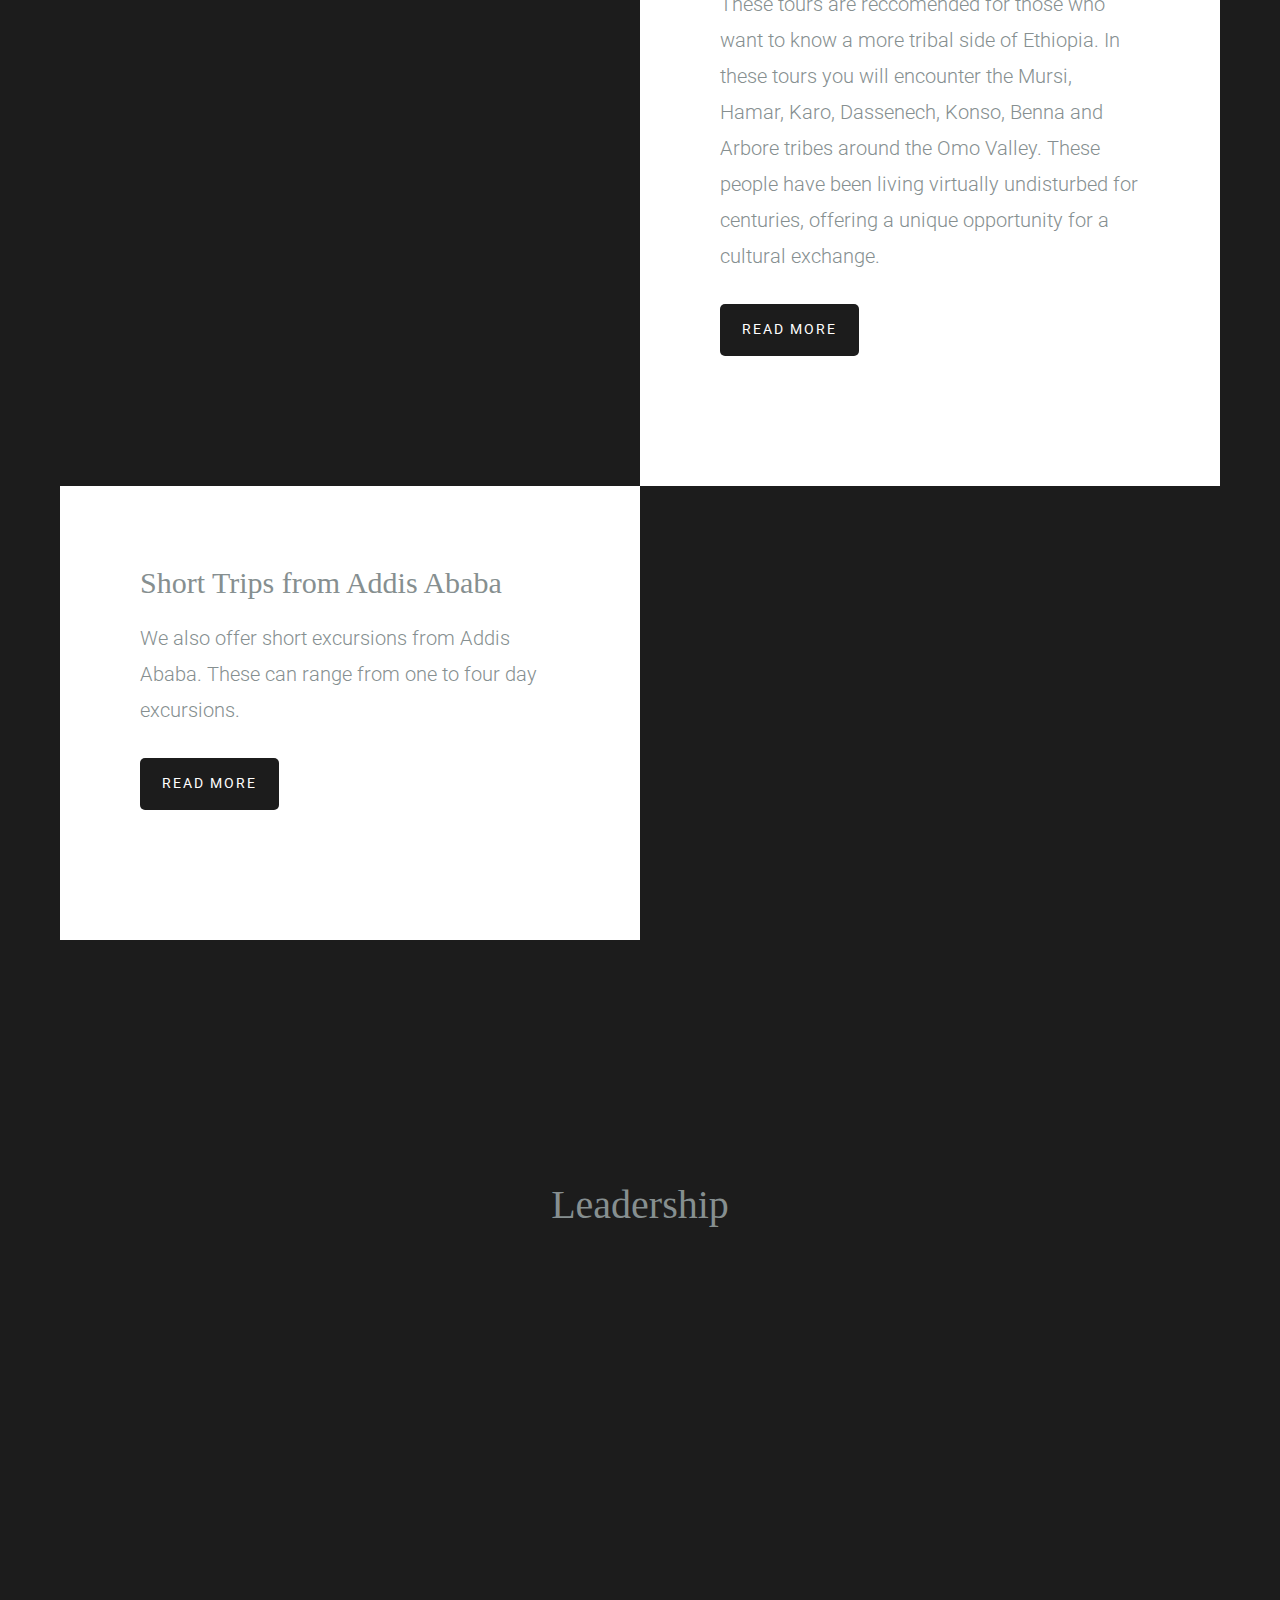
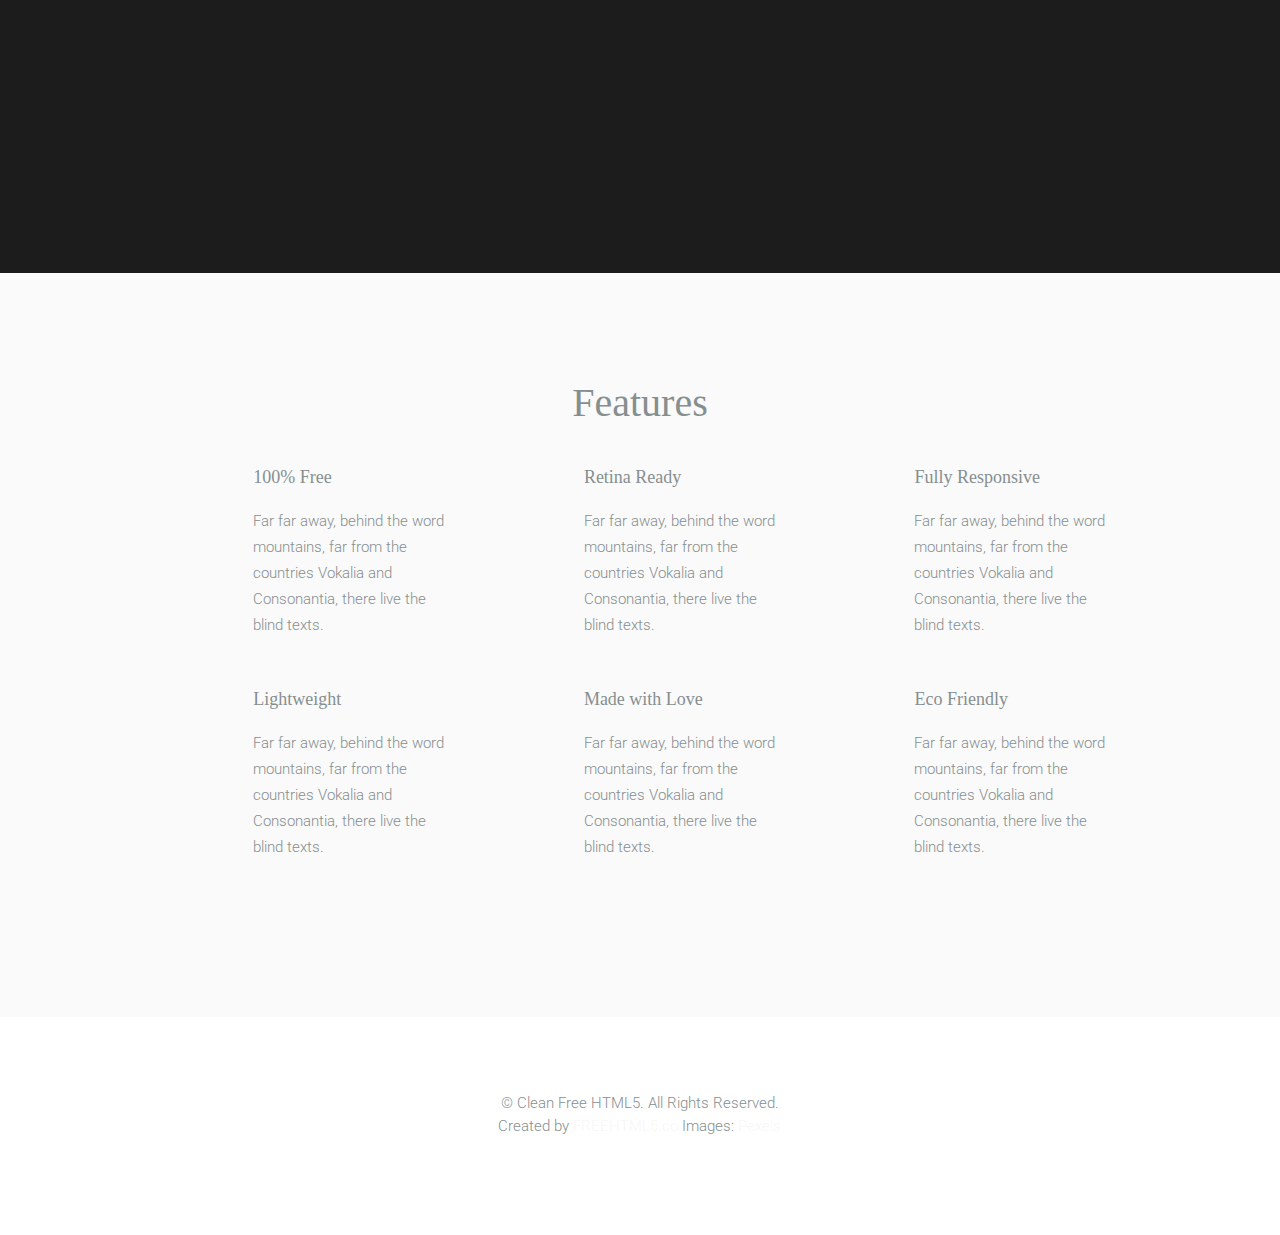
==== commit b9d4e0ef: "added some text" ====
--- a/index.html
+++ b/index.html
@@ -88,33 +88,33 @@
 			<div class="fh5co-portfolio-item ">
 				<div class="fh5co-portfolio-figure animate-box" style="background-image: url(images/work_1.jpg);"></div>
 				<div class="fh5co-portfolio-description">
-					<h2>Bale National Park</h2>
-					<p>Bale National Park is an area of high altitude plateaus with numerous spectacular volcanic peaks, beautiful tiny alpine lakes and rushing streams from the mountain descending into deep rocky gorges on their way down to the lowland.<br> Bale Park is the largest alpine habitat in Africa.  It offers opportunities for mountaineering, horse trekking, scenic driving and chances to view some of Ethiopia's native mammals.</p>
+					<h2>North East Circuit</h2>
+					<p>The North East of Ethiopia has some of the most stunning landscapes in Africa. See the abundant wildlife in Bale Mountain National Park. Wander the stark, remote, sub sea level desert in the Dallol Depression and gaze into the Eartale active volcano. The ancient walled city of Harar is also of stunning historical importance.</p>
 					<p><a href="#portfolioModal1" class="btn btn-primary portfolio-link" data-toggle="modal">Read more</a></p>
 				</div>
 			</div>
 			<div class="fh5co-portfolio-item fh5co-img-right">
 				<div class="fh5co-portfolio-figure animate-box" style="background-image: url(images/work_2.jpg);"></div>
 				<div class="fh5co-portfolio-description">
-					<h2>Project Second</h2>
-					<p>Far far away, behind the word mountains, far from the countries Vokalia and Consonantia, there live the blind texts. Separated they live in Bookmarksgrove right at the coast of the Semantics, a large language ocean. A small river named Duden flows by their place and supplies it with the necessary regelialia.</p>
-					<p><a href="#" class="btn btn-primary">Read the casetudy</a></p>
+					<h2>Northern Historic Sites</h2>
+					<p>Northern Ethiopia is rich with culture and history. See the iconic rock hewn churchees of Lalibella and Tigray. Explore the ancient cities of Gondar, Bahirdar and Axum. Gaze at the stunning landscapes of Semien mountain.</p>
+					<p><a href="#portfolioModal1" class="btn btn-primary portfolio-link" data-toggle="modal">Read more</a></p>
 				</div>
 			</div>
 			<div class="fh5co-portfolio-item ">
 				<div class="fh5co-portfolio-figure animate-box" style="background-image: url(images/work_3.jpg);"></div>
 				<div class="fh5co-portfolio-description">
-					<h2>Project Third</h2>
-					<p>Far far away, behind the word mountains, far from the countries Vokalia and Consonantia, there live the blind texts. Separated they live in Bookmarksgrove right at the coast of the Semantics, a large language ocean. A small river named Duden flows by their place and supplies it with the necessary regelialia.</p>
-					<p><a href="#" class="btn btn-primary">Read the casetudy</a></p>
+					<h2>Southern Cultural Tours</h2>
+					<p>These tours are reccomended for those who want to know a more tribal side of Ethiopia. In these tours you will encounter the Mursi, Hamar, Karo, Dassenech, Konso, Benna and Arbore tribes around the Omo Valley. These people have been living virtually undisturbed for centuries, offering a unique opportunity for a cultural exchange.</p>
+					<p><a href="#portfolioModal1" class="btn btn-primary portfolio-link" data-toggle="modal">Read more</a></p>
 				</div>
 			</div>
 			<div class="fh5co-portfolio-item fh5co-img-right">
 				<div class="fh5co-portfolio-figure animate-box" style="background-image: url(images/work_4.jpg);"></div>
 				<div class="fh5co-portfolio-description">
-					<h2>Project Fourth</h2>
-					<p>Far far away, behind the word mountains, far from the countries Vokalia and Consonantia, there live the blind texts. Separated they live in Bookmarksgrove right at the coast of the Semantics, a large language ocean. A small river named Duden flows by their place and supplies it with the necessary regelialia.</p>
-					<p><a href="#" class="btn btn-primary">Read the casetudy</a></p>
+					<h2>Short Trips from Addis Ababa</h2>
+					<p>We also offer short excursions from Addis Ababa. These can range from one to four day excursions.</p>
+					<p><a href="#portfolioModal1" class="btn btn-primary portfolio-link" data-toggle="modal">Read more</a></p>
 				</div>
 			</div>
 		</div>
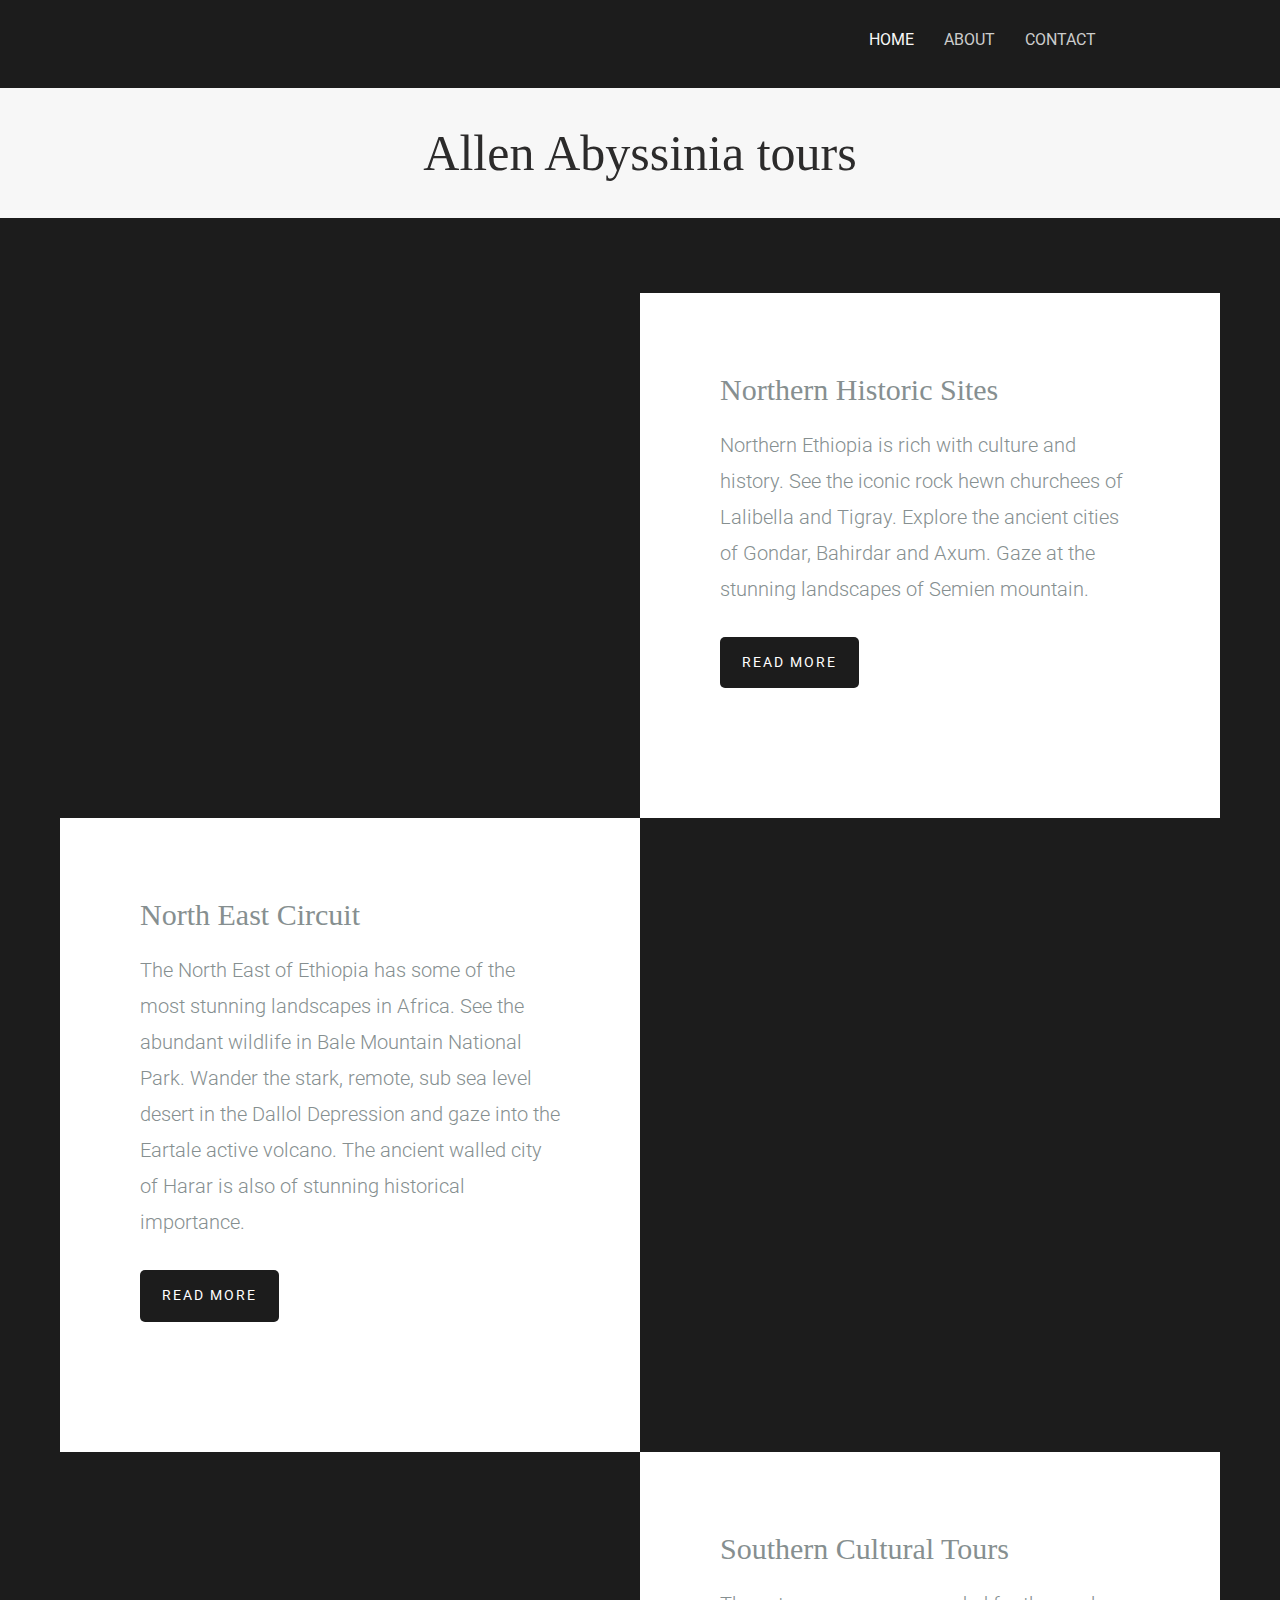
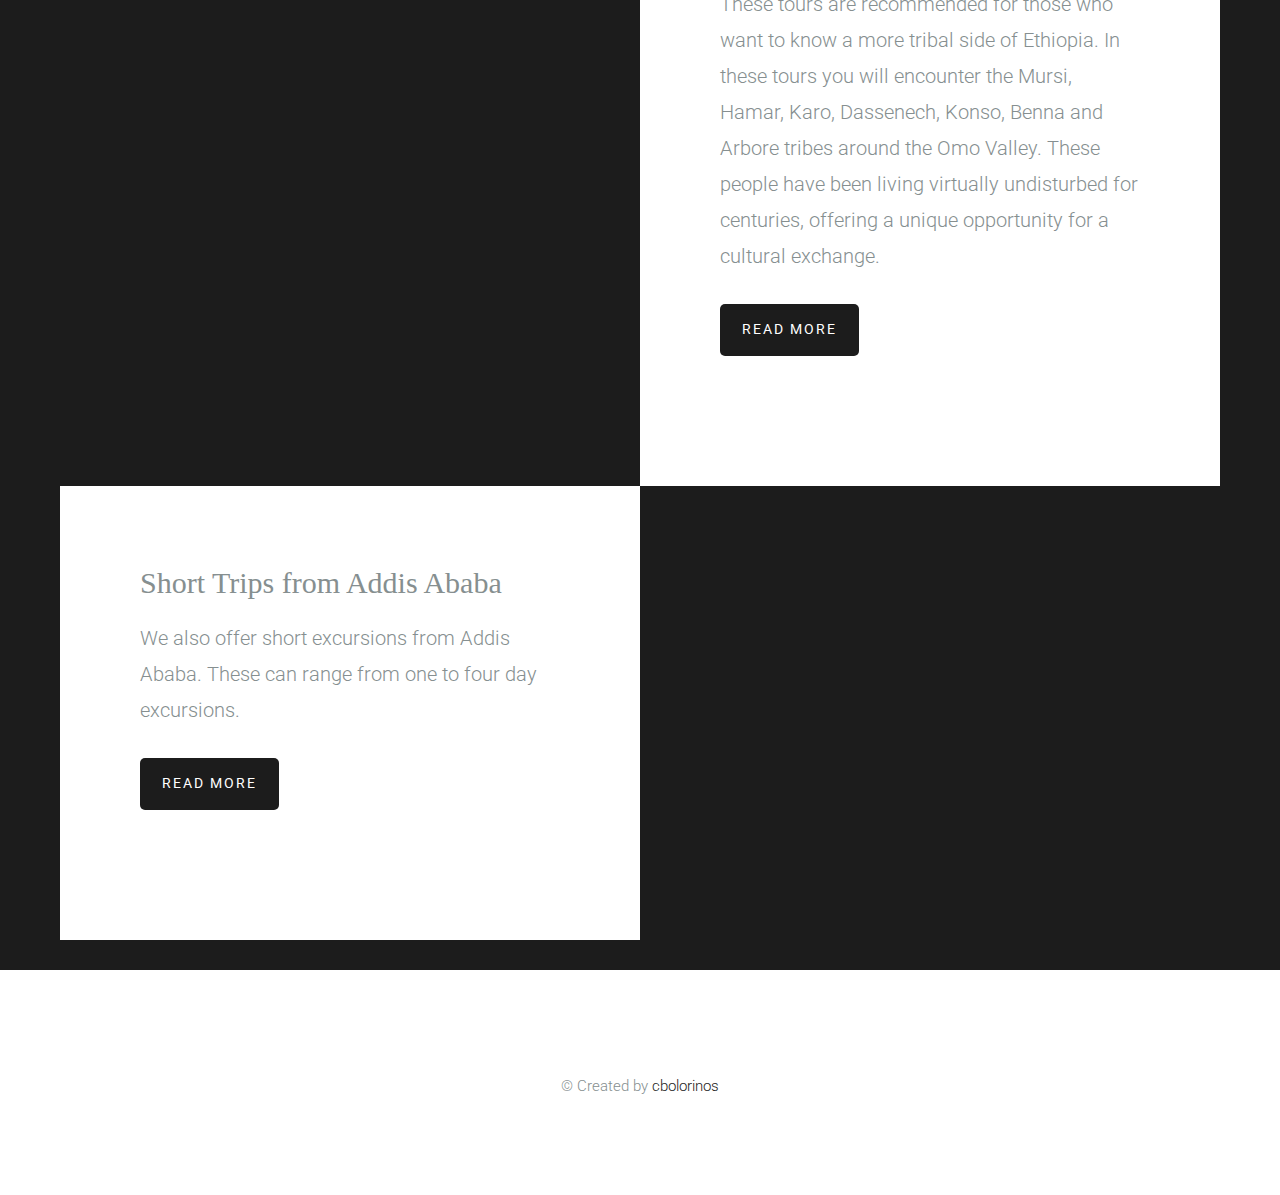
==== commit 809d5a15: "whatever\" ====
--- a/index.html
+++ b/index.html
@@ -86,6 +86,14 @@
 
 		<div id="fh5co-portfolio">
 			<div class="fh5co-portfolio-item ">
+				<div class="fh5co-portfolio-figure animate-box" style="background-image: url(images/work_2.jpg);"></div>
+				<div class="fh5co-portfolio-description">
+					<h2>Northern Historic Sites</h2>
+					<p>Northern Ethiopia is rich with culture and history. See the iconic rock hewn churchees of Lalibella and Tigray. Explore the ancient cities of Gondar, Bahirdar and Axum. Gaze at the stunning landscapes of Semien mountain.</p>
+					<p><a href="#portfolioModal1" class="btn btn-primary portfolio-link" data-toggle="modal">Read more</a></p>
+				</div>
+			</div>
+			<div class="fh5co-portfolio-item fh5co-img-right">
 				<div class="fh5co-portfolio-figure animate-box" style="background-image: url(images/work_1.jpg);"></div>
 				<div class="fh5co-portfolio-description">
 					<h2>North East Circuit</h2>
@@ -93,19 +101,11 @@
 					<p><a href="#portfolioModal1" class="btn btn-primary portfolio-link" data-toggle="modal">Read more</a></p>
 				</div>
 			</div>
-			<div class="fh5co-portfolio-item fh5co-img-right">
-				<div class="fh5co-portfolio-figure animate-box" style="background-image: url(images/work_2.jpg);"></div>
-				<div class="fh5co-portfolio-description">
-					<h2>Northern Historic Sites</h2>
-					<p>Northern Ethiopia is rich with culture and history. See the iconic rock hewn churchees of Lalibella and Tigray. Explore the ancient cities of Gondar, Bahirdar and Axum. Gaze at the stunning landscapes of Semien mountain.</p>
-					<p><a href="#portfolioModal1" class="btn btn-primary portfolio-link" data-toggle="modal">Read more</a></p>
-				</div>
-			</div>
 			<div class="fh5co-portfolio-item ">
 				<div class="fh5co-portfolio-figure animate-box" style="background-image: url(images/work_3.jpg);"></div>
 				<div class="fh5co-portfolio-description">
 					<h2>Southern Cultural Tours</h2>
-					<p>These tours are reccomended for those who want to know a more tribal side of Ethiopia. In these tours you will encounter the Mursi, Hamar, Karo, Dassenech, Konso, Benna and Arbore tribes around the Omo Valley. These people have been living virtually undisturbed for centuries, offering a unique opportunity for a cultural exchange.</p>
+					<p>These tours are recommended for those who want to know a more tribal side of Ethiopia. In these tours you will encounter the Mursi, Hamar, Karo, Dassenech, Konso, Benna and Arbore tribes around the Omo Valley. These people have been living virtually undisturbed for centuries, offering a unique opportunity for a cultural exchange.</p>
 					<p><a href="#portfolioModal1" class="btn btn-primary portfolio-link" data-toggle="modal">Read more</a></p>
 				</div>
 			</div>
@@ -118,122 +118,6 @@
 				</div>
 			</div>
 		</div>
-
-		<div id="fh5co-team">
-			<div class="container">
-				<div class="row">
-					<div class="col-md-10 col-md-offset-1">
-						<div class="row">
-							<h2 class="section-lead text-center">Leadership</h2>
-							<div class="col-md-3 col-sm-6 col-xs-6 col-xxs-12 fh5co-staff to-animate">
-								<figure>
-								<img src="images/user.jpg" alt="Free HTML5 Template by FREEHTML5.co" class="img-responsive">
-								</figure>
-								<h3>Will Barrow</h3>
-								<p>Far far away, behind the word mountains, far from the countries Vokalia and Consonantia, there live the blind texts. </p>
-								<ul class="fh5co-social">
-									<li><a href="#"><i class="icon-twitter"></i></a></li>
-									<li><a href="#"><i class="icon-github"></i></a></li>
-								</ul> 	
-							</div>
-							<div class="col-md-3 col-sm-6 col-xs-6 col-xxs-12 fh5co-staff to-animate">
-								<figure>
-								<img src="images/user_2.jpg" alt="Free HTML5 Template by FREEHTML5.co" class="img-responsive">
-								</figure>
-								<h3>Max Conversion</h3>
-								<p>Far far away, behind the word mountains, far from the countries Vokalia and Consonantia, there live the blind texts. </p>
-								<ul class="fh5co-social">
-									<li><a href="#"><i class="icon-twitter"></i></a></li>
-									<li><a href="#"><i class="icon-github"></i></a></li>
-								</ul> 	
-							</div>
-							<div class="clearfix visible-sm-block visible-xs-block"></div>
-							<div class="col-md-3 col-sm-6 col-xs-6 col-xxs-12 fh5co-staff to-animate">
-								<figure>
-								<img src="images/user_3.jpg" alt="Free HTML5 Template by FREEHTML5.co" class="img-responsive">
-								</figure>
-								<h3>Hanson Deck</h3>
-								<p>Far far away, behind the word mountains, far from the countries Vokalia and Consonantia, there live the blind texts. </p>
-								<ul class="fh5co-social">
-									<li><a href="#"><i class="icon-twitter"></i></a></li>
-									<li><a href="#"><i class="icon-github"></i></a></li>
-								</ul> 	
-							</div>
-							<div class="col-md-3 col-sm-6 col-xs-6 col-xxs-12 fh5co-staff to-animate">
-								<figure>
-								<img src="images/user.jpg" alt="Free HTML5 Template by FREEHTML5.co" class="img-responsive">
-								</figure>
-								<h3>Sue Shei</h3>
-								<p>Far far away, behind the word mountains, far from the countries Vokalia and Consonantia, there live the blind texts. </p>
-								<ul class="fh5co-social">
-									<li><a href="#"><i class="icon-twitter"></i></a></li>
-									<li><a href="#"><i class="icon-github"></i></a></li>
-								</ul> 	
-							</div>
-						</div>
-					</div>
-				</div>
-			</div>
-		</div>
-
-		<div id="fh5co-services">
-			<div class="container">
-				<div class="row">
-					<div class="col-md-10 col-md-offset-1">
-						<div class="row">
-							<h2 class="section-lead text-center">Features</h2>
-							<div class="col-md-4 col-sm-6 col-xs-6 col-xxs-12 fh5co-service">
-								<div class="fh5co-icon to-animate"><i class="icon-present"></i></div>
-								<div class="fh5co-desc">
-									<h3>100% Free</h3>
-									<p>Far far away, behind the word mountains, far from the countries Vokalia and Consonantia, there live the blind texts. </p>
-								</div>	
-							</div>
-							<div class="col-md-4 col-sm-6 col-xs-6 col-xxs-12 fh5co-service">
-								<div class="fh5co-icon to-animate"><i class="icon-eye"></i></div>
-								<div class="fh5co-desc">
-									<h3>Retina Ready</h3>
-									<p>Far far away, behind the word mountains, far from the countries Vokalia and Consonantia, there live the blind texts. </p>
-								</div>
-							</div>
-							<div class="clearfix visible-sm-block visible-xs-block"></div>
-							<div class="col-md-4 col-sm-6 col-xs-6 col-xxs-12 fh5co-service">
-								<div class="fh5co-icon to-animate"><i class="icon-crop"></i></div>
-								<div class="fh5co-desc">
-									<h3>Fully Responsive</h3>
-									<p>Far far away, behind the word mountains, far from the countries Vokalia and Consonantia, there live the blind texts. </p>
-								</div>
-							</div>
-
-							<div class="col-md-4 col-sm-6 col-xs-6 col-xxs-12 fh5co-service">
-								<div class="fh5co-icon to-animate"><i class="icon-speedometer"></i></div>
-								<div class="fh5co-desc">
-									<h3>Lightweight</h3>
-									<p>Far far away, behind the word mountains, far from the countries Vokalia and Consonantia, there live the blind texts. </p>
-								</div>	
-							</div>
-							<div class="clearfix visible-sm-block visible-xs-block"></div>
-							<div class="col-md-4 col-sm-6 col-xs-6 col-xxs-12 fh5co-service">
-								<div class="fh5co-icon to-animate"><i class="icon-heart"></i></div>
-								<div class="fh5co-desc">
-									<h3>Made with Love</h3>
-									<p>Far far away, behind the word mountains, far from the countries Vokalia and Consonantia, there live the blind texts. </p>
-								</div>
-							</div>
-							<div class="col-md-4 col-sm-6 col-xs-6 col-xxs-12 fh5co-service">
-								<div class="fh5co-icon to-animate"><i class="icon-umbrella"></i></div>
-								<div class="fh5co-desc">
-									<h3>Eco Friendly</h3>
-									<p>Far far away, behind the word mountains, far from the countries Vokalia and Consonantia, there live the blind texts. </p>
-								</div>
-							</div>
-							<div class="clearfix visible-sm-block visible-xs-block"></div>
-						</div>
-					</div>
-				</div>
-			</div>
-		</div>
-
 	</div>
 
 
@@ -241,7 +125,7 @@
 		<div class="container">
 			<div class="row">
 				<div class="col-md-10 col-md-offset-1 text-center">
-					<p>&copy; Clean Free HTML5. All Rights Reserved. <br>Created by <a href="http://freehtml5.co/" target="_blank">FREEHTML5.co</a> Images: <a href="http://pexels.com/" target="_blank">Pexels</a></p>
+					<p>&copy; Created by <a href="http://cbolorinos.com/" target="_blank" style="color:#1c1c1c;">cbolorinos</a></p>
 				</div>
 			</div>
 		</div>
@@ -259,24 +143,27 @@
                 <div class="row">
                     <div class="col-lg-12">
                         <div class="modal-body">
-                            <h2>Tabarca Island Rental Home</h2>
+                            <h2>Northern Historic Sites</h2>
                             <hr class="star-primary">
-                            <a href="http://tabarcaisland.com/"><img src="img/portfolio/tabarca.jpg" class="img-responsive img-centered" alt=""></a>
-                            <p>This website was designed from scratch by myself and <a href="http://jkbolorinos.com/">jbolorinos</a>, along with some search engine optimization and social network promotion 
-                            (<a href="https://www.facebook.com/tabarcaisland">Facebook </a>and
-                            <a href="https://plus.google.com/+Tabarcaisland/posts">Google+</a>), as well as a Google Adverts campaign. It is mobile and tablet friendly, as well as touch responsive.                             
-                                <br><br><a href="http://tabarcaisland.com">tabarcaisland.com</a></p>
+                            <p>Northern Ethiopia is rich with culture and history.</p>
+                            <img src="images/high1.jpg">
+                            <p>See the iconic rock hewn churchees of Lalibella and Tigray.</p>
+                            <img src="images/high2.jpg">
+                            <p>Explore the ancient cities of Gondar, Bahirdar and Axum.</p>
+                            <img src="images/high3.jpg">
+                            <p>Gaze at the stunning landscapes of Semien mountain.</p>
+                            <img src="images/high4.jpg">
                             <ul class="list-inline item-details">
-                                <li>Client:
-                                    <strong><a href="http://tabarcaisland.com/">Tabarca Island Rental</a>
+                                <li>Tours Available:
+                                    <strong>3 - 7 days
                                     </strong>
                                 </li>
-                                <li>Date:
-                                    <strong>July 2013
+                                <li>Price
+                                    <strong>450 Euros
                                     </strong>
                                 </li>
-                                <li>Service:
-                                    <strong>Web Development, SEO
+                                <li>Includes:
+                                    <strong>Air fare, Hotel, 2 meals a day
                                     </strong>
                                 </li>
                             </ul>
--- a/css/style.css
+++ b/css/style.css
@@ -6009,7 +6009,9 @@
   border-bottom-right-radius: 3px;
   border-bottom-left-radius: 3px;
 }
-
+#fh5co-footer>a{
+  background:#1c1c1c;
+}
 .panel > .list-group,
 .panel > .panel-collapse > .list-group {
   margin-bottom: 0;
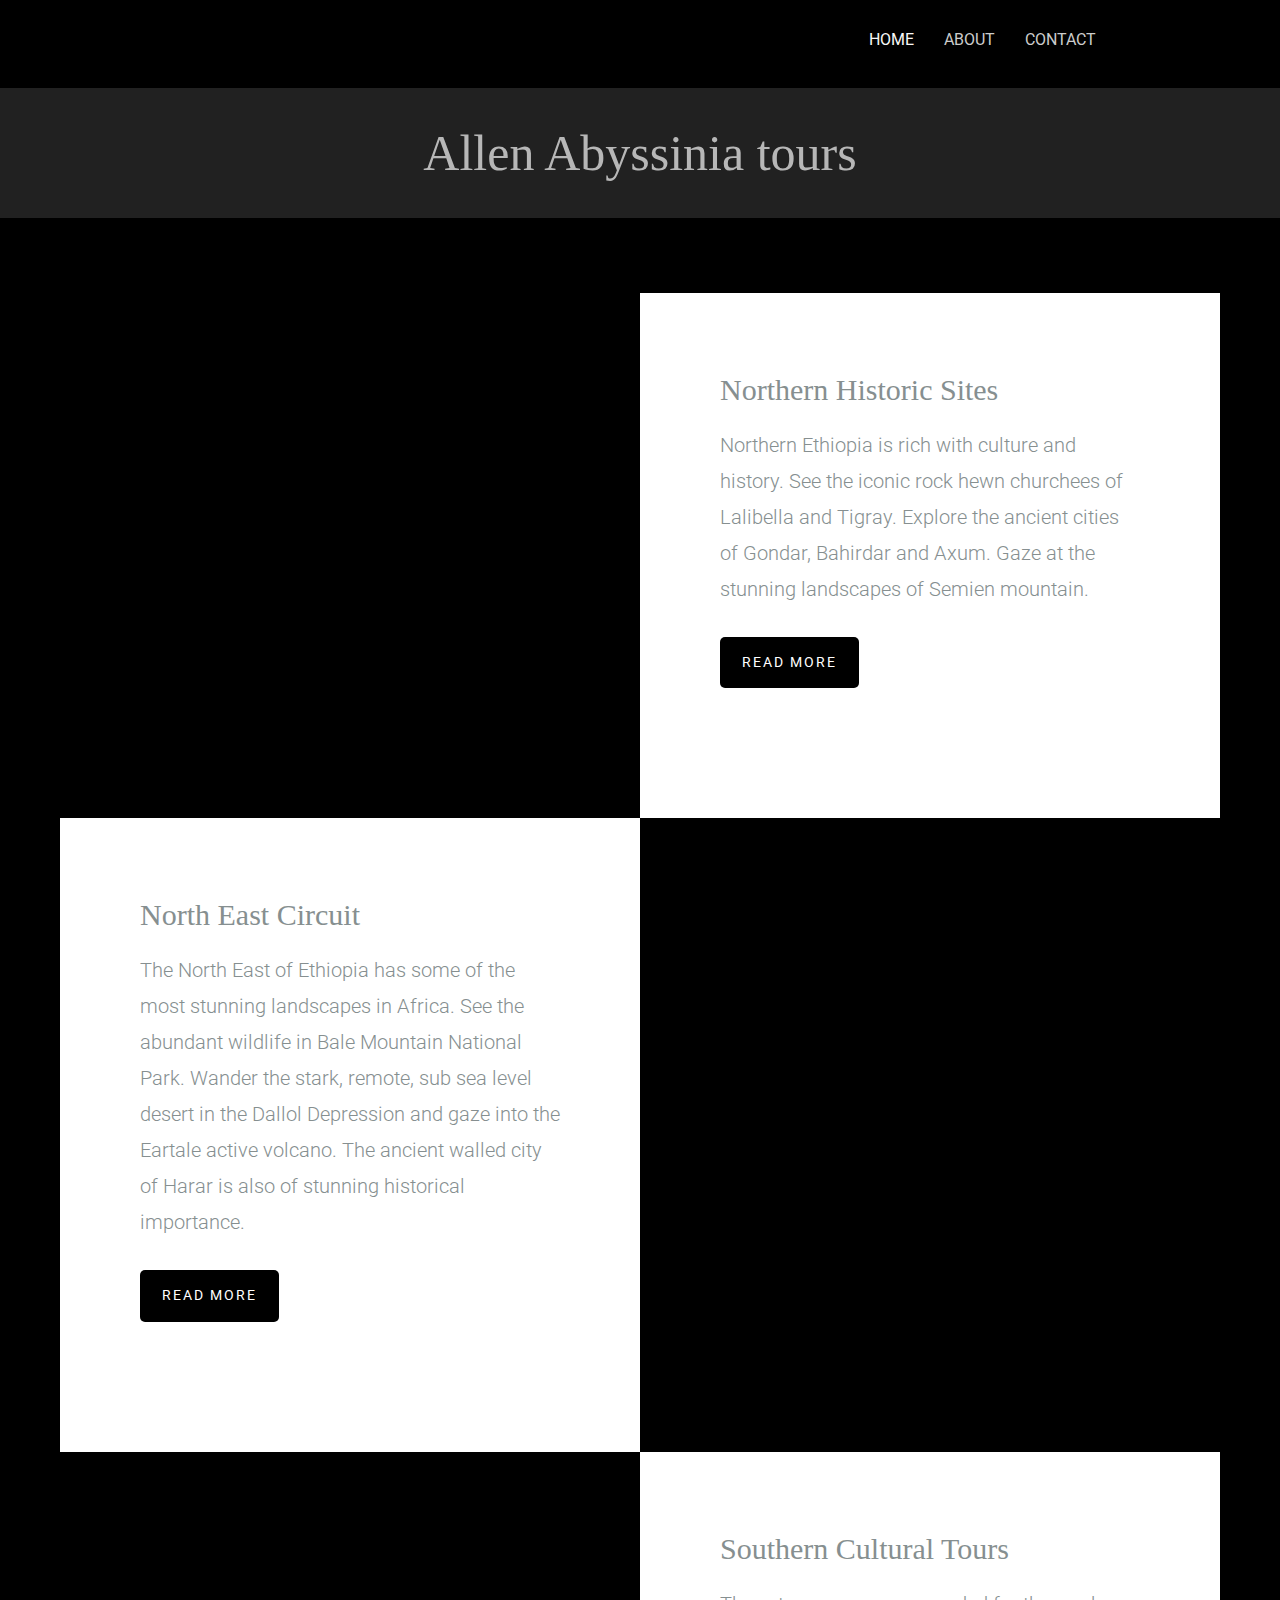
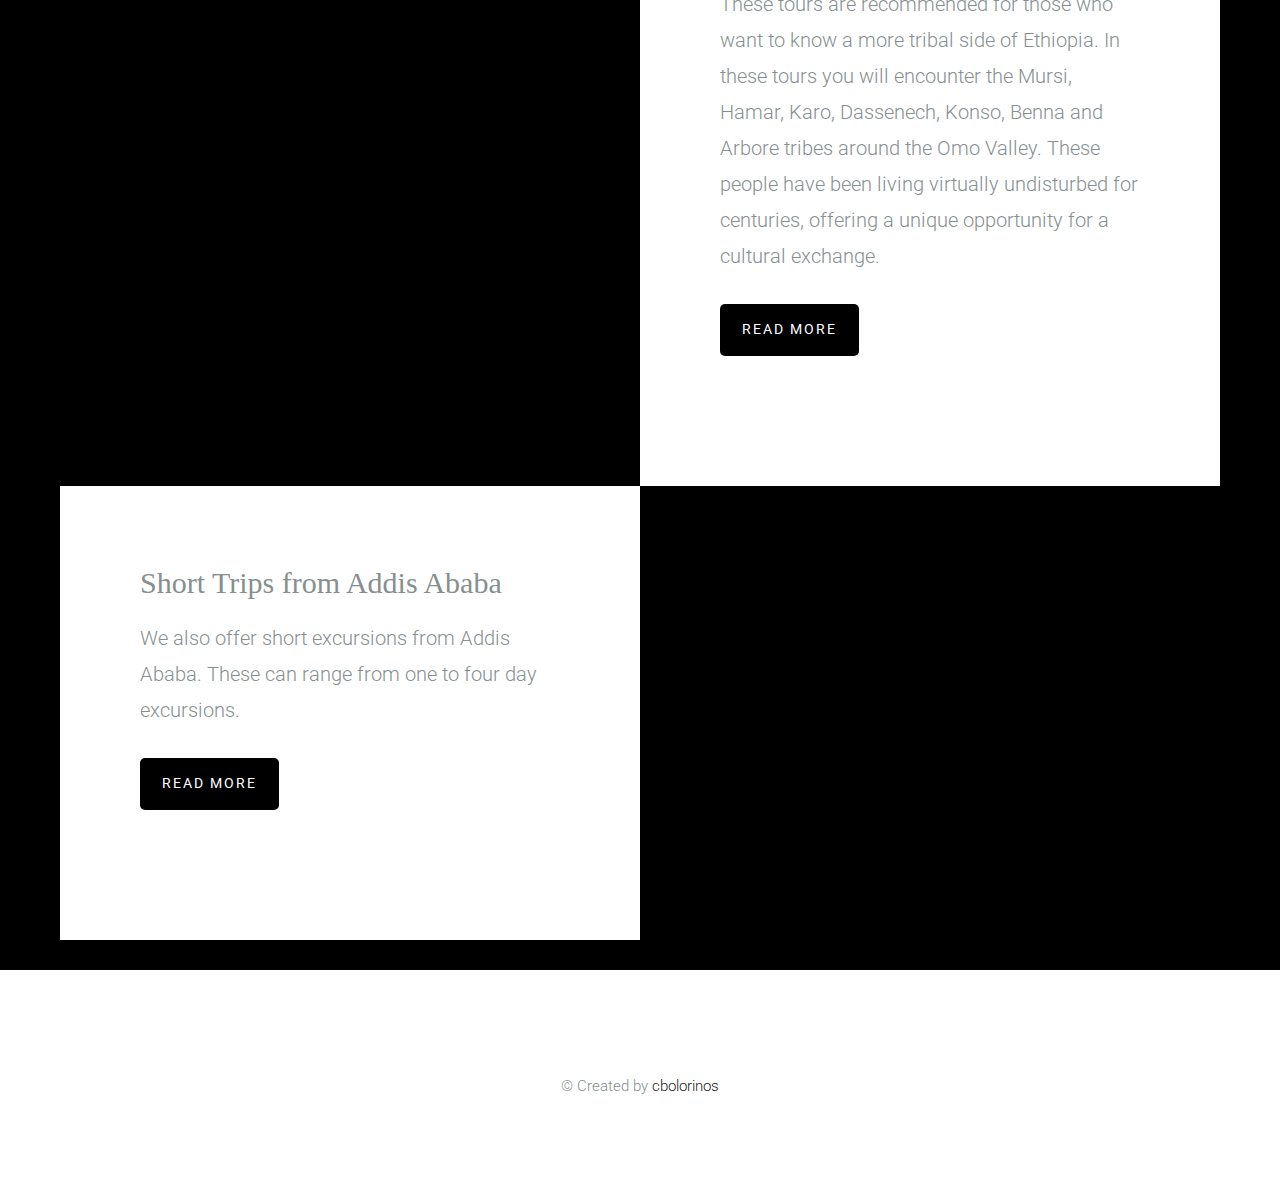
==== commit f5956478: "getting rid of that pesky white" ====
--- a/index.html
+++ b/index.html
@@ -74,7 +74,7 @@
 	
 	
 	<div id="fh5co-main">
-		<div class="fh5co-intro text-center">
+		<div class="fh5co-intro text-center" style="background: #212121; color: #b7b7b7;">
 			<div class="container">
 				<div class="row">
 					<div class="col-md-8 col-md-offset-2">
--- a/css/style.css
+++ b/css/style.css
@@ -20,7 +20,7 @@
 
 body {
   margin: 0;
-  background-color: #1c1c1c;
+  background-color: #000000;
 }
 
 article,
@@ -232,7 +232,6 @@
 th {
   padding: 0;
 }
-
 /*! Source: https://github.com/h5bp/html5-boilerplate/blob/master/src/css/main.css */
 @media print {
   *,
@@ -1702,7 +1701,7 @@
 }
 
 .bg-primary {
-  background-color: #1c1c1c;
+  background-color: #000000;
 }
 
 a.bg-primary:hover,
@@ -3745,7 +3744,7 @@
 
 .btn-primary {
   color: #fff;
-  background-color: #1c1c1c;
+  background-color: #000000;
   border-color: #d61c1c;
 }
 .btn-primary:focus, .btn-primary.focus {
@@ -3772,7 +3771,7 @@
   background-image: none;
 }
 .btn-primary.disabled, .btn-primary.disabled:hover, .btn-primary.disabled:focus, .btn-primary.disabled.focus, .btn-primary.disabled:active, .btn-primary.disabled.active, .btn-primary[disabled], .btn-primary[disabled]:hover, .btn-primary[disabled]:focus, .btn-primary[disabled].focus, .btn-primary[disabled]:active, .btn-primary[disabled].active, fieldset[disabled] .btn-primary, fieldset[disabled] .btn-primary:hover, fieldset[disabled] .btn-primary:focus, fieldset[disabled] .btn-primary.focus, fieldset[disabled] .btn-primary:active, fieldset[disabled] .btn-primary.active {
-  background-color: #1c1c1c;
+  background-color: #000000;
   border-color: #d61c1c;
 }
 .btn-primary .badge {
@@ -4096,7 +4095,7 @@
   color: #fff;
   text-decoration: none;
   outline: 0;
-  background-color: #1c1c1c;
+  background-color: #000000;
 }
 
 .dropdown-menu > .disabled > a, .dropdown-menu > .disabled > a:hover, .dropdown-menu > .disabled > a:focus {
@@ -4581,7 +4580,7 @@
 }
 .nav-pills > li.active > a, .nav-pills > li.active > a:hover, .nav-pills > li.active > a:focus {
   color: #fff;
-  background-color: #1c1c1c;
+  background-color: #000000;
 }
 
 .nav-stacked > li {
@@ -5249,7 +5248,7 @@
 .pagination > .active > span:focus {
   z-index: 2;
   color: #fff;
-  background-color: #1c1c1c;
+  background-color: #000000;
   border-color: #f7f7f7;
   cursor: default;
 }
@@ -5379,7 +5378,7 @@
 }
 
 .label-primary {
-  background-color: #1c1c1c;
+  background-color: #000000;
 }
 .label-primary[href]:hover, .label-primary[href]:focus {
   background-color: #c01919;
@@ -5644,7 +5643,7 @@
   line-height: 20px;
   color: #fff;
   text-align: center;
-  background-color: #1c1c1c;
+  background-color: #000000;
   -webkit-box-shadow: inset 0 -1px 0 rgba(0, 0, 0, 0.15);
   box-shadow: inset 0 -1px 0 rgba(0, 0, 0, 0.15);
   -webkit-transition: width 0.6s ease;
@@ -5820,7 +5819,7 @@
 .list-group-item.active, .list-group-item.active:hover, .list-group-item.active:focus {
   z-index: 2;
   color: #fff;
-  background-color: #1c1c1c;
+  background-color: #000000;
   border-color: #f7f7f7;
 }
 .list-group-item.active .list-group-item-heading,
@@ -6010,7 +6009,7 @@
   border-bottom-left-radius: 3px;
 }
 #fh5co-footer>a{
-  background:#1c1c1c;
+  background:#000000;
 }
 .panel > .list-group,
 .panel > .panel-collapse > .list-group {
@@ -6236,7 +6235,7 @@
 }
 .panel-primary > .panel-heading {
   color: #fff;
-  background-color: #1c1c1c;
+  background-color: #000000;
   border-color: #f7f7f7;
 }
 .panel-primary > .panel-heading + .panel-collapse > .panel-body {
@@ -6452,7 +6451,7 @@
 
 .modal-content {
   position: relative;
-  background-color: #1c1c1c;
+  background-color: #000000;
   opacity:0.98;
   color:white;
   border: 1px solid #999;
@@ -6723,7 +6722,7 @@
   margin: 0;
   padding: 8px 14px;
   font-size: 14px;
-  background-color: #1c1c1c;
+  background-color: #000000;
   border-bottom: 1px solid #ebebeb;
   border-radius: 5px 5px 0 0;
 }
@@ -7348,7 +7347,7 @@
   font-size: 15px;
   line-height: 26px;
   color: #868f90;
-  background: #1c1c1c;
+  background: #000000;
 }
 
 a {
@@ -7402,7 +7401,7 @@
   padding-left: 40px;
   padding-right: 40px;
   margin-bottom: 0;
-  background: #1c1c1c;
+  background: #000000;
   font-size: 13px;
   border: transparent;
 }
@@ -7437,7 +7436,7 @@
   display: block;
   padding-bottom: 1em;
   font-family: "Garamond", Georgia, serif;
-  background: #1c1c1c;
+  background: #000000;
   color: #fff;
 }
 
@@ -7486,7 +7485,7 @@
   padding-right: 4em;
   padding-top: 2em;
   padding-bottom: 2em;
-  background: #1c1c1c;
+  background: #000000;
   float: left;
   width: 100%;
 }
@@ -7604,7 +7603,7 @@
   left: 0;
   width: 30px;
   height: 2px;
-  background: #1c1c1c;
+  background: #000000;
 }
 #fh5co-team .fh5co-staff .fh5co-social a {
   color: #ccc;
@@ -7682,7 +7681,7 @@
 }
 
 .btn-primary {
-  background: #1c1c1c;
+  background: #000000;
   border: 2px solid #f7f7f7;
 }
 
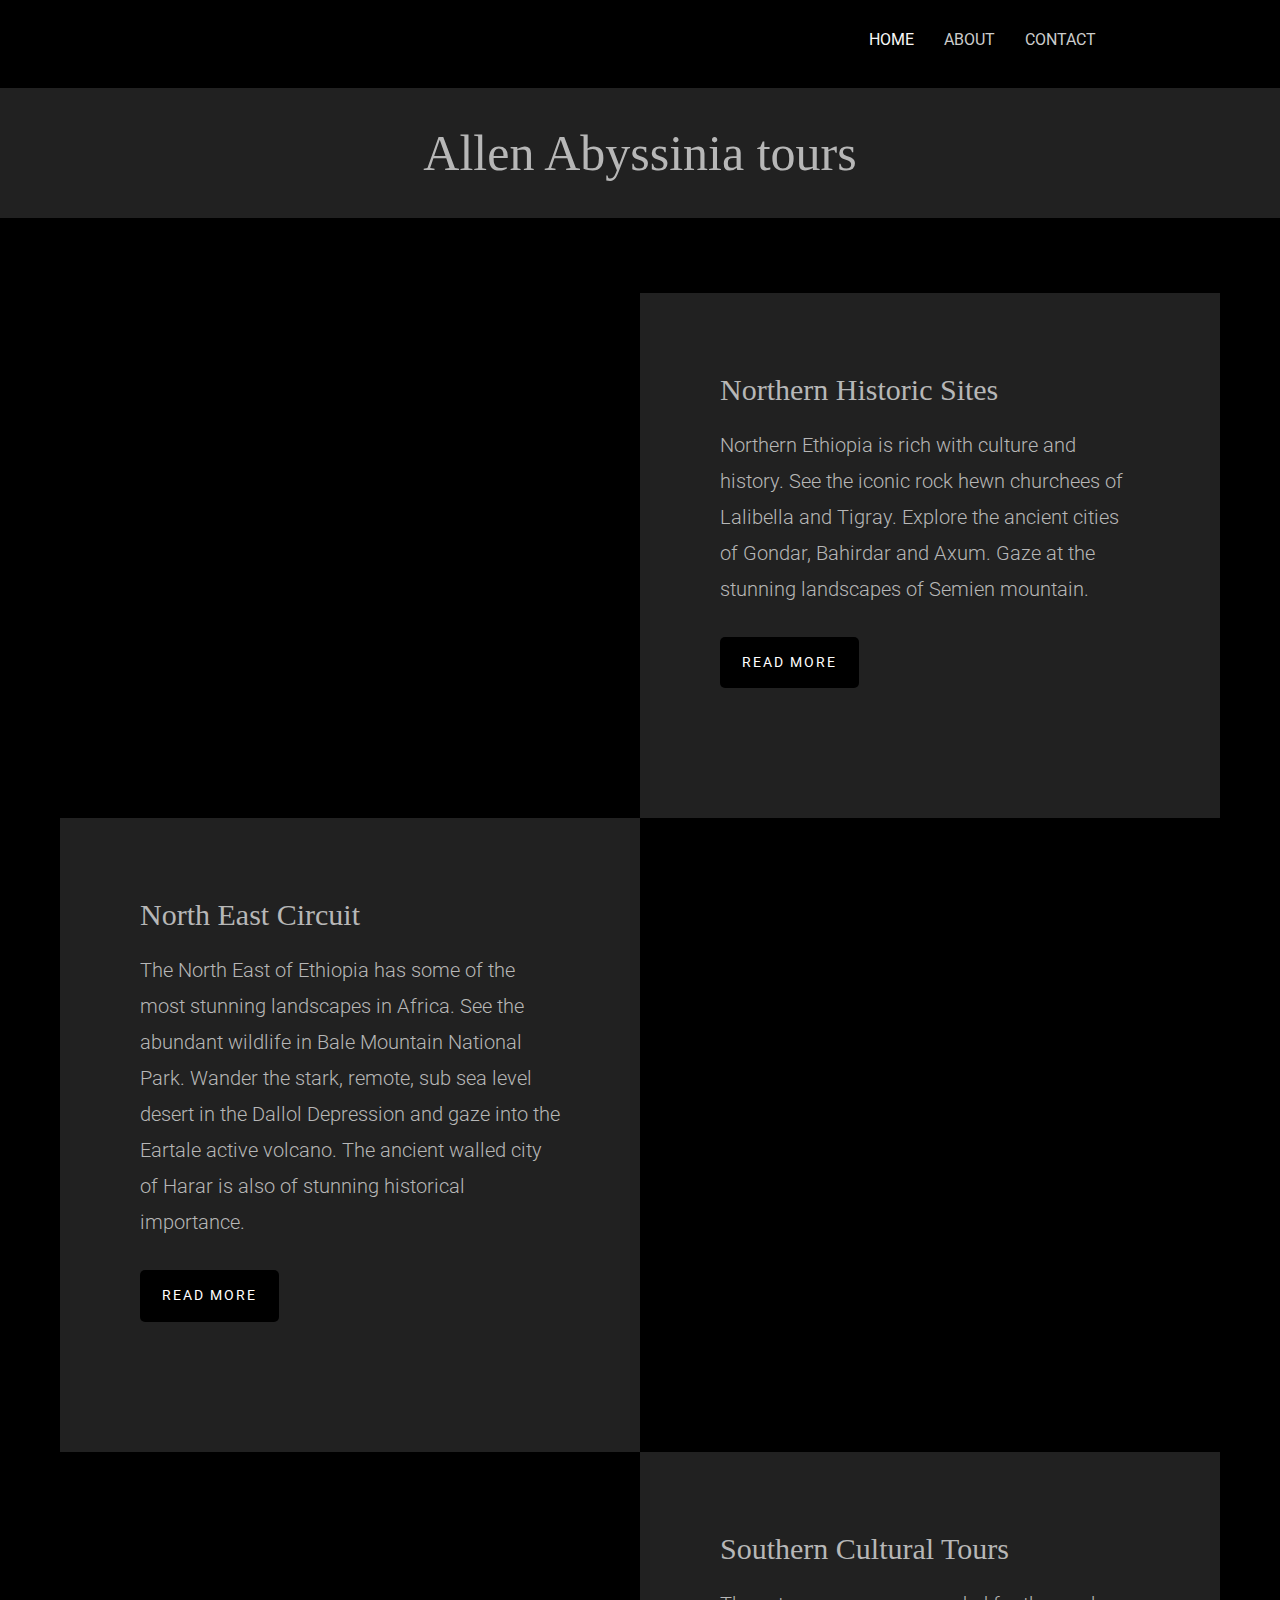
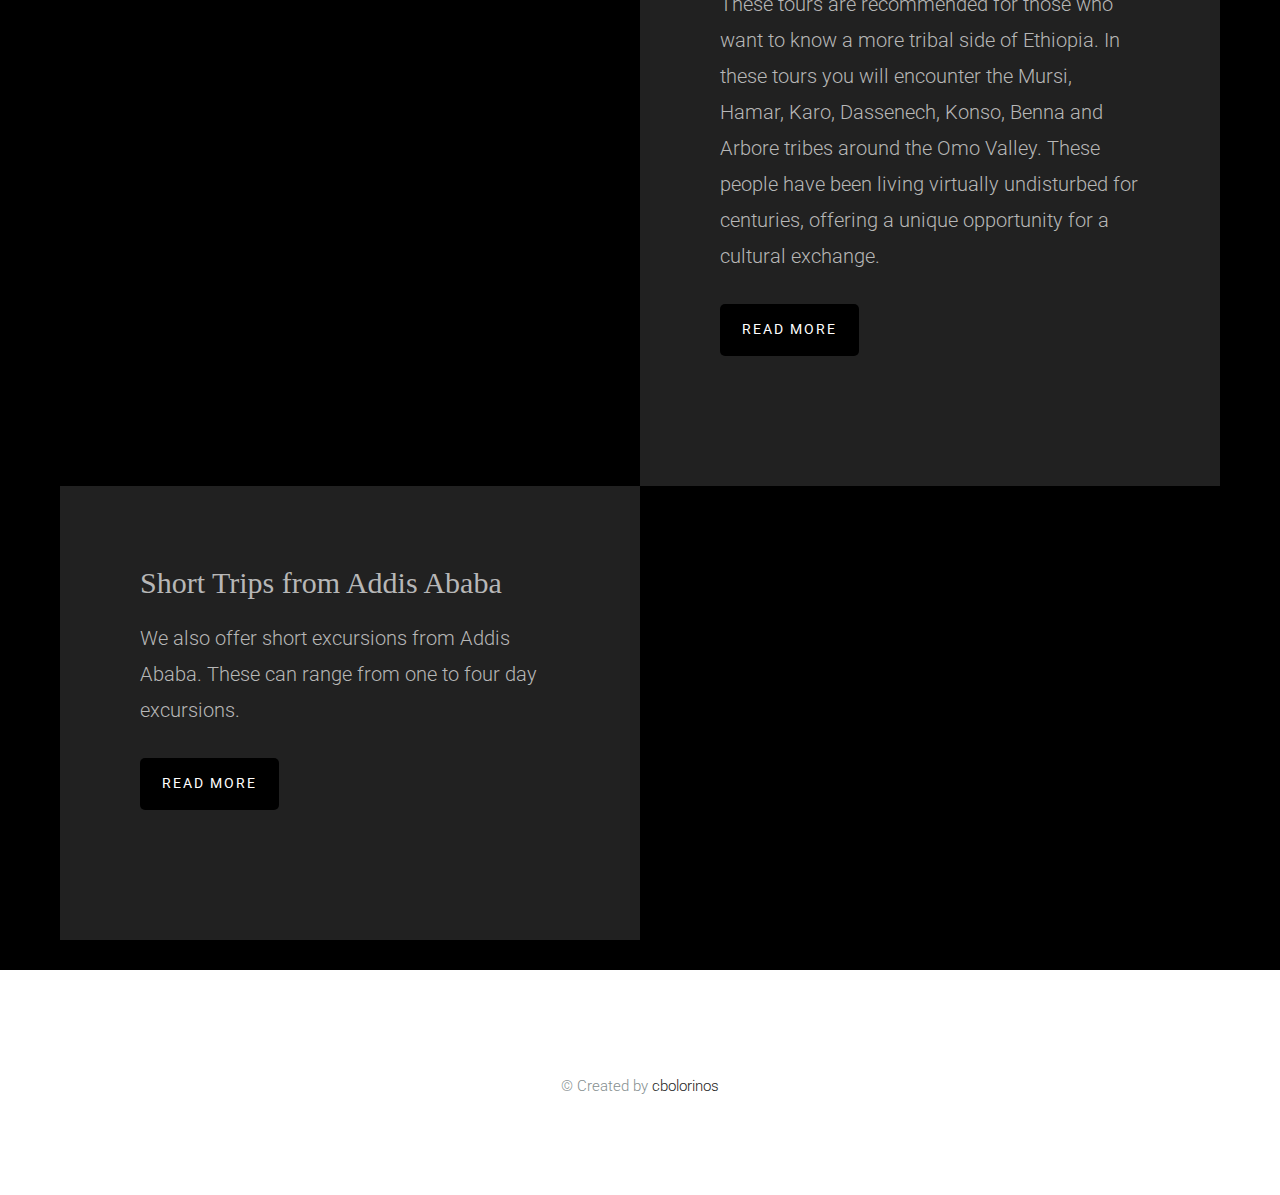
==== commit a5a636db: "Done except social media links" ====
--- a/index.html
+++ b/index.html
@@ -87,7 +87,7 @@
 		<div id="fh5co-portfolio">
 			<div class="fh5co-portfolio-item ">
 				<div class="fh5co-portfolio-figure animate-box" style="background-image: url(images/work_2.jpg);"></div>
-				<div class="fh5co-portfolio-description">
+				<div class="fh5co-portfolio-description" style="background: #212121; color: #b7b7b7;">
 					<h2>Northern Historic Sites</h2>
 					<p>Northern Ethiopia is rich with culture and history. See the iconic rock hewn churchees of Lalibella and Tigray. Explore the ancient cities of Gondar, Bahirdar and Axum. Gaze at the stunning landscapes of Semien mountain.</p>
 					<p><a href="#portfolioModal1" class="btn btn-primary portfolio-link" data-toggle="modal">Read more</a></p>
@@ -95,26 +95,26 @@
 			</div>
 			<div class="fh5co-portfolio-item fh5co-img-right">
 				<div class="fh5co-portfolio-figure animate-box" style="background-image: url(images/work_1.jpg);"></div>
-				<div class="fh5co-portfolio-description">
+				<div class="fh5co-portfolio-description" style="background: #212121; color: #b7b7b7;">
 					<h2>North East Circuit</h2>
 					<p>The North East of Ethiopia has some of the most stunning landscapes in Africa. See the abundant wildlife in Bale Mountain National Park. Wander the stark, remote, sub sea level desert in the Dallol Depression and gaze into the Eartale active volcano. The ancient walled city of Harar is also of stunning historical importance.</p>
-					<p><a href="#portfolioModal1" class="btn btn-primary portfolio-link" data-toggle="modal">Read more</a></p>
+					<p><a href="#portfolioModal2" class="btn btn-primary portfolio-link" data-toggle="modal">Read more</a></p>
 				</div>
 			</div>
 			<div class="fh5co-portfolio-item ">
 				<div class="fh5co-portfolio-figure animate-box" style="background-image: url(images/work_3.jpg);"></div>
-				<div class="fh5co-portfolio-description">
+				<div class="fh5co-portfolio-description" style="background: #212121; color: #b7b7b7;">
 					<h2>Southern Cultural Tours</h2>
 					<p>These tours are recommended for those who want to know a more tribal side of Ethiopia. In these tours you will encounter the Mursi, Hamar, Karo, Dassenech, Konso, Benna and Arbore tribes around the Omo Valley. These people have been living virtually undisturbed for centuries, offering a unique opportunity for a cultural exchange.</p>
-					<p><a href="#portfolioModal1" class="btn btn-primary portfolio-link" data-toggle="modal">Read more</a></p>
+					<p><a href="#portfolioModal3" class="btn btn-primary portfolio-link" data-toggle="modal">Read more</a></p>
 				</div>
 			</div>
 			<div class="fh5co-portfolio-item fh5co-img-right">
 				<div class="fh5co-portfolio-figure animate-box" style="background-image: url(images/work_4.jpg);"></div>
-				<div class="fh5co-portfolio-description">
+				<div class="fh5co-portfolio-description" style="background: #212121; color: #b7b7b7;">
 					<h2>Short Trips from Addis Ababa</h2>
 					<p>We also offer short excursions from Addis Ababa. These can range from one to four day excursions.</p>
-					<p><a href="#portfolioModal1" class="btn btn-primary portfolio-link" data-toggle="modal">Read more</a></p>
+					<p><a href="#portfolioModal4" class="btn btn-primary portfolio-link" data-toggle="modal">Read more</a></p>
 				</div>
 			</div>
 		</div>
@@ -145,13 +145,13 @@
                         <div class="modal-body">
                             <h2>Northern Historic Sites</h2>
                             <hr class="star-primary">
-                            <p>Northern Ethiopia is rich with culture and history.</p>
+                            <p>In the North you can visit the rock hewn churches of Lalibela: Bete Medhanealem, Bete Mariam (house of Mary), Bete Meskel (House of Cross), Bete Denagile (house of Virgin), Bete Golgotha and the famous cross-shaped Church of St. George. This Church is believed to be the last work of King Lalibela and is dedicated to St. George, patron of the Ethiopian Orthodox Tewahido Church. These churches are symbolized as &quot;The Earthly Jerusalem&quot; as all churches have their own biblical meaning.</p>
                             <img src="images/high1.jpg">
-                            <p>See the iconic rock hewn churchees of Lalibella and Tigray.</p>
+                            <p>You can also visit Lake Tana, the source of the Blue Nile. Lake Tana is also the home of 27 monasteries on its numerous islands. These monasteries are rich in old manuscript paintings, parchments, different crowns of Ethiopian kings and other church heritages. We will visit one of them, Eura Kidane Mihiret Monastery, which is richest in terms of old paintings and other artifacts and also allows both male and After we visit the Zegighe peninsula and their village, we will head back to the outlet of the Blue Nile from Lake Tana. If you are lucky, you will see a hippopotamus!</p>
                             <img src="images/high2.jpg">
-                            <p>Explore the ancient cities of Gondar, Bahirdar and Axum.</p>
+                            <p>You will also have the chance to see Bahirdar and Gondar. Bahirdar is the capital city of the Amhara Regional Government. It is the most beautiful city in Ethiopia and 10th in Africa, and an International Conference Center today. Bahirdar lies on the shore of Lake Tana, making it one of the best tourist destinations in Ethiopia.<br>You will also see the medieval city of Gondar. Gondar was the capital city of Ethiopia in the 17th century and is the third official capital after Lalibela. Now it is one of the capital cities of Amhara region and a center of trade, education, a major bottling company and one of the best spots from which to reach all tourist attractions in the region. Gondar is registered as a World Heritage site by UNESCO and called the African Camelot.</p>
                             <img src="images/high3.jpg">
-                            <p>Gaze at the stunning landscapes of Semien mountain.</p>
+                            <p>North of Gondar are the stunning landscapes of Semien mountain. This national park is also a World Heritage site, and has a dazzlinng variety of different birds, animals and plants. It is also one of the highest peaks in Ethiopia and one of the few places in Africa where it snows regularly.</p>
                             <img src="images/high4.jpg">
                             <ul class="list-inline item-details">
                                 <li>Tours Available:
@@ -159,7 +159,130 @@
                                     </strong>
                                 </li>
                                 <li>Price
-                                    <strong>450 Euros
+                                    <strong>300-450 Euros
+                                    </strong>
+                                </li>
+                                <li>Includes:
+                                    <strong>Air fare, Hotel, 2 meals a day
+                                    </strong>
+                                </li>
+                            </ul>
+                            <button type="button" class="btn btn-default" data-dismiss="modal"><i class="fa fa-times"></i> Close</button>
+                        </div>
+                    </div>
+                </div>
+            </div>
+        </div>
+    </div>
+    <div class="portfolio-modal modal fade" id="portfolioModal2" tabindex="-1" role="dialog" aria-hidden="true">
+        <div class="modal-content">
+            <div class="close-modal" data-dismiss="modal">
+                <div class="lr">
+                    <div class="rl">
+                    </div>
+                </div>
+            </div>
+            <div>
+                <div class="row">
+                    <div class="col-lg-12">
+                        <div class="modal-body">
+                            <h2>North East Circuit</h2>
+                            <hr class="star-primary">
+                            <p>In the North East you can visit the ancient walled city of Harar. A medieval trade center, it has a diverse culture with influences from both Africa and the Middle East. The Ethiopian Orthodox religion is deeply rooted in the city, but Islam is as well and there are multiple mosques and cathedrals. There is also a nightly spectacle where men feed hyenas meat from their hands.</p>
+                            <img src="images/NE1.jpg">
+                            <p>You can also visit Bale National Park. Bale National Park is an area of high altitude plateaus with numerous spectacular volcanic peaks, beautiful tiny alpine lakes and rushing streams from the mountain descending into deep rocky gorges on their way down to the lowland. Bale Park is the largest alpine habitat in Africa. It offers opportunities for mountaineering, horse trekking, scenic driving and chances to view some of Ethiopia&#39;s native mammals.</p>
+                            <img src="images/NE2.jpg">
+                            <p>The particularly adventurous will enjoy the Dallol Depression It is a desert with very few inhabitants, though there is a small (mostly abandoned) mining town. It is the hottest year round place in the world, and has some bizarre rock formations and stunning surreal sceneries.</p>
+                            <img src="images/NE3.jpg">
+                            <p>The Eartale Volcano has one of 6 lava lakes in the entire planet, and is the oldest of the six. This is a rare opportunity for those who are interested in geology to observe some unique natural phenomena.</p>
+                            <img src="images/NE4.jpg">
+                            <ul class="list-inline item-details">
+                                <li>Tours Available:
+                                    <strong>3 - 7 days
+                                    </strong>
+                                </li>
+                                <li>Price
+                                    <strong>300-450 Euros
+                                    </strong>
+                                </li>
+                                <li>Includes:
+                                    <strong>Air fare, Hotel, 2 meals a day
+                                    </strong>
+                                </li>
+                            </ul>
+                            <button type="button" class="btn btn-default" data-dismiss="modal"><i class="fa fa-times"></i> Close</button>
+                        </div>
+                    </div>
+                </div>
+            </div>
+        </div>
+    </div>
+    <div class="portfolio-modal modal fade" id="portfolioModal3" tabindex="-1" role="dialog" aria-hidden="true">
+        <div class="modal-content">
+            <div class="close-modal" data-dismiss="modal">
+                <div class="lr">
+                    <div class="rl">
+                    </div>
+                </div>
+            </div>
+            <div>
+                <div class="row">
+                    <div class="col-lg-12">
+                        <div class="modal-body">
+                            <h2>Southern Cultural Tours</h2>
+                            <hr class="star-primary">
+                            <p>The Omo Valley, in the south of Ethiopia, boasts an incredible ammount of cultural diversity. Multiple tribes are scattered throughout the area, each with their own unique and ancient customs. This makes it an ideal place to travel for the Anthropologically inclined. </p>
+                            <img src="images/south1.jpg">
+                            <p>These tribes include (but are not limited to) the Mursi (known for their lip plates, which are worn to dances by single women), the Hamar (known for a strange cultural custom where a boy is made to run across the backs of a line of cattle to be initiated into manhood), the Karo, the Dassenech, the Konso, the Benna, and the Arbore.</p>
+                            <img src="images/south2.jpg">
+                            <p>This tour offers an incredible window into the old and fascinating customs of tribal Ethiopia, and will leave you marked with a sense of awe at the variety of ways in which human culture manifests itself.</p>
+                            <img src="images/south3.jpg">
+                            <ul class="list-inline item-details">
+                                <li>Tours Available:
+                                    <strong>3 - 7 days
+                                    </strong>
+                                </li>
+                                <li>Price
+                                    <strong>300-450 Euros
+                                    </strong>
+                                </li>
+                                <li>Includes:
+                                    <strong>Air fare, Hotel, 2 meals a day
+                                    </strong>
+                                </li>
+                            </ul>
+                            <button type="button" class="btn btn-default" data-dismiss="modal"><i class="fa fa-times"></i> Close</button>
+                        </div>
+                    </div>
+                </div>
+            </div>
+        </div>
+    </div>
+    <div class="portfolio-modal modal fade" id="portfolioModal4" tabindex="-1" role="dialog" aria-hidden="true">
+        <div class="modal-content">
+            <div class="close-modal" data-dismiss="modal">
+                <div class="lr">
+                    <div class="rl">
+                    </div>
+                </div>
+            </div>
+            <div>
+                <div class="row">
+                    <div class="col-lg-12">
+                        <div class="modal-body">
+                            <h2>Short Trips from Addis Ababa</h2>
+                            <hr class="star-primary">
+                            <p>For those interested in doing trips in and around Addis Ababa, I offer tours from 1 to 4 days. Some of these are cultural tours of the vibrant and diverse city of Addis Ababa.</p>
+                            <img src="images/adis1.jpg">
+                            <p>I also offer tours to several areas that surround the city. There are spectacular sceneries very close by that are very worthwhile, especially for those who are low on time.</p>
+                            <img src="images/adis2.jpg">
+                            <ul class="list-inline item-details">
+                                <li>Tours Available:
+                                    <strong>1 - 4 days
+                                    </strong>
+                                </li>
+                                <li>Price
+                                    <strong>300-450 Euros
                                     </strong>
                                 </li>
                                 <li>Includes:
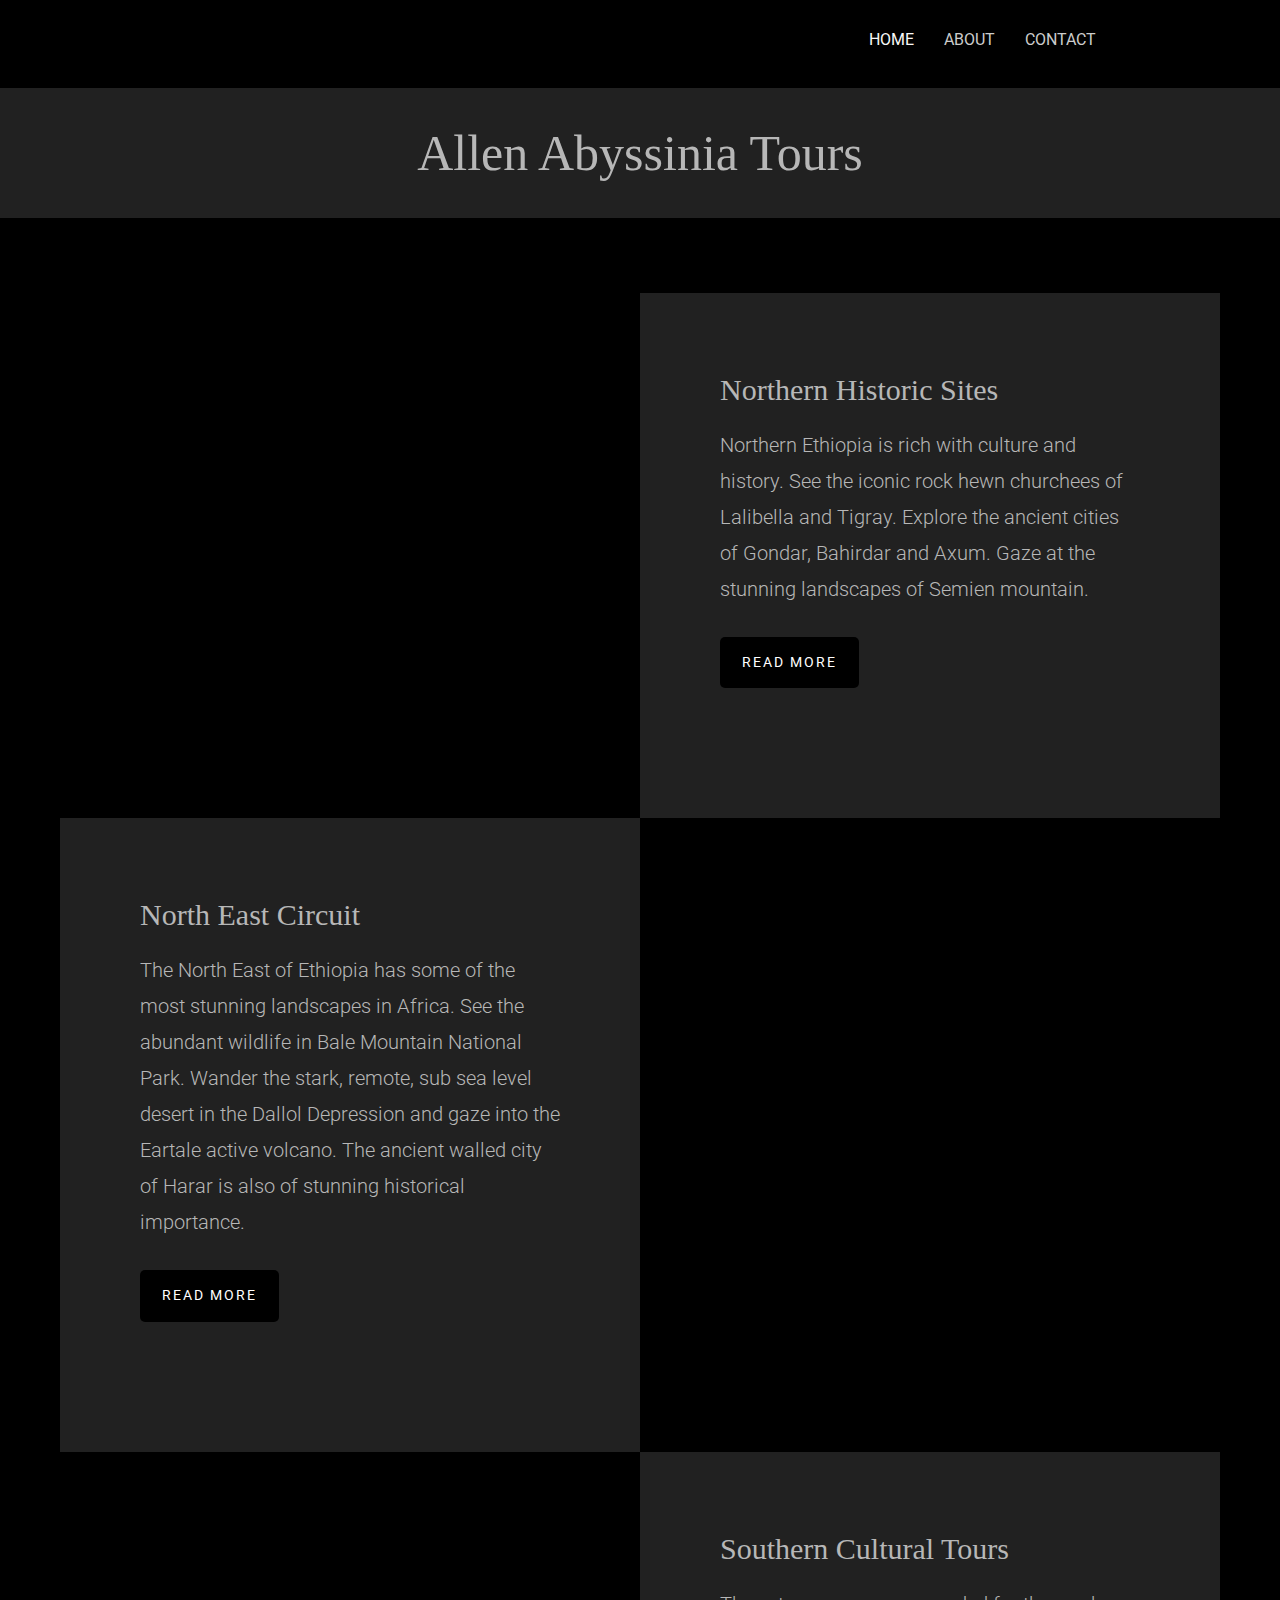
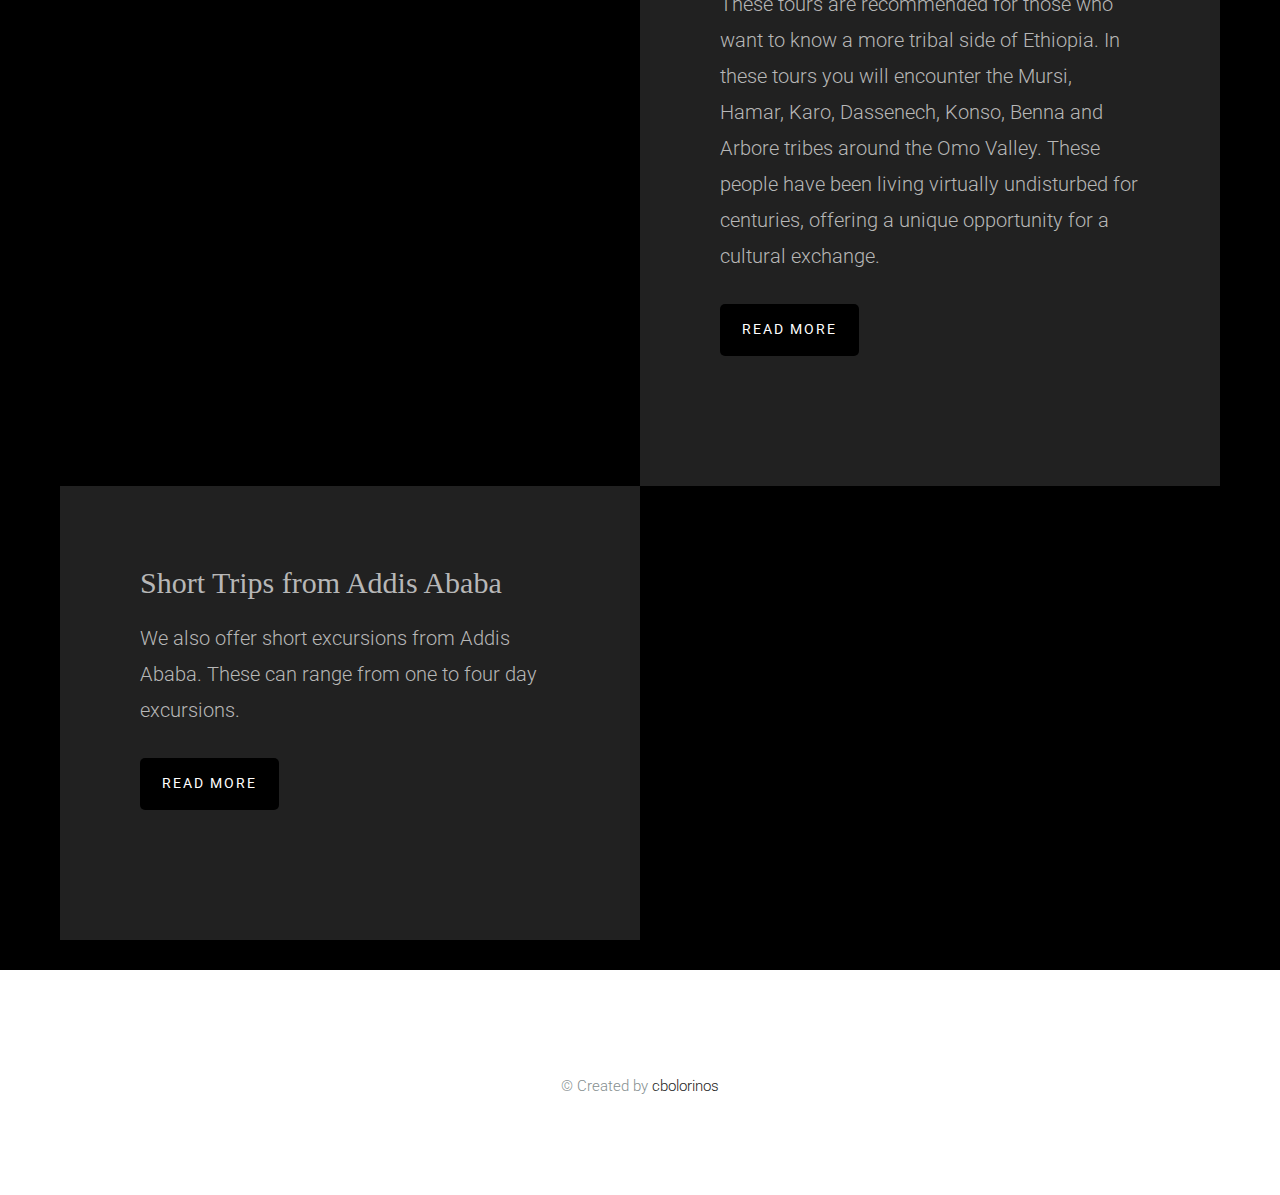
==== commit 804f7246: "changed email" ====
--- a/index.html
+++ b/index.html
@@ -78,7 +78,7 @@
 			<div class="container">
 				<div class="row">
 					<div class="col-md-8 col-md-offset-2">
-						<h1 class="intro-lead">Allen Abyssinia tours</h1>
+						<h1 class="intro-lead">Allen Abyssinia Tours</h1>
 					</div>
 				</div>
 			</div>
@@ -153,20 +153,6 @@
                             <img src="images/high3.jpg">
                             <p>North of Gondar are the stunning landscapes of Semien mountain. This national park is also a World Heritage site, and has a dazzlinng variety of different birds, animals and plants. It is also one of the highest peaks in Ethiopia and one of the few places in Africa where it snows regularly.</p>
                             <img src="images/high4.jpg">
-                            <ul class="list-inline item-details">
-                                <li>Tours Available:
-                                    <strong>3 - 7 days
-                                    </strong>
-                                </li>
-                                <li>Price
-                                    <strong>300-450 Euros
-                                    </strong>
-                                </li>
-                                <li>Includes:
-                                    <strong>Air fare, Hotel, 2 meals a day
-                                    </strong>
-                                </li>
-                            </ul>
                             <button type="button" class="btn btn-default" data-dismiss="modal"><i class="fa fa-times"></i> Close</button>
                         </div>
                     </div>
@@ -196,20 +182,6 @@
                             <img src="images/NE3.jpg">
                             <p>The Eartale Volcano has one of 6 lava lakes in the entire planet, and is the oldest of the six. This is a rare opportunity for those who are interested in geology to observe some unique natural phenomena.</p>
                             <img src="images/NE4.jpg">
-                            <ul class="list-inline item-details">
-                                <li>Tours Available:
-                                    <strong>3 - 7 days
-                                    </strong>
-                                </li>
-                                <li>Price
-                                    <strong>300-450 Euros
-                                    </strong>
-                                </li>
-                                <li>Includes:
-                                    <strong>Air fare, Hotel, 2 meals a day
-                                    </strong>
-                                </li>
-                            </ul>
                             <button type="button" class="btn btn-default" data-dismiss="modal"><i class="fa fa-times"></i> Close</button>
                         </div>
                     </div>
@@ -237,20 +209,6 @@
                             <img src="images/south2.jpg">
                             <p>This tour offers an incredible window into the old and fascinating customs of tribal Ethiopia, and will leave you marked with a sense of awe at the variety of ways in which human culture manifests itself.</p>
                             <img src="images/south3.jpg">
-                            <ul class="list-inline item-details">
-                                <li>Tours Available:
-                                    <strong>3 - 7 days
-                                    </strong>
-                                </li>
-                                <li>Price
-                                    <strong>300-450 Euros
-                                    </strong>
-                                </li>
-                                <li>Includes:
-                                    <strong>Air fare, Hotel, 2 meals a day
-                                    </strong>
-                                </li>
-                            </ul>
                             <button type="button" class="btn btn-default" data-dismiss="modal"><i class="fa fa-times"></i> Close</button>
                         </div>
                     </div>
@@ -276,20 +234,6 @@
                             <img src="images/adis1.jpg">
                             <p>I also offer tours to several areas that surround the city. There are spectacular sceneries very close by that are very worthwhile, especially for those who are low on time.</p>
                             <img src="images/adis2.jpg">
-                            <ul class="list-inline item-details">
-                                <li>Tours Available:
-                                    <strong>1 - 4 days
-                                    </strong>
-                                </li>
-                                <li>Price
-                                    <strong>300-450 Euros
-                                    </strong>
-                                </li>
-                                <li>Includes:
-                                    <strong>Air fare, Hotel, 2 meals a day
-                                    </strong>
-                                </li>
-                            </ul>
                             <button type="button" class="btn btn-default" data-dismiss="modal"><i class="fa fa-times"></i> Close</button>
                         </div>
                     </div>
